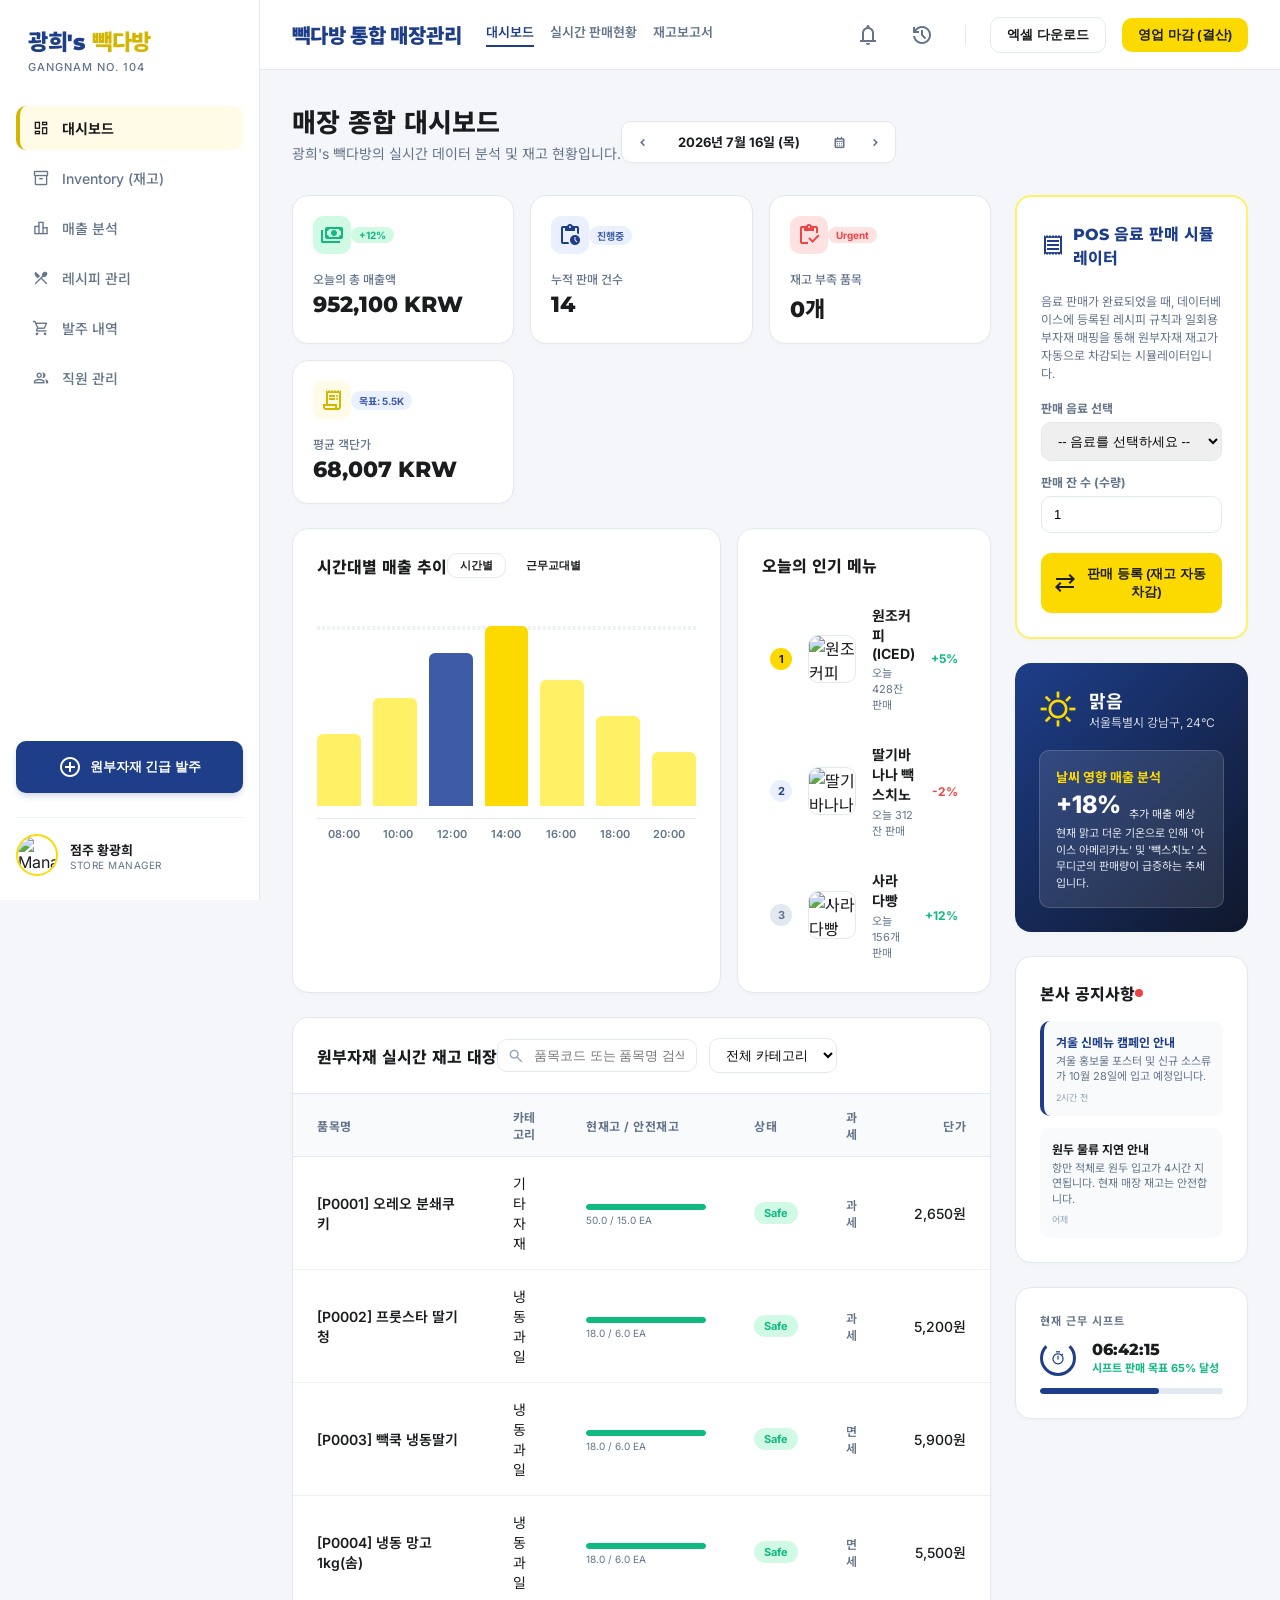
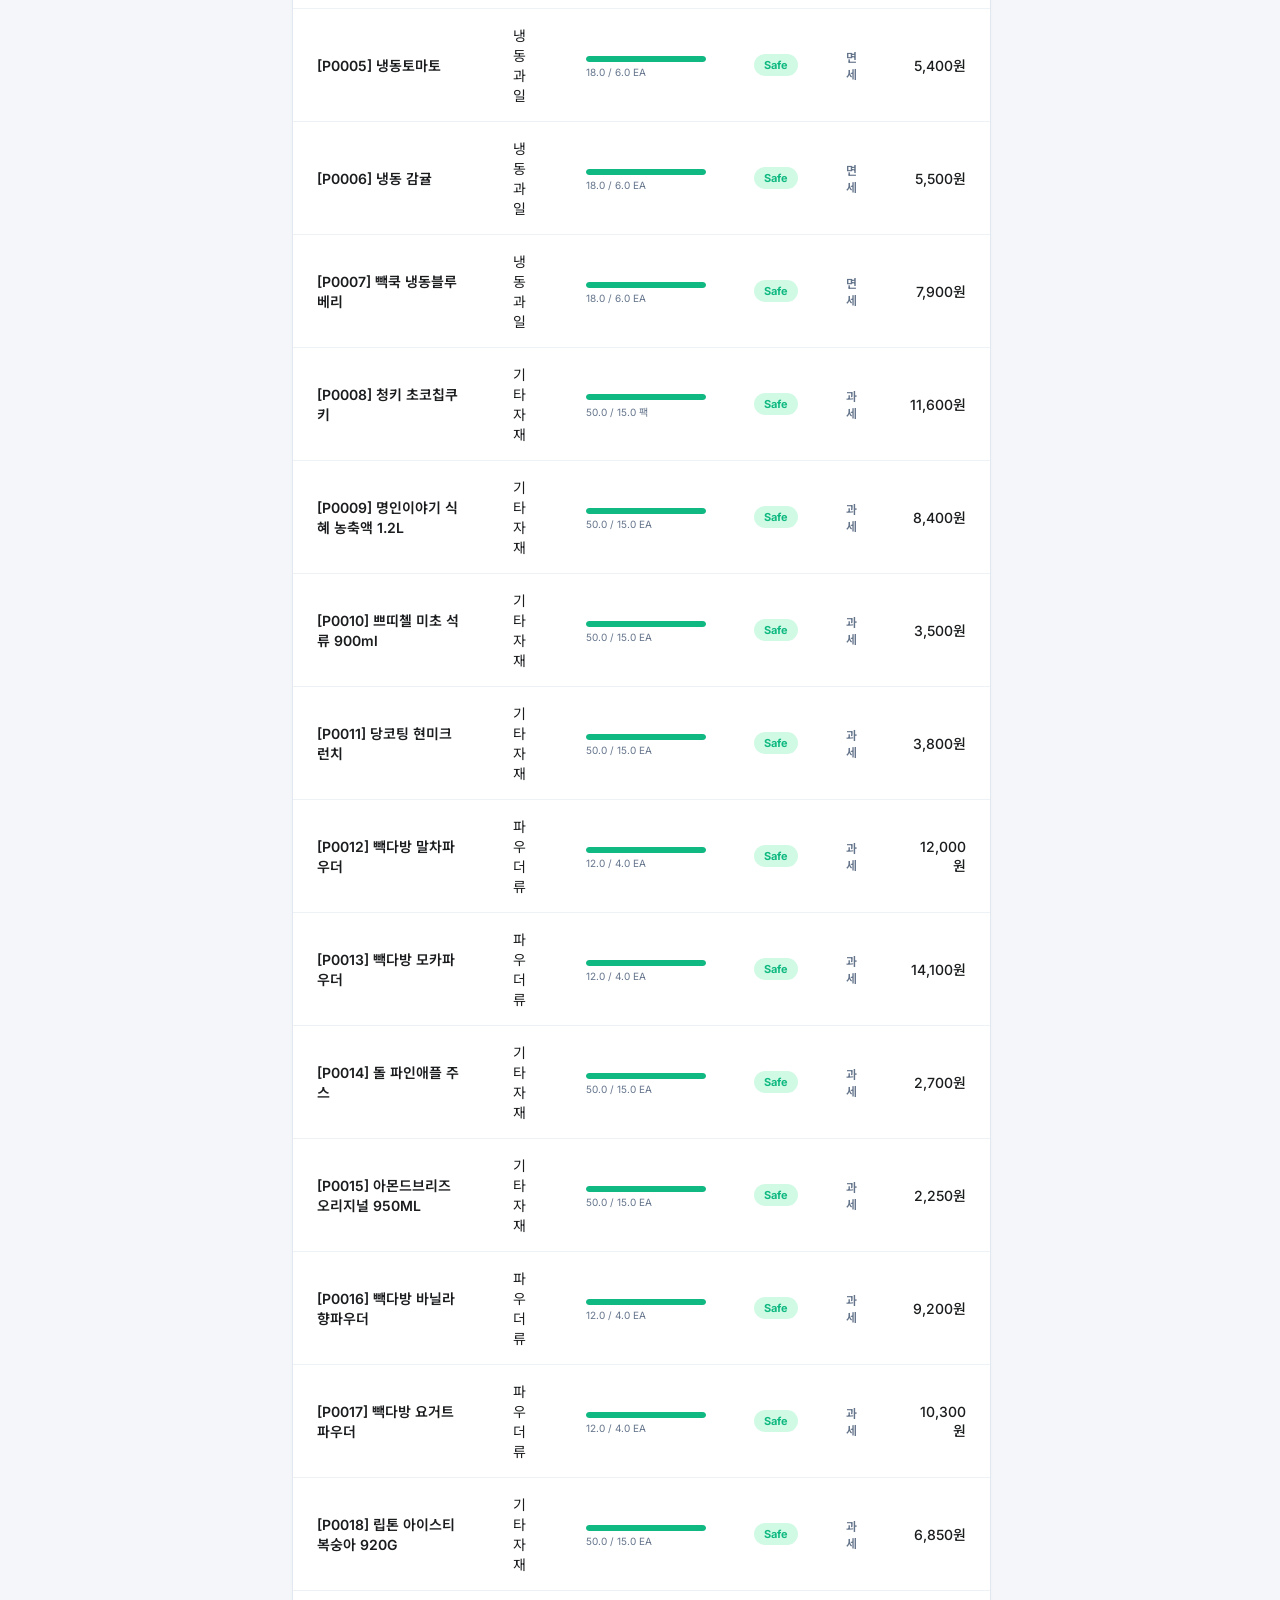
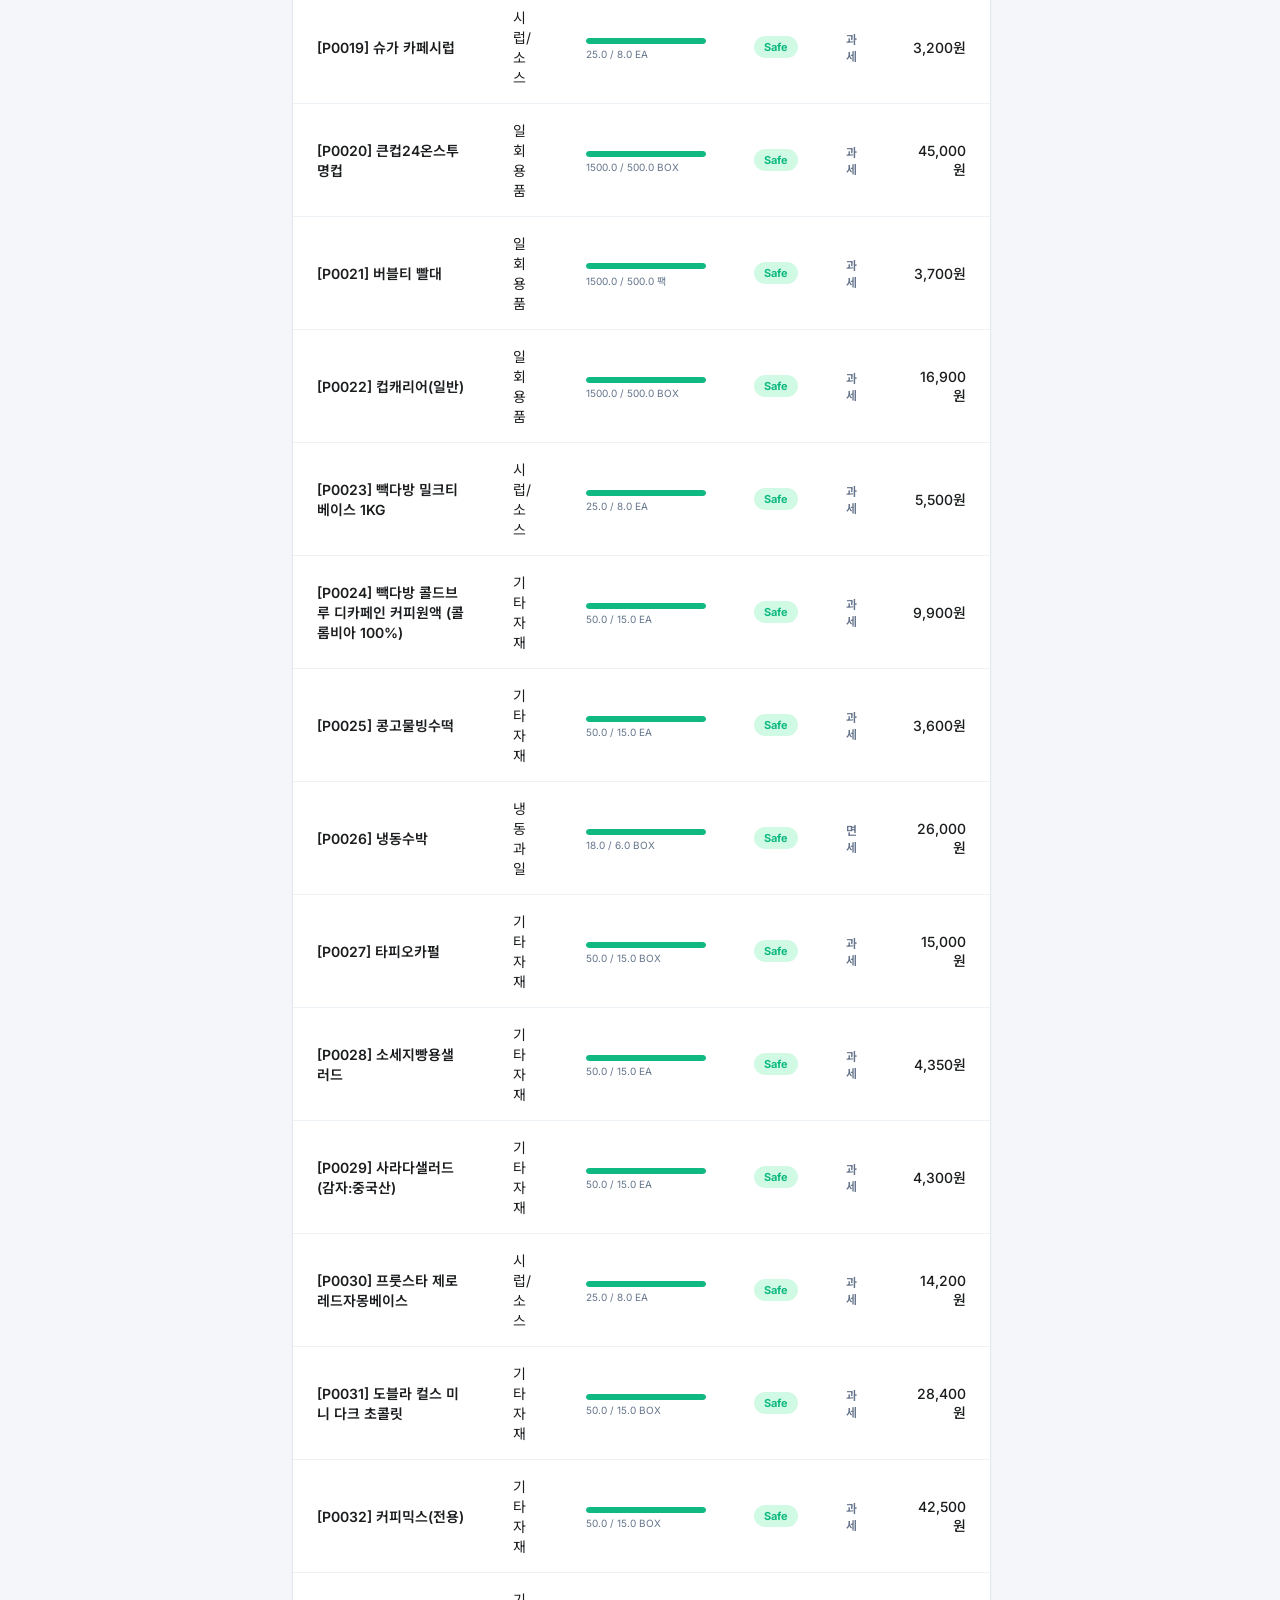
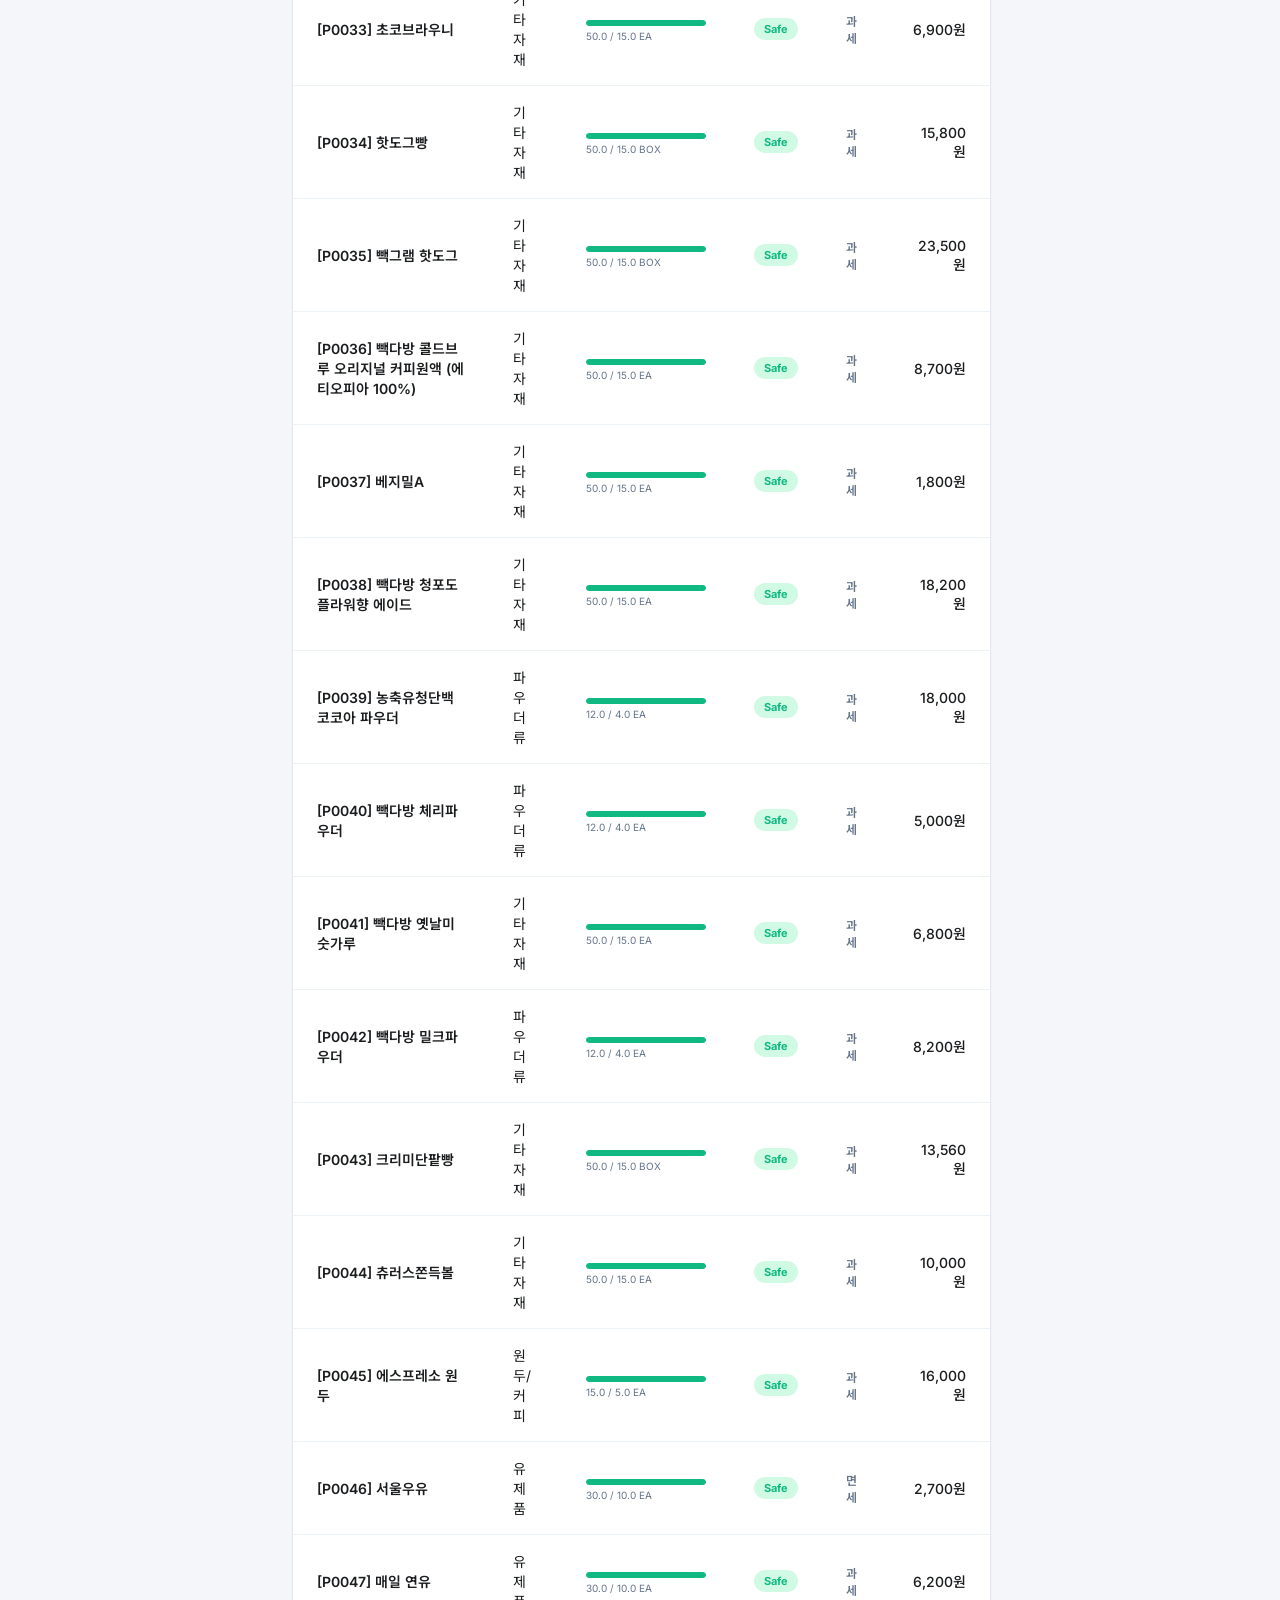
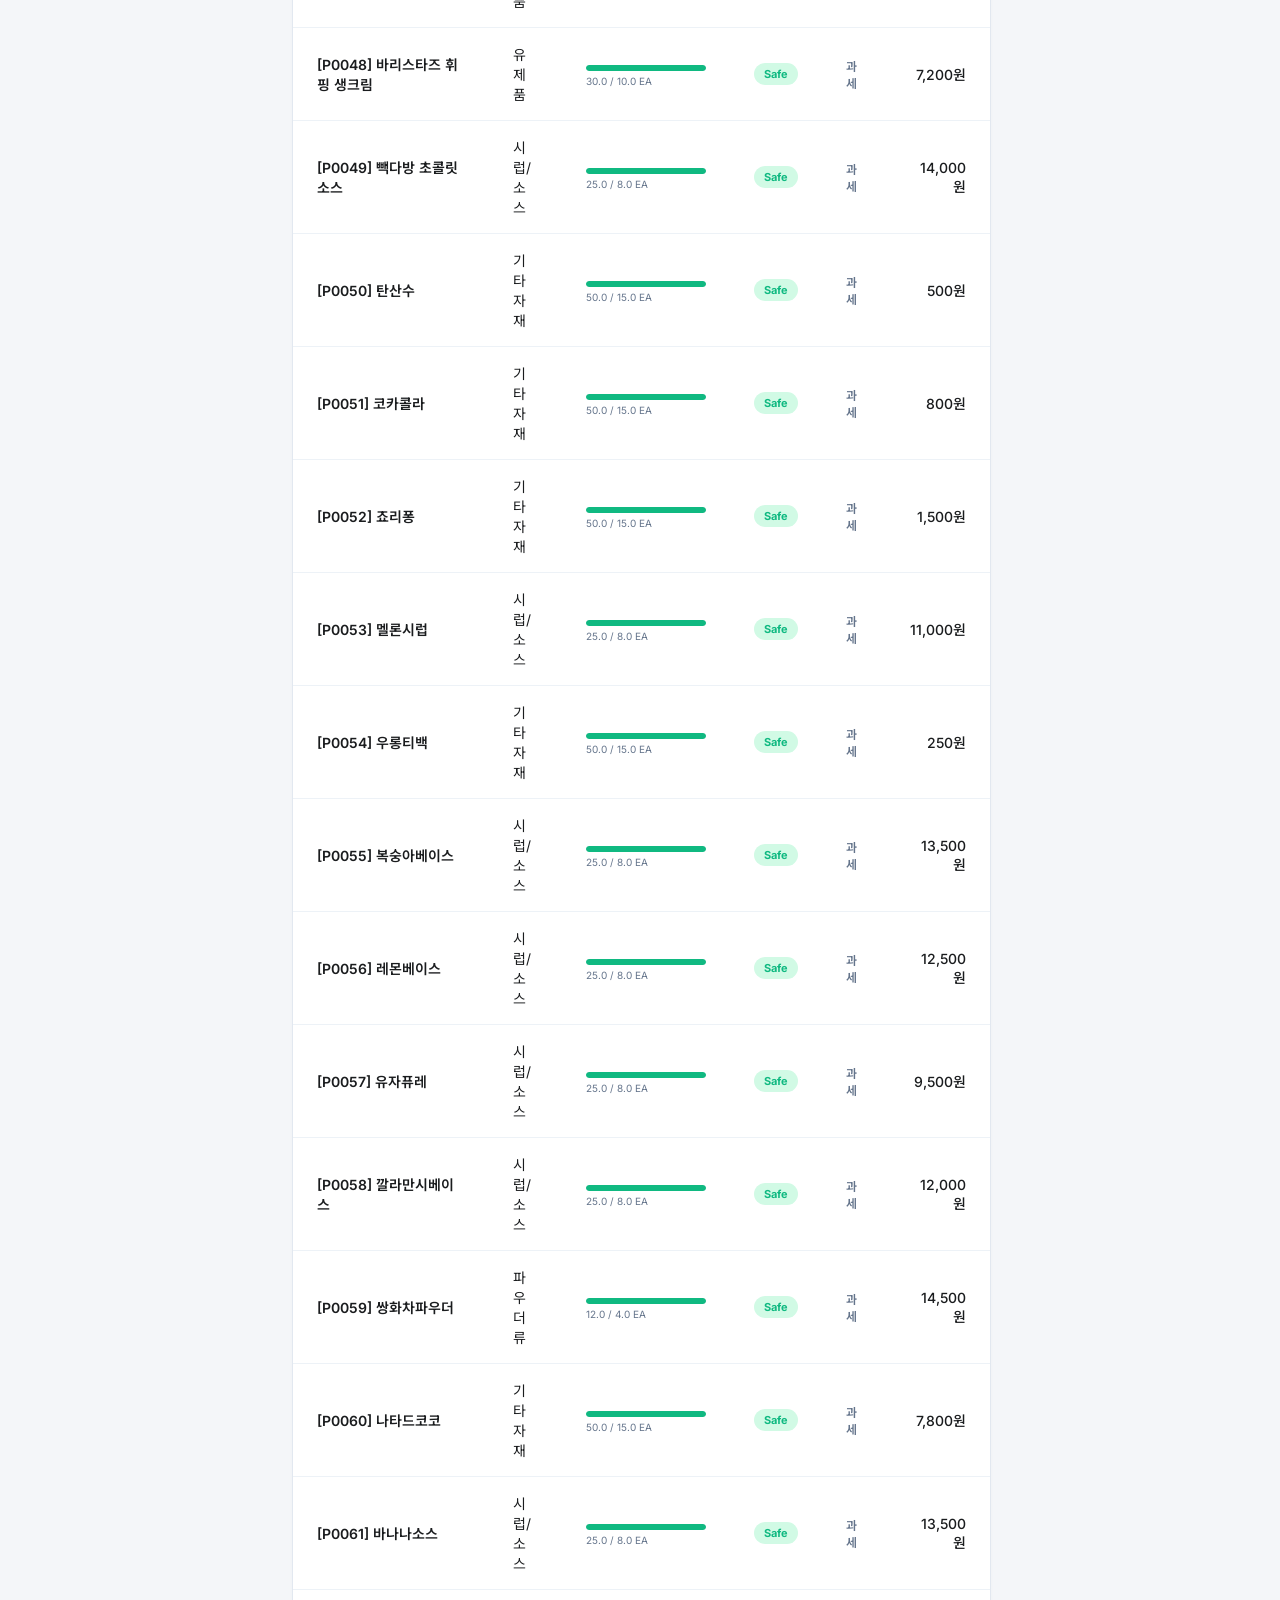
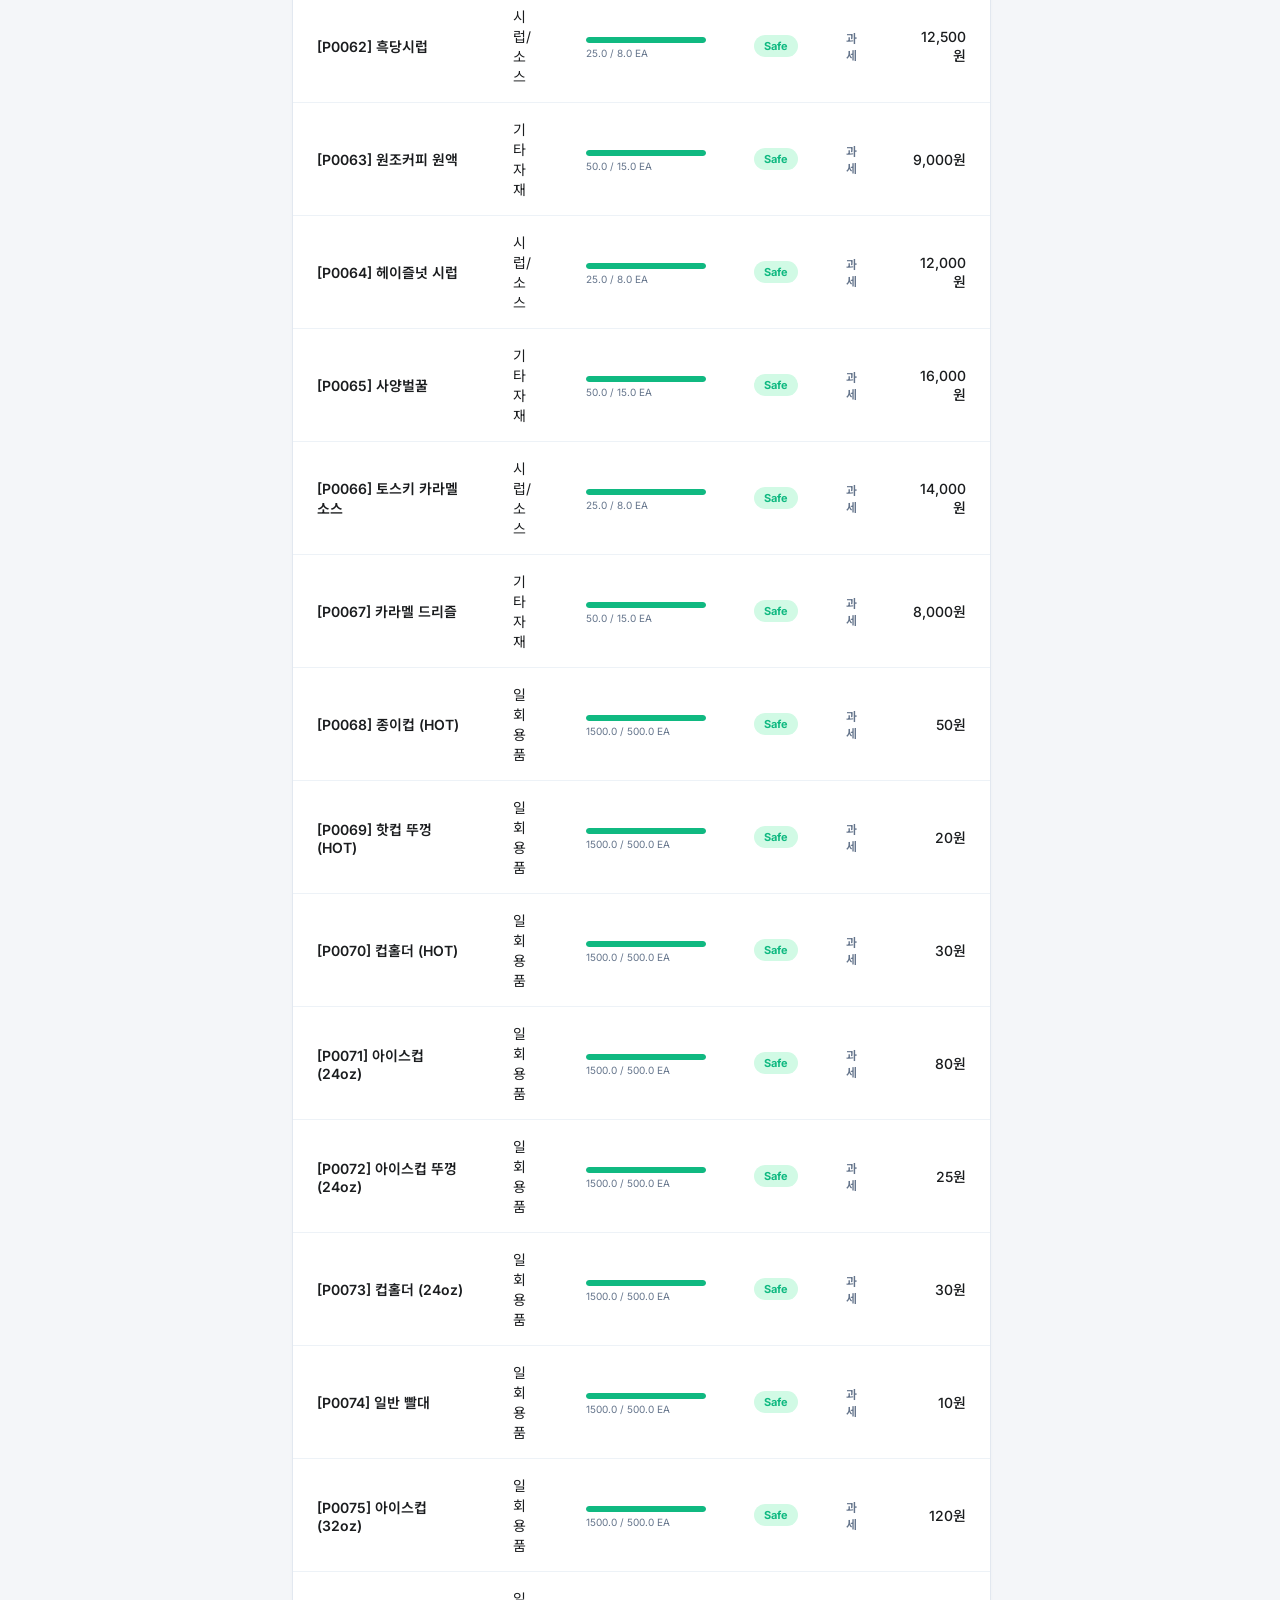
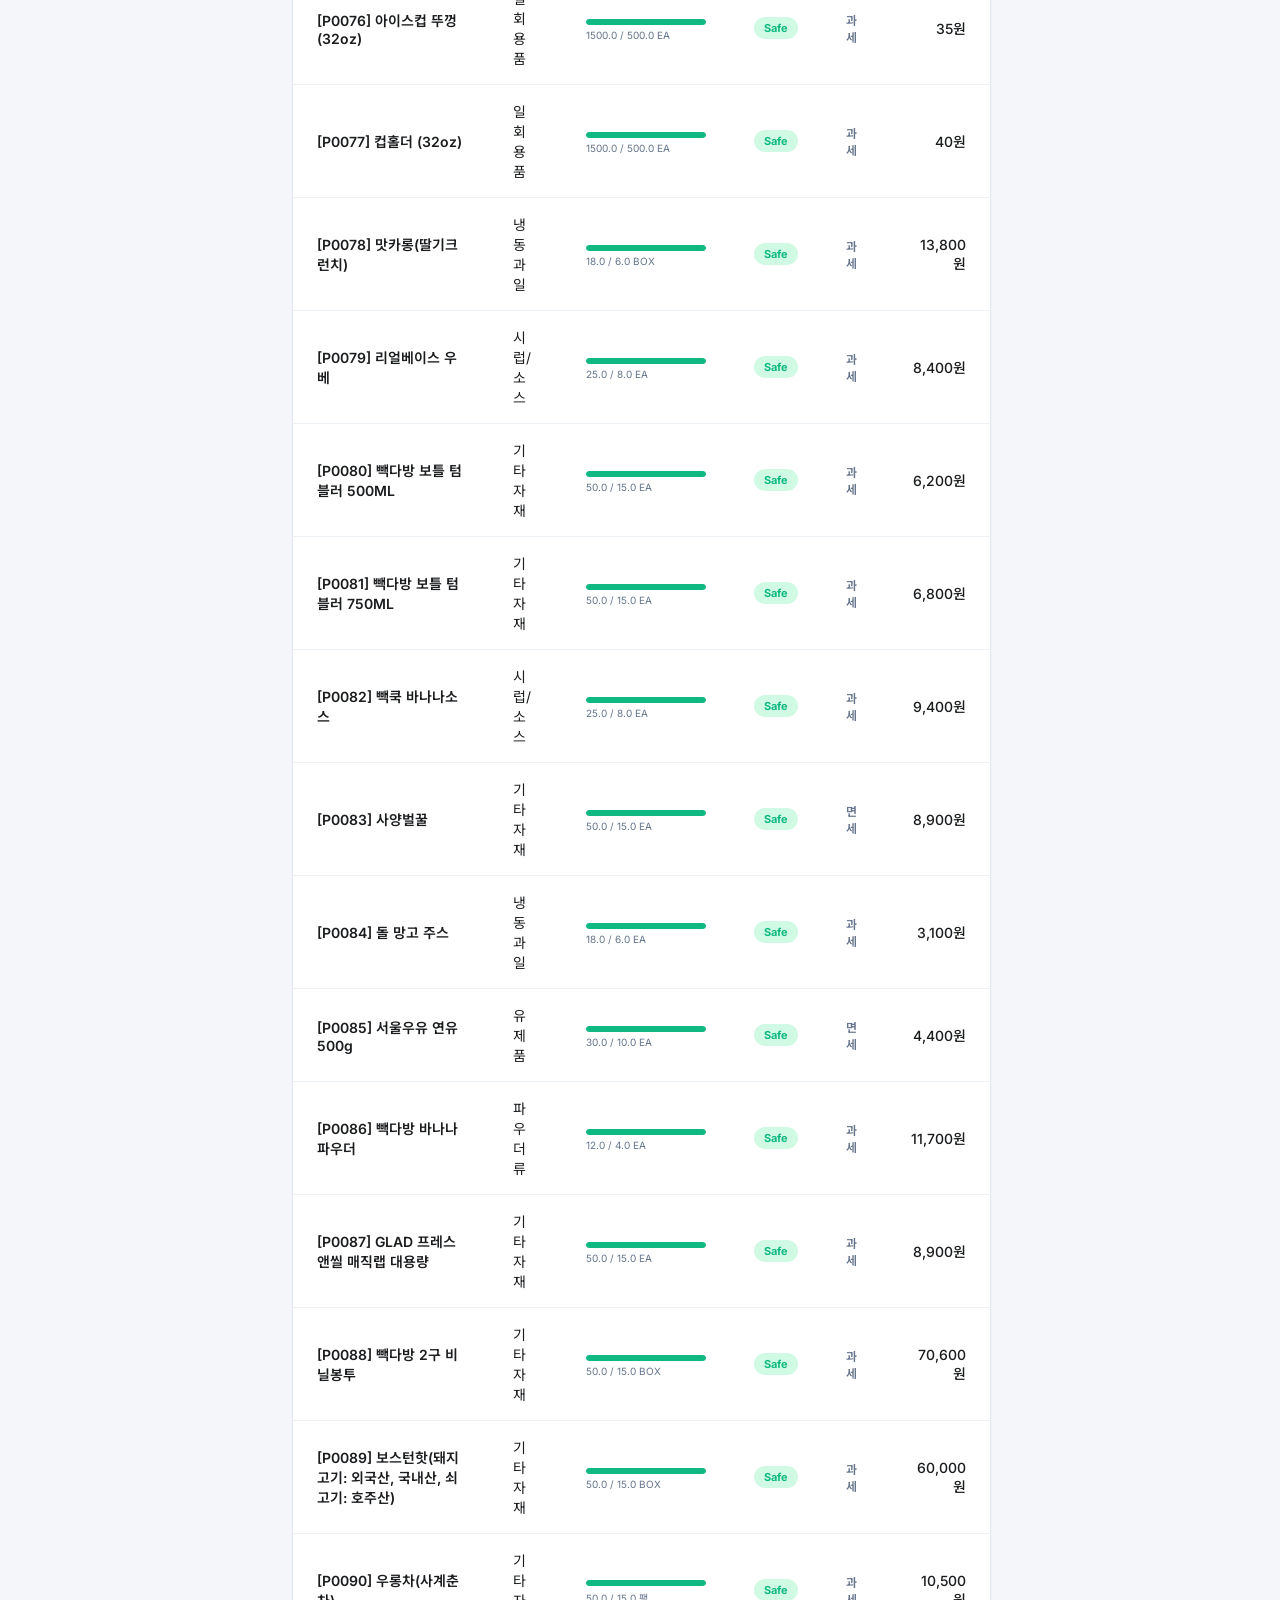
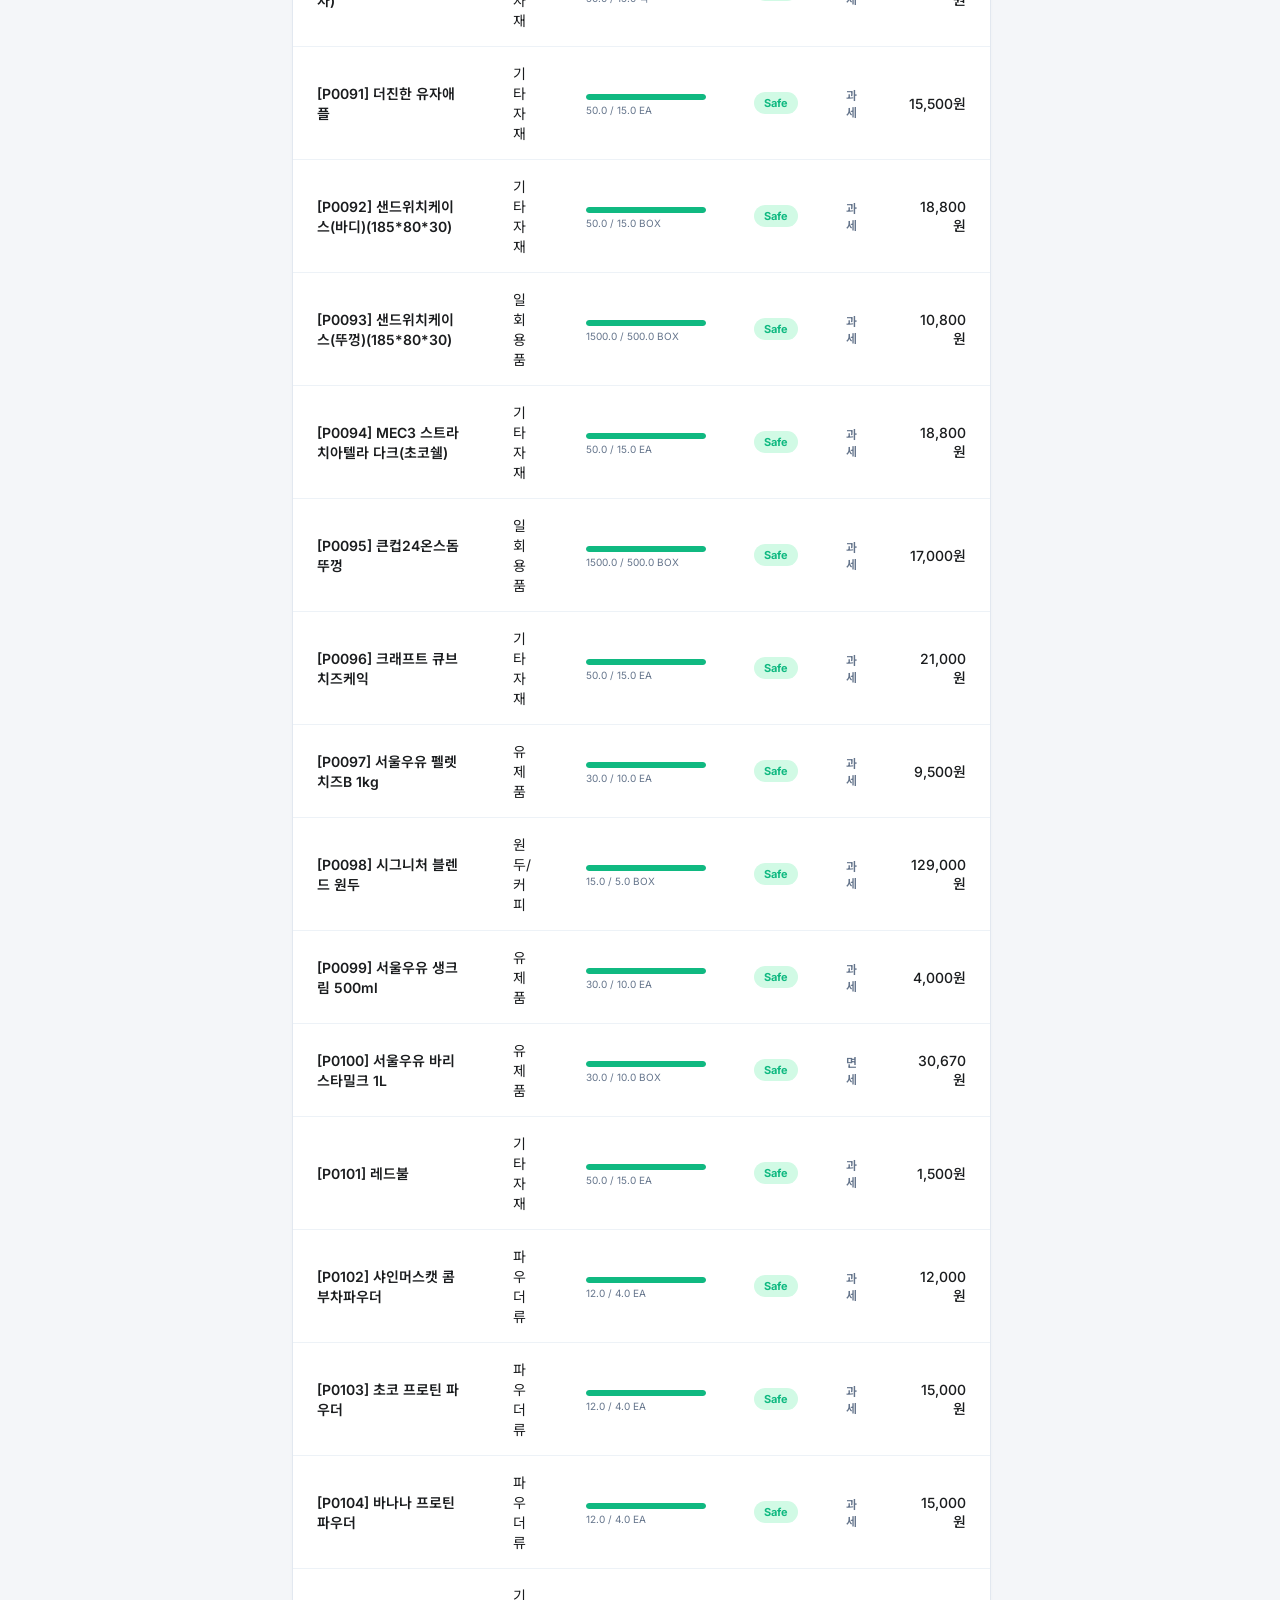
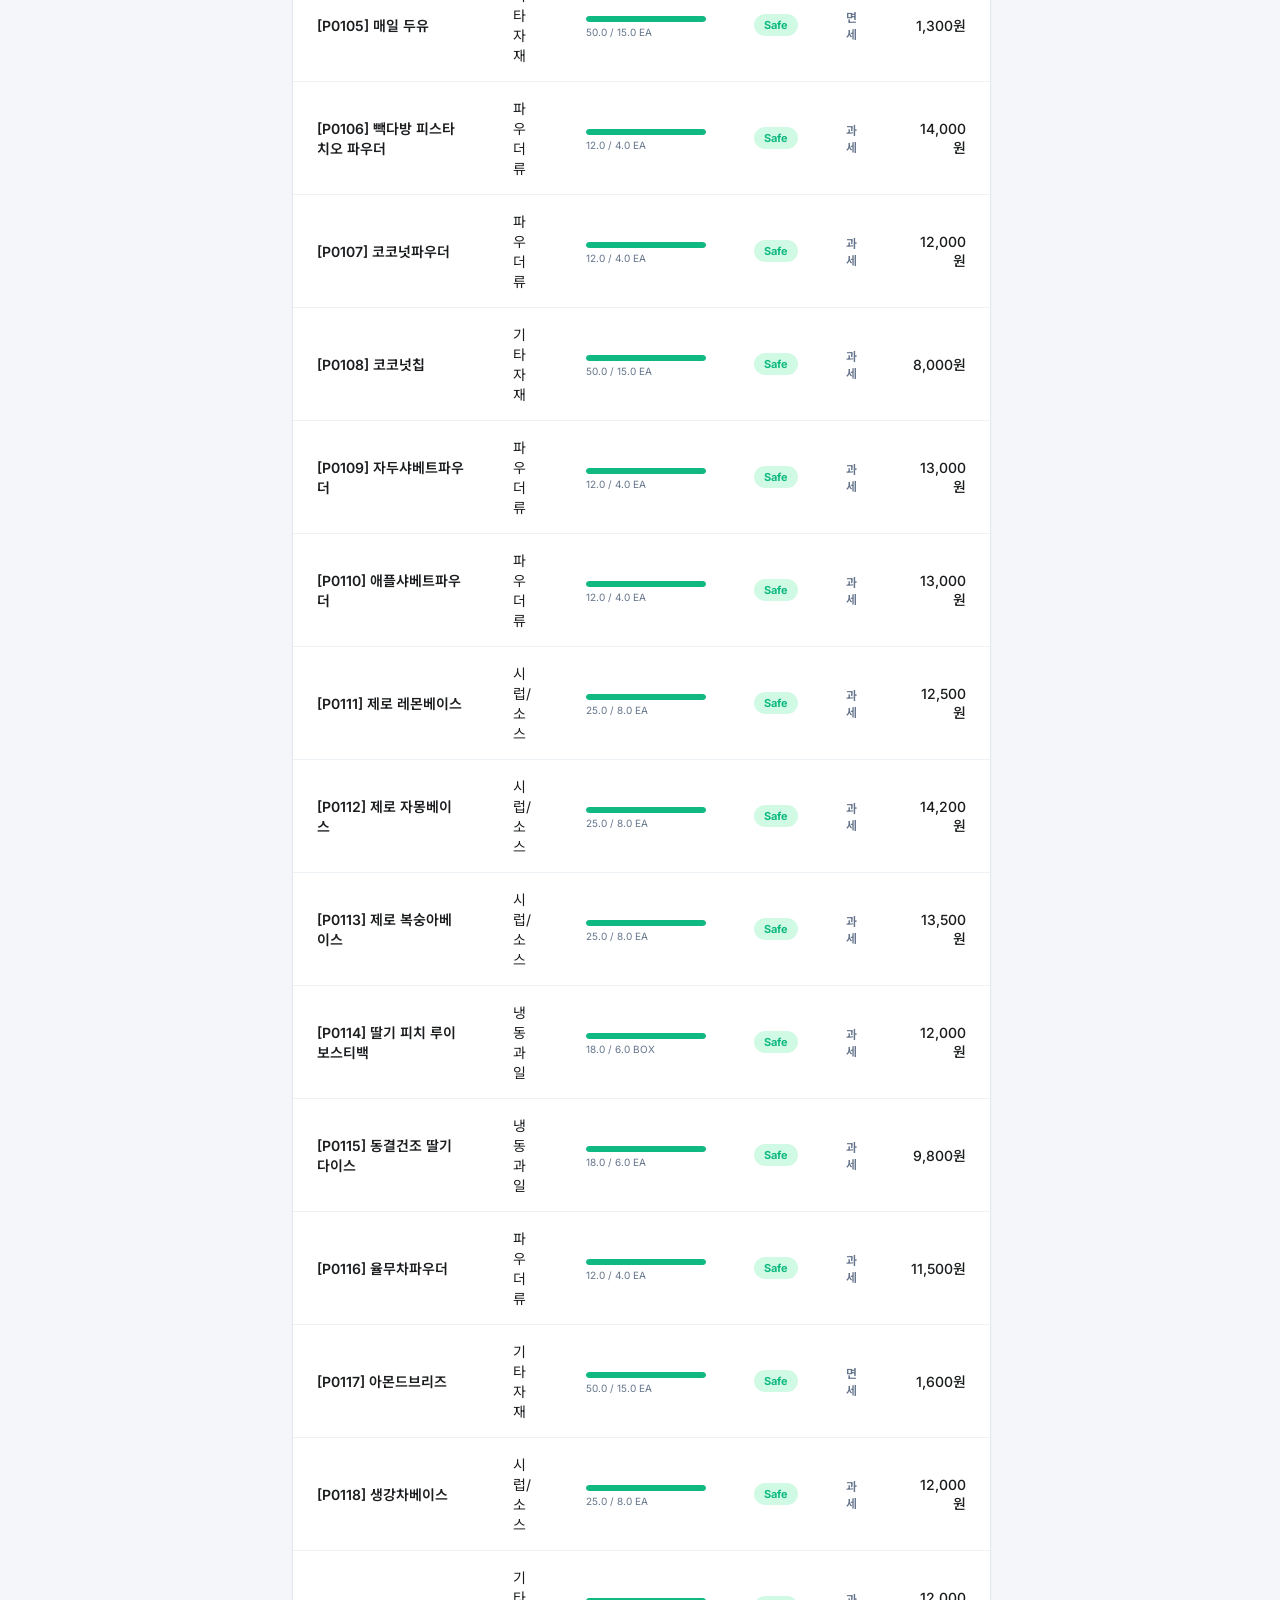
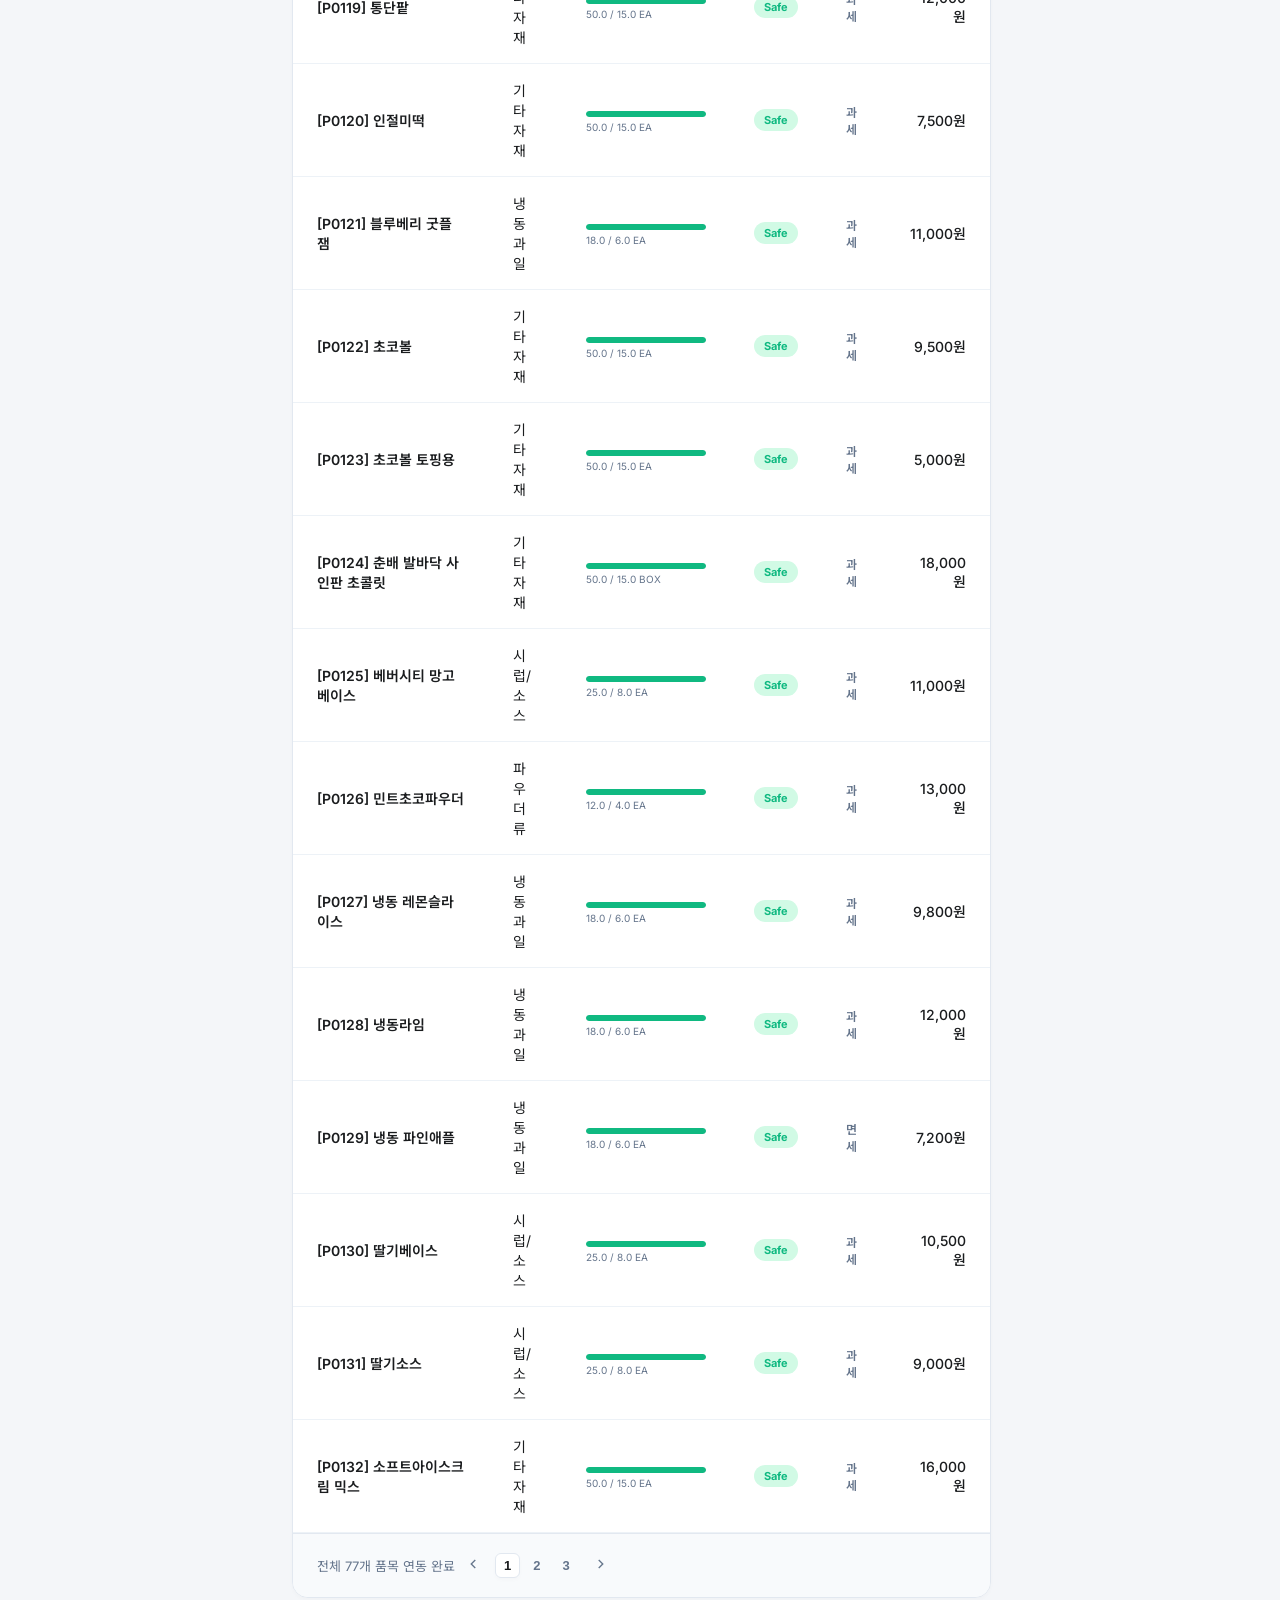
==== index.html @ 0b7c120d "Update dashboard subtitle under page title to remove branch name" ====
<!DOCTYPE html>
<html lang="ko">
<head>
    <meta charset="utf-8"/>
    <meta content="width=device-width, initial-scale=1.0" name="viewport"/>
    <title>광희's 빽다방 - 통합 매장 관리 시스템</title>
    <!-- Montserrat & Inter & Noto Sans Fonts -->
    <link href="https://fonts.googleapis.com/css2?family=Montserrat:wght@400;600;700;900&family=Inter:wght@400;500;600&family=Noto+Sans+KR:wght@300;400;500;700;900&display=swap" rel="stylesheet"/>
    <!-- Material Symbols Outlined Icons -->
    <link href="https://fonts.googleapis.com/css2?family=Material+Symbols+Outlined:opsz,wght,FILL,GRAD@20..48,100..700,0..1,-50..200" rel="stylesheet" />
    
    <!-- Custom Style Sheet -->
    <link rel="stylesheet" href="style.css"/>
</head>
<body>

<!-- Sidebar Overlay Backdrop for Mobile -->
<div class="sidebar-overlay" id="sidebar-overlay"></div>

<div class="app-container">
    
    <!-- Sidebar Navigation -->
    <aside id="app-sidebar">
        <div class="logo-container" style="display: flex; justify-content: space-between; align-items: center; width: 100%;">
            <div>
                <h1 class="logo-title">광희's <span class="highlight">빽다방</span></h1>
                <p class="logo-sub">GANGNAM NO. 104</p>
            </div>
            <!-- Close Button (only visible on mobile) -->
            <button class="btn-icon close-sidebar-btn" id="close-sidebar-btn">
                <span class="material-symbols-outlined">close</span>
            </button>
        </div>
        
        <nav class="sidebar-nav">
            <a class="nav-item active" id="nav-dashboard" href="#">
                <span class="material-symbols-outlined nav-icon">dashboard</span>
                <span>대시보드</span>
            </a>
            <a class="nav-item" href="#inventory-section">
                <span class="material-symbols-outlined nav-icon">inventory_2</span>
                <span>Inventory (재고)</span>
            </a>
            <a class="nav-item" id="nav-sales" href="#">
                <span class="material-symbols-outlined nav-icon">leaderboard</span>
                <span>매출 분석</span>
            </a>
            <a class="nav-item" id="nav-recipes" href="#">
                <span class="material-symbols-outlined nav-icon">restaurant_menu</span>
                <span>레시피 관리</span>
            </a>
            <a class="nav-item" href="#">
                <span class="material-symbols-outlined nav-icon">shopping_cart</span>
                <span>발주 내역</span>
            </a>
            <a class="nav-item" href="#">
                <span class="material-symbols-outlined nav-icon">group</span>
                <span>직원 관리</span>
            </a>
        </nav>
        
        <div class="sidebar-action">
            <button class="btn-order">
                <span class="material-symbols-outlined">add_circle</span>
                원부자재 긴급 발주
            </button>
        </div>
        
        <div class="sidebar-profile">
            <img class="profile-img" alt="Manager Profile" src="https://lh3.googleusercontent.com/aida-public/[base64]"/>
            <div class="profile-info">
                <p class="profile-name">점주 황광희</p>
                <p class="profile-role">Store Manager</p>
            </div>
        </div>
    </aside>

    <!-- Main Wrapper -->
    <main>
        
        <!-- Top App Bar -->
        <header>
            <div class="header-left">
                <!-- Hamburger Menu Button (only visible on mobile) -->
                <button class="btn-icon toggle-sidebar-btn" id="toggle-sidebar-btn">
                    <span class="material-symbols-outlined">menu</span>
                </button>
                <span class="header-title">빽다방 통합 매장관리</span>
                <div class="header-tabs">
                    <a class="header-tab-link active" href="#">대시보드</a>
                    <a class="header-tab-link" href="#">실시간 판매현황</a>
                    <a class="header-tab-link" href="#">재고보고서</a>
                </div>
            </div>
            <div class="header-right">
                <button class="btn-icon">
                    <span class="material-symbols-outlined">notifications</span>
                </button>
                <button class="btn-icon">
                    <span class="material-symbols-outlined">history</span>
                </button>
                <div class="divider-v"></div>
                <button class="btn-export">엑셀 다운로드</button>
                <button class="btn-shift">영업 마감 (결산)</button>
            </div>
        </header>

        <!-- Page Content -->
        <div class="page-body">
            
            <!-- Dashboard View Section -->
            <div id="dashboard-view" style="display: flex; flex-direction: column; gap: 24px; width: 100%;">
                
                <!-- Page Header -->
            <div class="page-header">
                <div>
                    <h2 class="page-title">매장 종합 대시보드</h2>
                    <p class="page-sub">광희's 빽다방의 실시간 데이터 분석 및 재고 현황입니다.</p>
                </div>
                <div class="calendar-widget">
                    <button class="btn-icon" style="width:24px; height:24px;"><span class="material-symbols-outlined">chevron_left</span></button>
                    <select id="dashboard-date-select"></select>
                    <button class="btn-icon" style="width:24px; height:24px;"><span class="material-symbols-outlined">calendar_month</span></button>
                    <button class="btn-icon" style="width:24px; height:24px;"><span class="material-symbols-outlined">chevron_right</span></button>
                </div>
            </div>

            <!-- Dashboard Grid Layout -->
            <div class="dashboard-grid">
                
                <!-- Left Column (KPI, Charts, Inventory Table) -->
                <div class="main-column">
                    
                    <!-- KPI Cards Row -->
                    <div class="kpi-grid">
                        <div class="kpi-card success">
                            <div class="kpi-header">
                                <div class="kpi-icon">
                                    <span class="material-symbols-outlined">payments</span>
                                </div>
                                <span class="kpi-badge trend-up">+12%</span>
                            </div>
                            <p class="kpi-title">오늘의 총 매출액</p>
                            <h3 class="kpi-value" id="kpi-sales">1,250,000 KRW</h3>
                        </div>
                        
                        <div class="kpi-card secondary">
                            <div class="kpi-header">
                                <div class="kpi-icon">
                                    <span class="material-symbols-outlined">pending_actions</span>
                                </div>
                                <span class="kpi-badge info">진행중</span>
                            </div>
                            <p class="kpi-title">누적 판매 건수</p>
                            <h3 class="kpi-value" id="kpi-orders">12</h3>
                        </div>
                        
                        <div class="kpi-card error">
                            <div class="kpi-header">
                                <div class="kpi-icon">
                                    <span class="material-symbols-outlined">inventory</span>
                                </div>
                                <span class="kpi-badge trend-down">Urgent</span>
                            </div>
                            <p class="kpi-title">재고 부족 품목</p>
                            <h3 class="kpi-value" id="kpi-low-stock">0개</h3>
                        </div>
                        
                        <div class="kpi-card primary">
                            <div class="kpi-header">
                                <div class="kpi-icon">
                                    <span class="material-symbols-outlined">receipt_long</span>
                                </div>
                                <span class="kpi-badge info">목표: 5.5K</span>
                            </div>
                            <p class="kpi-title">평균 객단가</p>
                            <h3 class="kpi-value" id="kpi-avg-ticket">5,160 KRW</h3>
                        </div>
                    </div>

                    <!-- Charts Row -->
                    <div class="kpi-grid" style="grid-template-columns: 2fr 1fr;">
                        <!-- Sales Chart Bento Card -->
                        <div class="bento-card">
                            <div class="bento-card-header">
                                <h4 class="bento-card-title">시간대별 매출 추이</h4>
                                <div class="header-tabs" style="gap:8px;">
                                    <button class="btn-export" style="padding:4px 12px; font-size:11px;">시간별</button>
                                    <button class="btn-export" style="padding:4px 12px; font-size:11px; border:none;">근무교대별</button>
                                </div>
                            </div>
                            
                            <div class="chart-container">
                                <div class="bar-chart">
                                    <!-- Grid lines background -->
                                    <div class="chart-axis-y">
                                        <div class="grid-line"></div>
                                        <div class="grid-line"></div>
                                        <div class="grid-line"></div>
                                        <div class="grid-line"></div>
                                    </div>
                                    
                                    <!-- Bar items -->
                                    <div class="bar-wrapper">
                                        <div class="bar-column" style="height: 40%; background-color: var(--primary-light);">
                                            <span class="bar-tooltip">08:00 (오전 준비)</span>
                                        </div>
                                    </div>
                                    <div class="bar-wrapper">
                                        <div class="bar-column" style="height: 60%; background-color: var(--primary-light);">
                                            <span class="bar-tooltip">10:00 (등교/출근)</span>
                                        </div>
                                    </div>
                                    <div class="bar-wrapper">
                                        <div class="bar-column" style="height: 85%; background-color: var(--secondary-light);">
                                            <span class="bar-tooltip">12:00 (점심 피크)</span>
                                        </div>
                                    </div>
                                    <div class="bar-wrapper">
                                        <div class="bar-column active" style="height: 100%;">
                                            <span class="bar-tooltip">14:00 (현재 시각)</span>
                                        </div>
                                    </div>
                                    <div class="bar-wrapper">
                                        <div class="bar-column" style="height: 70%; background-color: var(--primary-light);">
                                            <span class="bar-tooltip">16:00 (오후 학원)</span>
                                        </div>
                                    </div>
                                    <div class="bar-wrapper">
                                        <div class="bar-column" style="height: 50%; background-color: var(--primary-light);">
                                            <span class="bar-tooltip">18:00 (퇴근길)</span>
                                        </div>
                                    </div>
                                    <div class="bar-wrapper">
                                        <div class="bar-column" style="height: 30%; background-color: var(--primary-light);">
                                            <span class="bar-tooltip">20:00 (영업 마감)</span>
                                        </div>
                                    </div>
                                </div>
                                <div class="chart-axis-x">
                                    <span>08:00</span>
                                    <span>10:00</span>
                                    <span>12:00</span>
                                    <span>14:00</span>
                                    <span>16:00</span>
                                    <span>18:00</span>
                                    <span>20:00</span>
                                </div>
                            </div>
                        </div>

                        <!-- Top Selling Menus Bento Card -->
                        <div class="bento-card">
                            <h4 class="bento-card-title" style="margin-bottom: 20px;">오늘의 인기 메뉴</h4>
                            <div class="menu-list">
                                <div class="menu-item">
                                    <div class="menu-rank">1</div>
                                    <img class="menu-img" alt="원조커피" src="https://lh3.googleusercontent.com/aida-public/[base64]"/>
                                    <div class="menu-info">
                                        <p class="menu-name">원조커피 (ICED)</p>
                                        <p class="menu-sales">오늘 428잔 판매</p>
                                    </div>
                                    <span class="menu-trend up">+5%</span>
                                </div>
                                
                                <div class="menu-item">
                                    <div class="menu-rank">2</div>
                                    <img class="menu-img" alt="딸기바나나빽스치노" src="https://lh3.googleusercontent.com/aida-public/[base64]"/>
                                    <div class="menu-info">
                                        <p class="menu-name">딸기바나나 빽스치노</p>
                                        <p class="menu-sales">오늘 312잔 판매</p>
                                    </div>
                                    <span class="menu-trend down">-2%</span>
                                </div>

                                <div class="menu-item">
                                    <div class="menu-rank">3</div>
                                    <img class="menu-img" alt="사라다빵" src="https://lh3.googleusercontent.com/aida-public/[base64]"/>
                                    <div class="menu-info">
                                        <p class="menu-name">사라다빵</p>
                                        <p class="menu-sales">오늘 156개 판매</p>
                                    </div>
                                    <span class="menu-trend up">+12%</span>
                                </div>
                            </div>
                        </div>
                    </div>

                    <!-- Inventory Table Section -->
                    <div class="table-card" id="inventory-section">
                        <div class="table-header">
                            <h4 class="table-header-title">원부자재 실시간 재고 대장</h4>
                            <div class="table-actions">
                                <div class="search-box">
                                    <span class="material-symbols-outlined search-icon">search</span>
                                    <input class="search-input" id="inventory-search" placeholder="품목코드 또는 품목명 검색..." type="text"/>
                                </div>
                                <select class="table-select" id="inventory-category-filter">
                                    <option value="ALL">전체 카테고리</option>
                                    <option value="원두/커피">원두/커피</option>
                                    <option value="유제품">유제품</option>
                                    <option value="시럽/소스">시럽/소스</option>
                                    <option value="파우더류">파우더류</option>
                                    <option value="냉동과일">냉동과일</option>
                                    <option value="일회용품">일회용품</option>
                                    <option value="기타자재">기타자재</option>
                                </select>
                            </div>
                        </div>
                        
                        <div class="table-container">
                            <table>
                                <thead>
                                    <tr>
                                        <th>품목명</th>
                                        <th>카테고리</th>
                                        <th>현재고 / 안전재고</th>
                                        <th>상태</th>
                                        <th>과세</th>
                                        <th style="text-align: right;">단가</th>
                                    </tr>
                                </thead>
                                <tbody id="inventory-table-body">
                                    <!-- Dynamic items injected here via app.js -->
                                </tbody>
                            </table>
                        </div>
                        
                        <div class="table-footer">
                            <span class="footer-info">전체 77개 품목 연동 완료</span>
                            <div class="pagination">
                                <button class="page-btn"><span class="material-symbols-outlined" style="font-size:18px;">chevron_left</span></button>
                                <button class="page-btn active">1</button>
                                <button class="page-btn">2</button>
                                <button class="page-btn">3</button>
                                <button class="page-btn"><span class="material-symbols-outlined" style="font-size:18px;">chevron_right</span></button>
                            </div>
                        </div>
                    </div>

                </div>

                <!-- Right Column (POS Simulator, Weather, HQ Notifications) -->
                <div class="right-column">
                    
                    <!-- POS / Sales Simulator Card -->
                    <div class="bento-card pos-simulator-card">
                        <div class="bento-card-header">
                            <h4 class="bento-card-title" style="color:var(--secondary);">
                                <span class="material-symbols-outlined">receipt</span>
                                POS 음료 판매 시뮬레이터
                            </h4>
                        </div>
                        <p style="font-size: 12px; color: var(--text-muted); margin-bottom: 16px; line-height: 1.5;">
                            음료 판매가 완료되었을 때, 데이터베이스에 등록된 레시피 규칙과 일회용 부자재 매핑을 통해 원부자재 재고가 자동으로 차감되는 시뮬레이터입니다.
                        </p>
                        
                        <div class="simulator-form">
                            <div class="form-group">
                                <label for="beverage-select">판매 음료 선택</label>
                                <select class="form-select" id="beverage-select">
                                    <!-- Loaded dynamically from data.js -->
                                </select>
                            </div>
                            <div class="form-group">
                                <label for="beverage-qty">판매 잔 수 (수량)</label>
                                <input class="form-input" id="beverage-qty" min="1" value="1" type="number"/>
                            </div>
                            <button class="btn-simulate" id="btn-simulate">
                                <span class="material-symbols-outlined">sync_alt</span>
                                판매 등록 (재고 자동 차감)
                            </button>
                        </div>
                    </div>

                    <!-- Weather Impact Card -->
                    <div class="bento-card weather-card">
                        <div class="weather-header">
                            <div class="weather-info">
                                <span class="material-symbols-outlined weather-icon-sun">sunny</span>
                                <div>
                                    <h4 style="font-size:18px; font-weight:700;">맑음</h4>
                                    <p style="font-size:12px; opacity:0.8;">서울특별시 강남구, 24°C</p>
                                </div>
                            </div>
                        </div>
                        
                        <div class="weather-analysis-box">
                            <p class="weather-analysis-title">날씨 영향 매출 분석</p>
                            <div class="flex" style="display:flex; align-items:flex-end; gap:8px;">
                                <span class="weather-analysis-value">+18%</span>
                                <span style="font-size:11px; margin-bottom:4px; opacity:0.9;">추가 매출 예상</span>
                            </div>
                            <p class="weather-analysis-desc">
                                현재 맑고 더운 기온으로 인해 '아이스 아메리카노' 및 '빽스치노' 스무디군의 판매량이 급증하는 추세입니다.
                            </p>
                        </div>
                    </div>

                    <!-- HQ Notifications -->
                    <div class="bento-card">
                        <div class="bento-card-header" style="margin-bottom: 16px;">
                            <h4 class="bento-card-title">본사 공지사항</h4>
                            <span class="w-2 h-2" style="width:8px; height:8px; background-color:var(--error); border-radius:50%;"></span>
                        </div>
                        <div style="display:flex; flex-direction:column; gap:12px;">
                            <div style="padding:12px; background-color:#F8FAFC; border-radius:var(--border-radius-md); border-left:4px solid var(--secondary);">
                                <p style="font-size:12px; font-weight:700; color:var(--secondary); margin-bottom:4px;">겨울 신메뉴 캠페인 안내</p>
                                <p style="font-size:11px; color:var(--text-muted); line-height:1.4;">겨울 홍보물 포스터 및 신규 소스류가 10월 28일에 입고 예정입니다.</p>
                                <p style="font-size:9px; color:var(--text-light); margin-top:6px;">2시간 전</p>
                            </div>
                            <div style="padding:12px; background-color:#F8FAFC; border-radius:var(--border-radius-md);">
                                <p style="font-size:12px; font-weight:700; color:var(--text-color); margin-bottom:4px;">원두 물류 지연 안내</p>
                                <p style="font-size:11px; color:var(--text-muted); line-height:1.4;">항만 적체로 원두 입고가 4시간 지연됩니다. 현재 매장 재고는 안전합니다.</p>
                                <p style="font-size:9px; color:var(--text-light); margin-top:6px;">어제</p>
                            </div>
                        </div>
                    </div>

                    <!-- Shift Progress -->
                    <div class="bento-card">
                        <h4 style="font-size: 11px; color: var(--text-muted); text-transform: uppercase; letter-spacing: 1px; margin-bottom: 12px;">현재 근무 시프트</h4>
                        <div style="display:flex; align-items:center; gap:16px; margin-bottom:12px;">
                            <div class="animate-spin-slow" style="width:36px; height:36px; border-radius:50%; border:3px solid var(--secondary); border-top-color:transparent; display:flex; align-items:center; justify-content:center;">
                                <span class="material-symbols-outlined" style="font-size:16px; color:var(--secondary);">timer</span>
                            </div>
                            <div>
                                <p style="font-size:16px; font-weight:800; font-family:'Montserrat', sans-serif;">06:42:15</p>
                                <p style="font-size:11px; color:var(--success); font-weight:700;">시프트 판매 목표 65% 달성</p>
                            </div>
                        </div>
                        <div style="width:100%; height:6px; background-color:var(--border-color); border-radius:999px; overflow:hidden;">
                            <div style="height:100%; width:65%; background-color:var(--secondary); border-radius:999px;"></div>
                        </div>
                    </div>

                </div>

            </div>
            
            </div> <!-- End of #dashboard-view -->

            <!-- Recipe View Section (hidden by default) -->
            <div id="recipe-view" style="display: none; flex-direction: column; gap: 20px; height: 100%;">
                <div class="page-header" style="margin-bottom: 0; display: flex; justify-content: space-between; align-items: center; flex-wrap: wrap; gap: 12px;">
                    <div>
                        <h2 class="page-title">레시피 매뉴얼 관리</h2>
                        <p class="page-sub">빽다방 공식 표준 레시피 가이드 및 재고 소모 계산 매뉴얼입니다.</p>
                    </div>
                    <!-- Recipe Tab Switcher -->
                    <div style="display: flex; background: var(--bg-card); border: 1px solid var(--border-color); border-radius: 20px; padding: 4px; gap: 4px;">
                        <button id="recipe-btn-always" style="border: none; background: var(--primary); color: #000; font-weight: 700; padding: 6px 16px; border-radius: 16px; cursor: pointer; transition: all 0.2s;">상시 메뉴</button>
                        <button id="recipe-btn-season" style="border: none; background: transparent; color: var(--text-muted); font-weight: 700; padding: 6px 16px; border-radius: 16px; cursor: pointer; transition: all 0.2s;">시즌 메뉴</button>
                    </div>
                </div>
                
                <div class="bento-card" style="flex: 1; min-height: 700px; padding: 12px; display: flex; flex-direction: column;">
                    <iframe id="recipe-iframe" 
                            src="recipe/recipe.pdf" 
                            width="100%" 
                            height="750px" 
                            style="border: 1px solid var(--border-color); border-radius: var(--border-radius-md); flex: 1;">
                    </iframe>
                </div>
            </div>

            <!-- Sales Analysis View Section (hidden by default) -->
            <div id="sales-analysis-view" style="display: none; flex-direction: column; gap: 24px; width: 100%;">
                <div class="page-header" style="margin-bottom: 0;">
                    <div>
                        <h2 class="page-title">매출 분석 통계</h2>
                        <p class="page-sub">매장의 기간별 매출액, 주문량, 유통 채널 점유율 및 카테고리 매출 추이 데이터 분석입니다.</p>
                    </div>
                </div>
                
                <!-- Sales KPI Cards Grid -->
                <div class="kpi-grid">
                    <div class="kpi-card success">
                        <div class="kpi-header">
                            <div class="kpi-icon"><span class="material-symbols-outlined">payments</span></div>
                            <span class="kpi-badge trend-up" id="sales-kpi-dod-pct">+0%</span>
                        </div>
                        <p class="kpi-title">오늘(최근 영업일) 매출액</p>
                        <h3 class="kpi-value" id="sales-kpi-today">0 KRW</h3>
                    </div>
                    
                    <div class="kpi-card secondary">
                        <div class="kpi-header">
                            <div class="kpi-icon"><span class="material-symbols-outlined">calendar_month</span></div>
                            <span class="kpi-badge info" id="sales-kpi-mom-pct">+0%</span>
                        </div>
                        <p class="kpi-title">당월(7월) 누적 매출액</p>
                        <h3 class="kpi-value" id="sales-kpi-month">0 KRW</h3>
                    </div>

                    <div class="kpi-card primary">
                        <div class="kpi-header">
                            <div class="kpi-icon"><span class="material-symbols-outlined">analytics</span></div>
                            <span class="kpi-badge info">최고 요일</span>
                        </div>
                        <p class="kpi-title">최다 매출 발생 요일</p>
                        <h3 class="kpi-value" id="sales-kpi-best-day">토요일</h3>
                    </div>

                    <div class="kpi-card error">
                        <div class="kpi-header">
                            <div class="kpi-icon"><span class="material-symbols-outlined">share</span></div>
                            <span class="kpi-badge trend-down" id="sales-kpi-delivery-ratio">0%</span>
                        </div>
                        <p class="kpi-title">배달/픽업 매출 점유율</p>
                        <h3 class="kpi-value" id="sales-kpi-delivery-share">0%</h3>
                    </div>
                </div>

                <!-- Sales Charts Rows -->
                <div class="dashboard-grid">
                    <!-- Main Chart Area -->
                    <div class="main-column">
                        <!-- Daily Sales Trend Bento Card -->
                        <div class="bento-card">
                            <div class="bento-card-header">
                                <h4 class="bento-card-title">일별 매출 추이 (5월 18일 ~ 7월 5일)</h4>
                            </div>
                            <div class="chart-container" style="height: 320px; position: relative;" id="trend-chart-box">
                                <!-- Dynamic Line/Bar SVG Chart will be injected here -->
                            </div>
                        </div>

                        <!-- Channel-wise Daily Sales Trend Bento Card -->
                        <div class="bento-card">
                            <div class="bento-card-header" style="display: flex; justify-content: space-between; align-items: center; flex-wrap: wrap; gap: 8px;">
                                <h4 class="bento-card-title">채널별 일자별 매출 추이</h4>
                                <div style="display: flex; gap: 12px; font-size: 11px; font-weight: 600;">
                                    <div style="display: flex; align-items: center; gap: 4px;"><span style="display: inline-block; width: 8px; height: 8px; border-radius: 50%; background-color: #FCDA00;"></span>홀 매출</div>
                                    <div style="display: flex; align-items: center; gap: 4px;"><span style="display: inline-block; width: 8px; height: 8px; border-radius: 50%; background-color: #2ac1bc;"></span>배민 배달</div>
                                    <div style="display: flex; align-items: center; gap: 4px;"><span style="display: inline-block; width: 8px; height: 8px; border-radius: 50%; background-color: #6be0dc;"></span>배민 픽업</div>
                                    <div style="display: flex; align-items: center; gap: 4px;"><span style="display: inline-block; width: 8px; height: 8px; border-radius: 50%; background-color: #ffaa00;"></span>쿠팡이츠</div>
                                </div>
                            </div>
                            <div class="chart-container" style="height: 280px; position: relative;" id="channel-trend-chart-box">
                                <!-- Dynamic stacked SVG will be injected here -->
                            </div>
                        </div>
                    </div>

                    <!-- Right Sidebar Area for Channel Share -->
                    <div class="right-column">
                        <!-- Channel Share Bento Card -->
                        <div class="bento-card" style="height: 100%;">
                            <div class="bento-card-header">
                                <h4 class="bento-card-title">매출 채널별 점유율</h4>
                            </div>
                            <div class="chart-container" style="height: 240px; display: flex; align-items: center; justify-content: center;" id="channel-chart-box">
                                <!-- Dynamic Donut SVG Chart will be injected here -->
                            </div>
                            <div class="donut-legends" id="donut-legends" style="margin-top: 20px; display: flex; flex-direction: column; gap: 8px;">
                                <!-- Legend items will be injected here -->
                            </div>
                        </div>
                    </div>
                </div>

                <!-- Daily Sales Table Grid -->
                <div class="table-card">
                    <div class="table-header">
                        <h4 class="table-header-title">일별 매출 거래 대장</h4>
                        <div class="table-actions">
                            <select class="table-select" id="sales-month-filter">
                                <option value="ALL">전체 기간</option>
                                <option value="2026-05">2026년 5월</option>
                                <option value="2026-06">2026년 6월</option>
                                <option value="2026-07">2026년 7월</option>
                            </select>
                        </div>
                    </div>
                    
                    <div class="table-container">
                        <table>
                            <thead>
                                <tr>
                                    <th>영업 일자</th>
                                    <th style="text-align: right;">총 매출액</th>
                                    <th style="text-align: right;">홀 매출액</th>
                                    <th style="text-align: right;">배민 배달</th>
                                    <th style="text-align: right;">배민 픽업</th>
                                    <th style="text-align: right;">쿠팡 이츠</th>
                                    <th style="text-align: center;">전일비 증감</th>
                                </tr>
                            </thead>
                            <tbody id="sales-table-body">
                                <!-- Dynamic sales entries injected here -->
                            </tbody>
                        </table>
                    </div>
                </div>
            </div>

        </div>

    </main>

</div>

<!-- Toast Notification Popup Container -->
<div class="toast-notif" id="toast-notif">
    <span class="material-symbols-outlined toast-icon">check_circle</span>
    <div class="toast-text" id="toast-text">
        <!-- Injected dynamically on simulation -->
    </div>
</div>

<!-- Load scripts in order -->
<script src="data.js"></script>
<script src="income_data.js"></script>
<script src="app.js"></script>

</body>
</html>
---- style.css ----
/* 광희's 빽다방 통합 운영 대시보드 - 프리미엄 스타일시트 (Vanilla CSS) */

@import url('https://fonts.googleapis.com/css2?family=Montserrat:wght@400;600;700;900&family=Inter:wght@400;500;600&family=Noto+Sans+KR:wght@300;400;500;700;900&display=swap');

:root {
    /* Color Tokens */
    --primary: #FCDA00;          /* 빽다방 시그니처 옐로우 */
    --primary-dark: #D4B600;
    --primary-light: #FFF066;
    --primary-container: #FFFBE6;
    --on-primary: #1A1C1E;
    
    --secondary: #1E3E8A;        /* 신뢰감을 주는 딥블루 */
    --secondary-light: #3D5BA7;
    --secondary-container: #EBF0FF;
    --on-secondary: #FFFFFF;
    
    --bg-color: #F4F6F9;
    --card-bg: #FFFFFF;
    --border-color: #E2E8F0;
    --border-subtle: #EDF2F7;
    
    --text-color: #1A1C1E;
    --text-muted: #64748B;
    --text-light: #94A3B8;
    
    /* Semantic Colors */
    --success: #10B981;
    --success-bg: #D1FAE5;
    --warning: #F59E0B;
    --warning-bg: #FEF3C7;
    --error: #EF4444;
    --error-bg: #FEE2E2;
    
    /* Layout Tokens */
    --sidebar-width: 260px;
    --header-height: 70px;
    --border-radius-lg: 16px;
    --border-radius-md: 10px;
    --border-radius-sm: 6px;
    --transition-fast: 0.2s ease;
    --transition-normal: 0.3s cubic-bezier(0.4, 0, 0.2, 1);
    
    /* Glassmorphism */
    --glass-bg: rgba(255, 255, 255, 0.85);
    --glass-border: rgba(226, 232, 240, 0.6);
    --shadow-sm: 0 2px 4px rgba(0, 0, 0, 0.02);
    --shadow-md: 0 4px 12px rgba(15, 23, 42, 0.05);
    --shadow-lg: 0 10px 25px -5px rgba(15, 23, 42, 0.08);
}

/* Base Styles */
* {
    margin: 0;
    padding: 0;
    box-sizing: border-box;
}

body {
    font-family: 'Inter', 'Noto Sans KR', sans-serif;
    background-color: var(--bg-color);
    color: var(--text-color);
    min-height: 100vh;
    display: flex;
    overflow-x: hidden;
}

h1, h2, h3, h4, h5, h6 {
    font-family: 'Montserrat', 'Noto Sans KR', sans-serif;
    font-weight: 700;
}

/* Layout Elements */
.app-container {
    display: flex;
    width: 100vw;
    min-height: 100vh;
}

/* Sidebar Styling */
aside {
    width: var(--sidebar-width);
    background-color: var(--card-bg);
    border-right: 1px solid var(--border-color);
    height: 100vh;
    position: fixed;
    left: 0;
    top: 0;
    display: flex;
    flex-direction: column;
    padding: 24px 16px;
    z-index: 100;
}

.logo-container {
    padding: 0 12px;
    margin-bottom: 32px;
}

.logo-title {
    font-size: 22px;
    font-weight: 900;
    color: var(--secondary);
    letter-spacing: -0.5px;
    display: flex;
    align-items: center;
    gap: 8px;
}

.logo-title span.highlight {
    color: var(--primary-dark);
}

.logo-sub {
    font-size: 11px;
    color: var(--text-muted);
    font-weight: 500;
    margin-top: 4px;
    letter-spacing: 1px;
}

/* Sidebar Menu */
.sidebar-nav {
    display: flex;
    flex-direction: column;
    gap: 6px;
    flex: 1;
    overflow-y: auto;
}

.sidebar-nav::-webkit-scrollbar {
    width: 4px;
}

.sidebar-nav::-webkit-scrollbar-thumb {
    background-color: var(--border-color);
    border-radius: 4px;
}

.nav-item {
    display: flex;
    align-items: center;
    gap: 12px;
    padding: 12px 16px;
    border-radius: var(--border-radius-md);
    color: var(--text-muted);
    text-decoration: none;
    font-size: 14px;
    font-weight: 500;
    transition: var(--transition-fast);
}

.nav-item:hover {
    background-color: var(--bg-color);
    color: var(--secondary);
}

.nav-item.active {
    background-color: var(--primary-container);
    color: var(--on-primary);
    font-weight: 700;
    border-left: 4px solid var(--primary-dark);
    padding-left: 12px;
}

.nav-icon {
    font-size: 18px;
    display: flex;
    align-items: center;
    justify-content: center;
}

/* Sidebar Action */
.sidebar-action {
    margin-top: 24px;
}

.btn-order {
    width: 100%;
    background-color: var(--secondary);
    color: var(--on-secondary);
    border: none;
    border-radius: var(--border-radius-md);
    padding: 14px;
    font-weight: 700;
    font-size: 13px;
    cursor: pointer;
    display: flex;
    align-items: center;
    justify-content: center;
    gap: 8px;
    box-shadow: 0 4px 6px -1px rgba(30, 62, 138, 0.2);
    transition: var(--transition-fast);
}

.btn-order:hover {
    background-color: var(--secondary-light);
    transform: translateY(-1px);
}

/* Profile Section */
.sidebar-profile {
    margin-top: 24px;
    padding-top: 16px;
    border-top: 1px solid var(--border-subtle);
    display: flex;
    align-items: center;
    gap: 12px;
}

.profile-img {
    width: 42px;
    height: 42px;
    border-radius: 50%;
    object-cover: cover;
    border: 2px solid var(--primary);
}

.profile-info {
    overflow: hidden;
}

.profile-name {
    font-size: 13px;
    font-weight: 700;
    color: var(--text-color);
    white-space: nowrap;
    overflow: hidden;
    text-overflow: ellipsis;
}

.profile-role {
    font-size: 10px;
    color: var(--text-muted);
    text-transform: uppercase;
    letter-spacing: 0.5px;
}

/* Main Content Area */
main {
    flex: 1;
    margin-left: var(--sidebar-width);
    min-height: 100vh;
    display: flex;
    flex-direction: column;
}

/* Header Styling */
header {
    height: var(--header-height);
    background-color: var(--card-bg);
    border-bottom: 1px solid var(--border-color);
    padding: 0 32px;
    display: flex;
    align-items: center;
    justify-content: justify;
    position: sticky;
    top: 0;
    z-index: 90;
}

.header-left {
    display: flex;
    align-items: center;
    gap: 24px;
    flex: 1;
}

.header-title {
    font-size: 20px;
    font-weight: 900;
    color: var(--secondary);
}

.header-tabs {
    display: flex;
    gap: 16px;
}

.header-tab-link {
    color: var(--text-muted);
    text-decoration: none;
    font-size: 13px;
    font-weight: 600;
    padding-bottom: 4px;
    transition: var(--transition-fast);
}

.header-tab-link:hover, .header-tab-link.active {
    color: var(--secondary);
    border-bottom: 2px solid var(--secondary);
}

.header-right {
    display: flex;
    align-items: center;
    gap: 16px;
}

.btn-icon {
    background: none;
    border: none;
    color: var(--text-muted);
    width: 38px;
    height: 38px;
    border-radius: var(--border-radius-sm);
    display: flex;
    align-items: center;
    justify-content: center;
    cursor: pointer;
    transition: var(--transition-fast);
}

.btn-icon:hover {
    background-color: var(--bg-color);
    color: var(--text-color);
}

.divider-v {
    width: 1px;
    height: 20px;
    background-color: var(--border-color);
    margin: 0 8px;
}

.btn-export {
    background: none;
    border: 1px solid var(--border-color);
    color: var(--text-color);
    border-radius: var(--border-radius-md);
    padding: 8px 16px;
    font-size: 13px;
    font-weight: 600;
    cursor: pointer;
    transition: var(--transition-fast);
}

.btn-export:hover {
    background-color: var(--bg-color);
}

.btn-shift {
    background-color: var(--primary);
    color: var(--on-primary);
    border: none;
    border-radius: var(--border-radius-md);
    padding: 8px 16px;
    font-size: 13px;
    font-weight: 700;
    cursor: pointer;
    transition: var(--transition-fast);
    box-shadow: var(--shadow-sm);
}

.btn-shift:hover {
    background-color: var(--primary-dark);
}

/* Page Body */
.page-body {
    padding: 32px;
    flex: 1;
    display: flex;
    flex-direction: column;
    gap: 24px;
}

.page-header {
    display: flex;
    justify-content: justify;
    align-items: flex-end;
    margin-bottom: 8px;
}

.page-title {
    font-size: 26px;
    font-weight: 800;
    color: var(--text-color);
    margin-bottom: 4px;
}

.page-sub {
    font-size: 14px;
    color: var(--text-muted);
}

.calendar-widget {
    background-color: var(--card-bg);
    border: 1px solid var(--border-color);
    border-radius: var(--border-radius-md);
    padding: 8px;
    display: flex;
    align-items: center;
    gap: 12px;
    box-shadow: var(--shadow-sm);
}

.calendar-widget span {
    font-size: 13px;
    font-weight: 700;
    padding: 0 12px;
}

#dashboard-date-select {
    font-size: 13px;
    font-weight: 700;
    color: var(--text-main);
    background-color: transparent;
    border: none;
    outline: none;
    cursor: pointer;
    padding: 0 12px;
    font-family: inherit;
    -webkit-appearance: none;
    -moz-appearance: none;
    appearance: none;
}

#dashboard-date-select::-ms-expand {
    display: none;
}

/* Grid Layouts */
.dashboard-grid {
    display: grid;
    grid-template-columns: 3fr 1fr;
    gap: 24px;
}

@media (max-width: 1200px) {
    .dashboard-grid {
        grid-template-columns: 1fr;
    }
}

.main-column {
    display: flex;
    flex-direction: column;
    gap: 24px;
}

/* KPI Card Grid */
.kpi-grid {
    display: grid;
    grid-template-columns: repeat(auto-fit, minmax(200px, 1fr));
    gap: 16px;
}

.kpi-card {
    background-color: var(--card-bg);
    border: 1px solid var(--border-color);
    border-radius: var(--border-radius-lg);
    padding: 20px;
    box-shadow: var(--shadow-sm);
    transition: var(--transition-normal);
    position: relative;
    overflow: hidden;
}

.kpi-card::after {
    content: '';
    position: absolute;
    top: 0;
    left: 0;
    width: 100%;
    height: 4px;
    background-color: transparent;
    transition: var(--transition-fast);
}

.kpi-card:hover {
    box-shadow: var(--shadow-md);
    transform: translateY(-2px);
}

.kpi-card.primary:hover::after { background-color: var(--primary); }
.kpi-card.secondary:hover::after { background-color: var(--secondary); }
.kpi-card.error:hover::after { background-color: var(--error); }
.kpi-card.success:hover::after { background-color: var(--success); }

.kpi-header {
    display: flex;
    justify-content: justify;
    align-items: center;
    margin-bottom: 16px;
}

.kpi-icon {
    width: 38px;
    height: 38px;
    border-radius: var(--border-radius-md);
    display: flex;
    align-items: center;
    justify-content: center;
    font-size: 20px;
}

.kpi-card.primary .kpi-icon { background-color: var(--primary-container); color: var(--primary-dark); }
.kpi-card.secondary .kpi-icon { background-color: var(--secondary-container); color: var(--secondary); }
.kpi-card.error .kpi-icon { background-color: var(--error-bg); color: var(--error); }
.kpi-card.success .kpi-icon { background-color: var(--success-bg); color: var(--success); }

.kpi-badge {
    font-size: 10px;
    font-weight: 700;
    padding: 2px 8px;
    border-radius: 999px;
}

.kpi-badge.trend-up { background-color: var(--success-bg); color: var(--success); }
.kpi-badge.trend-down { background-color: var(--error-bg); color: var(--error); }
.kpi-badge.info { background-color: var(--secondary-container); color: var(--secondary-light); }

.kpi-title {
    font-size: 12px;
    color: var(--text-muted);
    font-weight: 500;
    margin-bottom: 4px;
}

.kpi-value {
    font-size: 22px;
    font-weight: 800;
    color: var(--text-color);
}

/* Bento Cards */
.bento-card {
    background-color: var(--card-bg);
    border: 1px solid var(--border-color);
    border-radius: var(--border-radius-lg);
    padding: 24px;
    box-shadow: var(--shadow-sm);
}

.bento-card-header {
    display: flex;
    justify-content: justify;
    align-items: center;
    margin-bottom: 24px;
}

.bento-card-title {
    font-size: 16px;
    font-weight: 800;
    color: var(--text-color);
    display: flex;
    align-items: center;
    gap: 8px;
}

/* Custom Chart Visualization */
.chart-container {
    position: relative;
    padding-top: 24px;
}

.bar-chart {
    height: 180px;
    display: flex;
    align-items: flex-end;
    gap: 12px;
    margin-bottom: 12px;
    position: relative;
}

.chart-axis-y {
    position: absolute;
    left: 0;
    top: 0;
    height: 100%;
    width: 100%;
    display: flex;
    flex-direction: column;
    justify-content: justify;
    pointer-events: none;
}

.grid-line {
    border-bottom: 1px dashed var(--border-subtle);
    width: 100%;
    height: 0;
}

.bar-wrapper {
    flex: 1;
    display: flex;
    flex-direction: column;
    align-items: center;
    height: 100%;
    justify-content: flex-end;
    position: relative;
    z-index: 2;
}

.bar-column {
    width: 100%;
    max-width: 44px;
    background-color: var(--border-color);
    border-radius: var(--border-radius-sm) var(--border-radius-sm) 0 0;
    transition: height 1s cubic-bezier(0.4, 0, 0.2, 1), background-color var(--transition-fast);
    cursor: pointer;
    position: relative;
}

.bar-column:hover {
    background-color: var(--primary-dark) !important;
}

.bar-column.active {
    background-color: var(--primary);
}

.bar-tooltip {
    position: absolute;
    top: -30px;
    left: 50%;
    transform: translateX(-50%);
    background-color: var(--text-color);
    color: #FFFFFF;
    font-size: 10px;
    padding: 4px 8px;
    border-radius: var(--border-radius-sm);
    white-space: nowrap;
    opacity: 0;
    visibility: hidden;
    transition: var(--transition-fast);
    z-index: 10;
}

.bar-column:hover .bar-tooltip {
    opacity: 1;
    visibility: visible;
}

.chart-axis-x {
    display: flex;
    justify-content: space-between;
    font-size: 11px;
    color: var(--text-muted);
    font-weight: 600;
    padding-top: 8px;
    border-top: 1px solid var(--border-color);
}

.chart-axis-x span {
    flex: 1;
    text-align: center;
}

/* Top Selling Menu List */
.menu-list {
    display: flex;
    flex-direction: column;
    gap: 16px;
}

.menu-item {
    display: flex;
    align-items: center;
    gap: 16px;
    padding: 8px;
    border-radius: var(--border-radius-md);
    transition: var(--transition-fast);
}

.menu-item:hover {
    background-color: var(--bg-color);
}

.menu-rank {
    width: 22px;
    height: 22px;
    background-color: var(--border-color);
    border-radius: 50%;
    display: flex;
    align-items: center;
    justify-content: center;
    font-size: 11px;
    font-weight: 700;
    color: var(--text-muted);
}

.menu-item:nth-child(1) .menu-rank { background-color: var(--primary); color: var(--on-primary); }
.menu-item:nth-child(2) .menu-rank { background-color: var(--secondary-container); color: var(--secondary); }

.menu-img {
    width: 48px;
    height: 48px;
    border-radius: var(--border-radius-md);
    object-cover: cover;
    border: 1px solid var(--border-color);
}

.menu-info {
    flex: 1;
}

.menu-name {
    font-size: 14px;
    font-weight: 700;
    color: var(--text-color);
}

.menu-sales {
    font-size: 11px;
    color: var(--text-muted);
    margin-top: 2px;
}

.menu-trend {
    font-size: 12px;
    font-weight: 700;
}

.menu-trend.up { color: var(--success); }
.menu-trend.down { color: var(--error); }

/* Table Section Styling */
.table-card {
    background-color: var(--card-bg);
    border: 1px solid var(--border-color);
    border-radius: var(--border-radius-lg);
    box-shadow: var(--shadow-sm);
    overflow: hidden;
}

.table-header {
    padding: 20px 24px;
    border-bottom: 1px solid var(--border-color);
    display: flex;
    justify-content: justify;
    align-items: center;
}

.table-header-title {
    font-size: 16px;
    font-weight: 800;
    color: var(--text-color);
}

.table-actions {
    display: flex;
    gap: 12px;
    align-items: center;
}

.search-box {
    position: relative;
}

.search-input {
    border: 1px solid var(--border-color);
    border-radius: var(--border-radius-md);
    padding: 8px 12px 8px 36px;
    font-size: 13px;
    outline: none;
    width: 200px;
    transition: var(--transition-fast);
}

.search-input:focus {
    border-color: var(--secondary);
    width: 250px;
}

.search-icon {
    position: absolute;
    left: 10px;
    top: 50%;
    transform: translateY(-50%);
    font-size: 18px;
    color: var(--text-light);
}

.table-select {
    border: 1px solid var(--border-color);
    border-radius: var(--border-radius-md);
    padding: 8px 12px;
    font-size: 13px;
    outline: none;
    background-color: #FFFFFF;
}

.table-container {
    overflow-x: auto;
}

table {
    width: 100%;
    border-collapse: collapse;
    text-align: left;
}

th {
    background-color: #F8FAFC;
    padding: 14px 24px;
    font-size: 12px;
    font-weight: 700;
    color: var(--text-muted);
    text-transform: uppercase;
    letter-spacing: 0.5px;
    border-bottom: 1px solid var(--border-color);
}

td {
    padding: 16px 24px;
    font-size: 14px;
    border-bottom: 1px solid var(--border-subtle);
    color: var(--text-color);
}

tr:hover td {
    background-color: #F8FAFC;
}

.item-badge {
    font-size: 11px;
    font-weight: 700;
    padding: 4px 10px;
    border-radius: 999px;
    display: inline-block;
}

.item-badge.safe { background-color: var(--success-bg); color: var(--success); }
.item-badge.low { background-color: var(--warning-bg); color: var(--warning); }
.item-badge.critical { background-color: var(--error-bg); color: var(--error); }

.progress-bar-container {
    width: 120px;
    height: 6px;
    background-color: var(--border-color);
    border-radius: 999px;
    overflow: hidden;
    margin-top: 4px;
}

.progress-bar {
    height: 100%;
    border-radius: 999px;
    transition: width 0.5s ease;
}

.progress-bar.safe { background-color: var(--success); }
.progress-bar.low { background-color: var(--warning); }
.progress-bar.critical { background-color: var(--error); }

/* Table Pagination Footer */
.table-footer {
    padding: 16px 24px;
    background-color: #F8FAFC;
    border-top: 1px solid var(--border-color);
    display: flex;
    justify-content: justify;
    align-items: center;
}

.footer-info {
    font-size: 13px;
    color: var(--text-muted);
}

.pagination {
    display: flex;
    gap: 4px;
    align-items: center;
}

.page-btn {
    background: none;
    border: 1px solid transparent;
    color: var(--text-muted);
    padding: 4px 8px;
    font-size: 13px;
    font-weight: 700;
    border-radius: var(--border-radius-sm);
    cursor: pointer;
    transition: var(--transition-fast);
}

.page-btn:hover {
    background-color: var(--border-color);
}

.page-btn.active {
    background-color: #FFFFFF;
    border-color: var(--border-color);
    color: var(--text-color);
    box-shadow: var(--shadow-sm);
}

/* Right Column Widgets */
.right-column {
    display: flex;
    flex-direction: column;
    gap: 24px;
}

/* Weather Widget */
.weather-card {
    background: linear-gradient(135deg, #1E3E8A 0%, #0F172A 100%);
    color: #FFFFFF;
    border: none;
}

.weather-header {
    display: flex;
    justify-content: justify;
    align-items: center;
    margin-bottom: 20px;
}

.weather-info {
    display: flex;
    align-items: center;
    gap: 12px;
}

.weather-temp {
    font-size: 32px;
    font-weight: 800;
    font-family: 'Montserrat', sans-serif;
}

.weather-icon-sun {
    font-size: 38px;
    color: var(--primary);
    animation: pulse 3s infinite alternate;
}

.weather-analysis-box {
    background-color: rgba(255, 255, 255, 0.1);
    border: 1px solid rgba(255, 255, 255, 0.15);
    border-radius: var(--border-radius-md);
    padding: 16px;
    margin-top: 12px;
}

.weather-analysis-title {
    font-size: 13px;
    font-weight: 700;
    color: var(--primary);
    margin-bottom: 4px;
}

.weather-analysis-value {
    font-size: 24px;
    font-weight: 800;
    margin-bottom: 6px;
}

.weather-analysis-desc {
    font-size: 11px;
    color: #E2E8F0;
    line-height: 1.5;
}

/* POS Integration / Sales Simulator Card */
.pos-simulator-card {
    border: 2px solid var(--primary-light);
}

.simulator-form {
    display: flex;
    flex-direction: column;
    gap: 12px;
}

.form-group {
    display: flex;
    flex-direction: column;
    gap: 6px;
}

label {
    font-size: 12px;
    font-weight: 700;
    color: var(--text-muted);
}

.form-select, .form-input {
    border: 1px solid var(--border-color);
    border-radius: var(--border-radius-md);
    padding: 10px 12px;
    font-size: 13px;
    outline: none;
    width: 100%;
}

.form-select:focus, .form-input:focus {
    border-color: var(--secondary);
}

.btn-simulate {
    background-color: var(--primary);
    color: var(--on-primary);
    border: none;
    border-radius: var(--border-radius-md);
    padding: 12px;
    font-size: 13px;
    font-weight: 800;
    cursor: pointer;
    transition: var(--transition-fast);
    box-shadow: var(--shadow-sm);
    display: flex;
    align-items: center;
    justify-content: center;
    gap: 6px;
    margin-top: 8px;
}

.btn-simulate:hover {
    background-color: var(--primary-dark);
}

/* Simulator Notification Toast */
.toast-notif {
    position: fixed;
    bottom: 24px;
    right: 24px;
    background-color: var(--text-color);
    color: #FFFFFF;
    padding: 16px 24px;
    border-radius: var(--border-radius-md);
    box-shadow: var(--shadow-lg);
    display: flex;
    align-items: center;
    gap: 12px;
    z-index: 200;
    transform: translateY(100px);
    opacity: 0;
    transition: transform 0.4s cubic-bezier(0.175, 0.885, 0.32, 1.275), opacity 0.4s ease;
}

.toast-notif.show {
    transform: translateY(0);
    opacity: 1;
}

.toast-icon {
    font-size: 24px;
    color: var(--primary);
}

.toast-text {
    font-size: 13px;
    font-weight: 500;
}

/* Animations */
@keyframes pulse {
    0% { transform: scale(1); opacity: 0.9; }
    100% { transform: scale(1.1); opacity: 1; }
}

@keyframes spin {
    0% { transform: rotate(0deg); }
    100% { transform: rotate(360deg); }
}

.animate-spin-slow {
    animation: spin 8s linear infinite;
}

/* --- Responsive & Mobile Drawer Sidebar CSS --- */

/* Desktop view: Hide mobile triggers */
.toggle-sidebar-btn,
.close-sidebar-btn,
.sidebar-overlay {
    display: none;
}

@media (max-width: 1024px) {
    /* Aside drawer layout */
    aside {
        transform: translateX(-100%);
        transition: transform var(--transition-normal);
        box-shadow: none;
        z-index: 110; /* Higher than header and overlay */
    }
    
    aside.show {
        transform: translateX(0);
        box-shadow: var(--shadow-lg);
    }
    
    /* Show close button in drawer */
    .close-sidebar-btn {
        display: flex;
    }
    
    /* Main occupies full width */
    main {
        margin-left: 0;
        width: 100vw;
    }
    
    /* Header layout for mobile */
    header {
        padding: 0 16px;
    }
    
    /* Show hamburger button */
    .toggle-sidebar-btn {
        display: flex;
        margin-right: 8px;
    }
    
    /* Sidebar Backdrop Overlay */
    .sidebar-overlay {
        display: block;
        position: fixed;
        top: 0;
        left: 0;
        width: 100vw;
        height: 100vh;
        background-color: rgba(0, 0, 0, 0.4);
        z-index: 105;
        opacity: 0;
        visibility: hidden;
        transition: opacity var(--transition-fast), visibility var(--transition-fast);
    }
    
    .sidebar-overlay.show {
        opacity: 1;
        visibility: visible;
    }
    
    /* Hide some header tabs/actions on narrow screens to prevent overlap */
    .header-tabs {
        display: none; /* Hide top bar overview tabs on mobile, sidebar navigation handles it */
    }
    
    .header-right .btn-export,
    .header-right .divider-v {
        display: none;
    }
    
    /* Responsive grids */
    .dashboard-grid {
        grid-template-columns: 1fr !important;
    }
}

@media (max-width: 768px) {
    .page-body {
        padding: 16px;
    }
    
    .page-header {
        flex-direction: column;
        align-items: flex-start;
        gap: 16px;
    }
    
    .calendar-widget {
        width: 100%;
        justify-content: space-between;
    }
    
    .kpi-grid {
        grid-template-columns: 1fr;
    }
    
    .header-right .btn-shift {
        padding: 6px 12px;
        font-size: 11px;
    }
}

/* --- Sales Analysis Chart Styling --- */
.chart-svg {
    width: 100%;
    height: 100%;
}
.chart-grid-line {
    stroke: var(--border-subtle);
    stroke-dasharray: 4 4;
    stroke-width: 1;
}
.chart-line {
    fill: none;
    stroke: var(--secondary);
    stroke-width: 3;
    stroke-linecap: round;
    stroke-linejoin: round;
}
.chart-line-coffee { stroke: #3b82f6; }
.chart-line-smoothie { stroke: #ec4899; }
.chart-line-noncoffee { stroke: #10b981; }
.chart-line-bakery { stroke: #f59e0b; }

.chart-area {
    fill: var(--secondary-container);
    opacity: 0.15;
}
.chart-area-coffee { fill: #3b82f6; opacity: 0.08; }
.chart-area-smoothie { fill: #ec4899; opacity: 0.08; }
.chart-area-noncoffee { fill: #10b981; opacity: 0.08; }
.chart-area-bakery { fill: #f59e0b; opacity: 0.08; }

.chart-bar {
    fill: var(--primary-light);
    rx: 4;
    cursor: pointer;
    transition: fill var(--transition-fast);
}
.chart-bar:hover {
    fill: var(--primary);
}
.chart-text {
    font-size: 10px;
    fill: var(--text-muted);
    font-weight: 500;
    font-family: 'Inter', sans-serif;
}
.chart-point {
    fill: #ffffff;
    stroke: var(--secondary);
    stroke-width: 2.5;
    cursor: pointer;
    transition: r var(--transition-fast);
}
.chart-point:hover {
    r: 6;
}
.donut-segment {
    transition: stroke-width var(--transition-fast), opacity var(--transition-fast);
    cursor: pointer;
}
.donut-segment:hover {
    stroke-width: 28;
    opacity: 0.95;
}
.donut-legends {
    padding: 0 8px;
}
.legend-item {
    display: flex;
    align-items: center;
    justify-content: space-between;
    font-size: 12px;
    color: var(--text-color);
}
.legend-left {
    display: flex;
    align-items: center;
    gap: 8px;
}
.legend-color {
    width: 10px;
    height: 10px;
    border-radius: 50%;
}
.legend-pct {
    font-weight: 700;
    color: var(--text-muted);
}
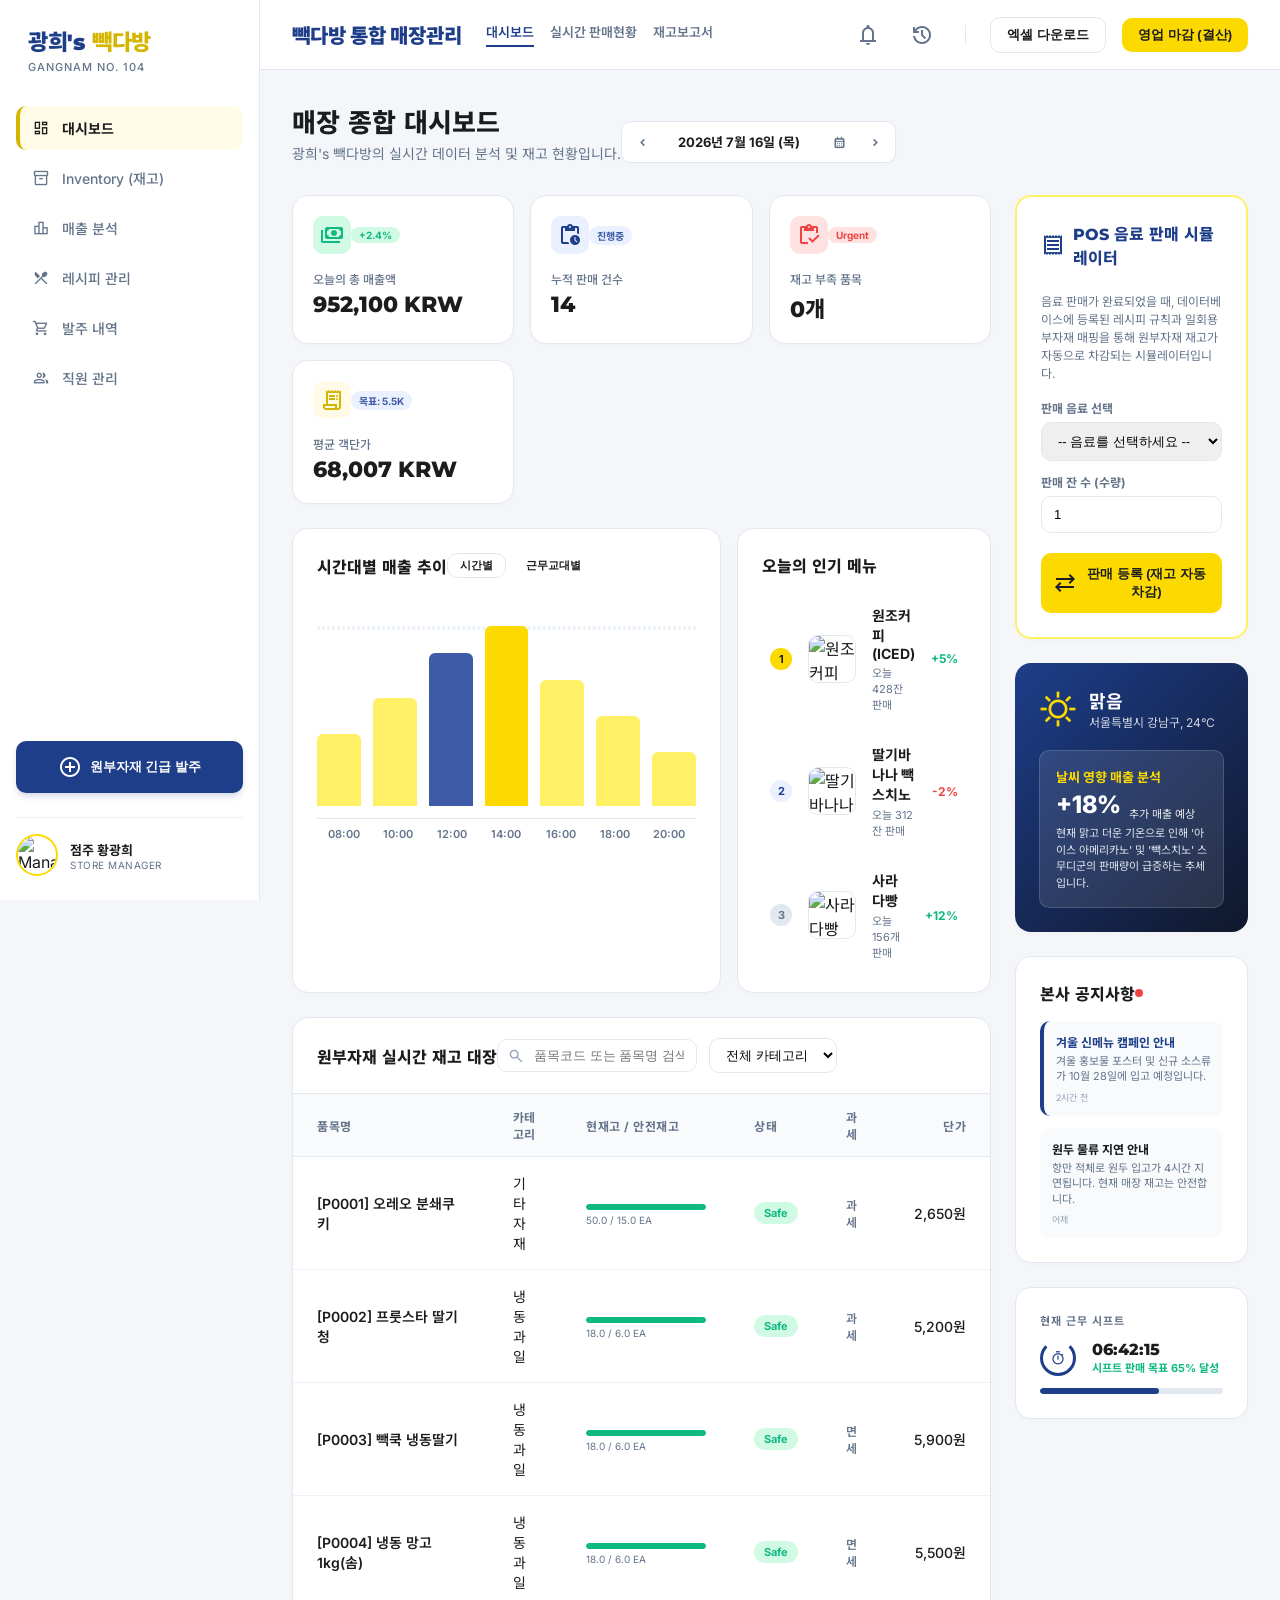
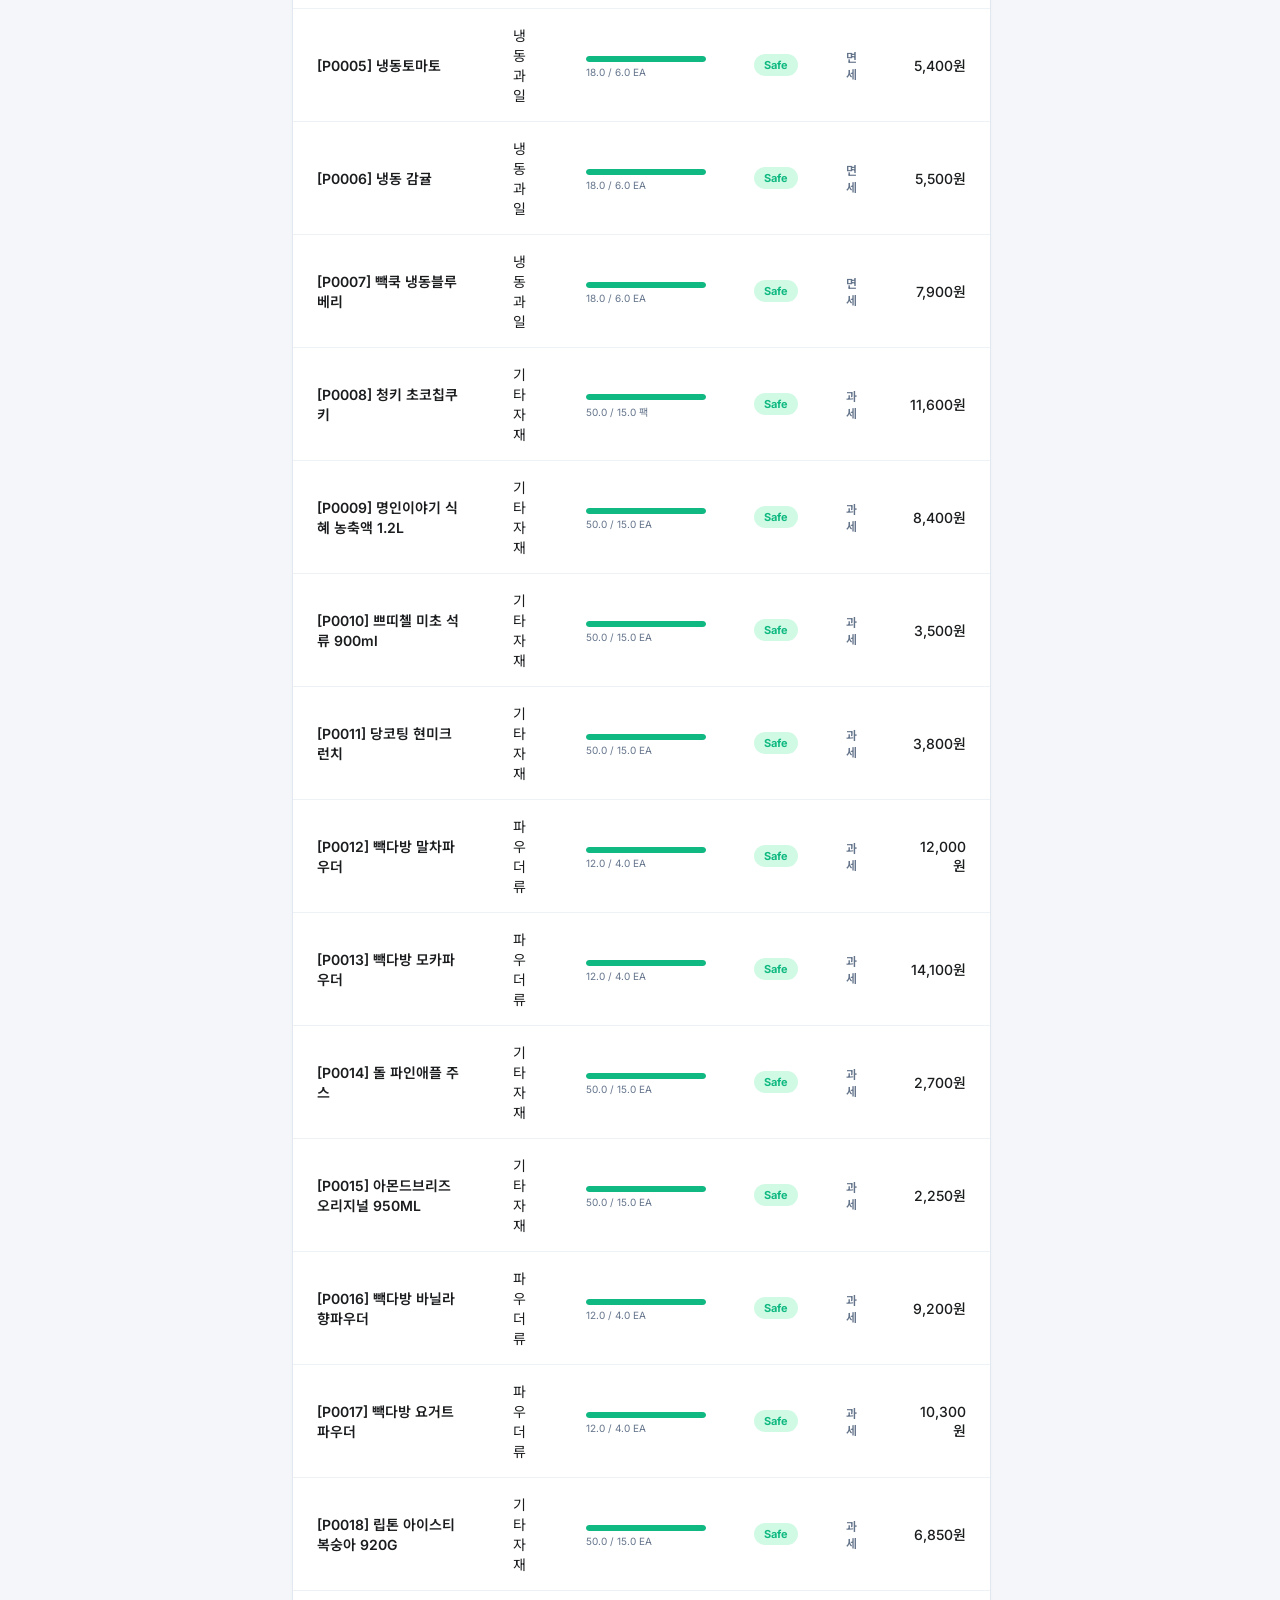
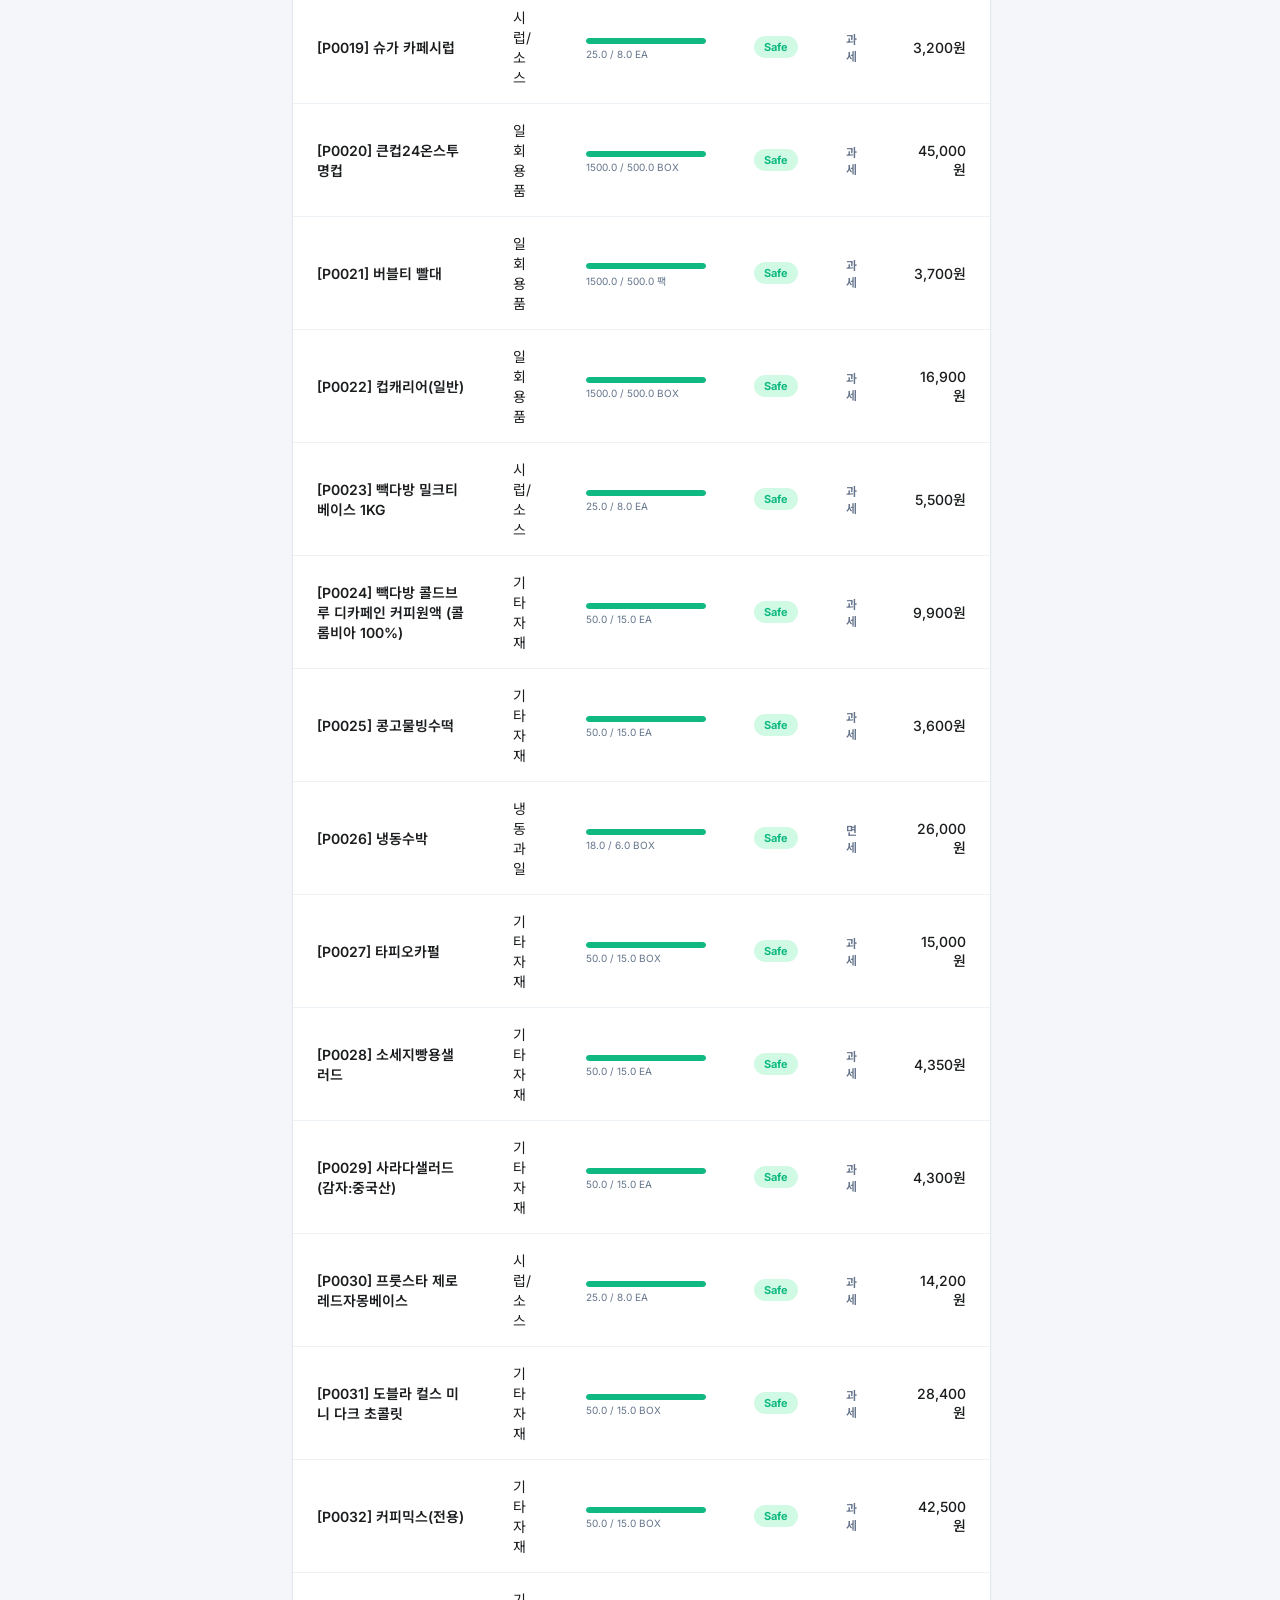
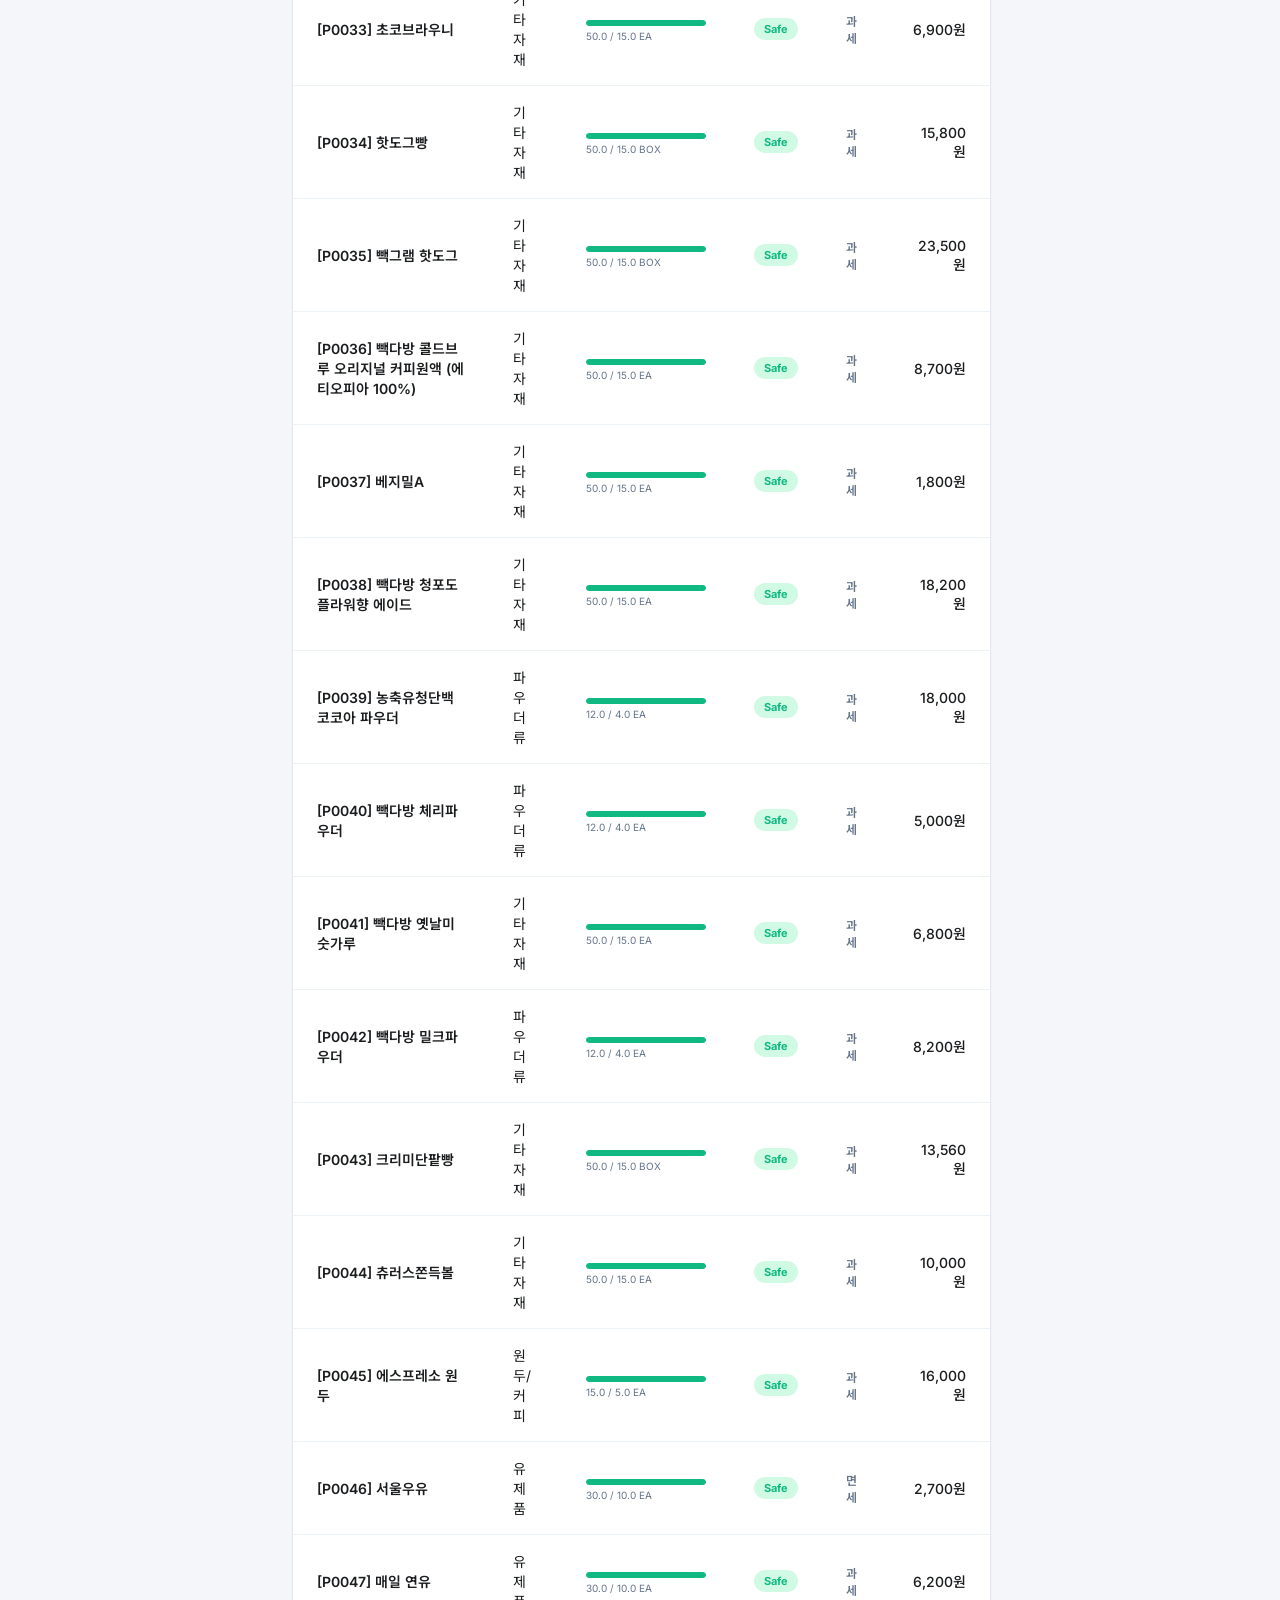
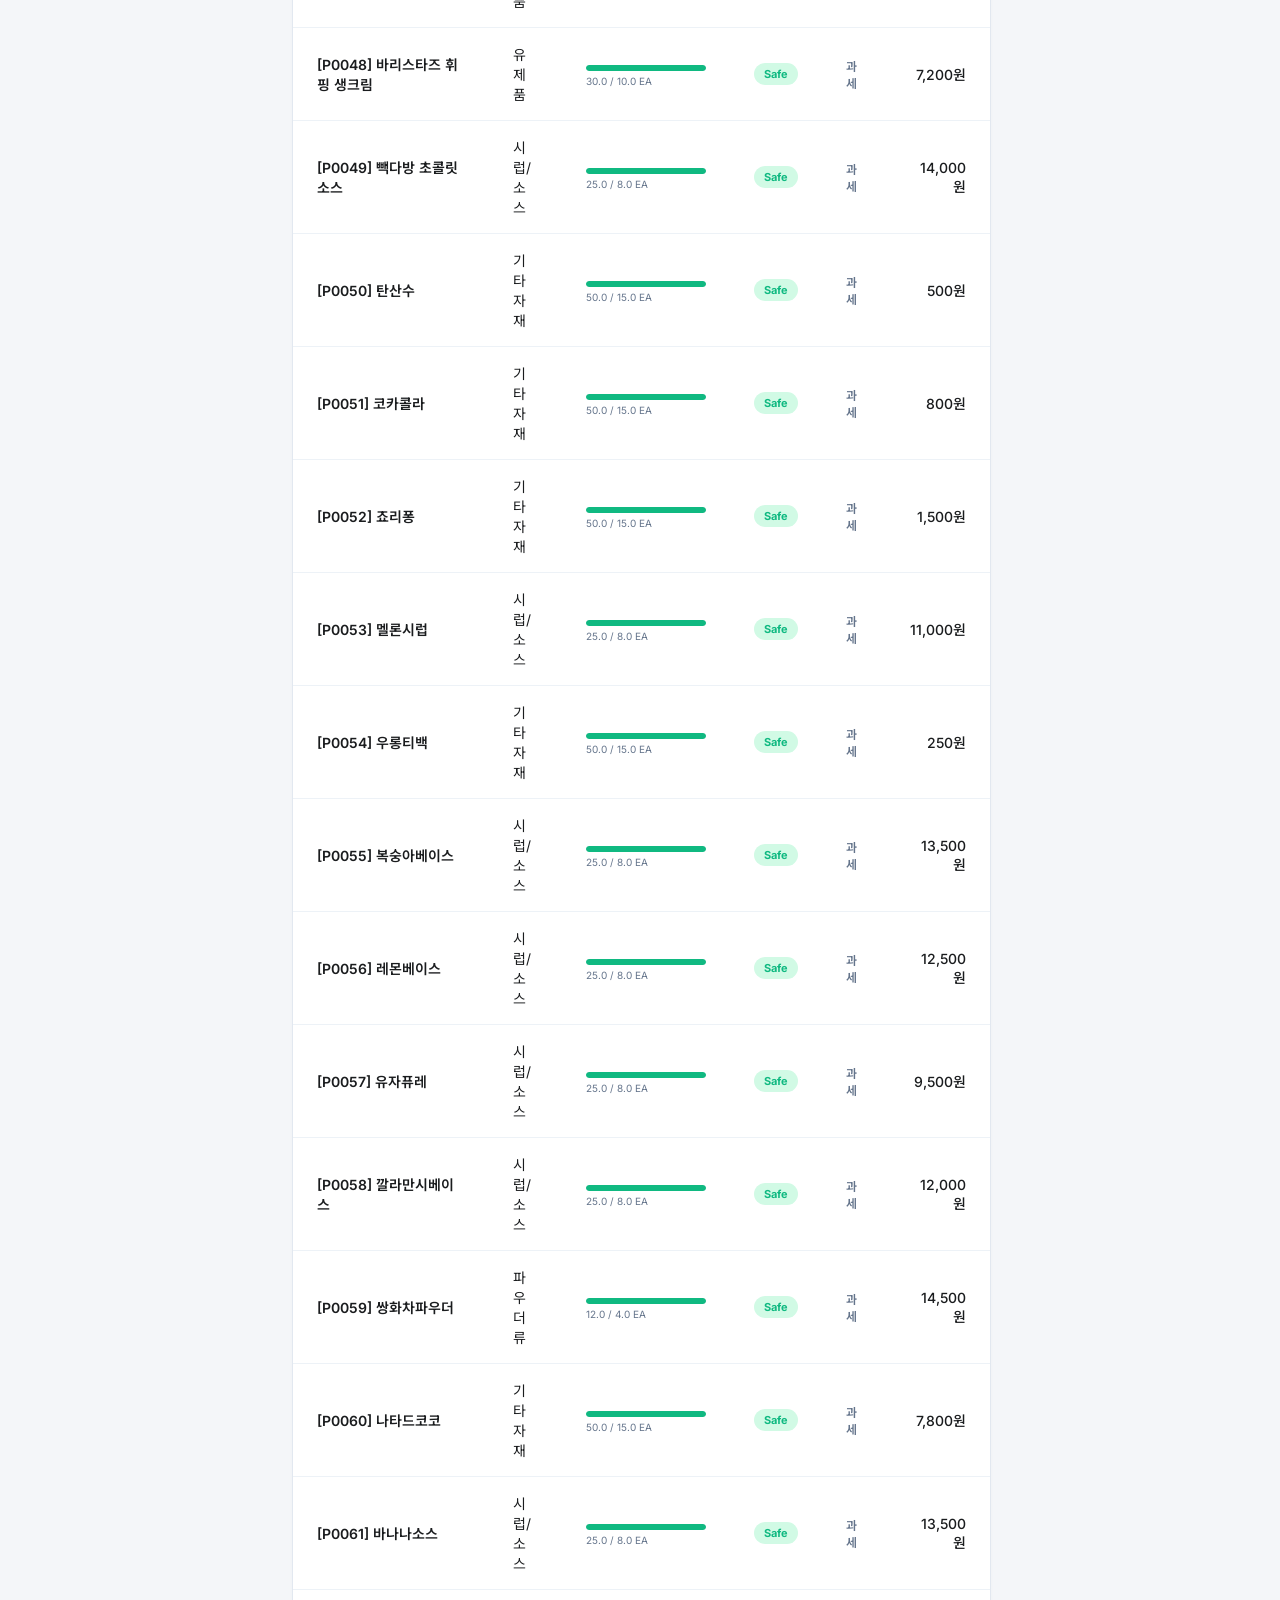
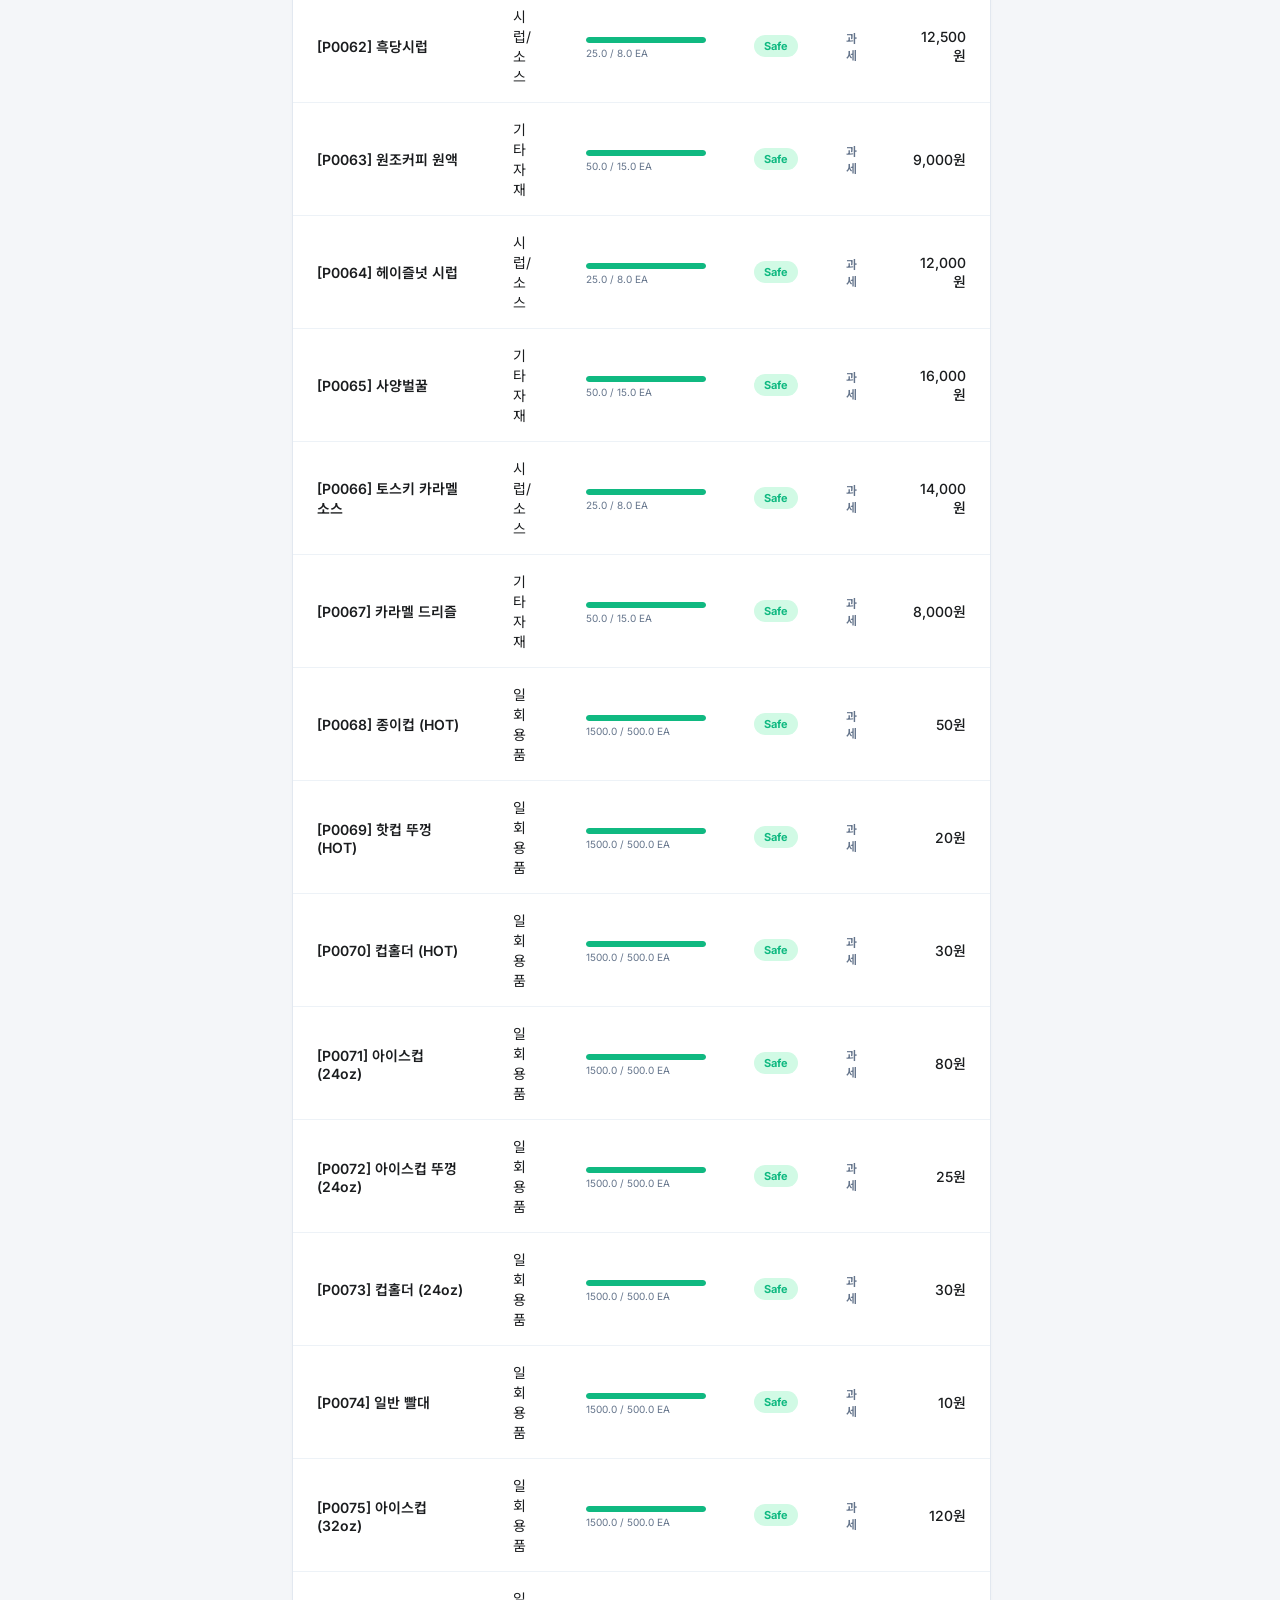
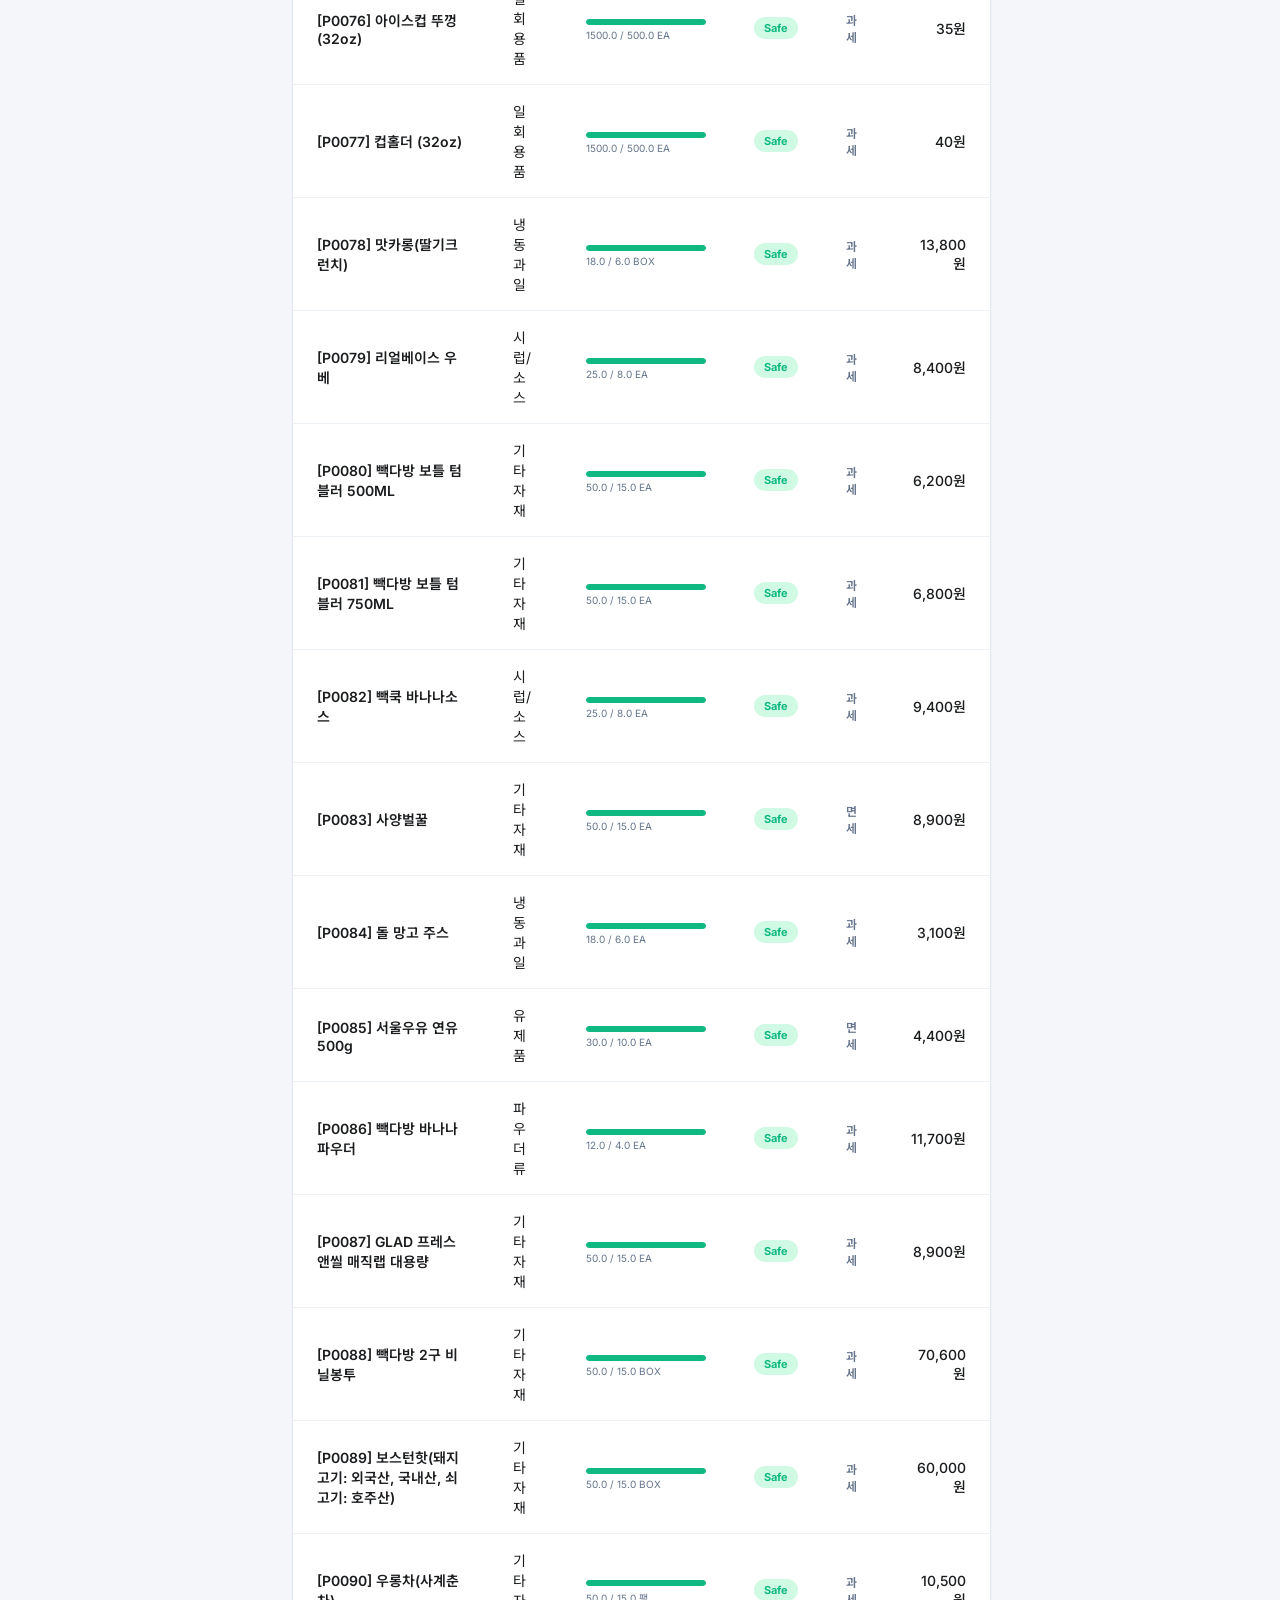
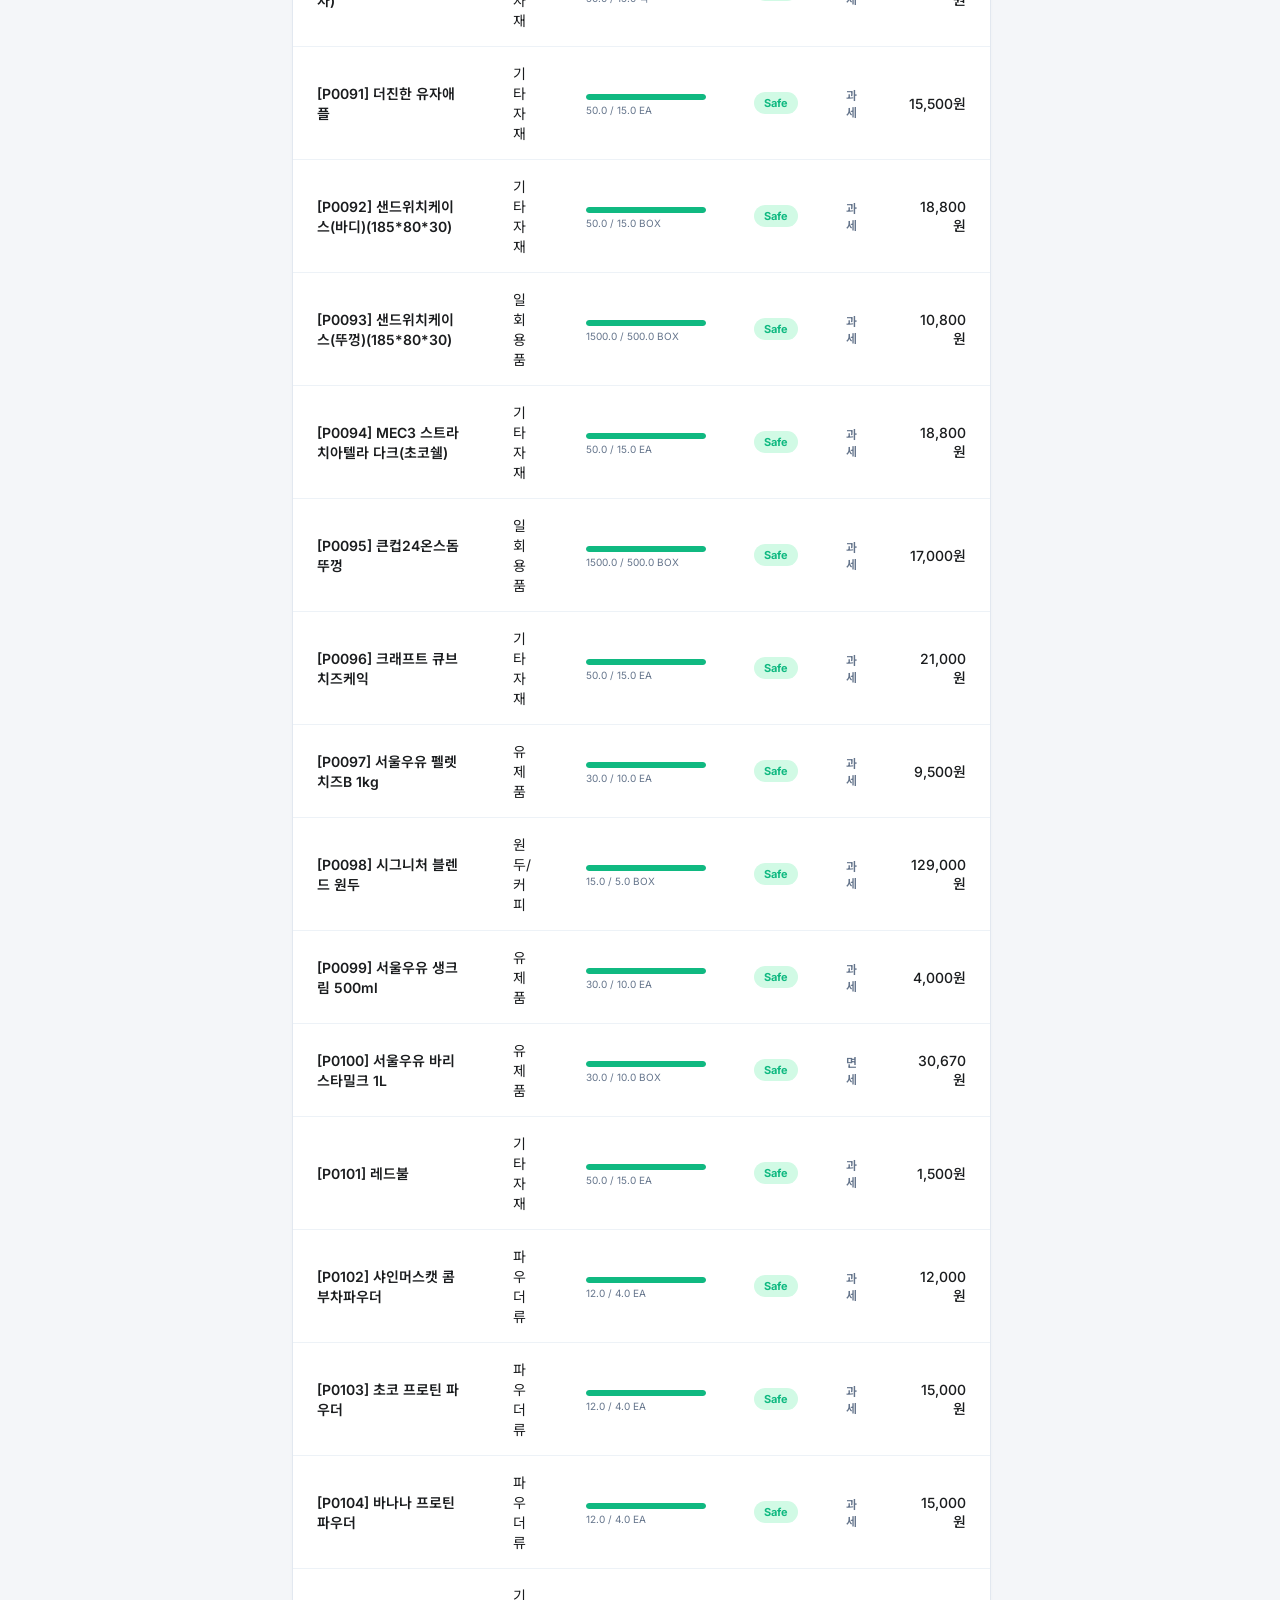
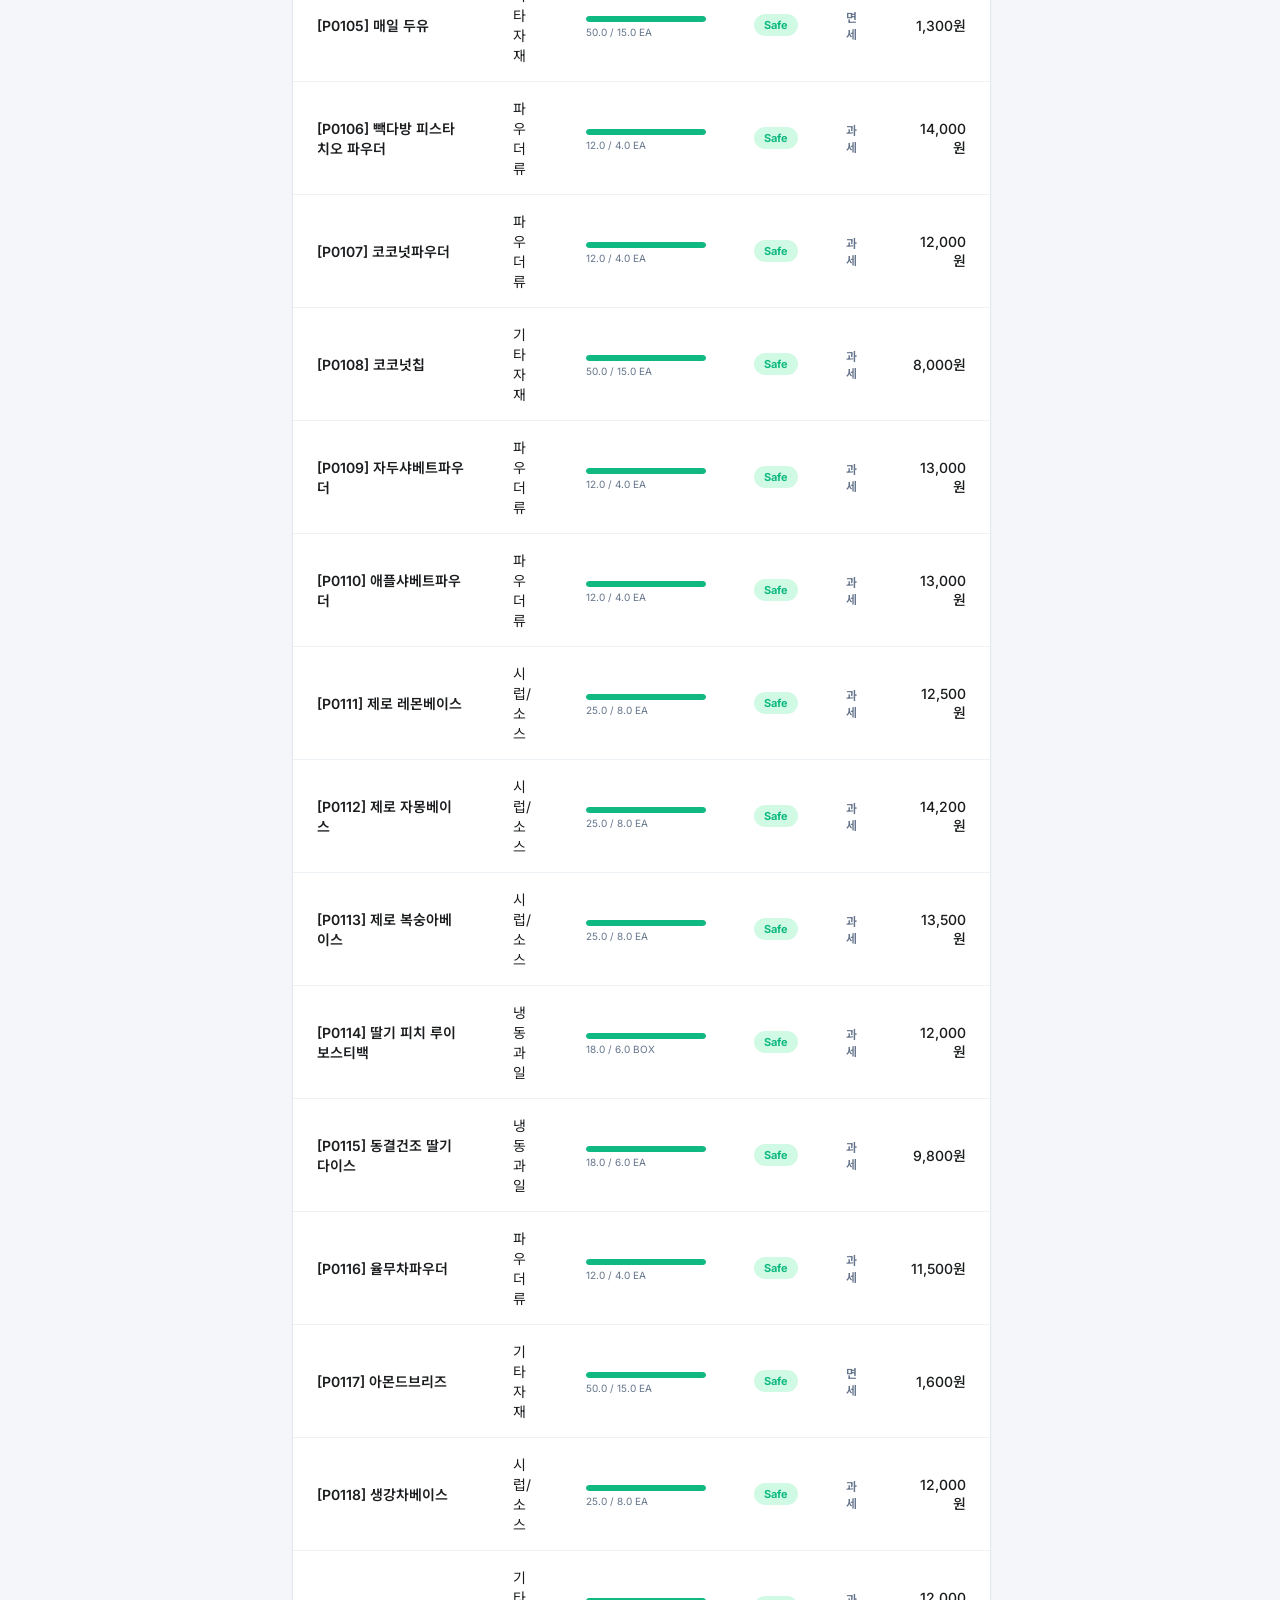
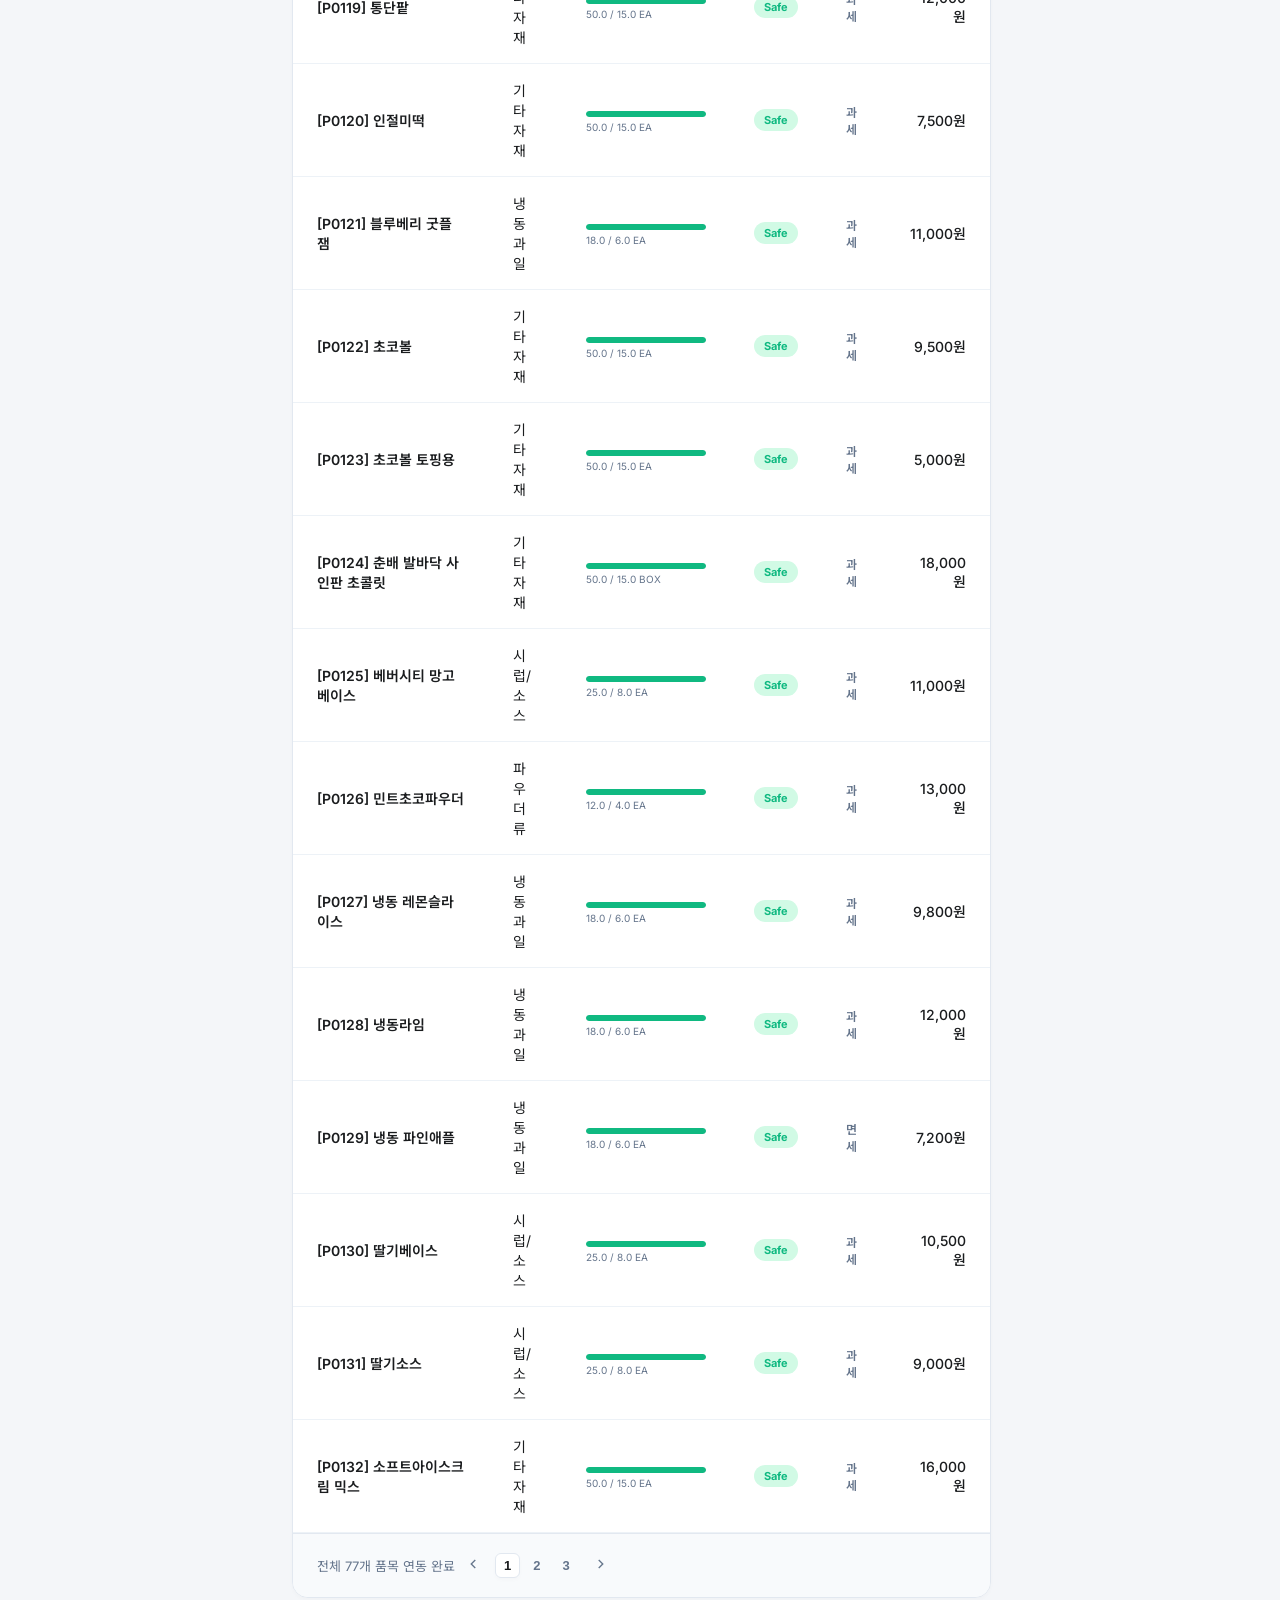
==== commit 9e414dad: "Implement dynamic Day-over-Day sales percentage change badge and link with POS simulation" ====
--- a/index.html
+++ b/index.html
@@ -138,7 +138,7 @@
                                 <div class="kpi-icon">
                                     <span class="material-symbols-outlined">payments</span>
                                 </div>
-                                <span class="kpi-badge trend-up">+12%</span>
+                                <span class="kpi-badge" id="kpi-sales-pct">-</span>
                             </div>
                             <p class="kpi-title">오늘의 총 매출액</p>
                             <h3 class="kpi-value" id="kpi-sales">1,250,000 KRW</h3>
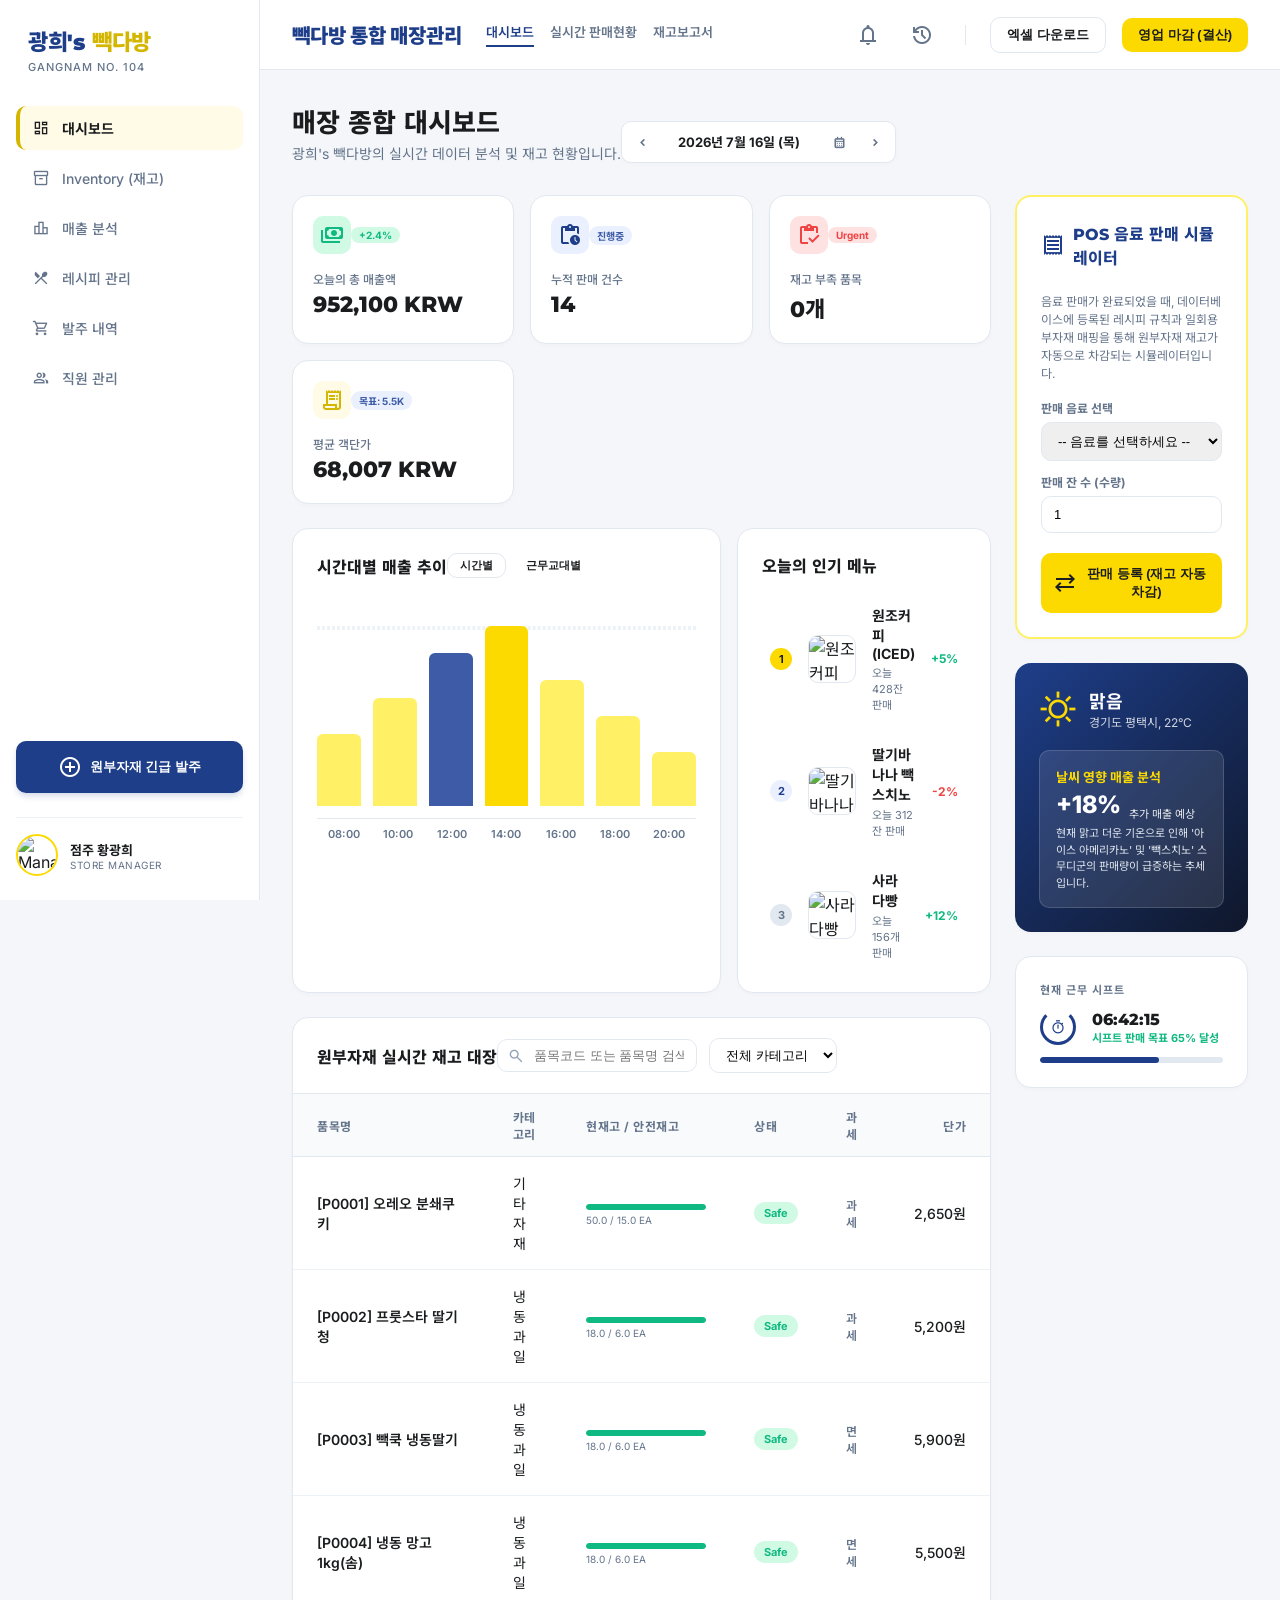
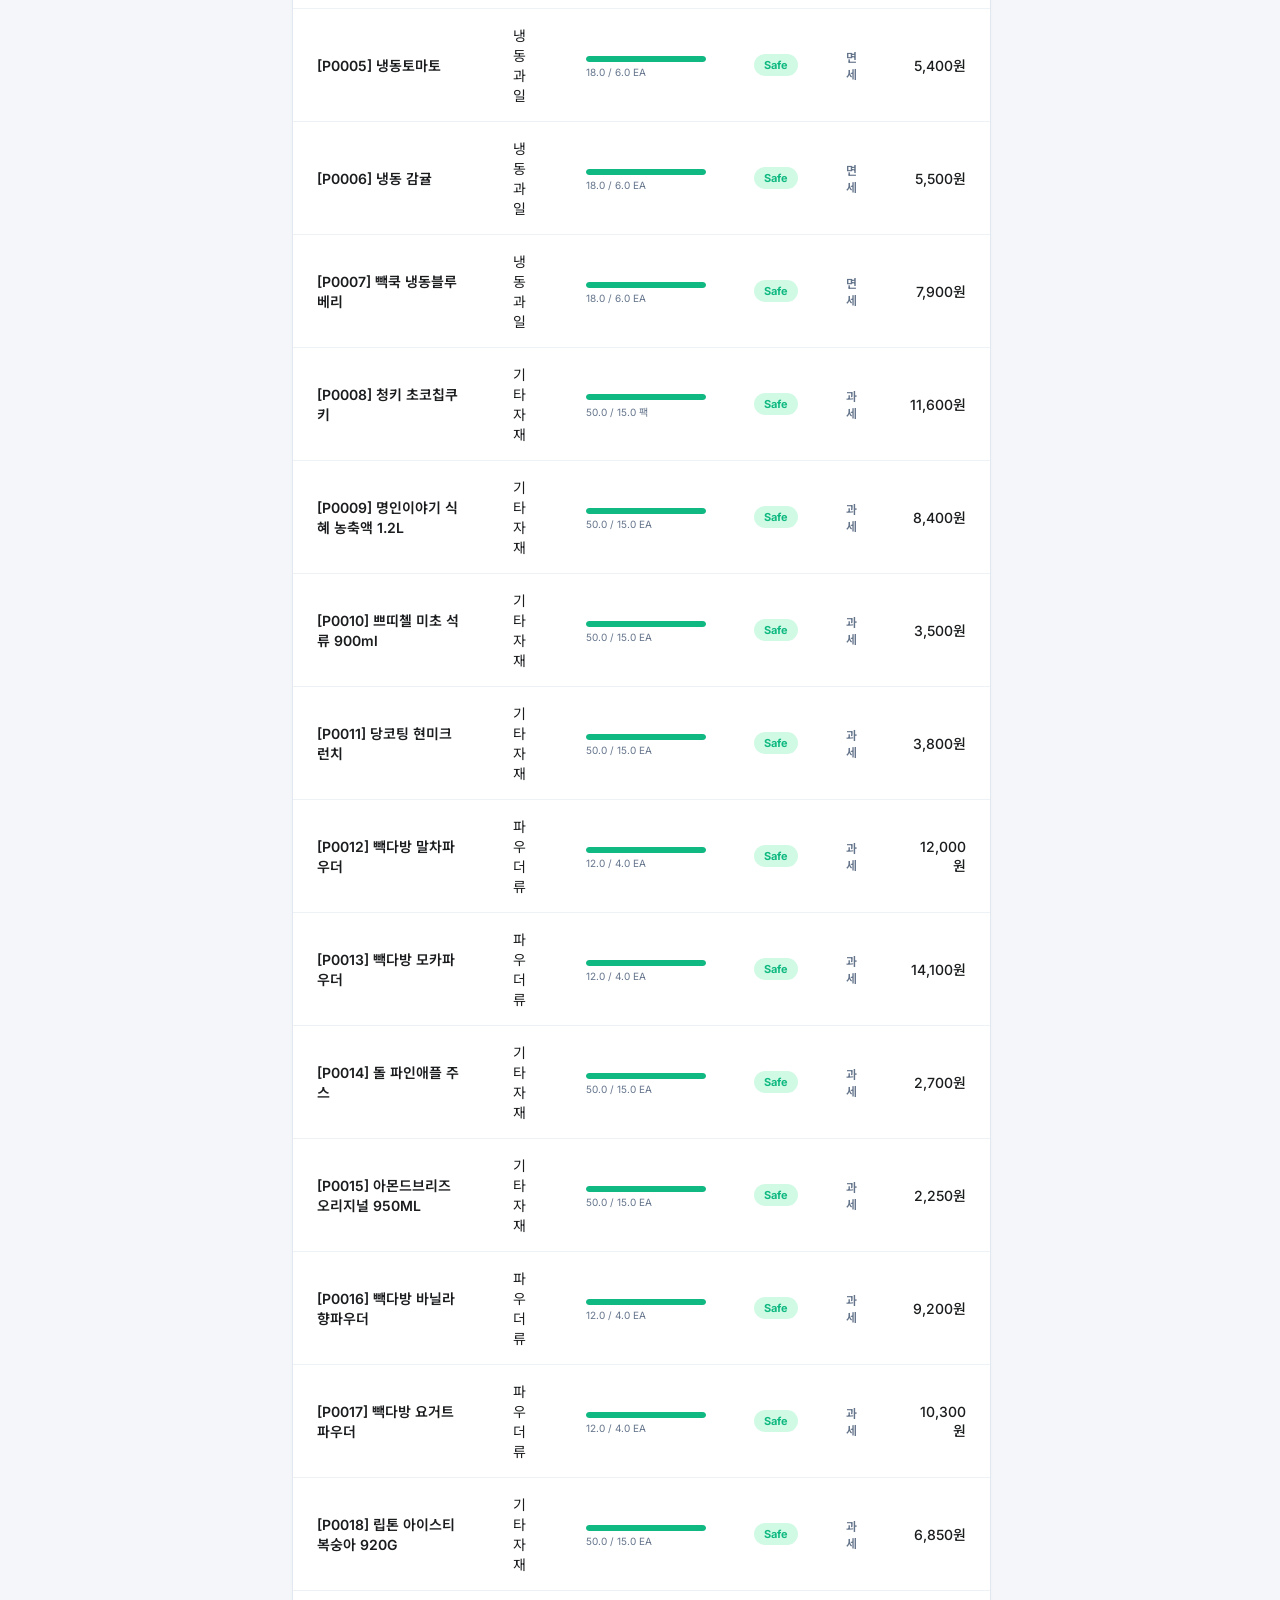
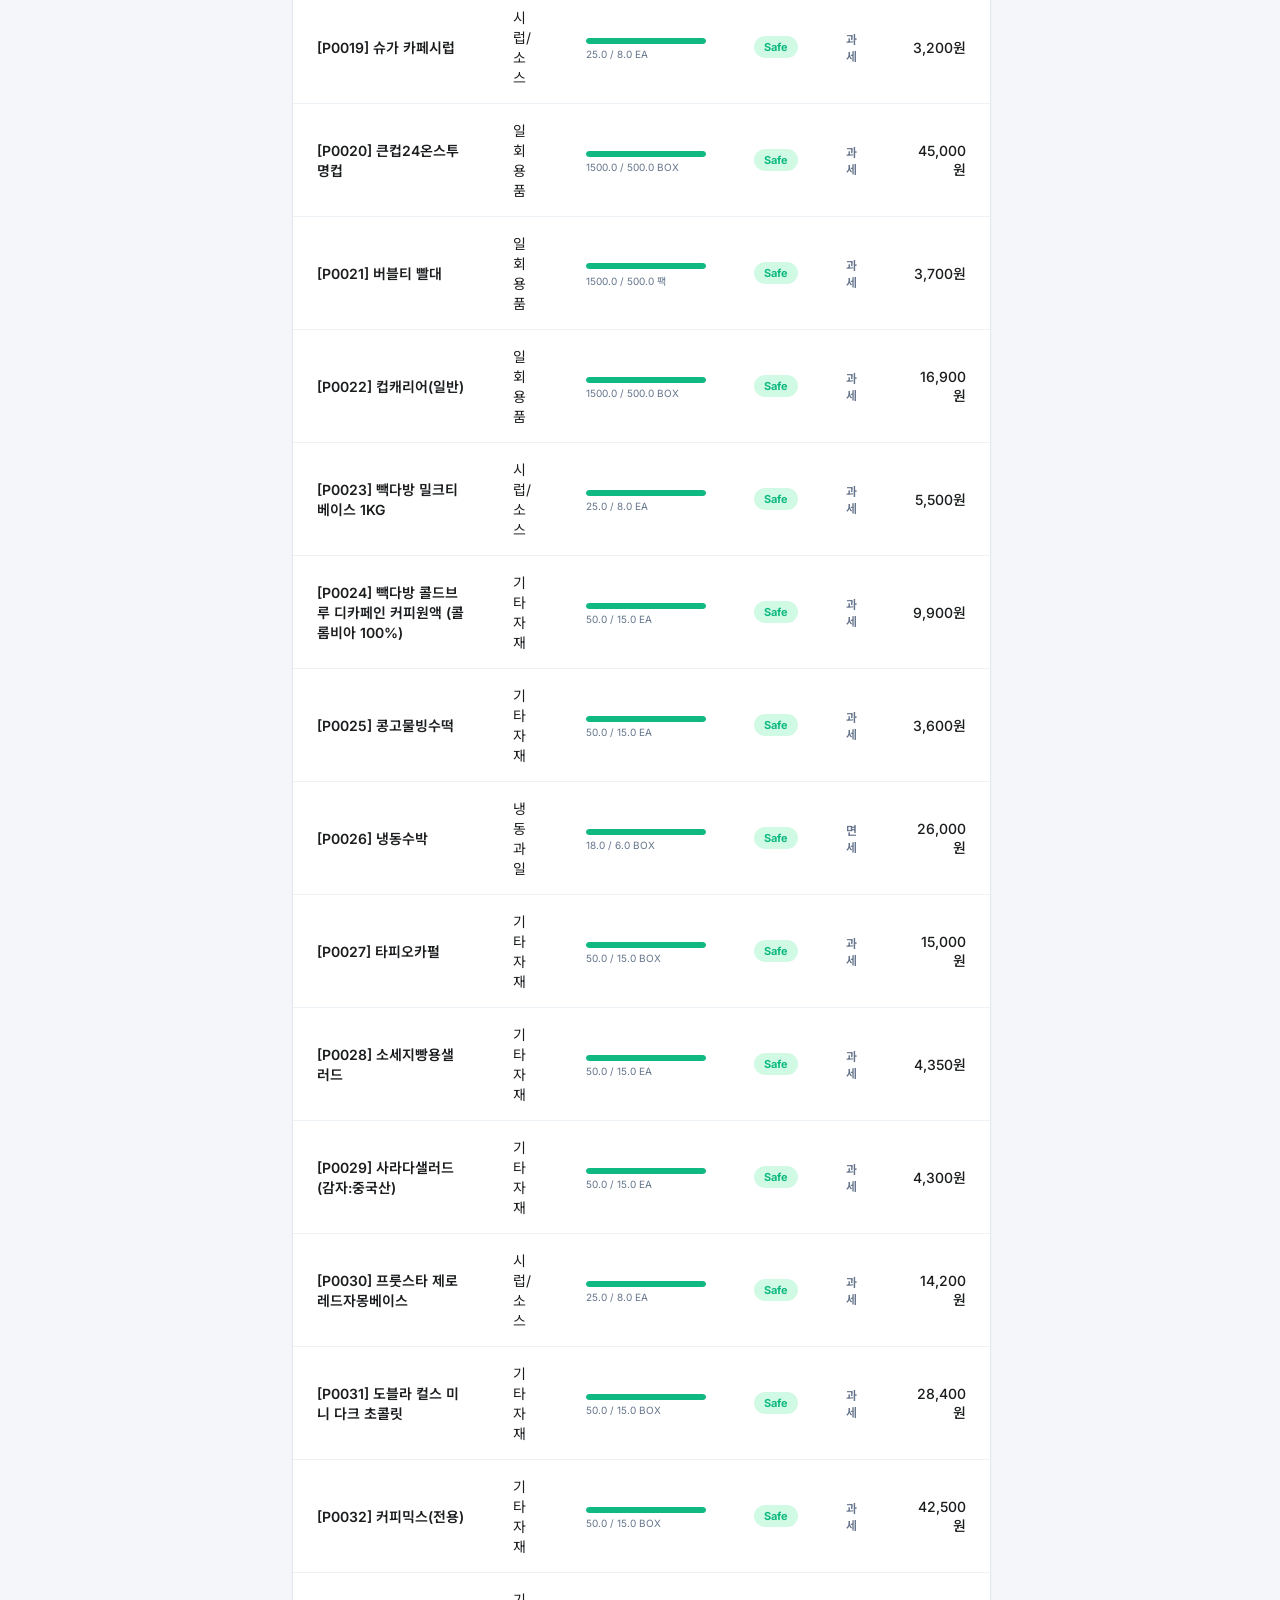
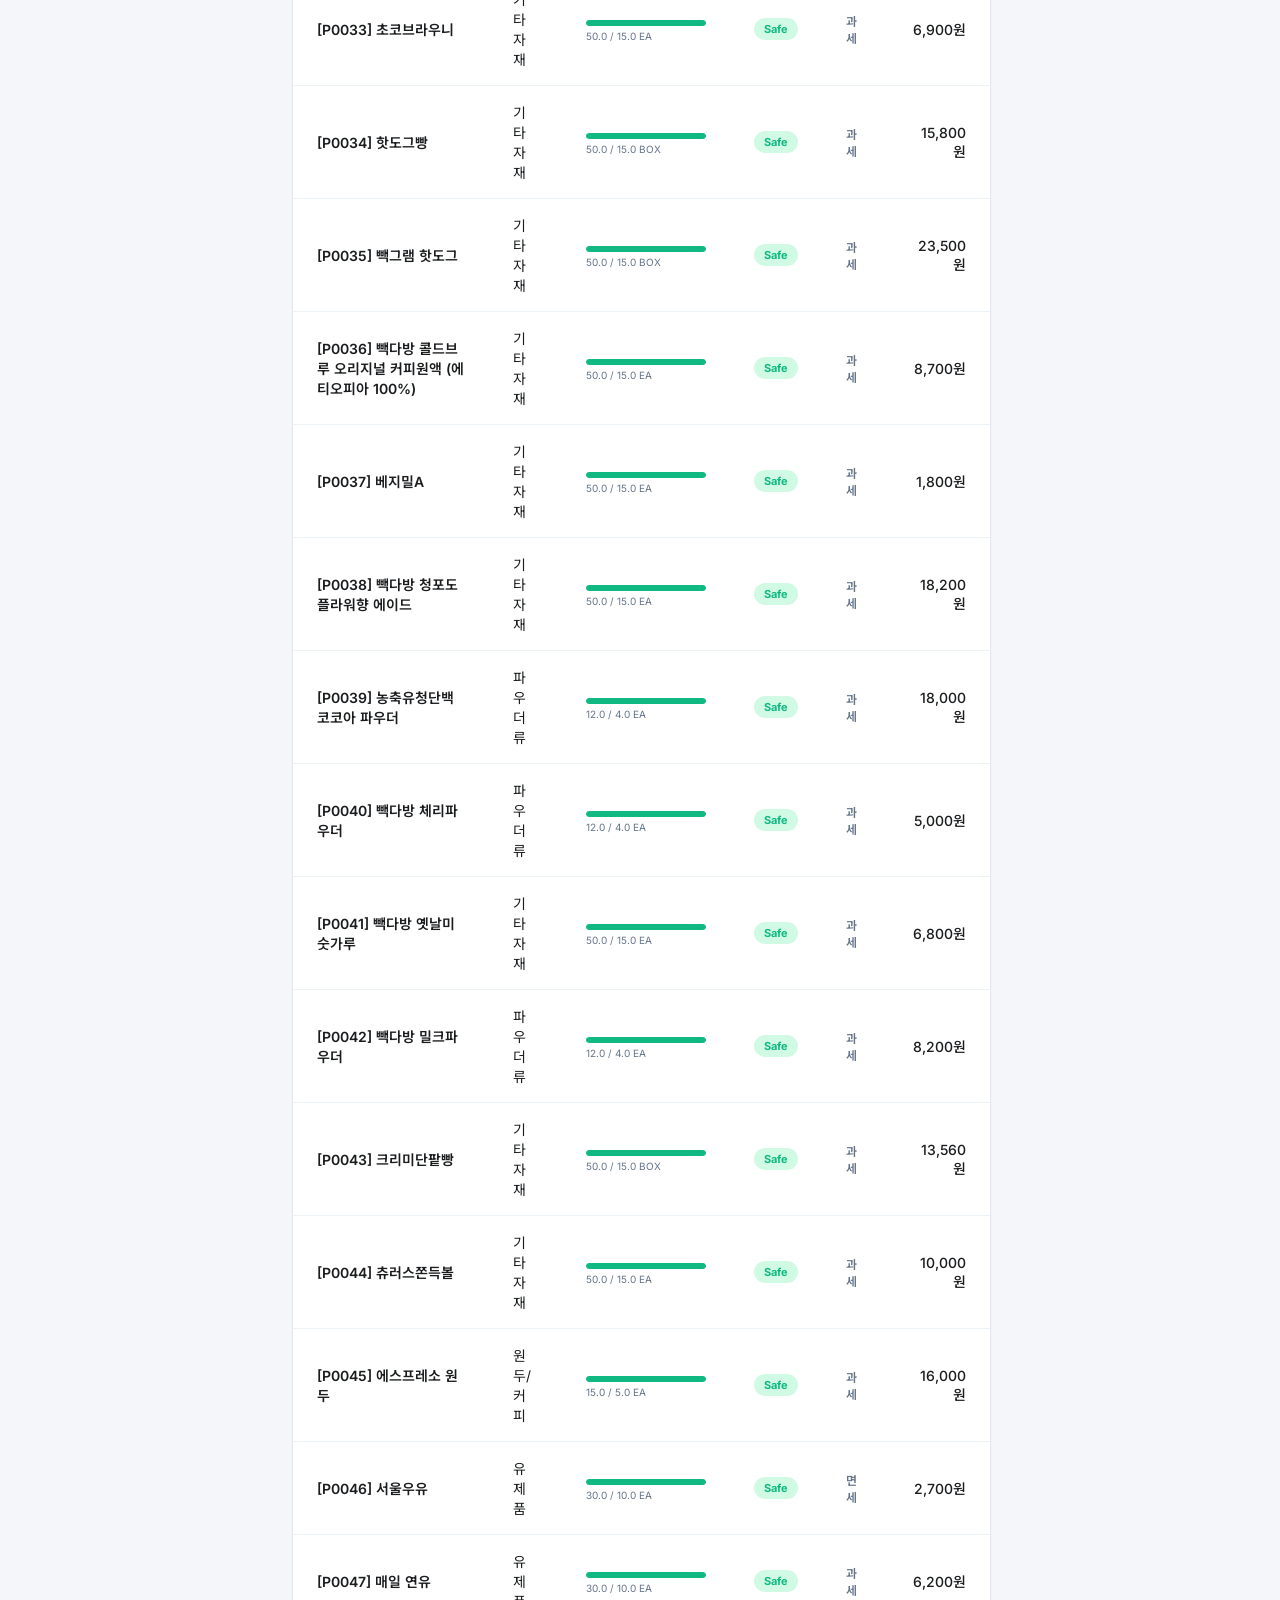
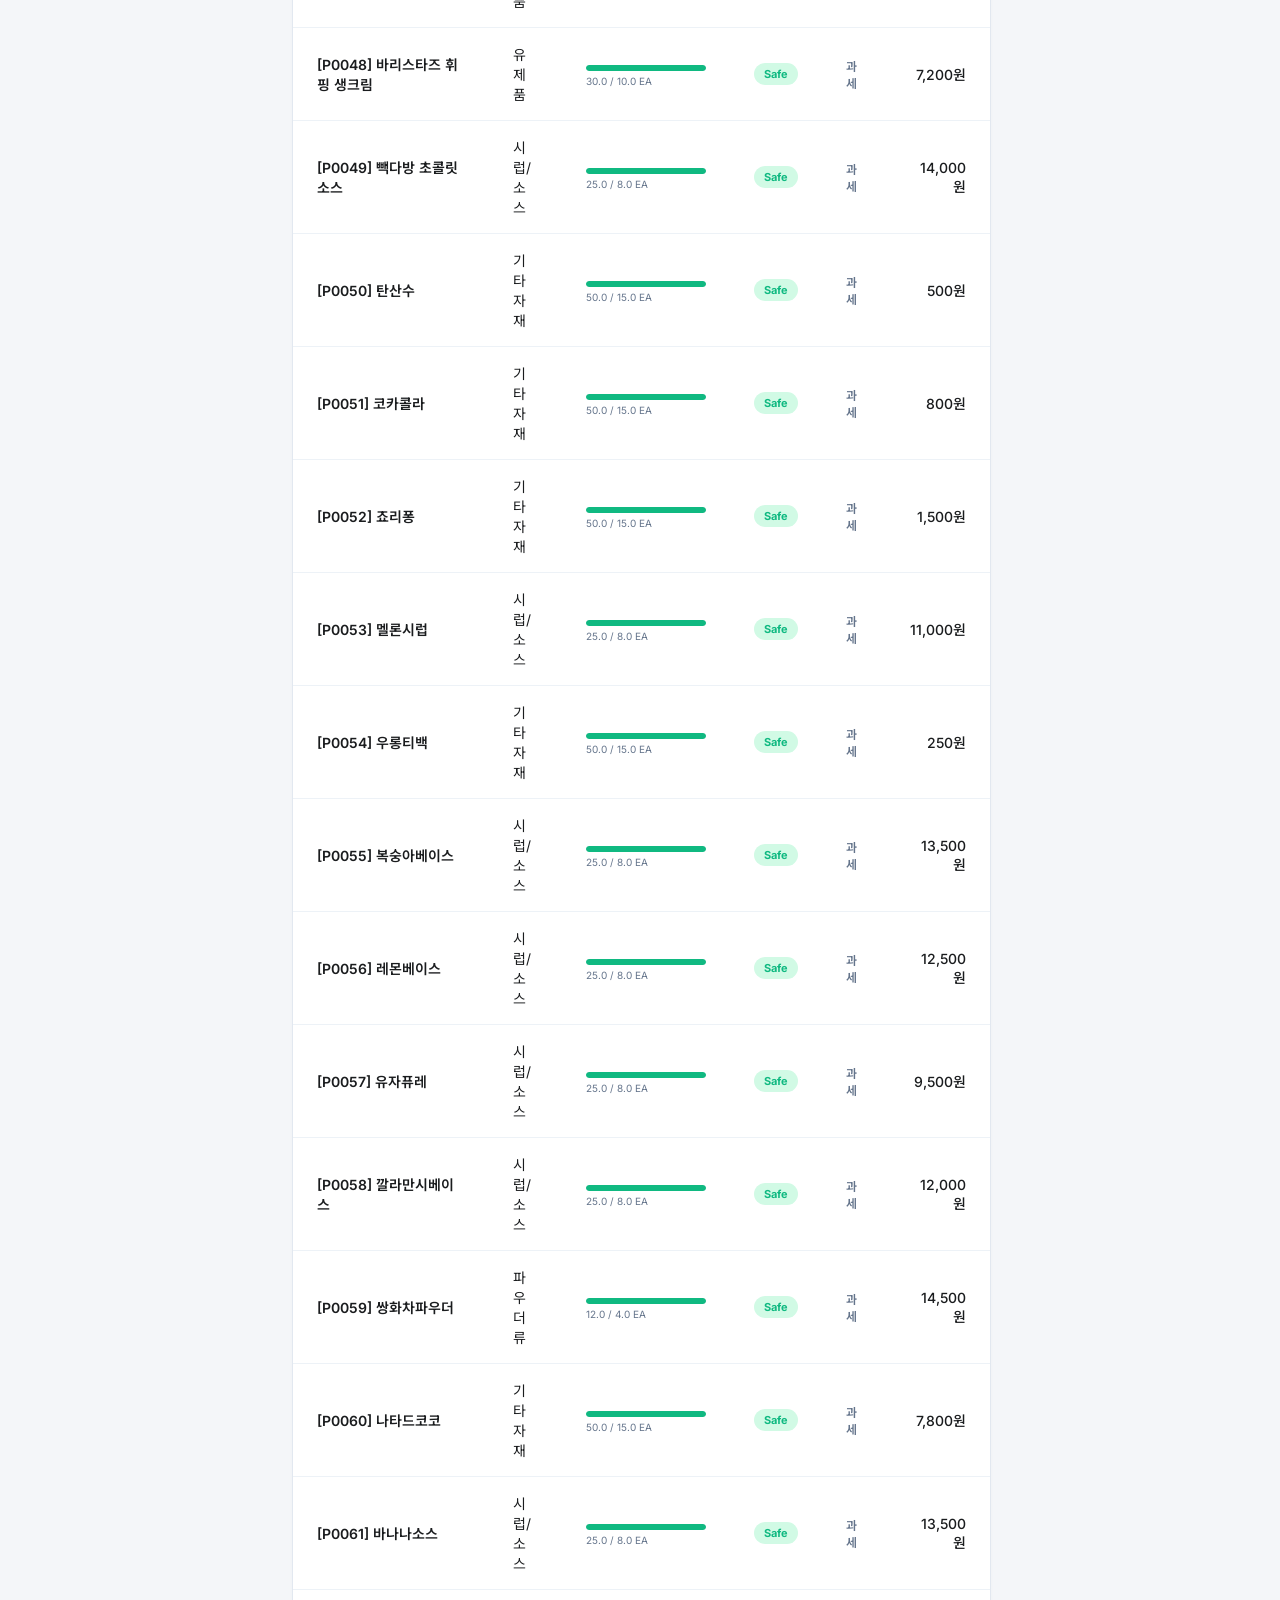
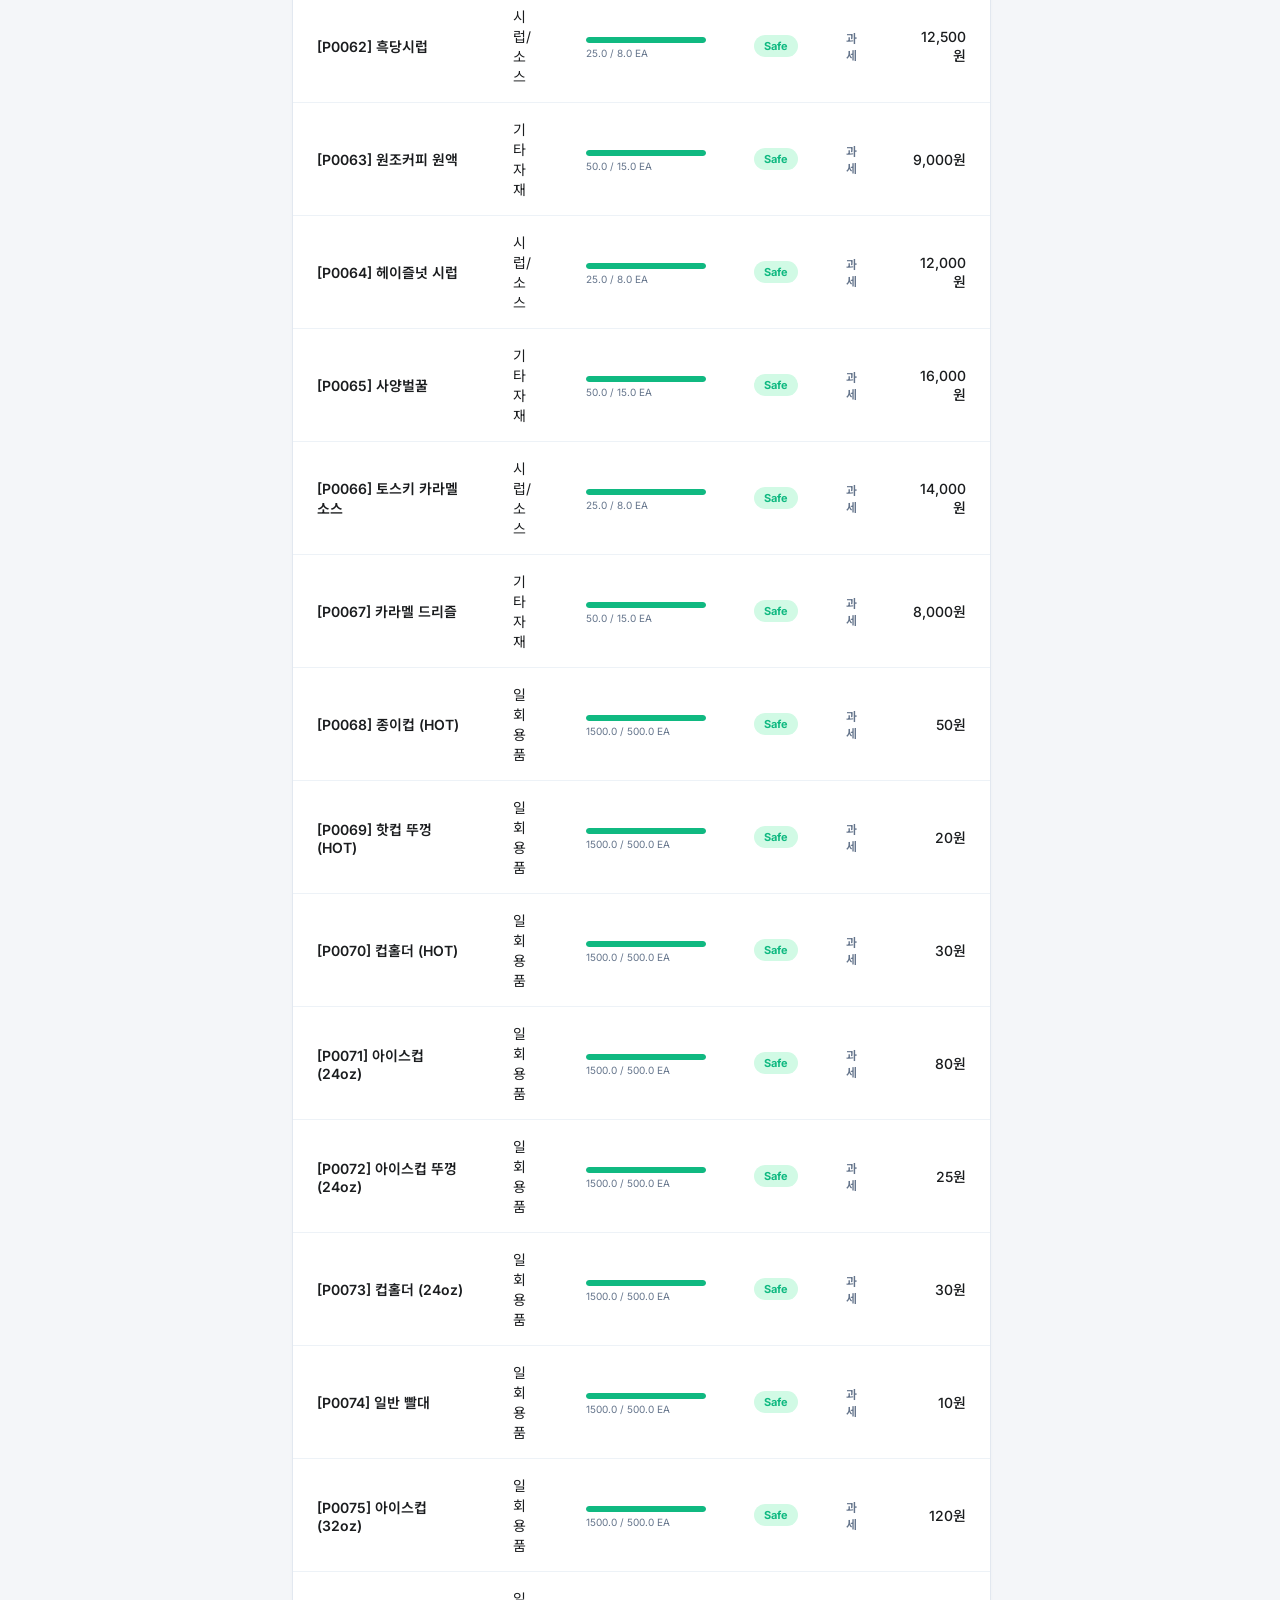
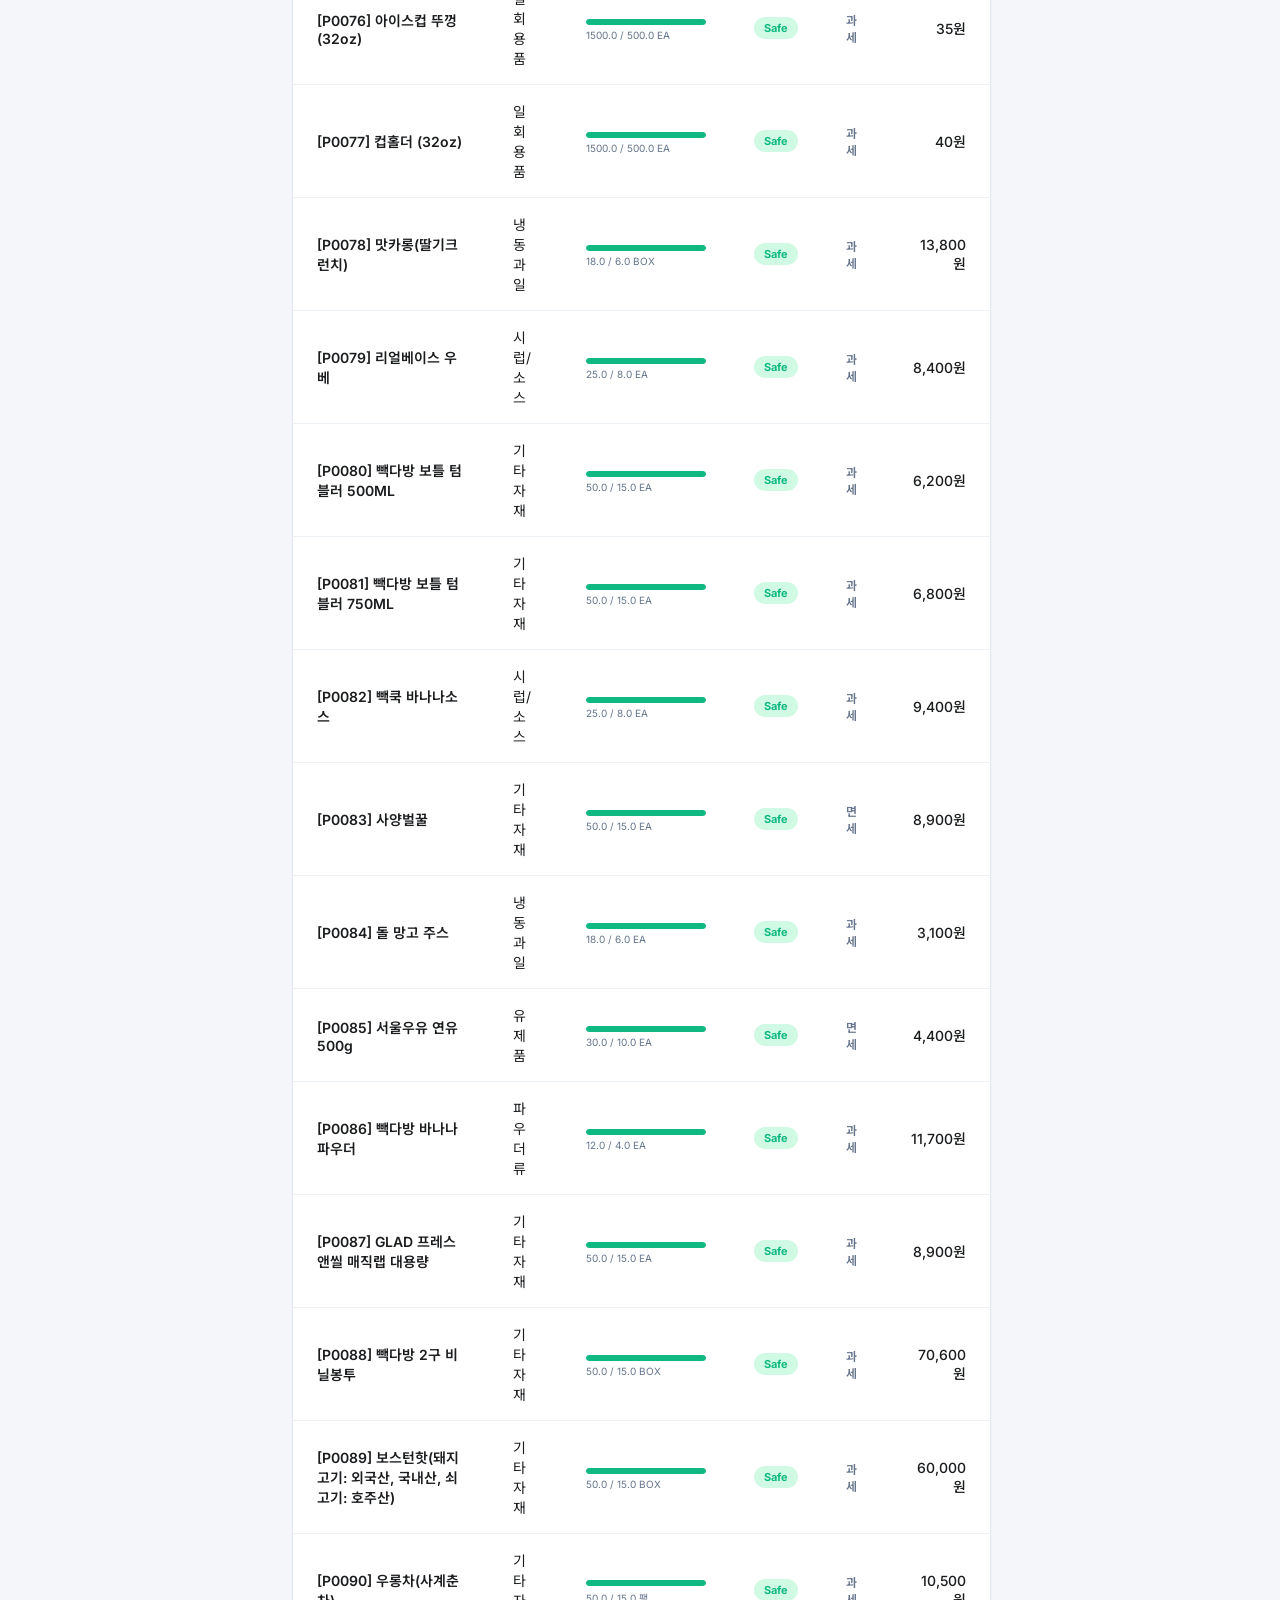
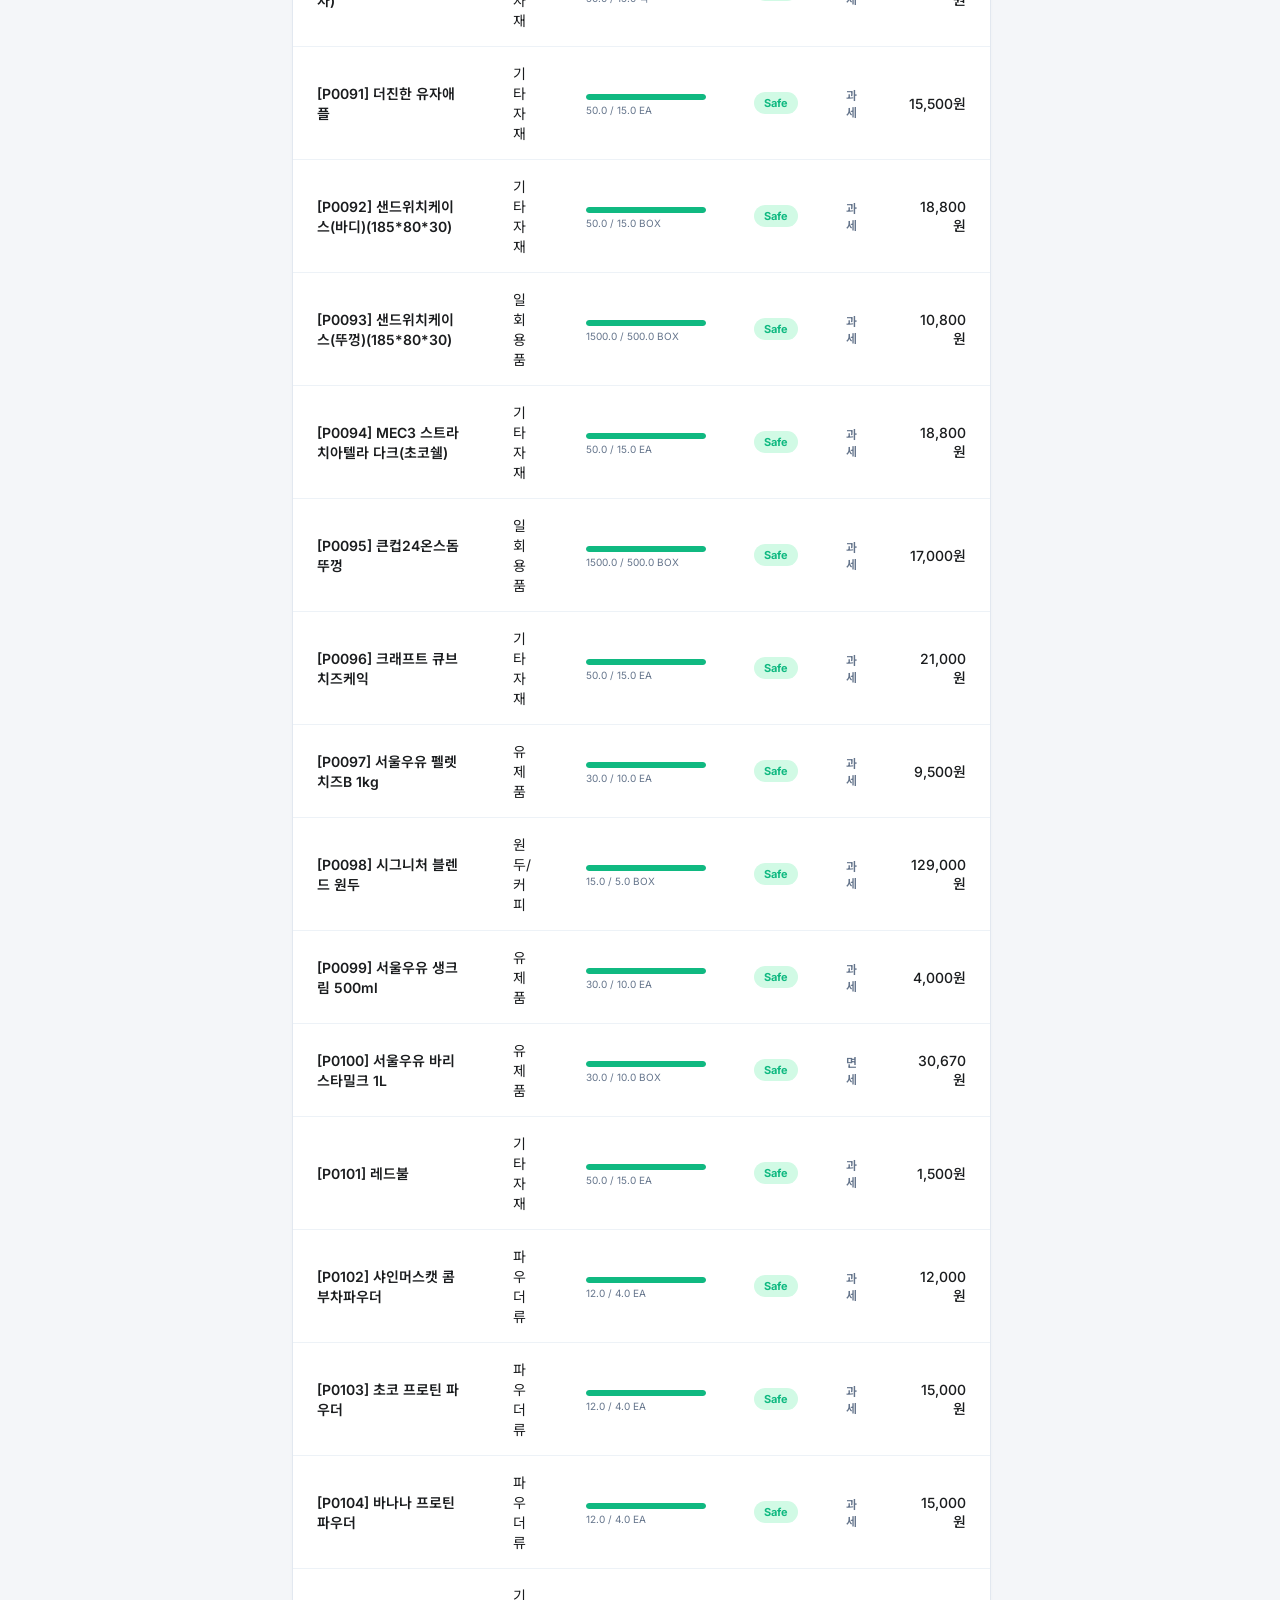
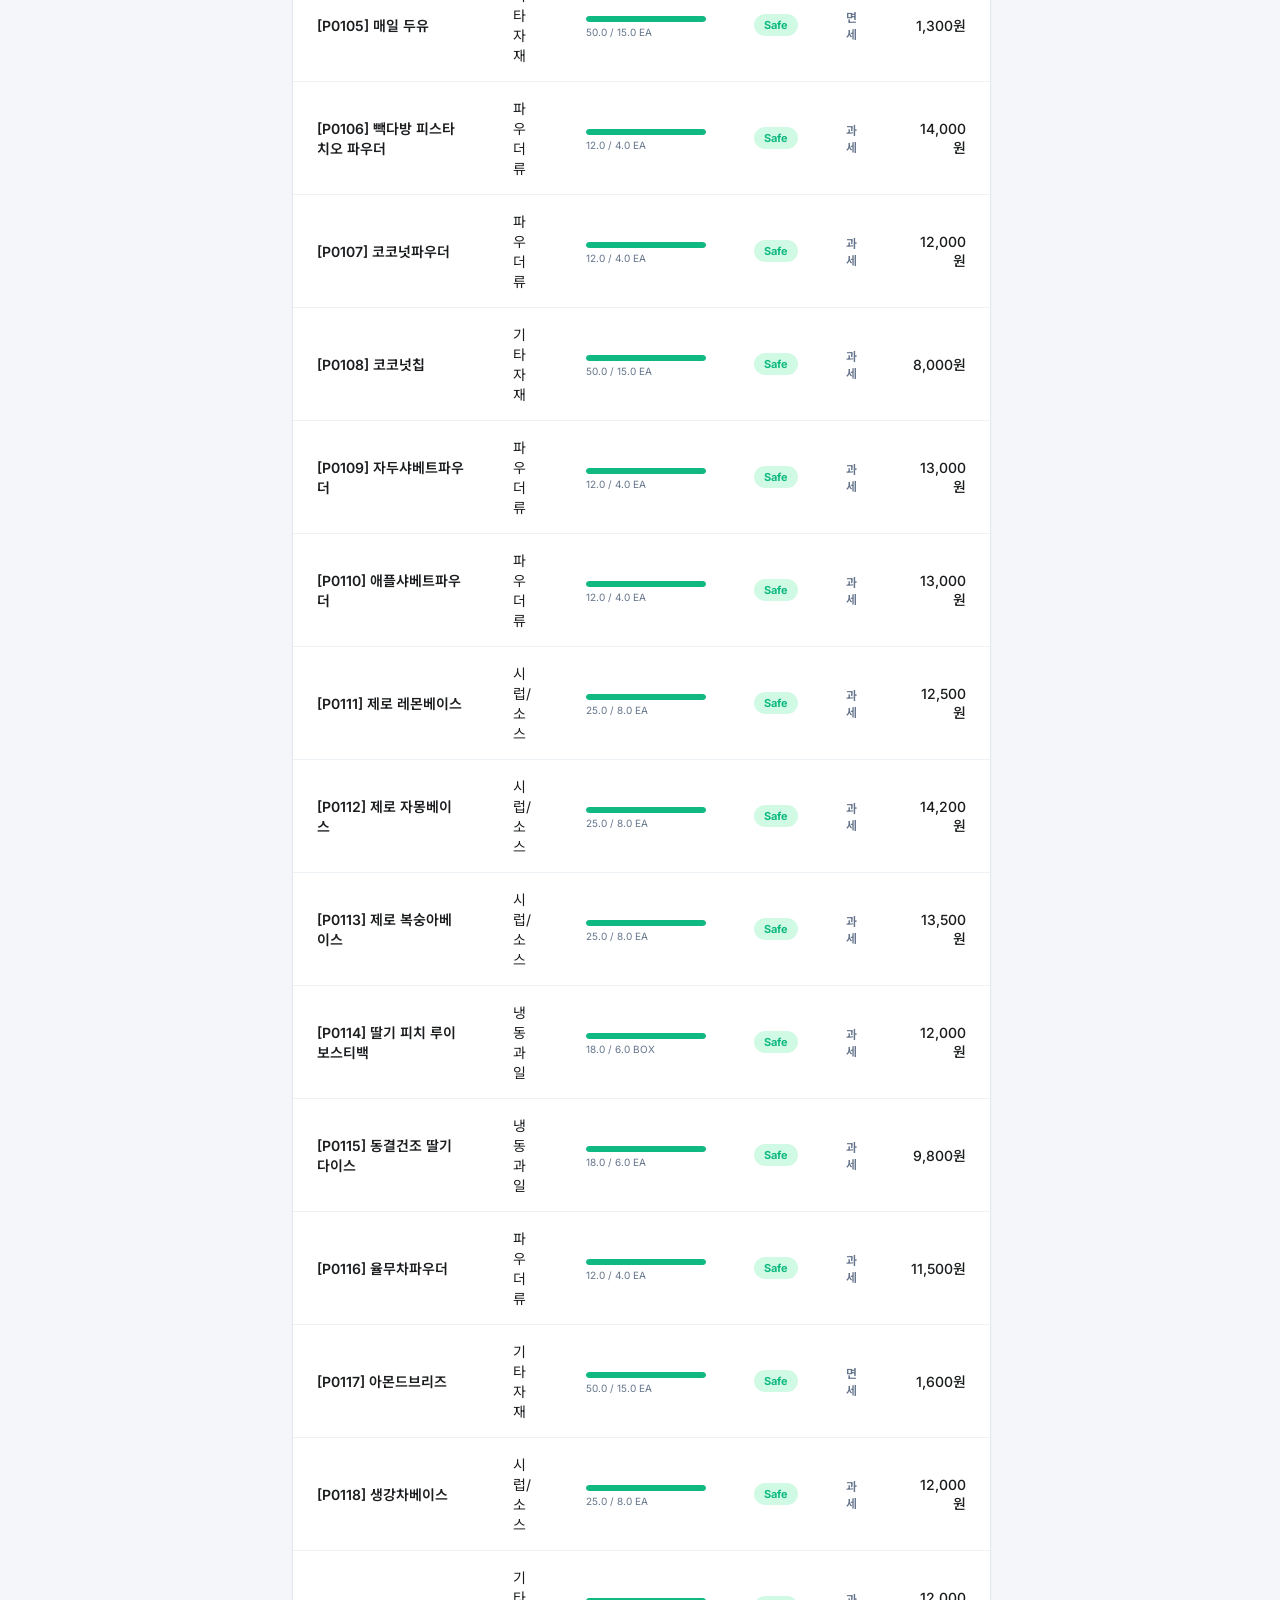
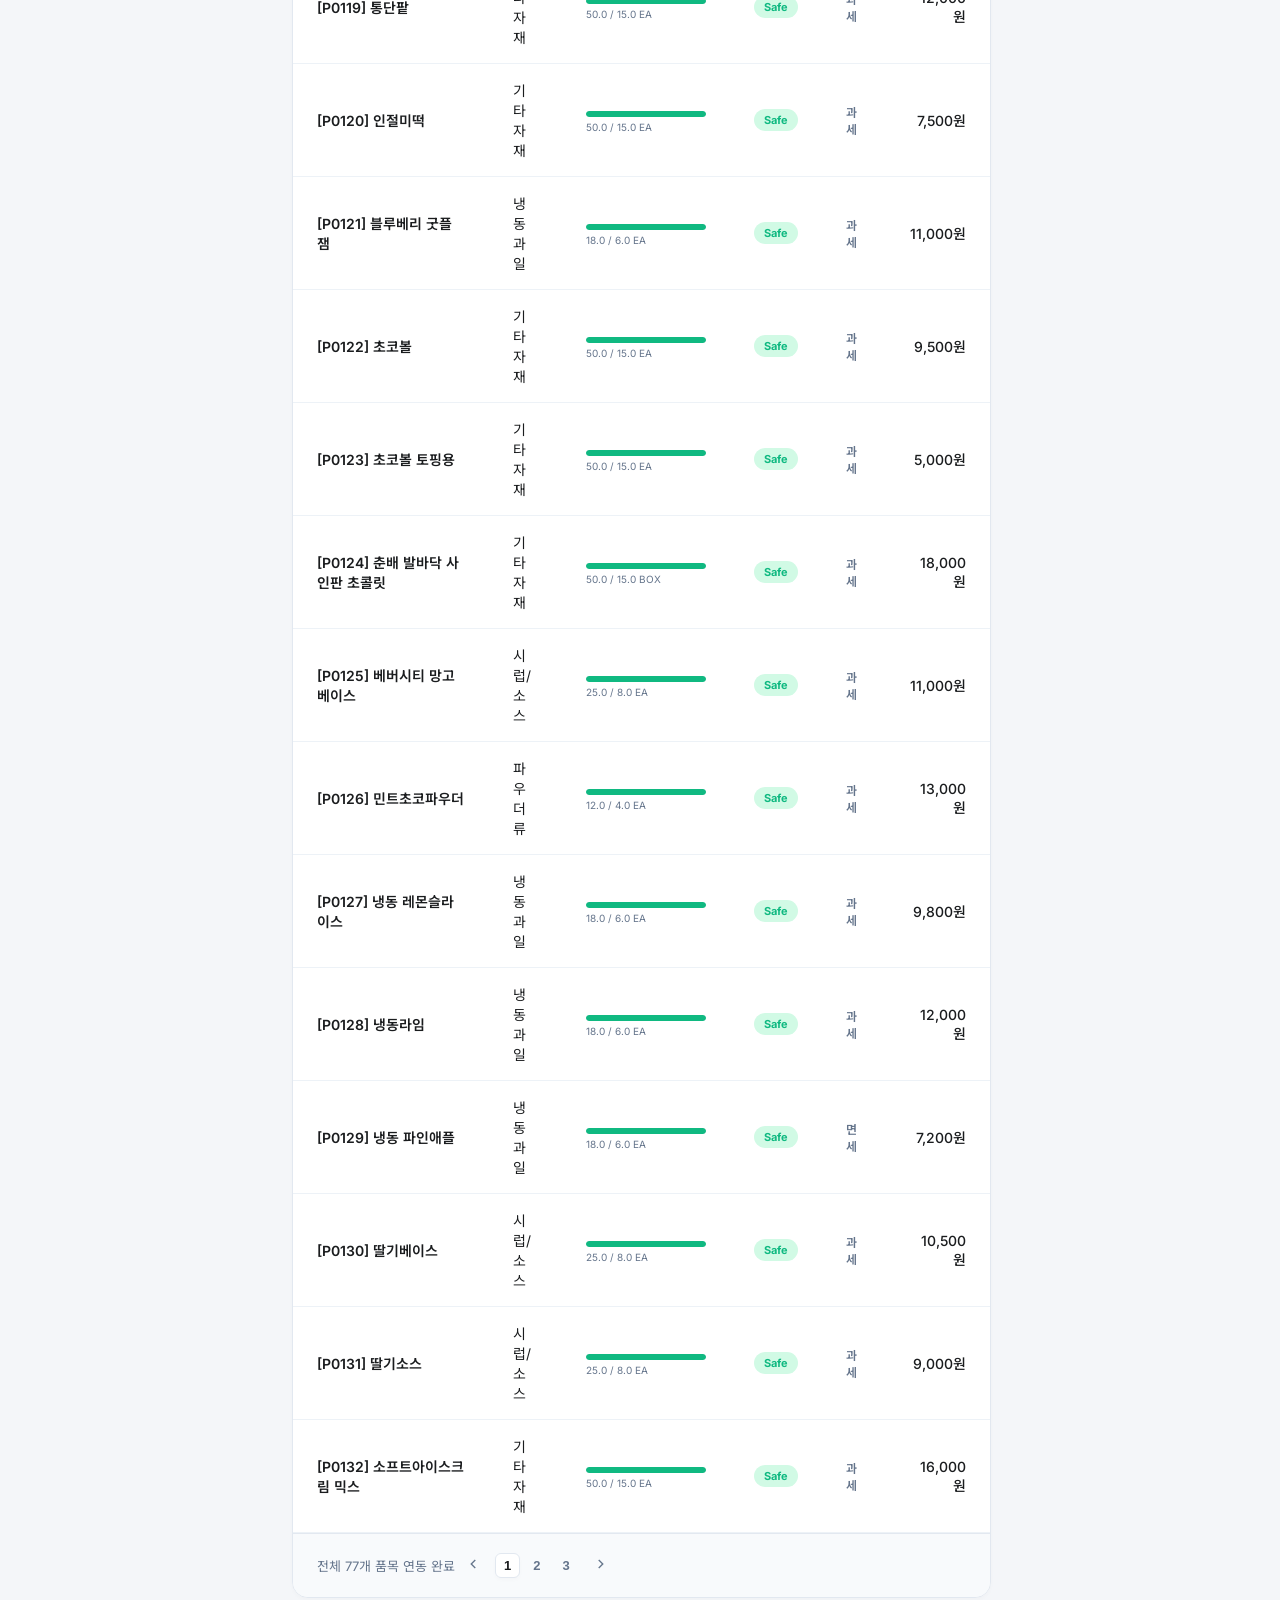
==== commit 1dfbf114: "Remove HQ announcements and fetch real-time Pyeongtaek weather via Open-Meteo API" ====
--- a/index.html
+++ b/index.html
@@ -377,10 +377,10 @@
                     <div class="bento-card weather-card">
                         <div class="weather-header">
                             <div class="weather-info">
-                                <span class="material-symbols-outlined weather-icon-sun">sunny</span>
+                                <span class="material-symbols-outlined weather-icon-sun" id="weather-icon">sunny</span>
                                 <div>
-                                    <h4 style="font-size:18px; font-weight:700;">맑음</h4>
-                                    <p style="font-size:12px; opacity:0.8;">서울특별시 강남구, 24°C</p>
+                                    <h4 style="font-size:18px; font-weight:700;" id="weather-status">맑음</h4>
+                                    <p style="font-size:12px; opacity:0.8;" id="weather-location">경기도 평택시, 24°C</p>
                                 </div>
                             </div>
                         </div>
@@ -388,32 +388,12 @@
                         <div class="weather-analysis-box">
                             <p class="weather-analysis-title">날씨 영향 매출 분석</p>
                             <div class="flex" style="display:flex; align-items:flex-end; gap:8px;">
-                                <span class="weather-analysis-value">+18%</span>
+                                <span class="weather-analysis-value" id="weather-effect-val">+18%</span>
                                 <span style="font-size:11px; margin-bottom:4px; opacity:0.9;">추가 매출 예상</span>
                             </div>
-                            <p class="weather-analysis-desc">
+                            <p class="weather-analysis-desc" id="weather-effect-desc">
                                 현재 맑고 더운 기온으로 인해 '아이스 아메리카노' 및 '빽스치노' 스무디군의 판매량이 급증하는 추세입니다.
                             </p>
-                        </div>
-                    </div>
-
-                    <!-- HQ Notifications -->
-                    <div class="bento-card">
-                        <div class="bento-card-header" style="margin-bottom: 16px;">
-                            <h4 class="bento-card-title">본사 공지사항</h4>
-                            <span class="w-2 h-2" style="width:8px; height:8px; background-color:var(--error); border-radius:50%;"></span>
-                        </div>
-                        <div style="display:flex; flex-direction:column; gap:12px;">
-                            <div style="padding:12px; background-color:#F8FAFC; border-radius:var(--border-radius-md); border-left:4px solid var(--secondary);">
-                                <p style="font-size:12px; font-weight:700; color:var(--secondary); margin-bottom:4px;">겨울 신메뉴 캠페인 안내</p>
-                                <p style="font-size:11px; color:var(--text-muted); line-height:1.4;">겨울 홍보물 포스터 및 신규 소스류가 10월 28일에 입고 예정입니다.</p>
-                                <p style="font-size:9px; color:var(--text-light); margin-top:6px;">2시간 전</p>
-                            </div>
-                            <div style="padding:12px; background-color:#F8FAFC; border-radius:var(--border-radius-md);">
-                                <p style="font-size:12px; font-weight:700; color:var(--text-color); margin-bottom:4px;">원두 물류 지연 안내</p>
-                                <p style="font-size:11px; color:var(--text-muted); line-height:1.4;">항만 적체로 원두 입고가 4시간 지연됩니다. 현재 매장 재고는 안전합니다.</p>
-                                <p style="font-size:9px; color:var(--text-light); margin-top:6px;">어제</p>
-                            </div>
                         </div>
                     </div>
 
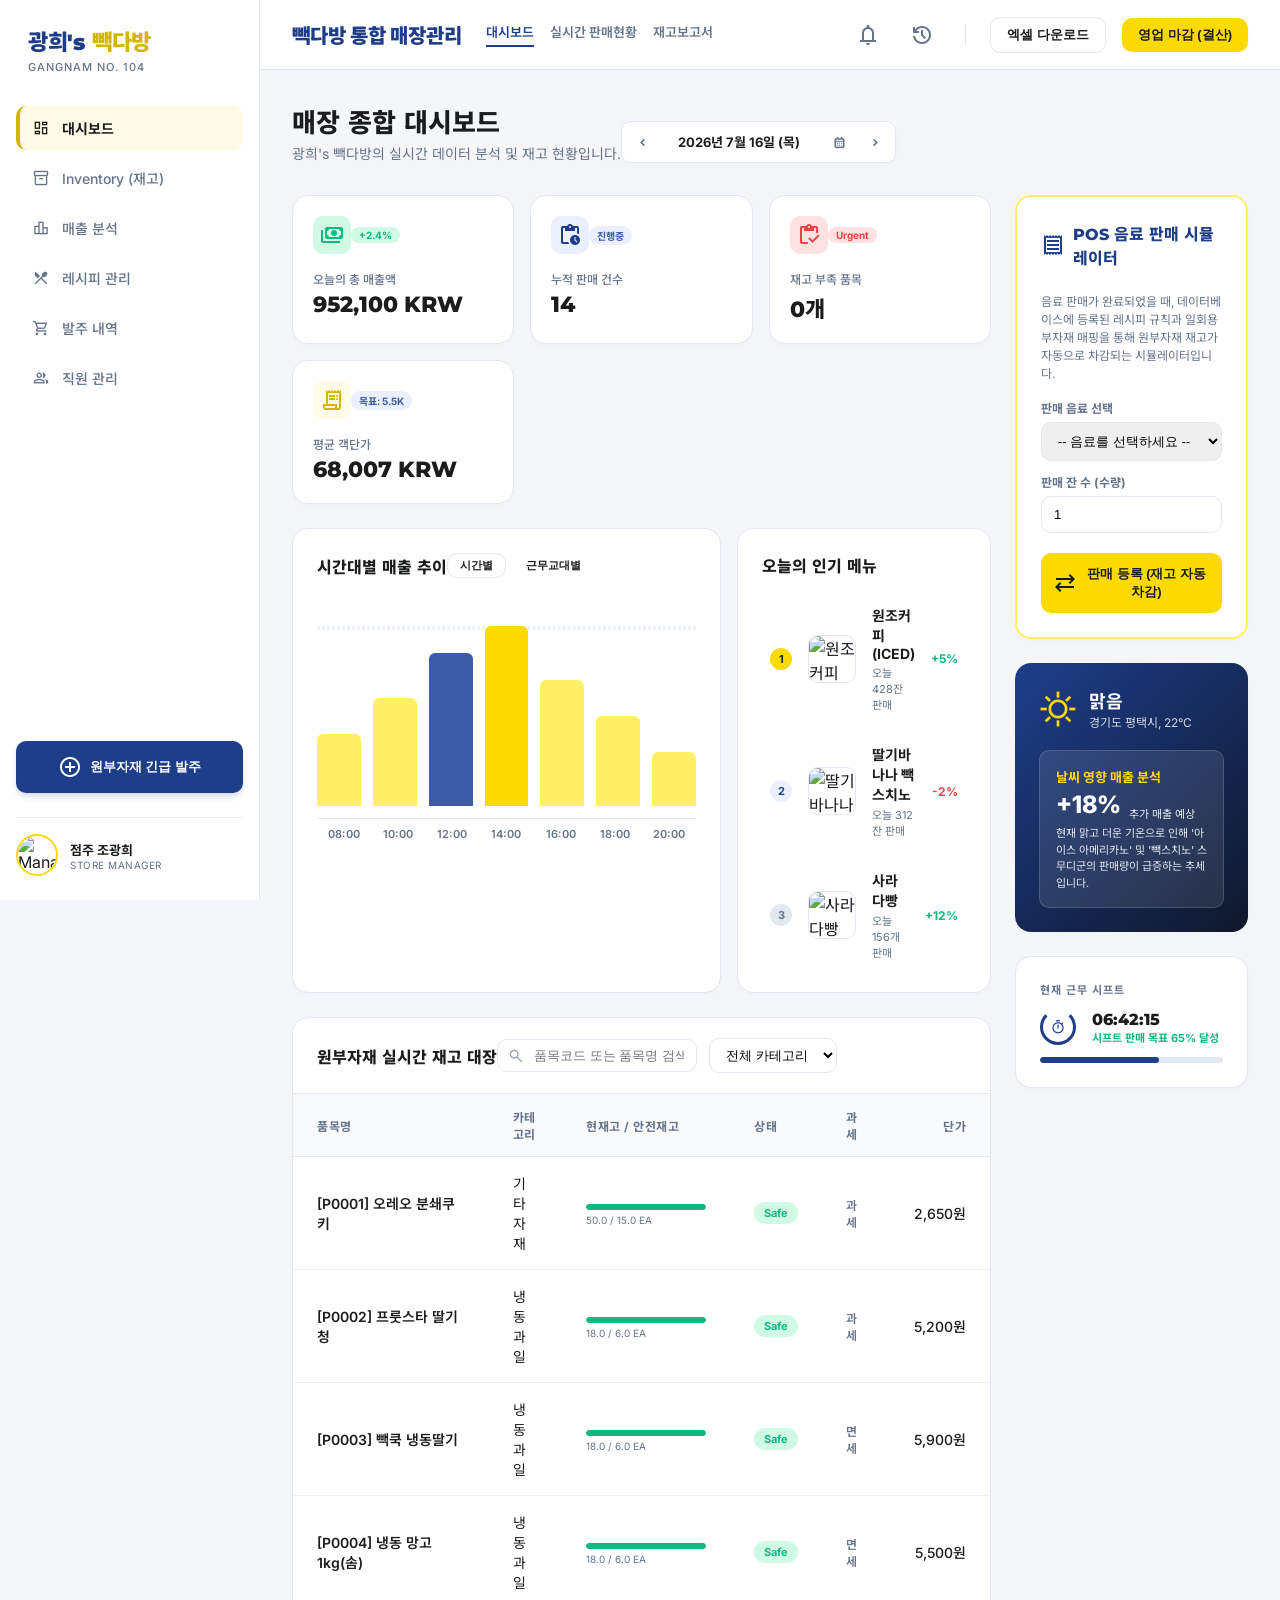
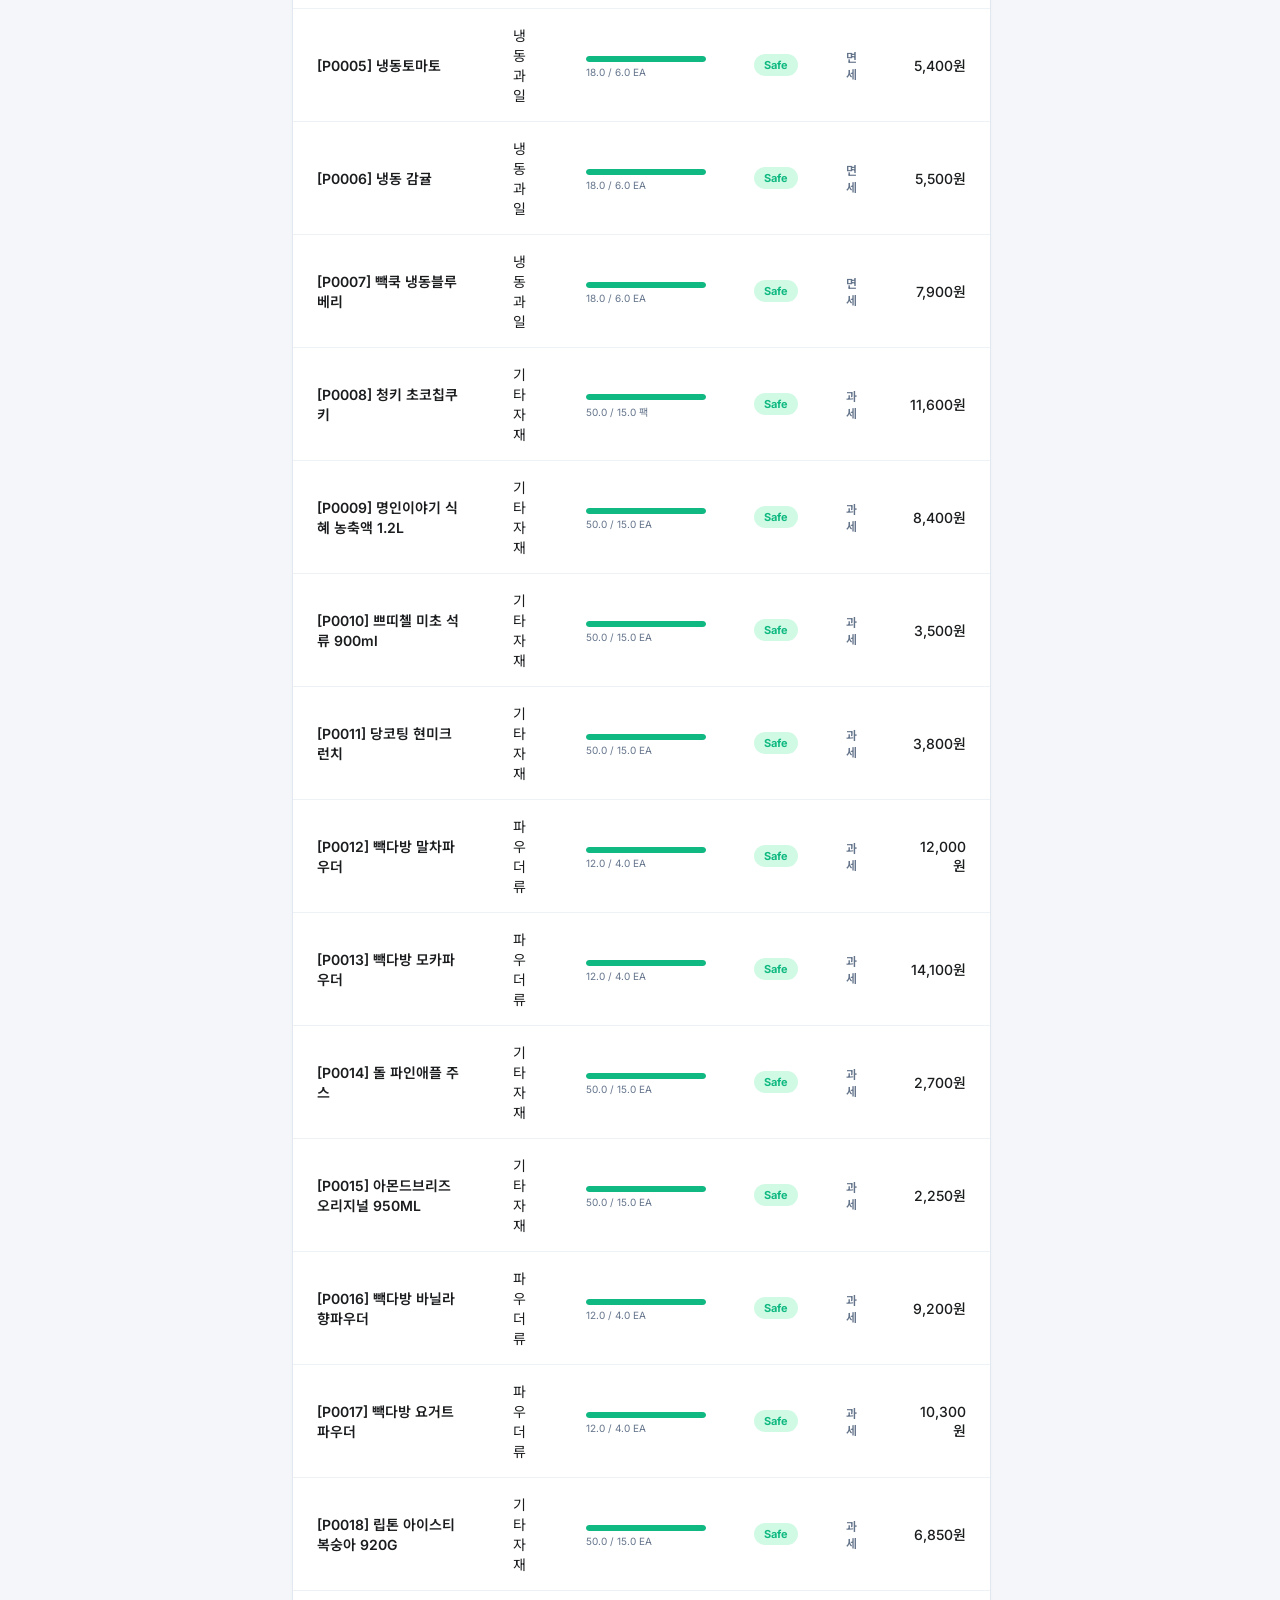
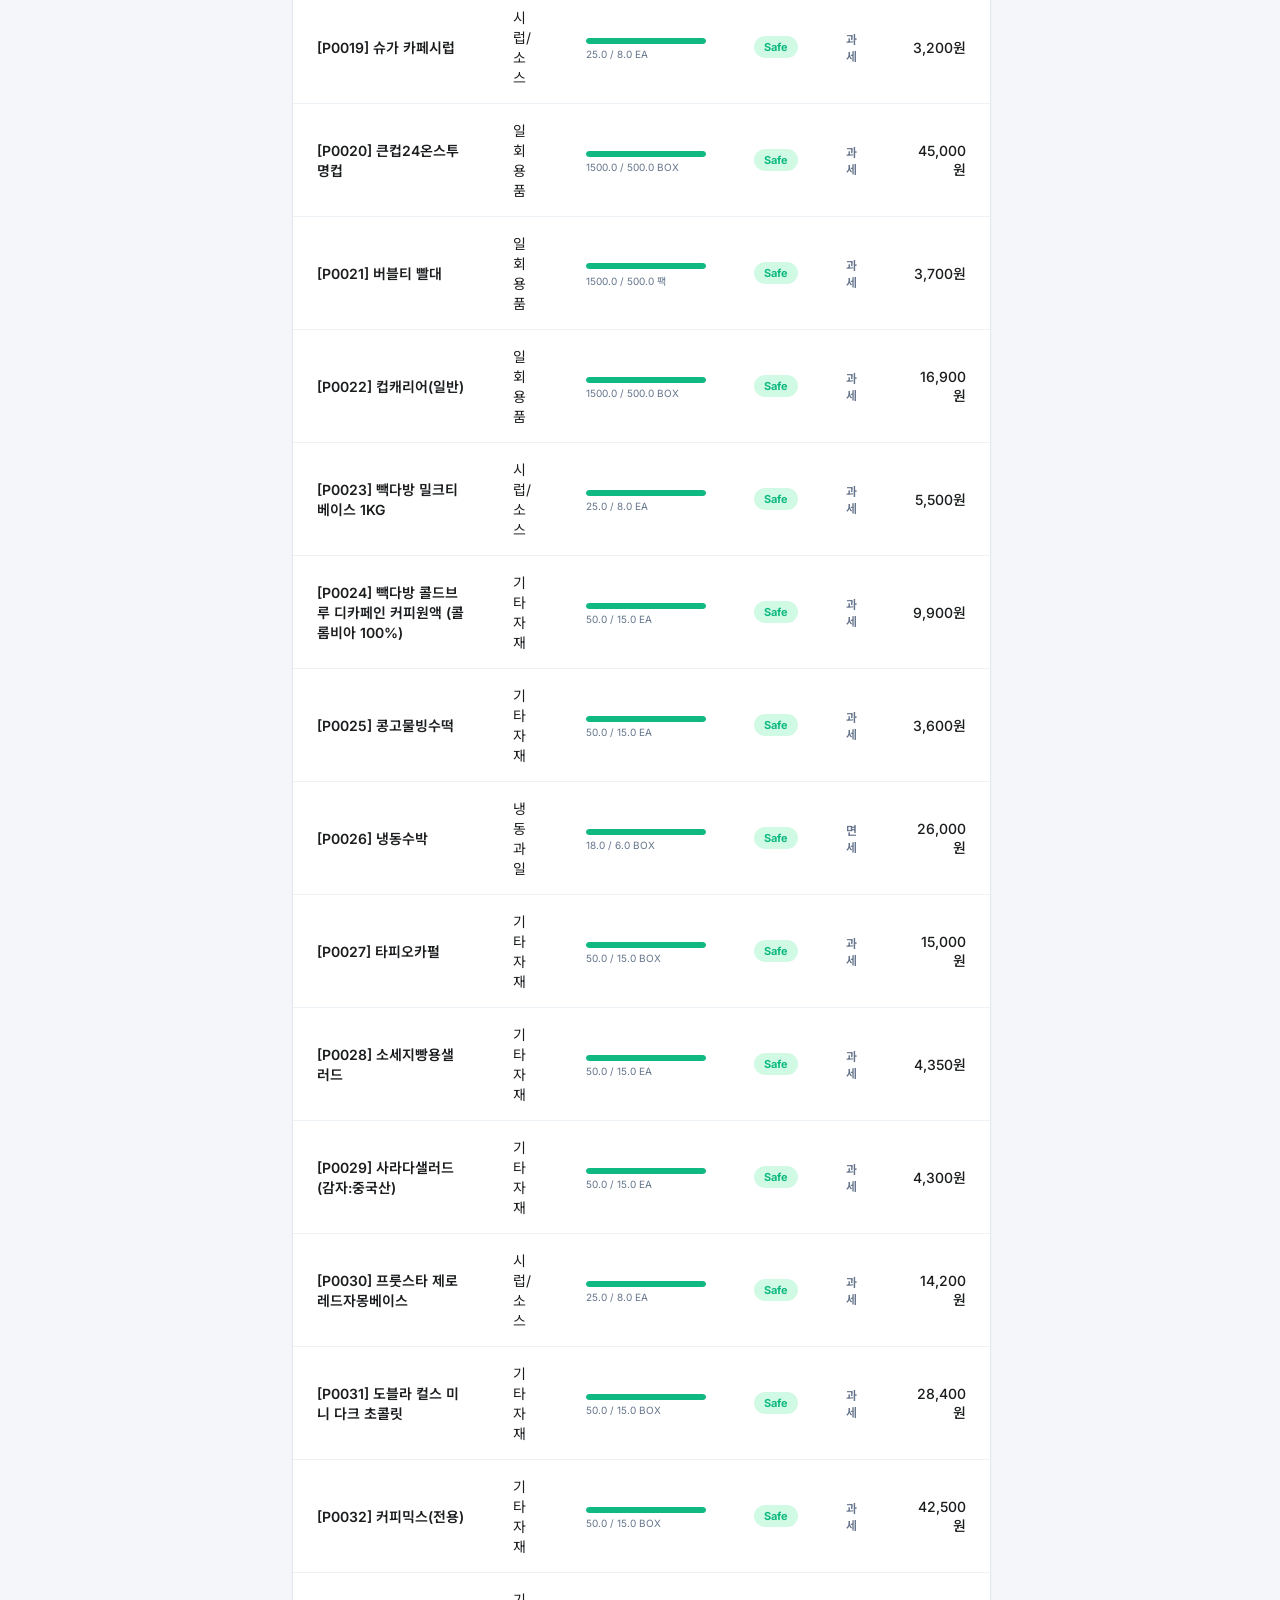
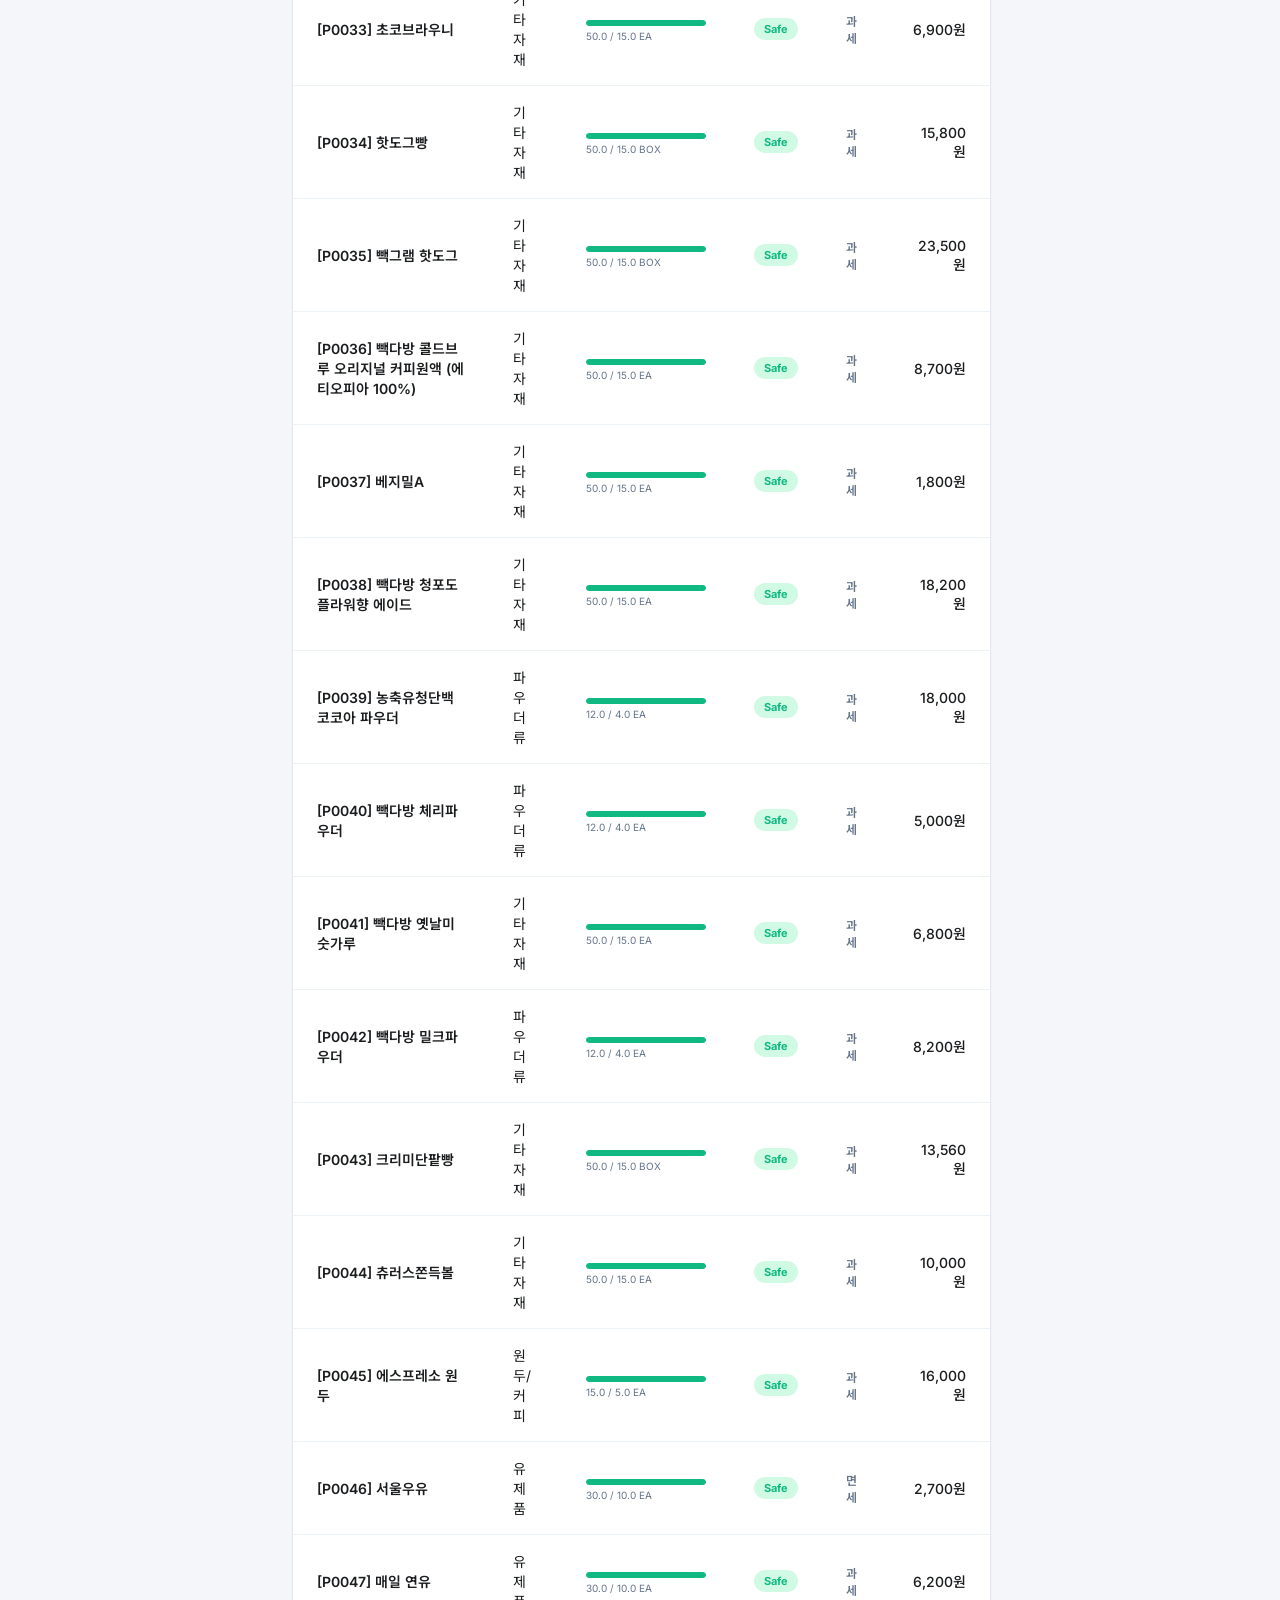
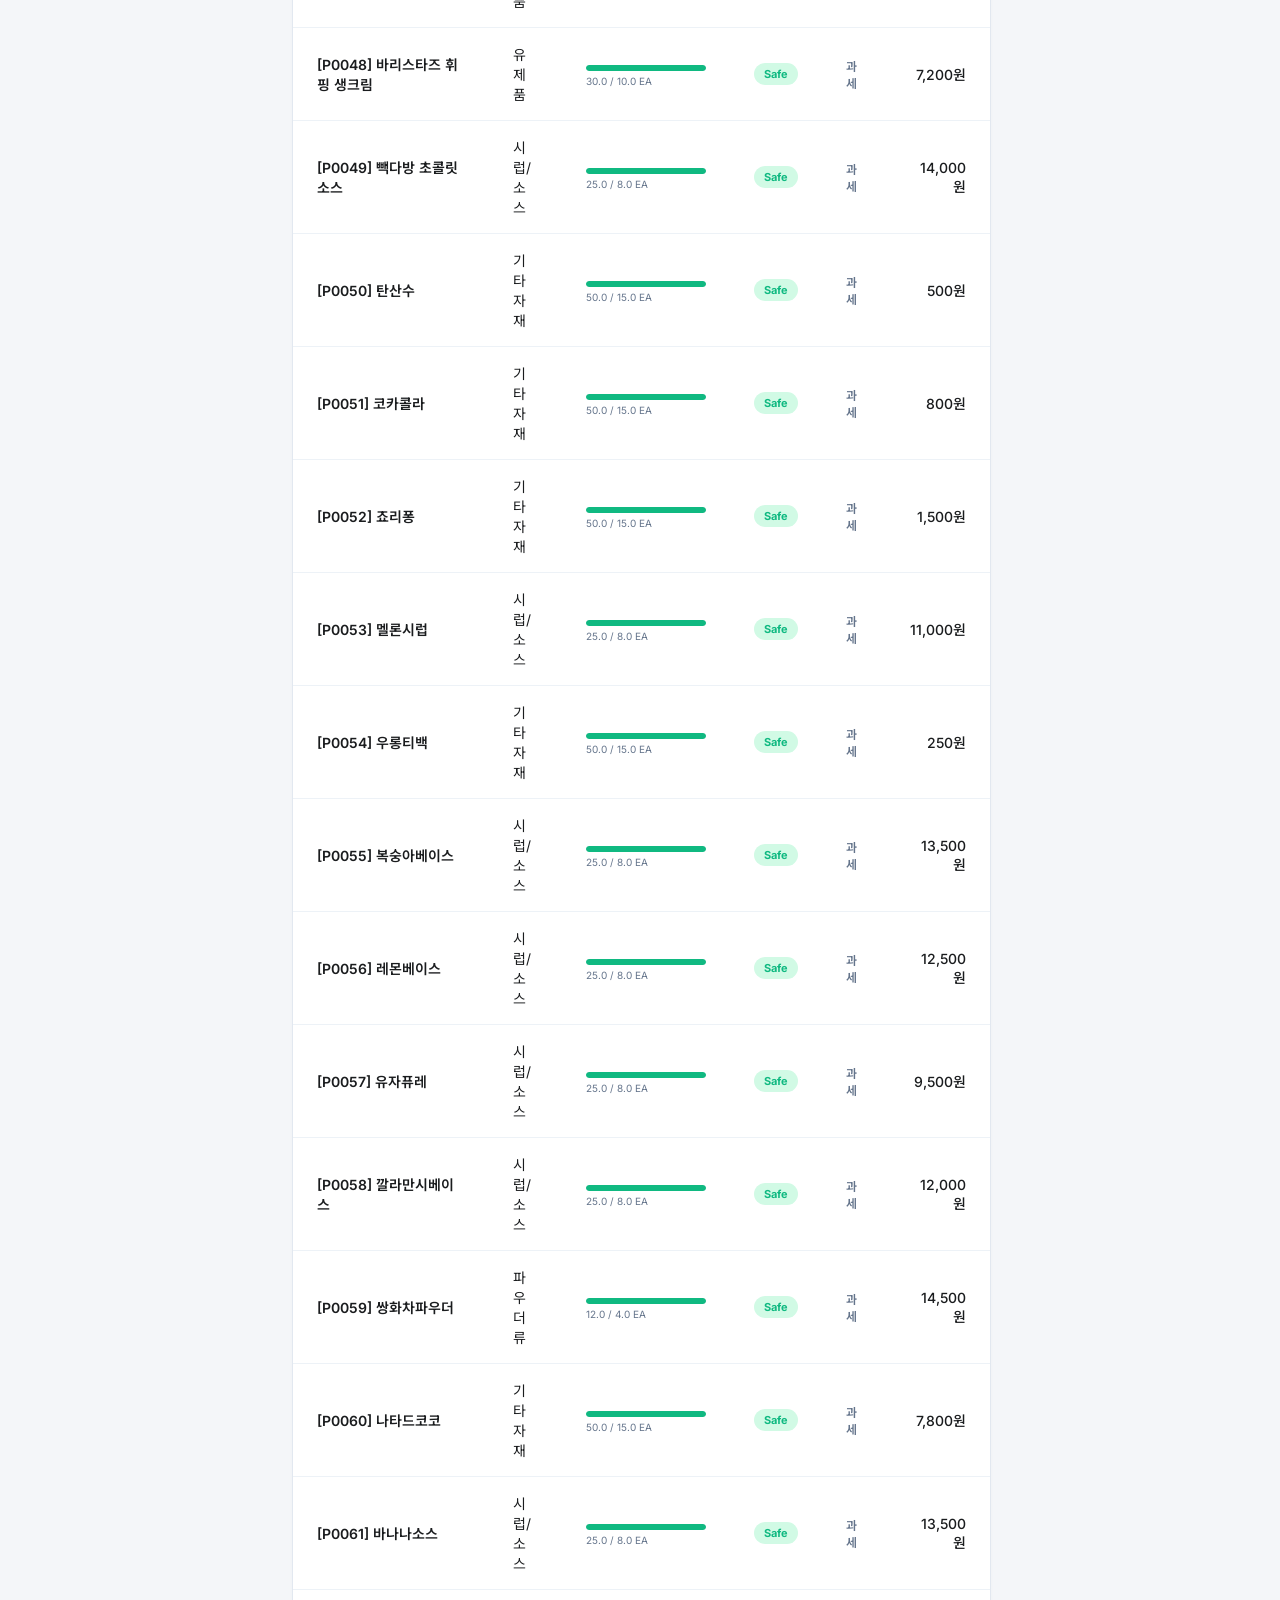
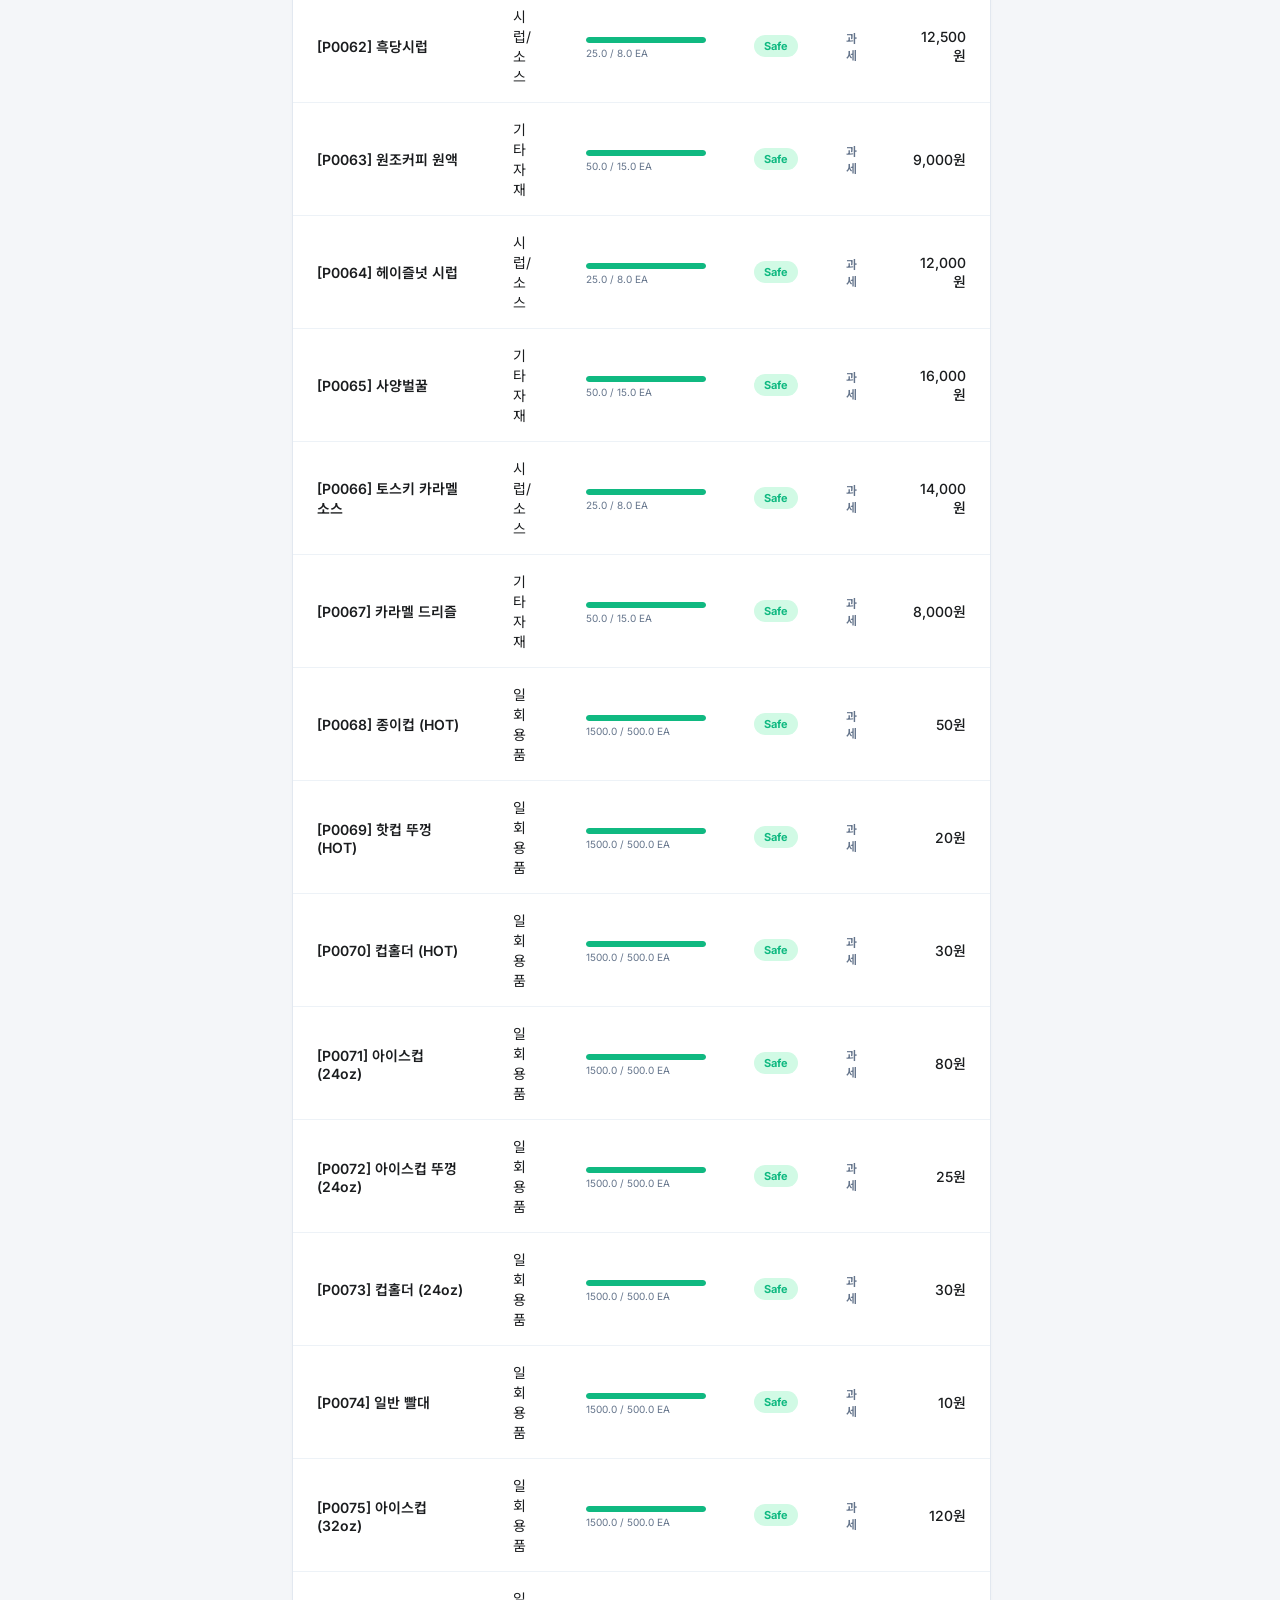
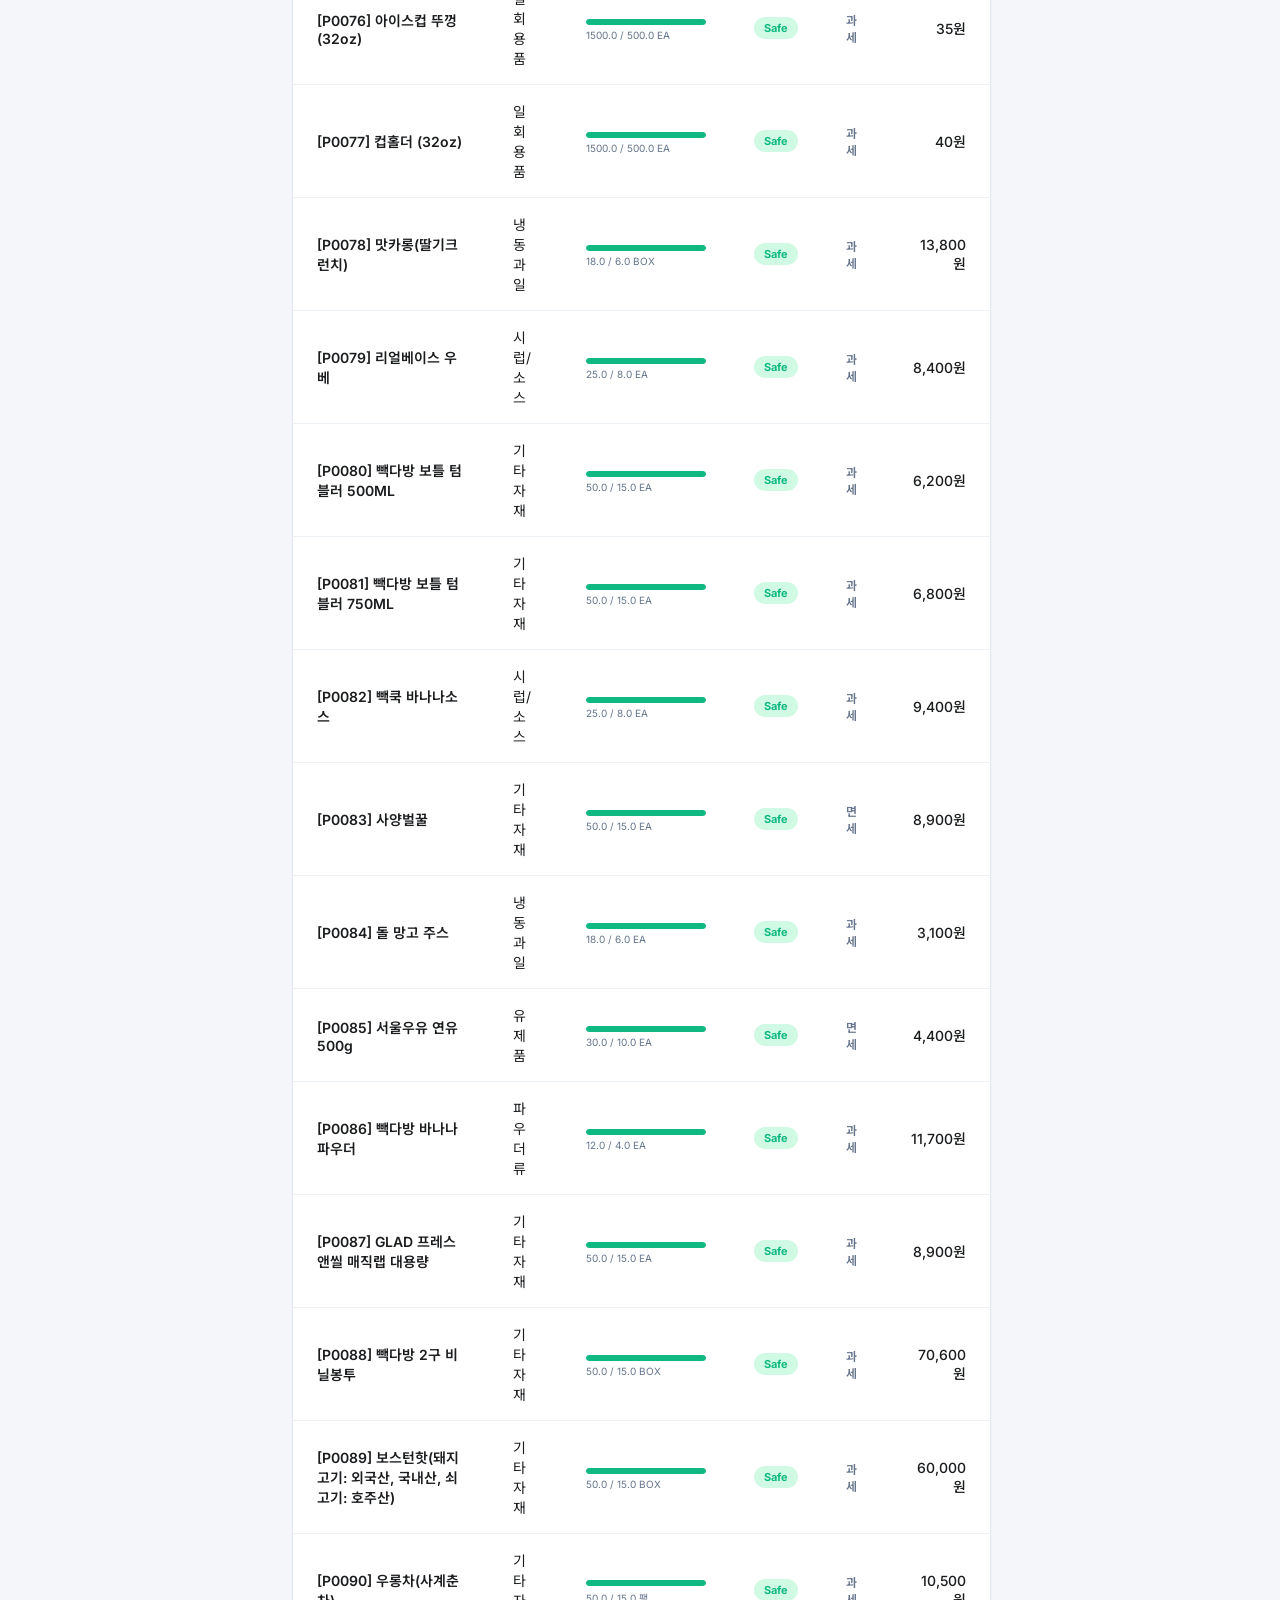
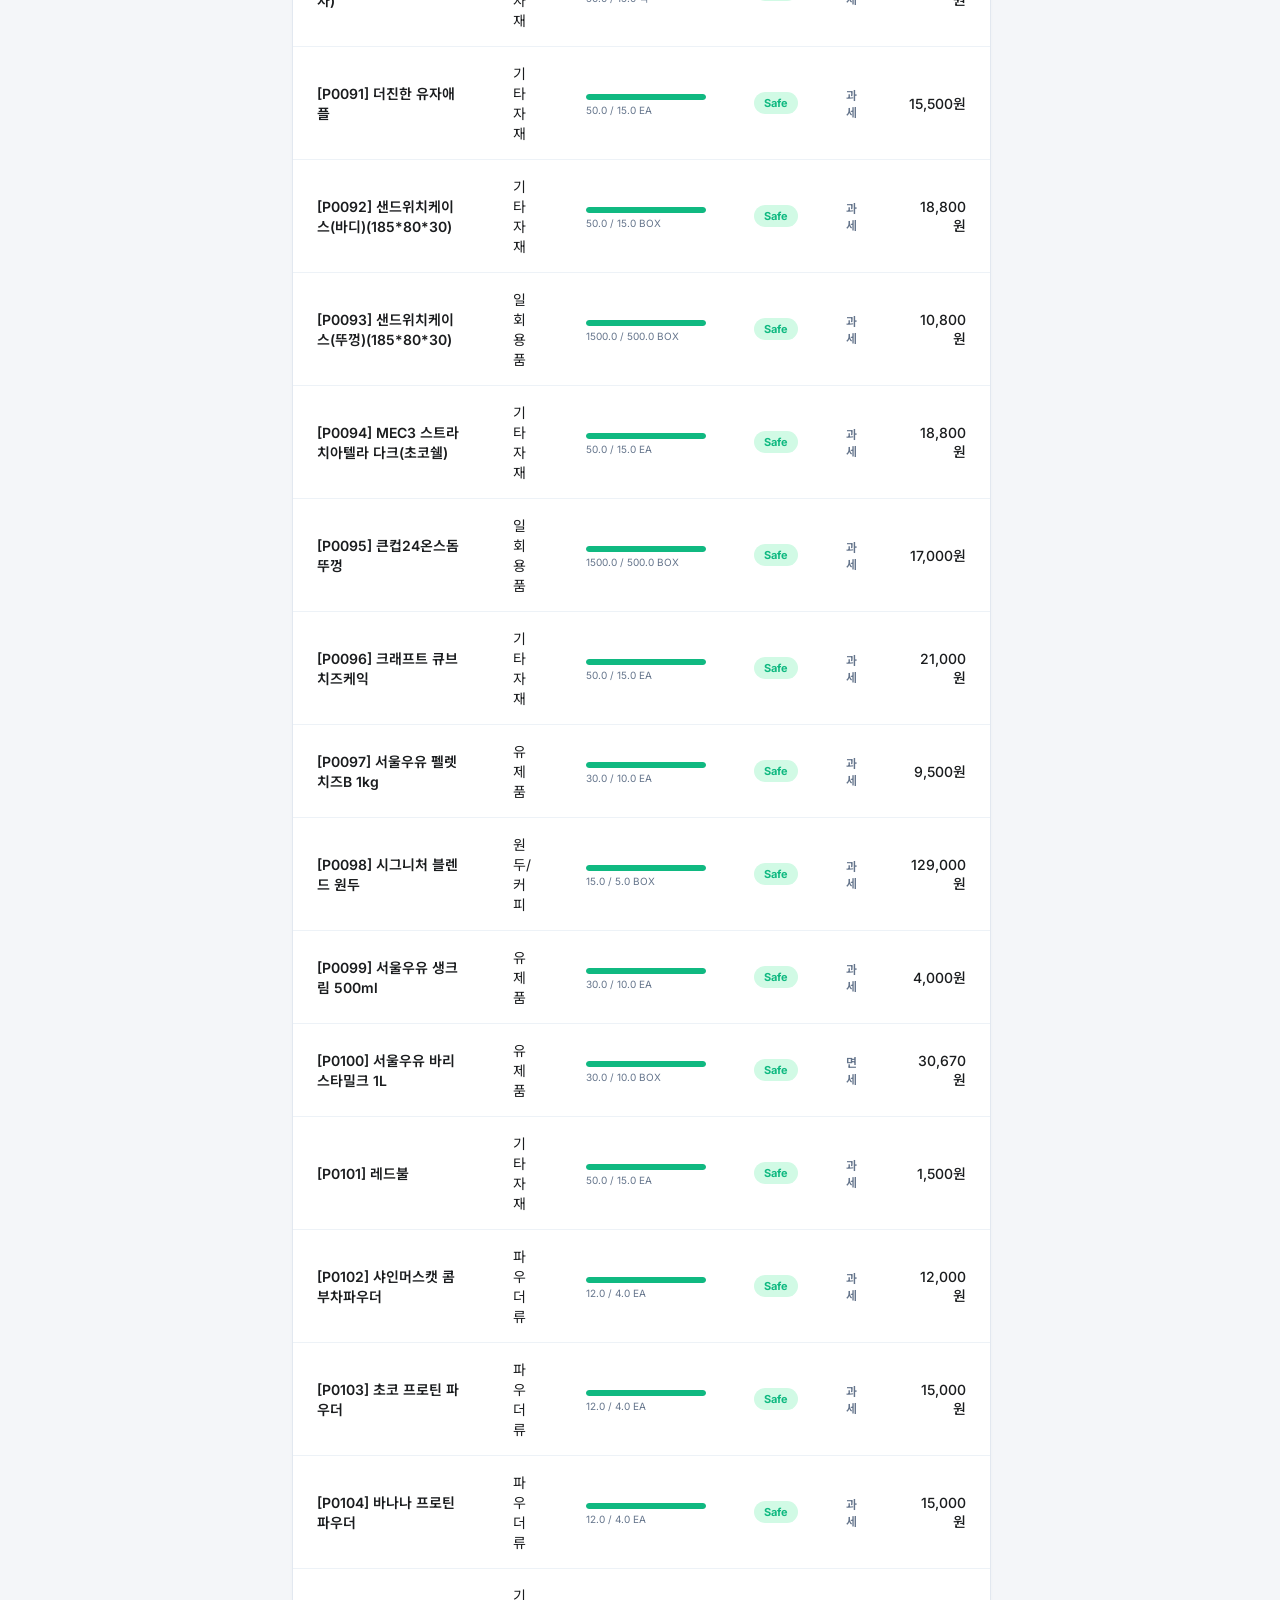
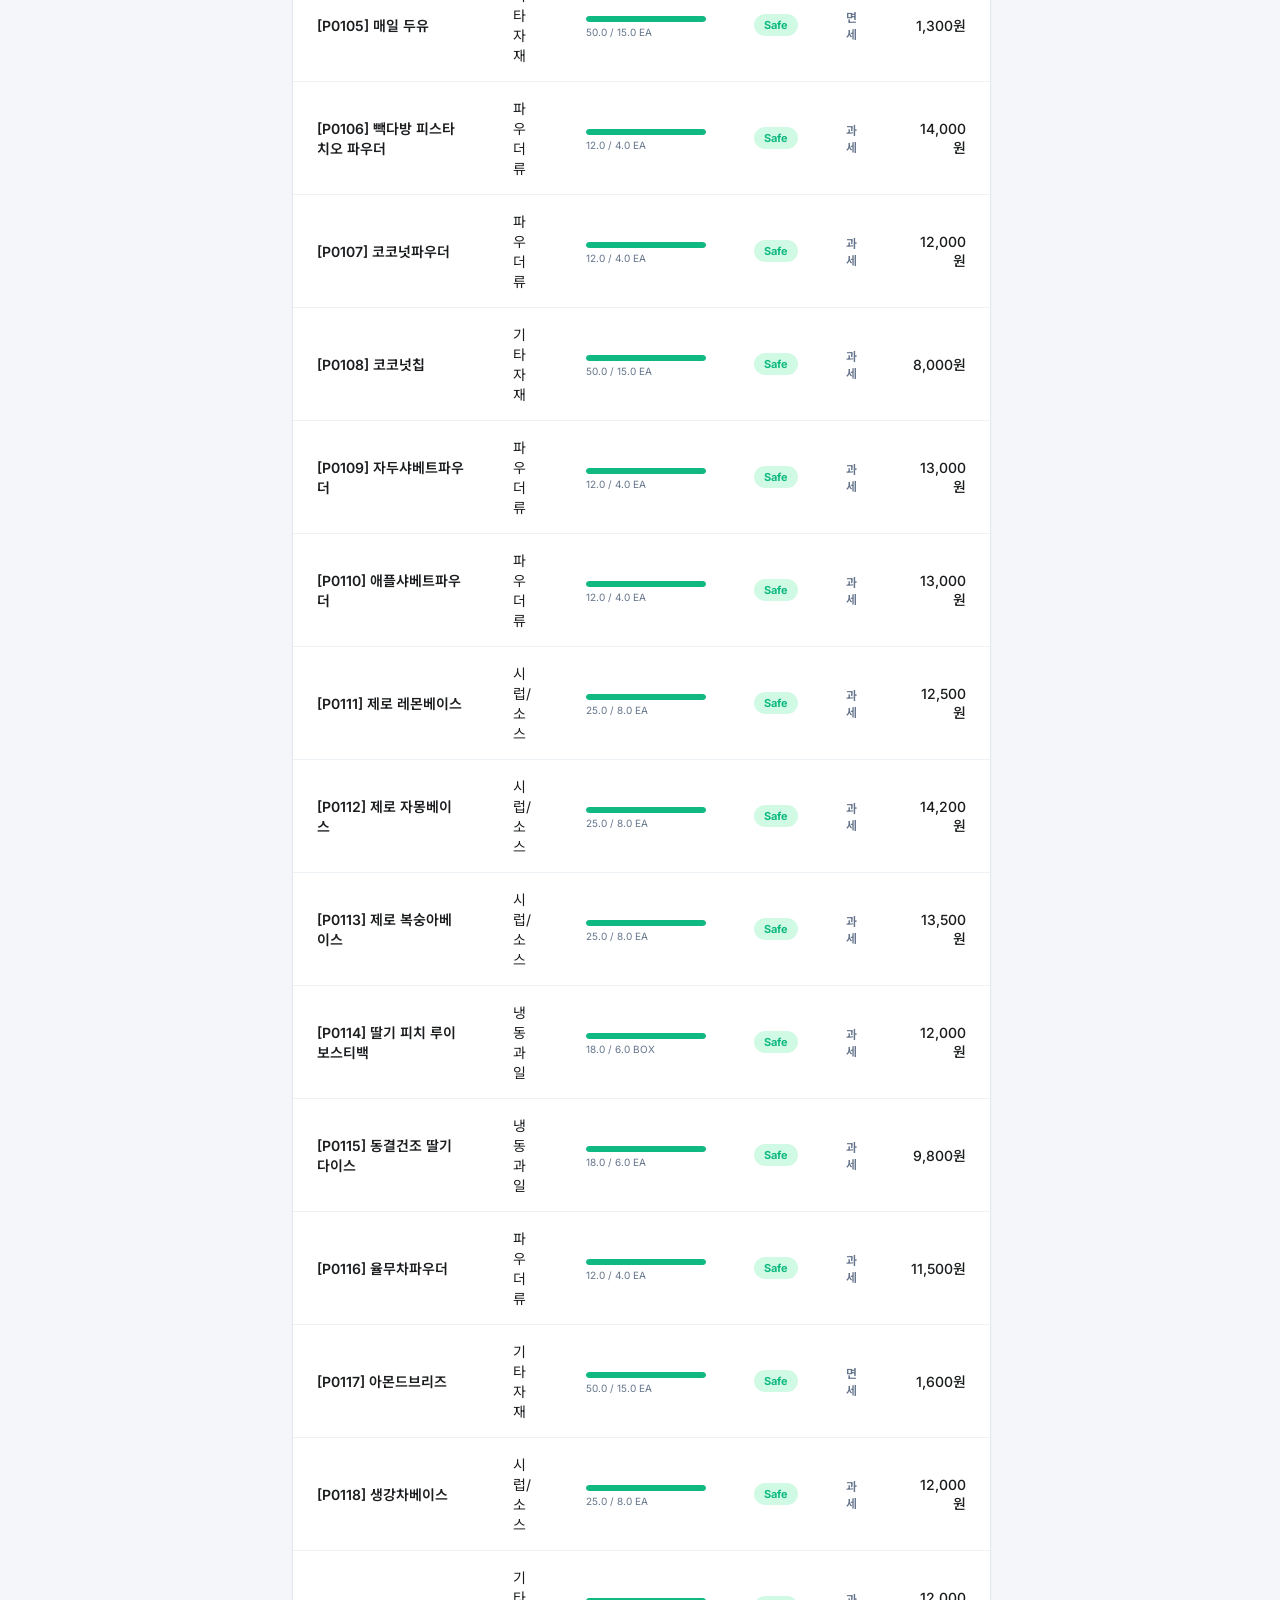
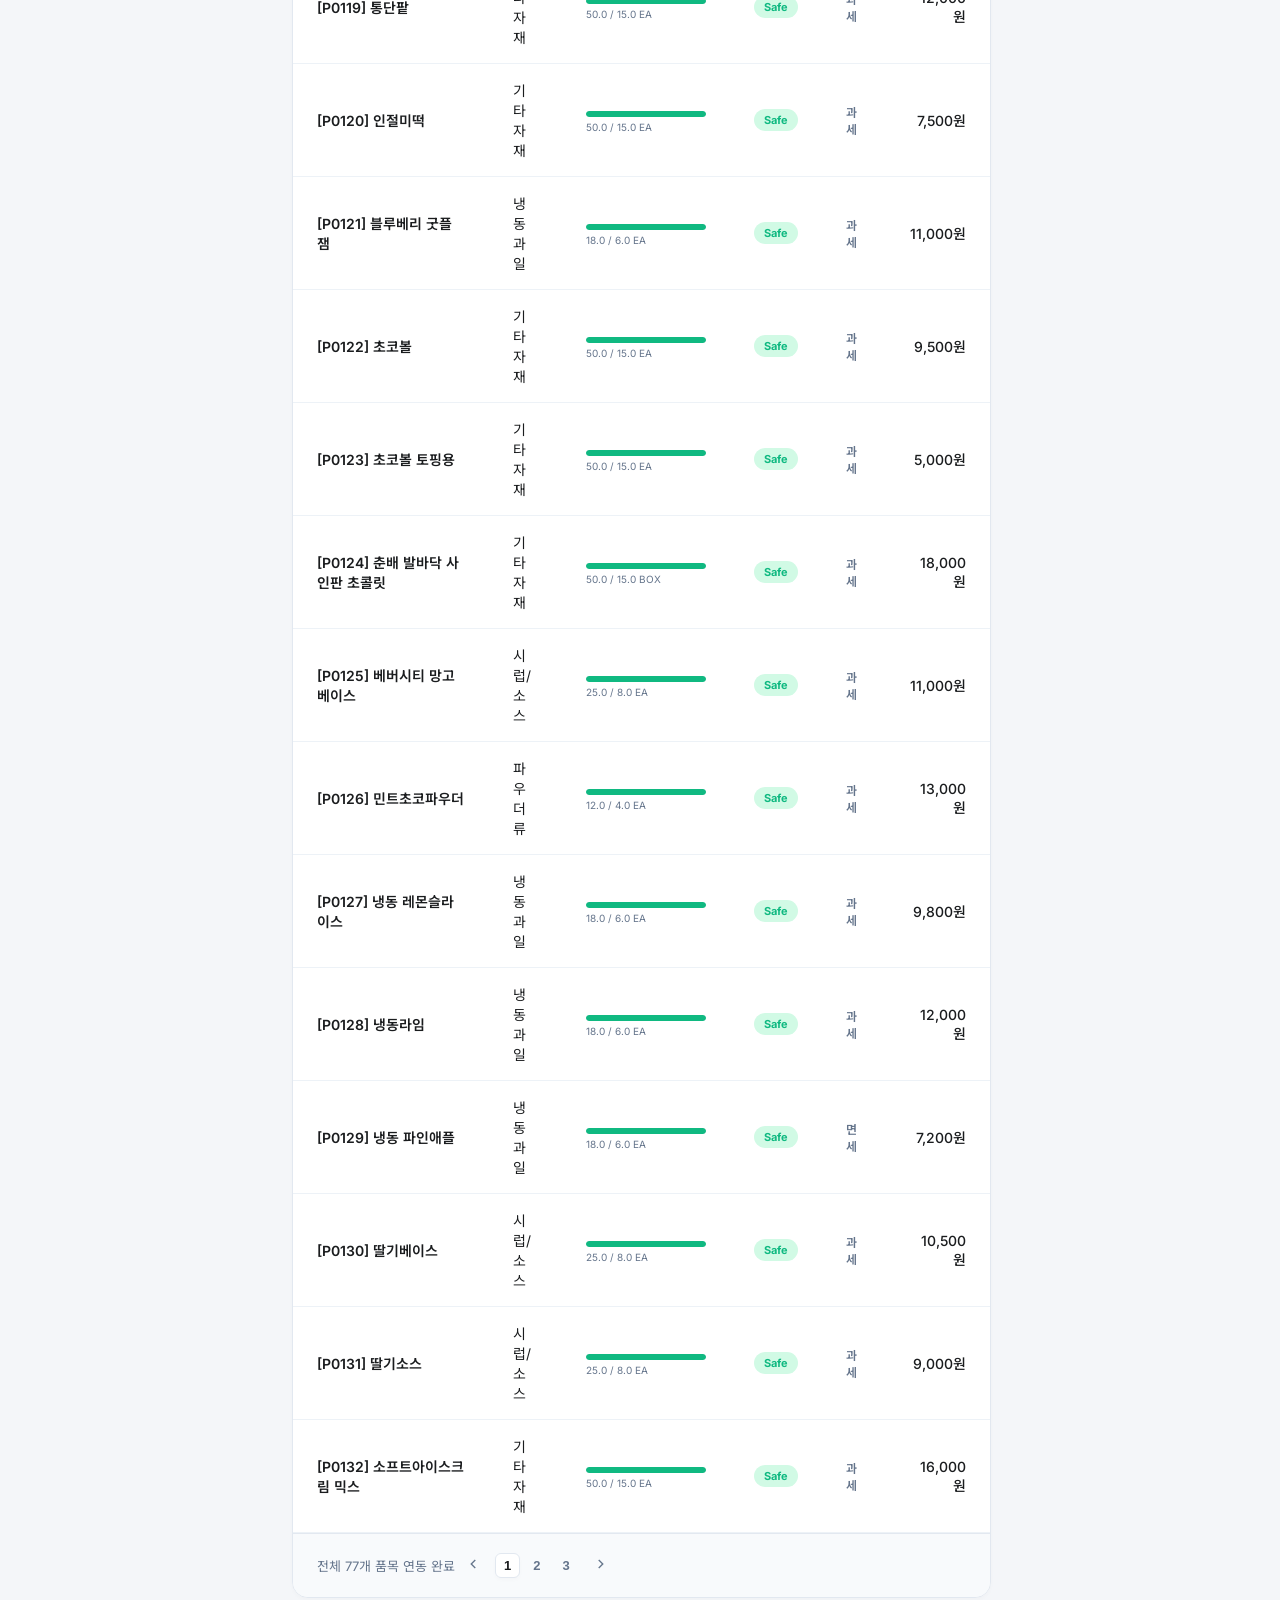
==== commit 6a45bf85: "Change emergency order button to native anchor tag link to bypass pop-up blockers, and update manage" ====
--- a/index.html
+++ b/index.html
@@ -60,16 +60,18 @@
         </nav>
         
         <div class="sidebar-action">
-            <button class="btn-order">
-                <span class="material-symbols-outlined">add_circle</span>
-                원부자재 긴급 발주
-            </button>
+            <a href="https://oms.theborn.co.kr/store/order/main" target="_blank" style="text-decoration: none; width: 100%; display: block;">
+                <button class="btn-order" style="width: 100%; cursor: pointer;">
+                    <span class="material-symbols-outlined">add_circle</span>
+                    원부자재 긴급 발주
+                </button>
+            </a>
         </div>
         
         <div class="sidebar-profile">
             <img class="profile-img" alt="Manager Profile" src="https://lh3.googleusercontent.com/aida-public/[base64]"/>
             <div class="profile-info">
-                <p class="profile-name">점주 황광희</p>
+                <p class="profile-name">점주 조광희</p>
                 <p class="profile-role">Store Manager</p>
             </div>
         </div>
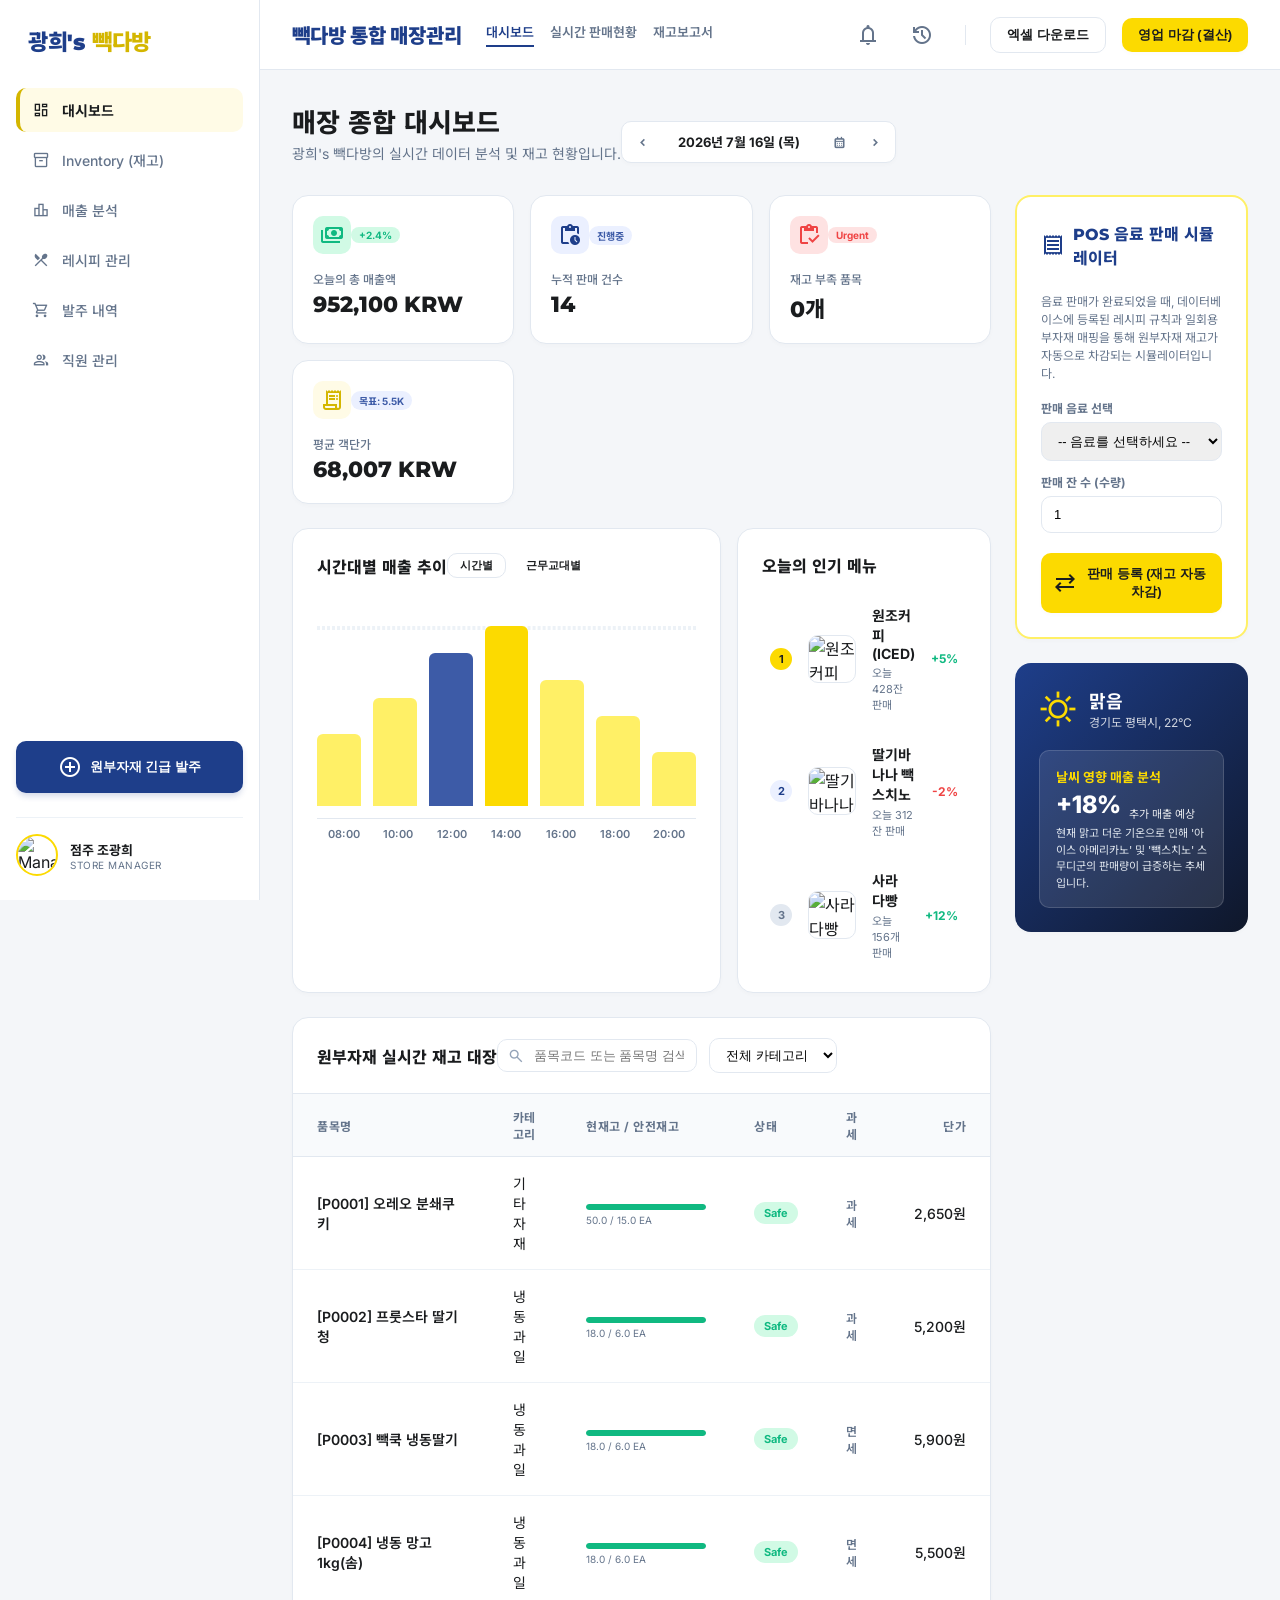
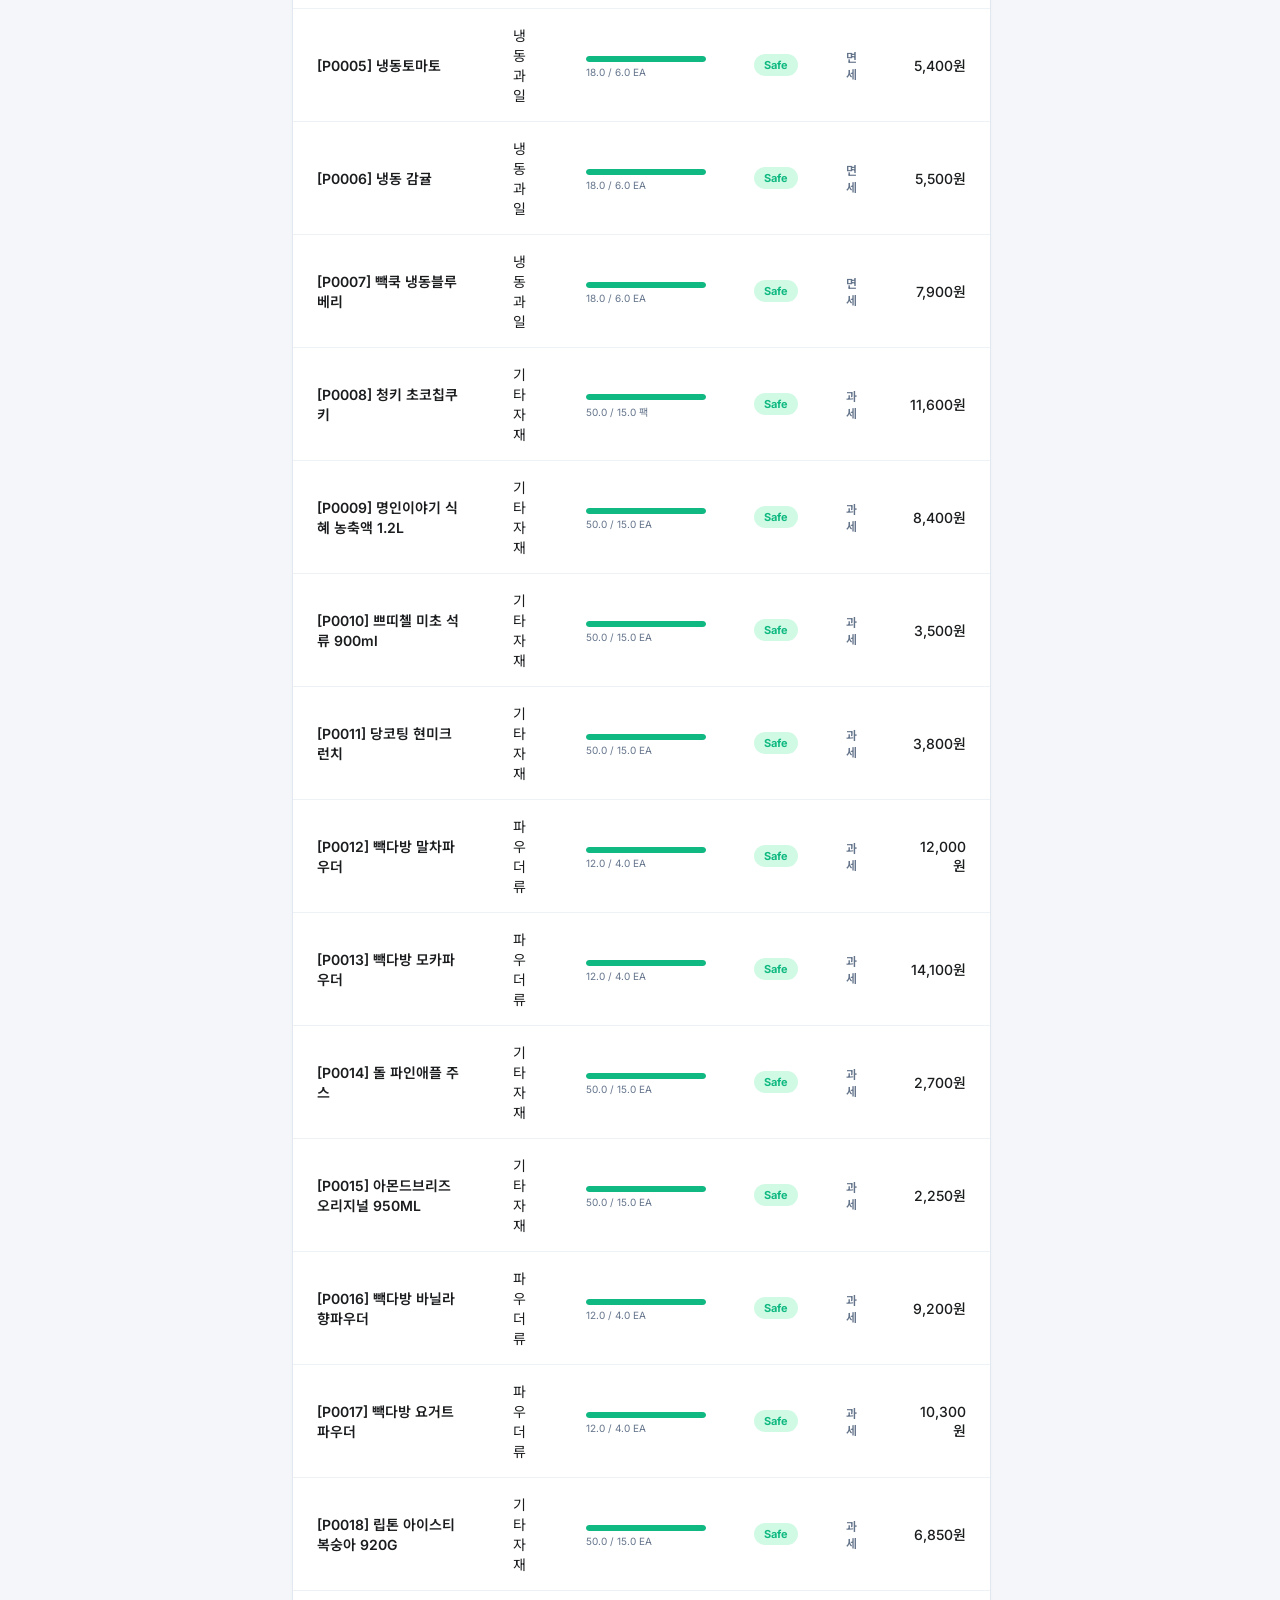
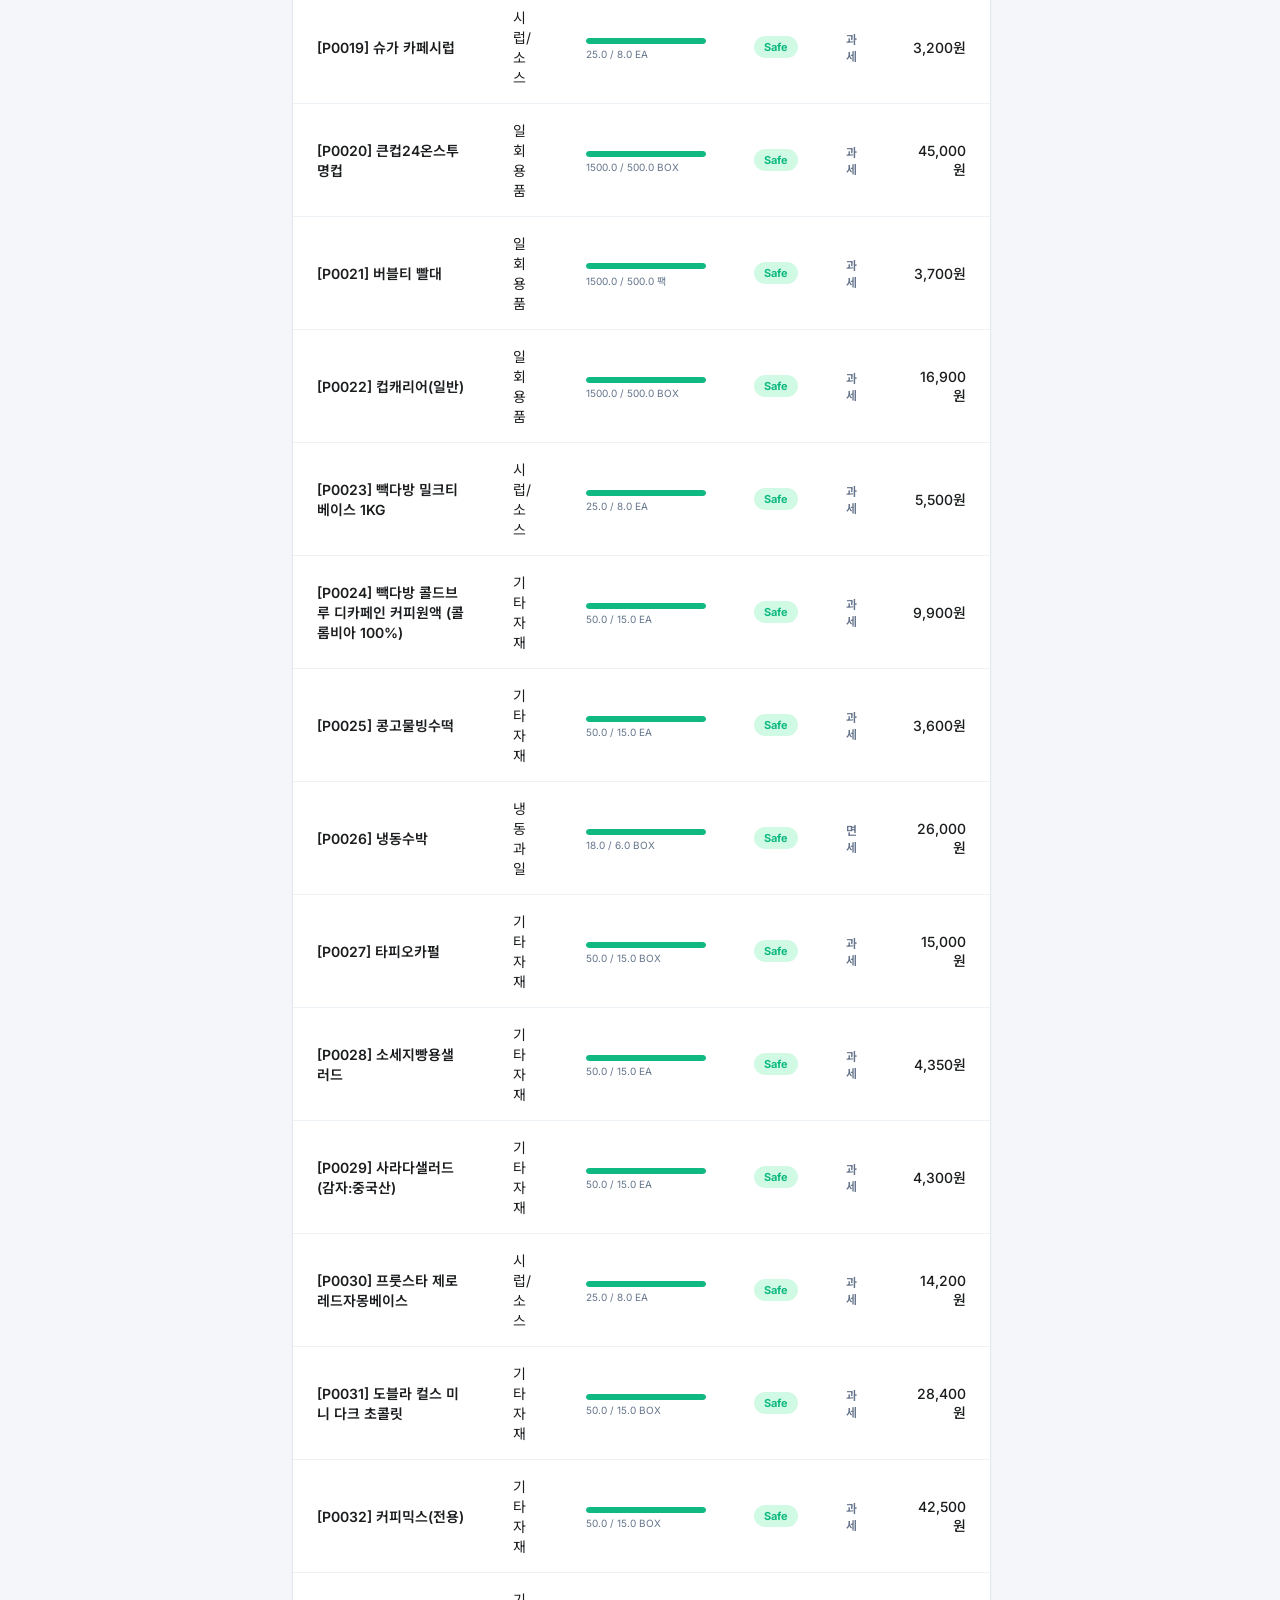
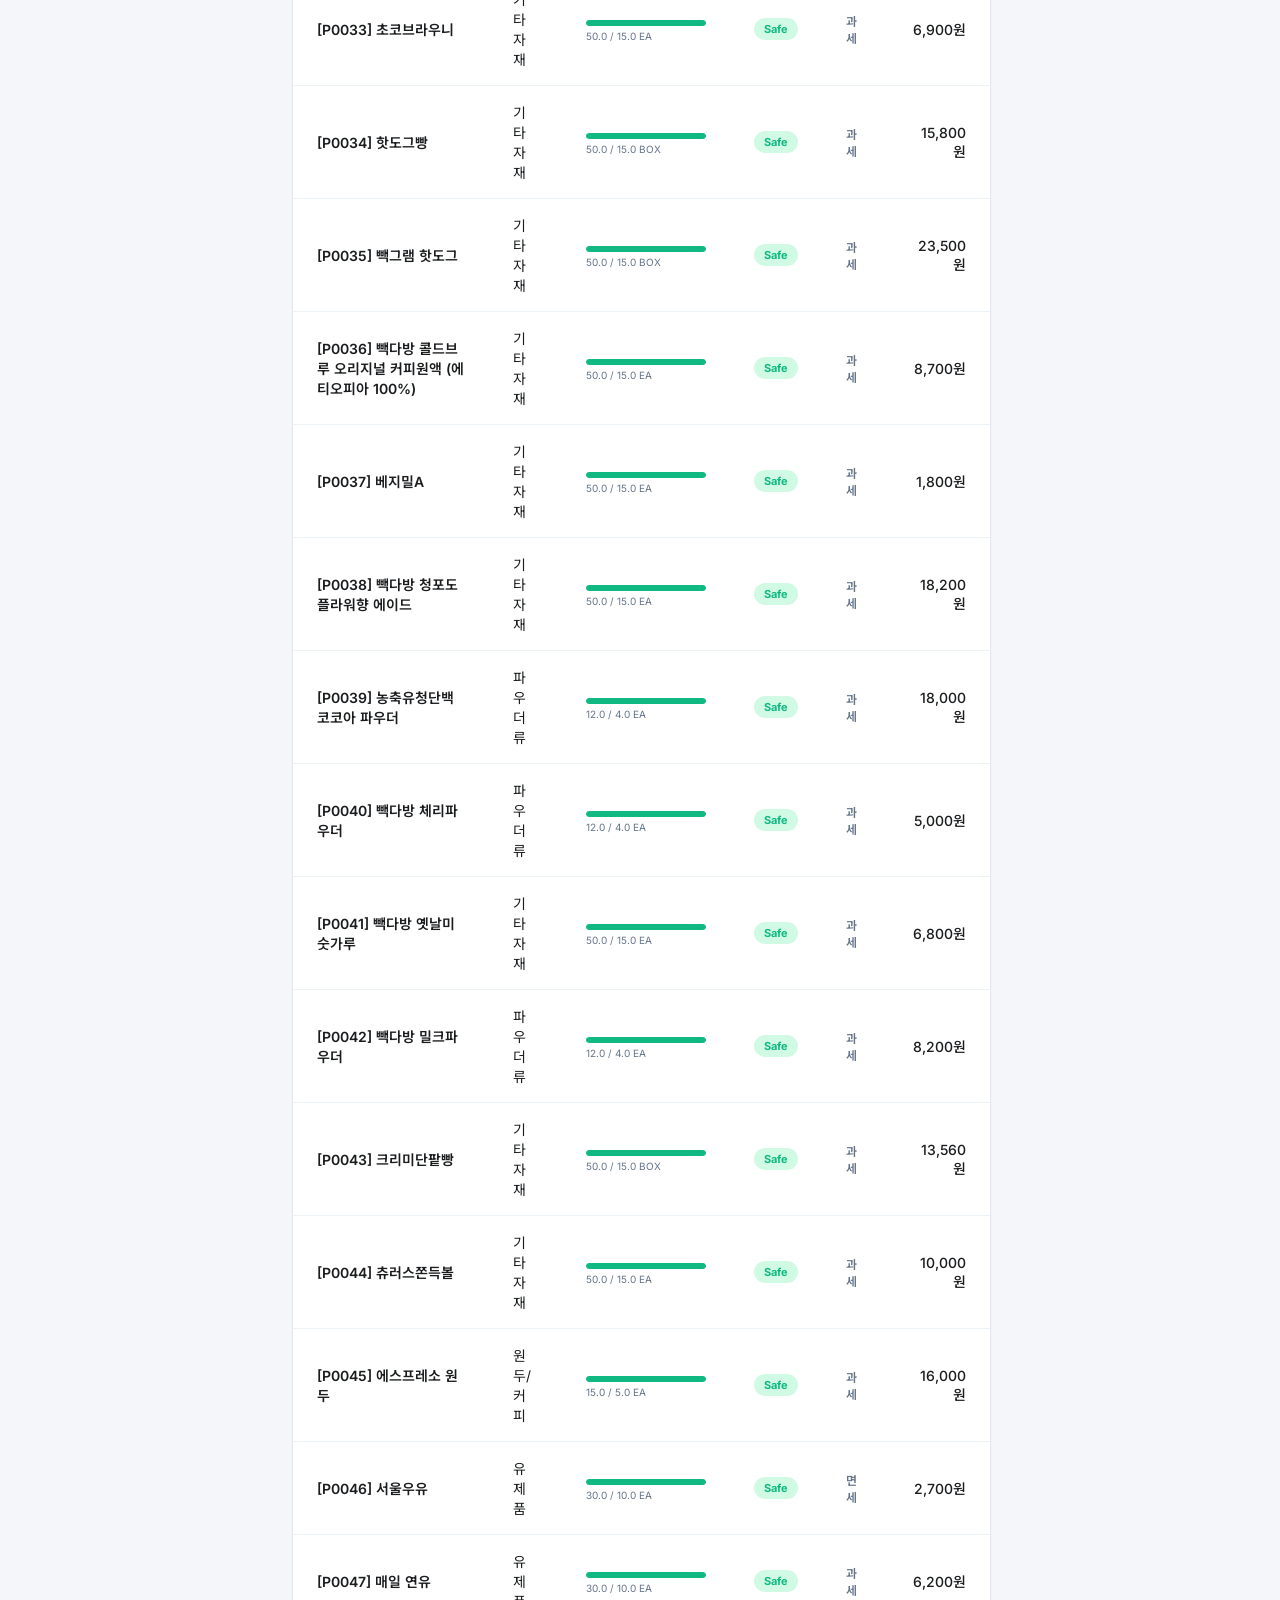
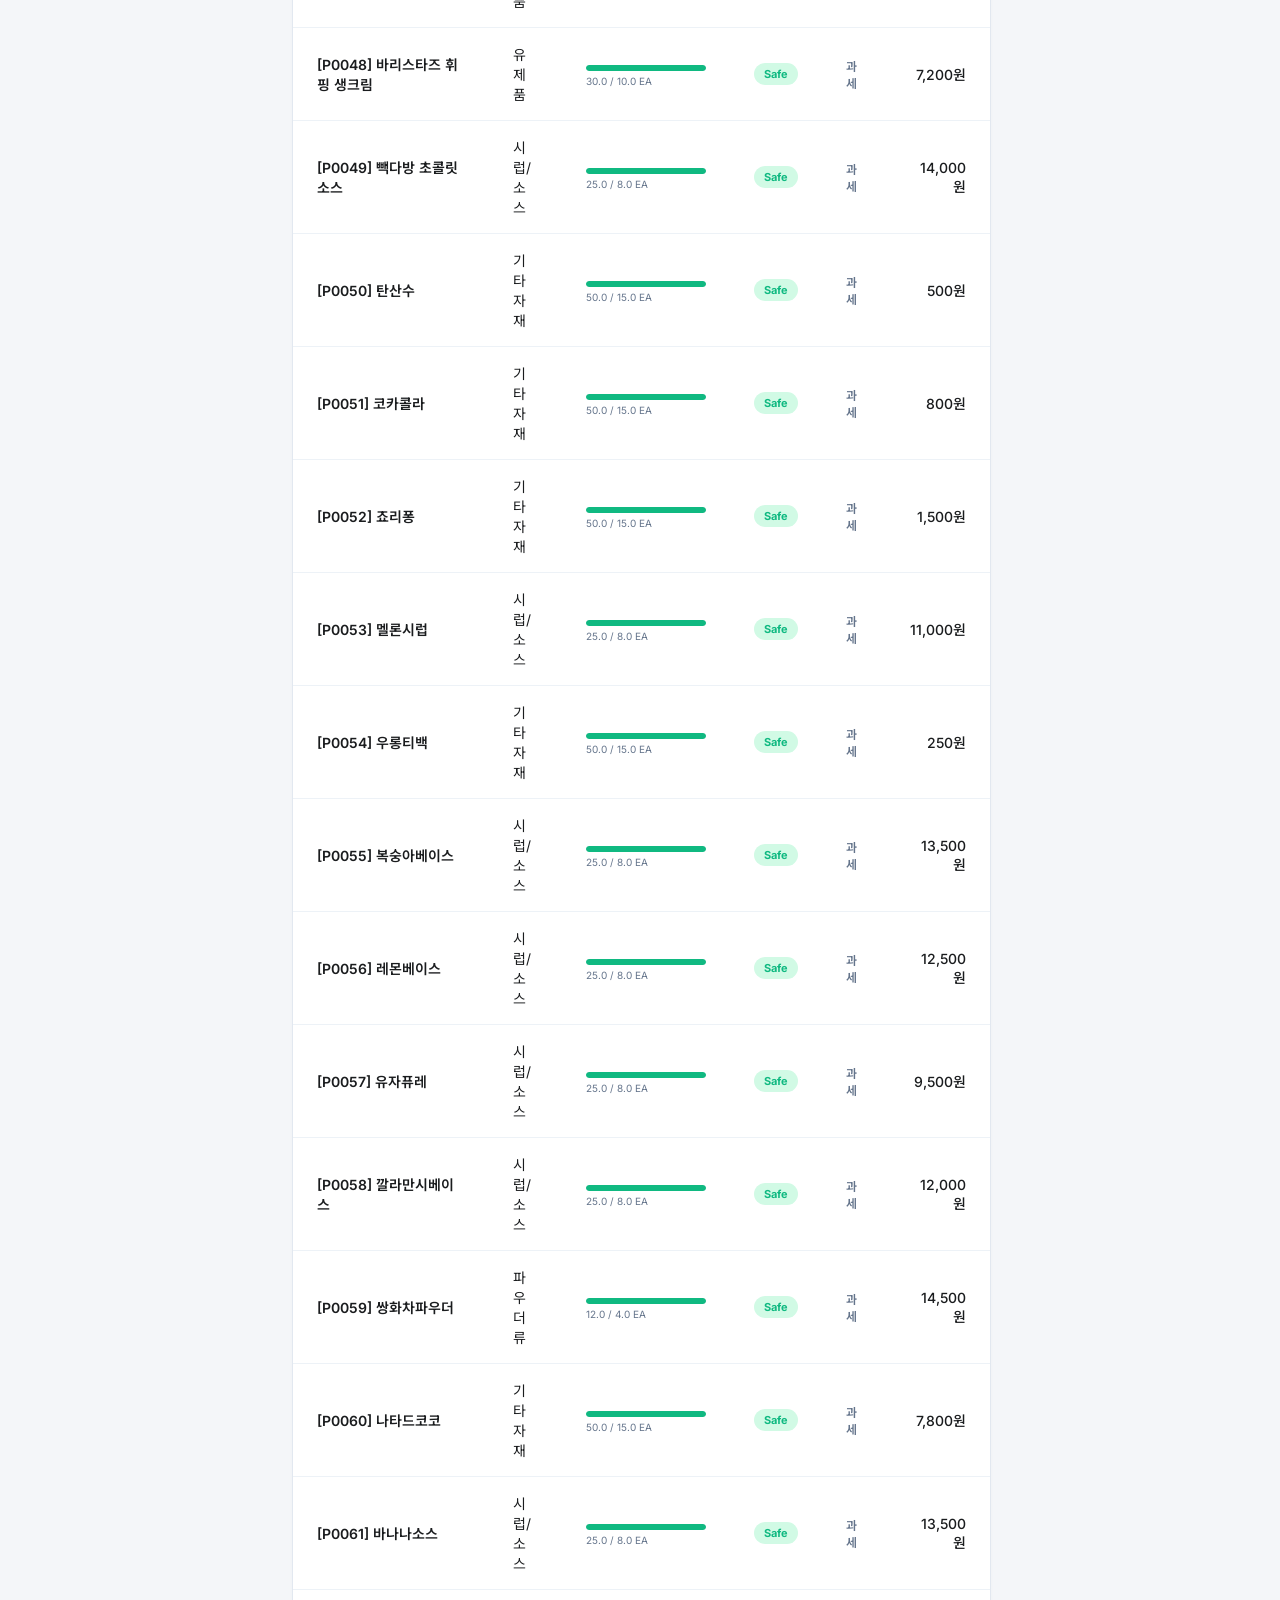
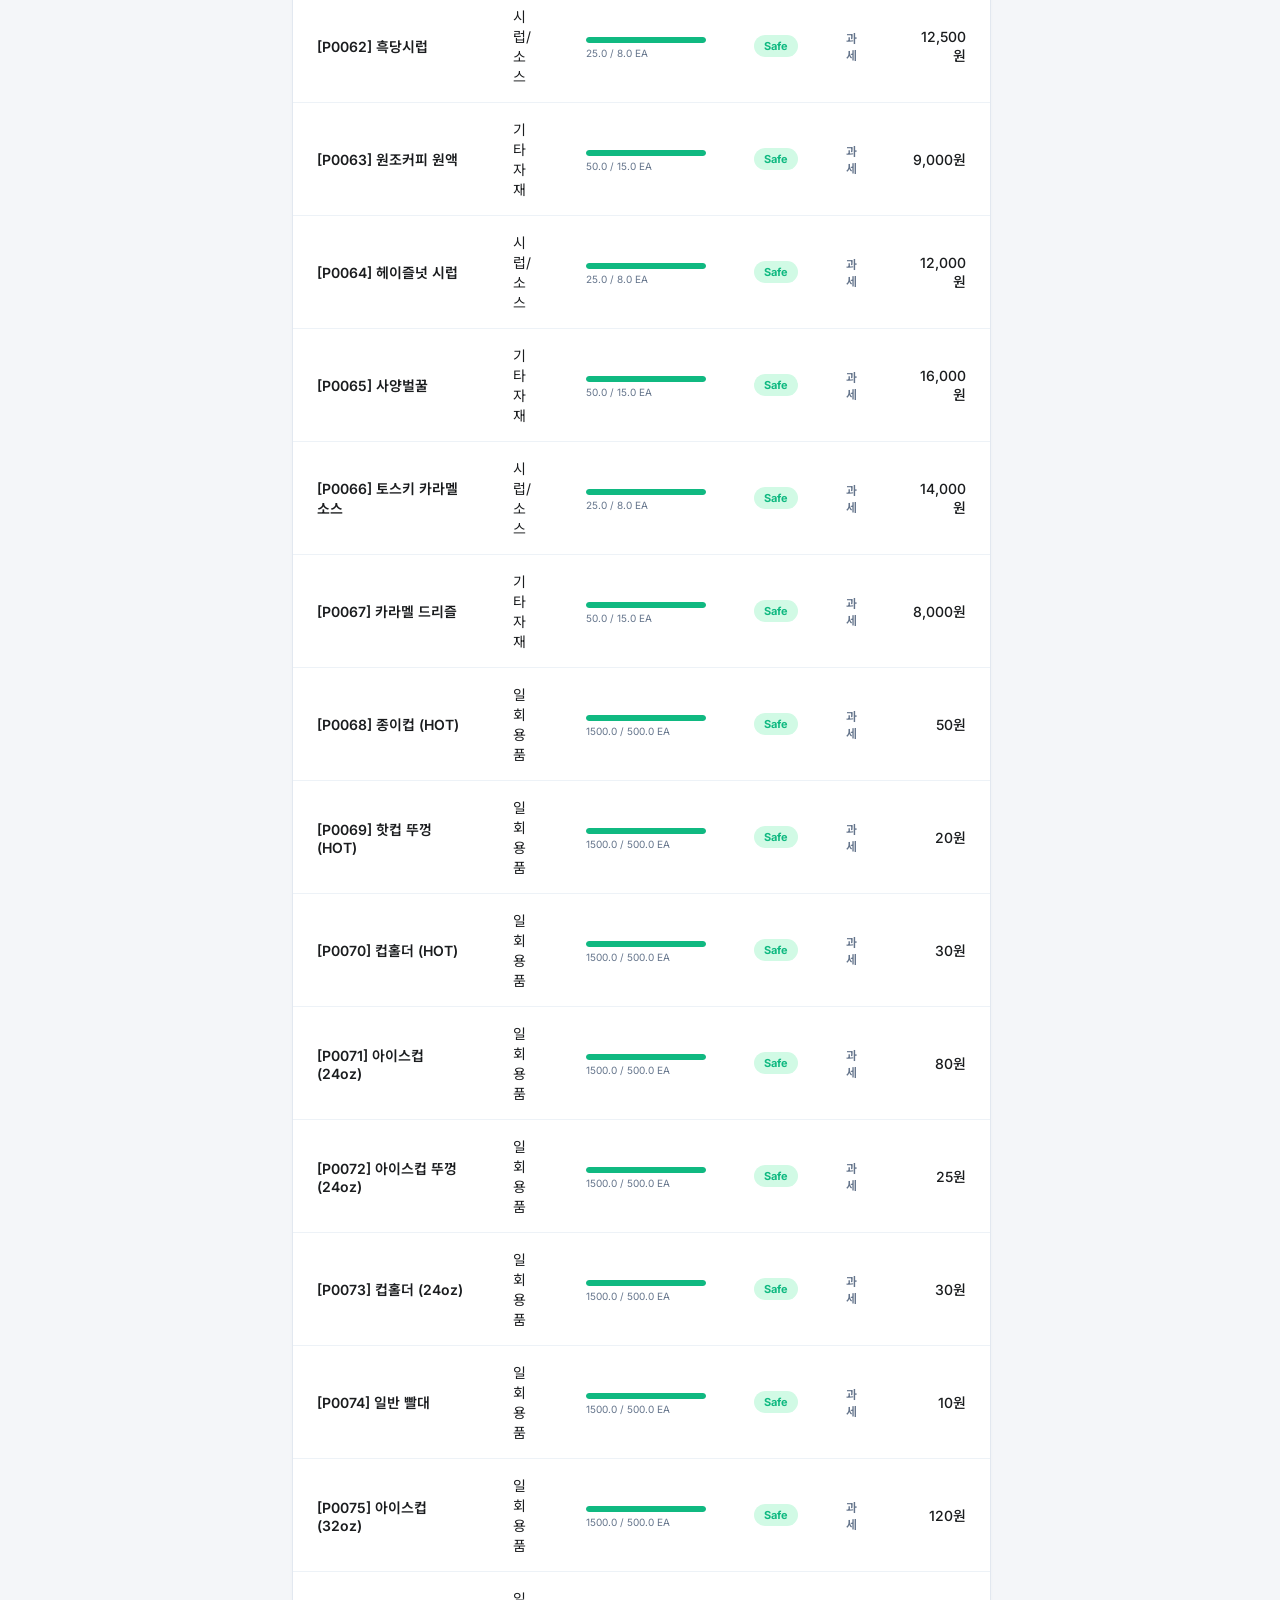
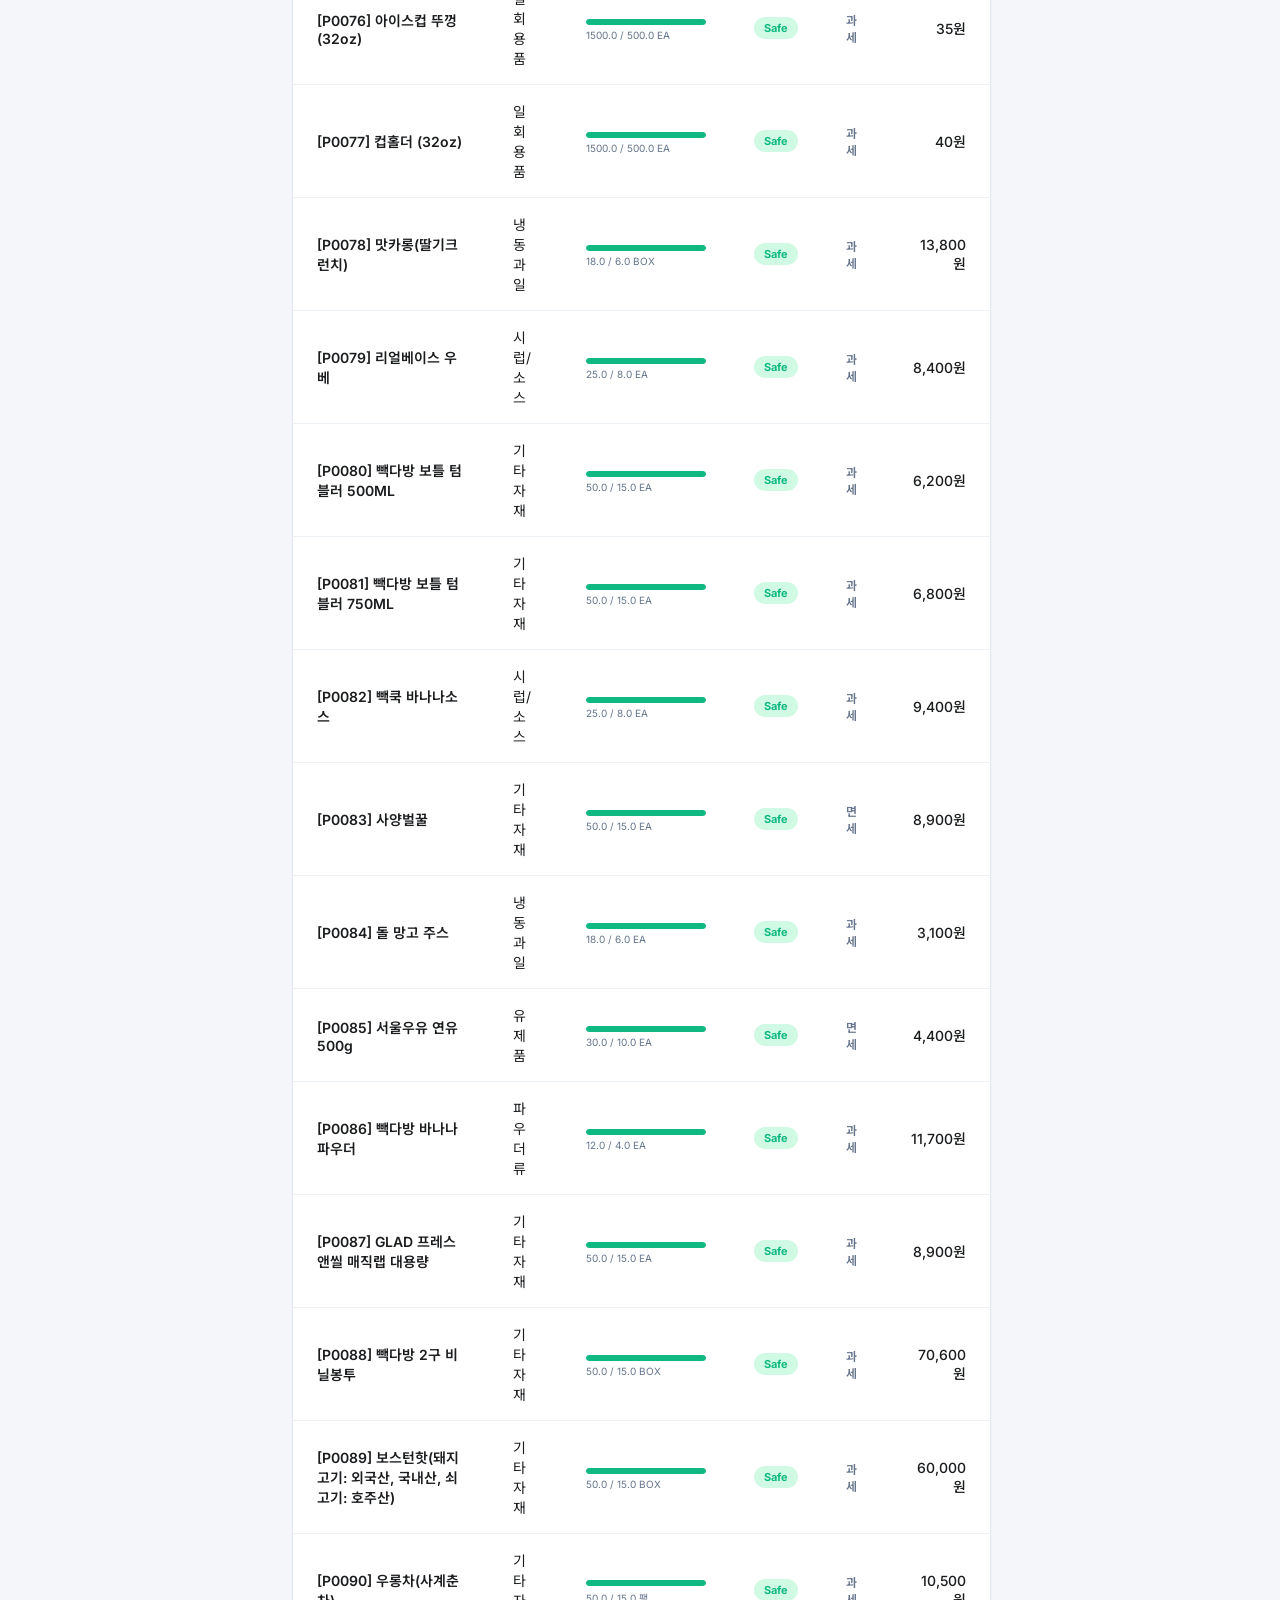
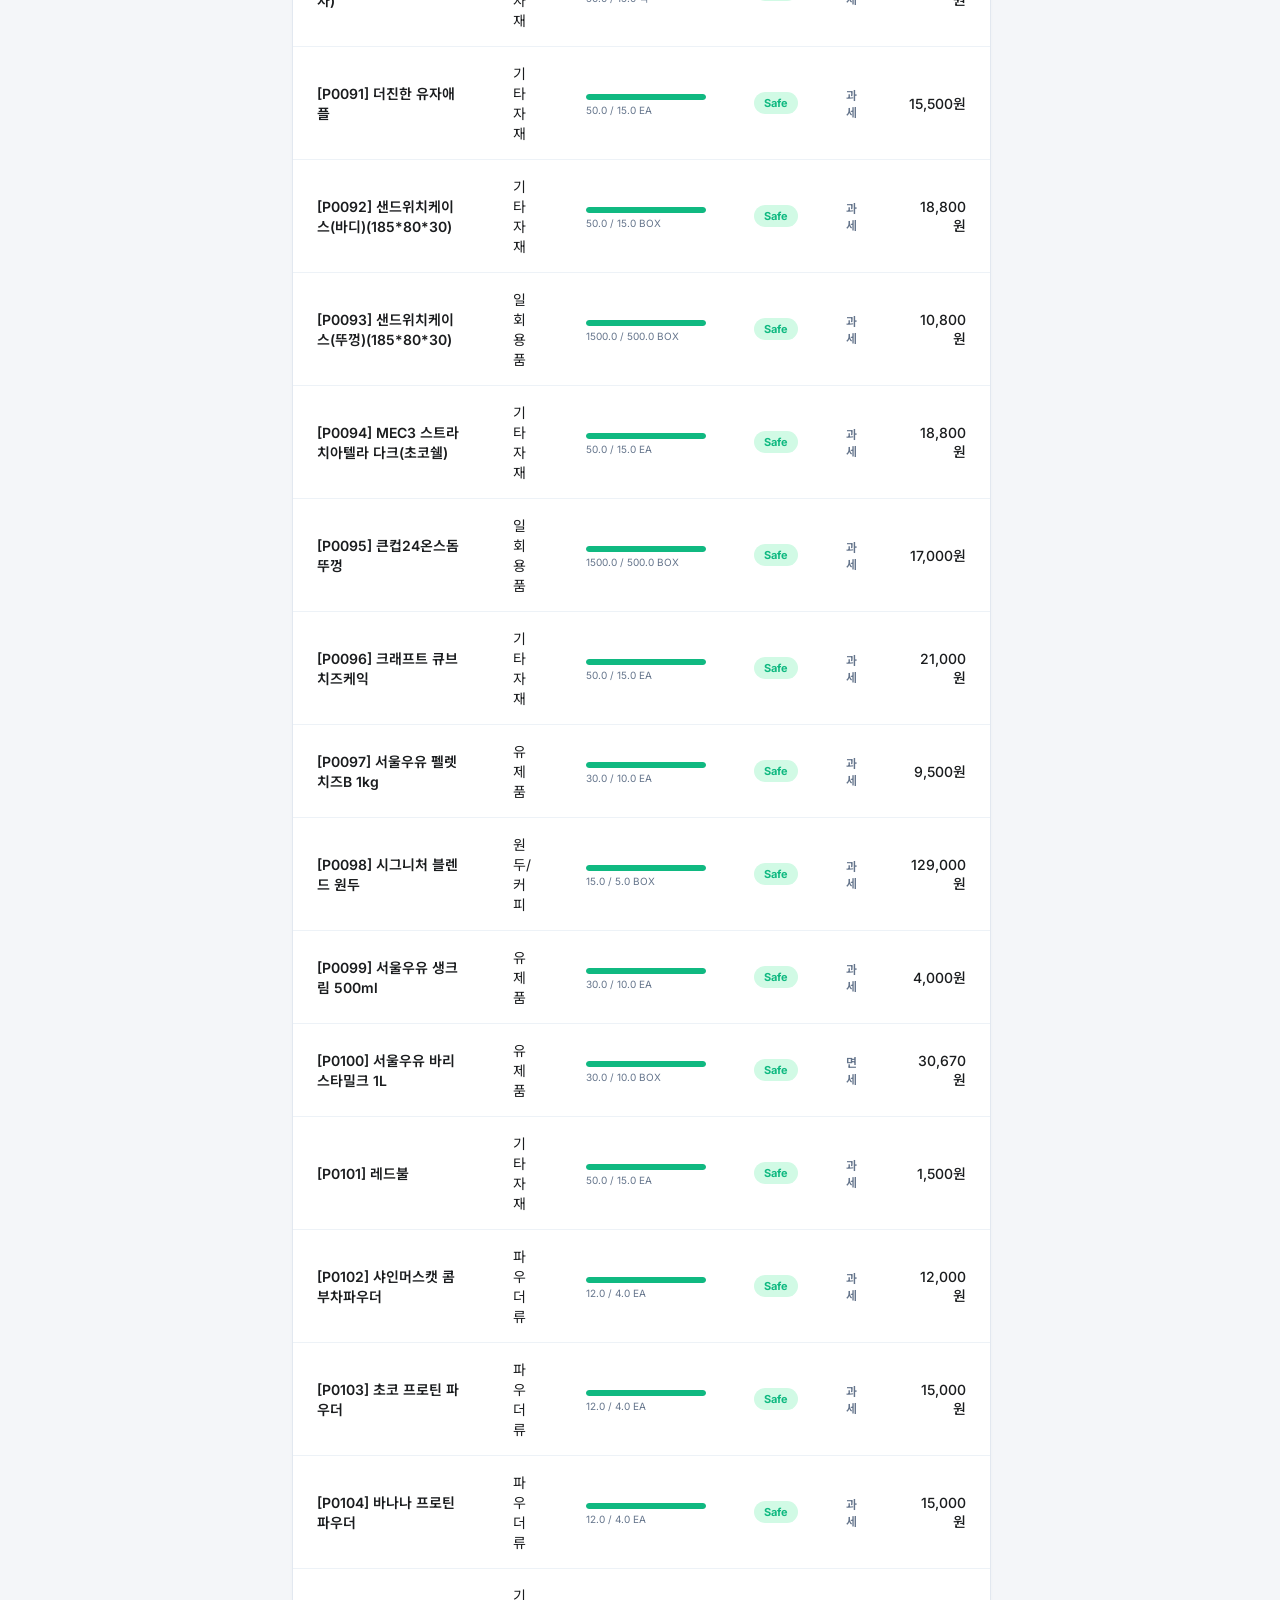
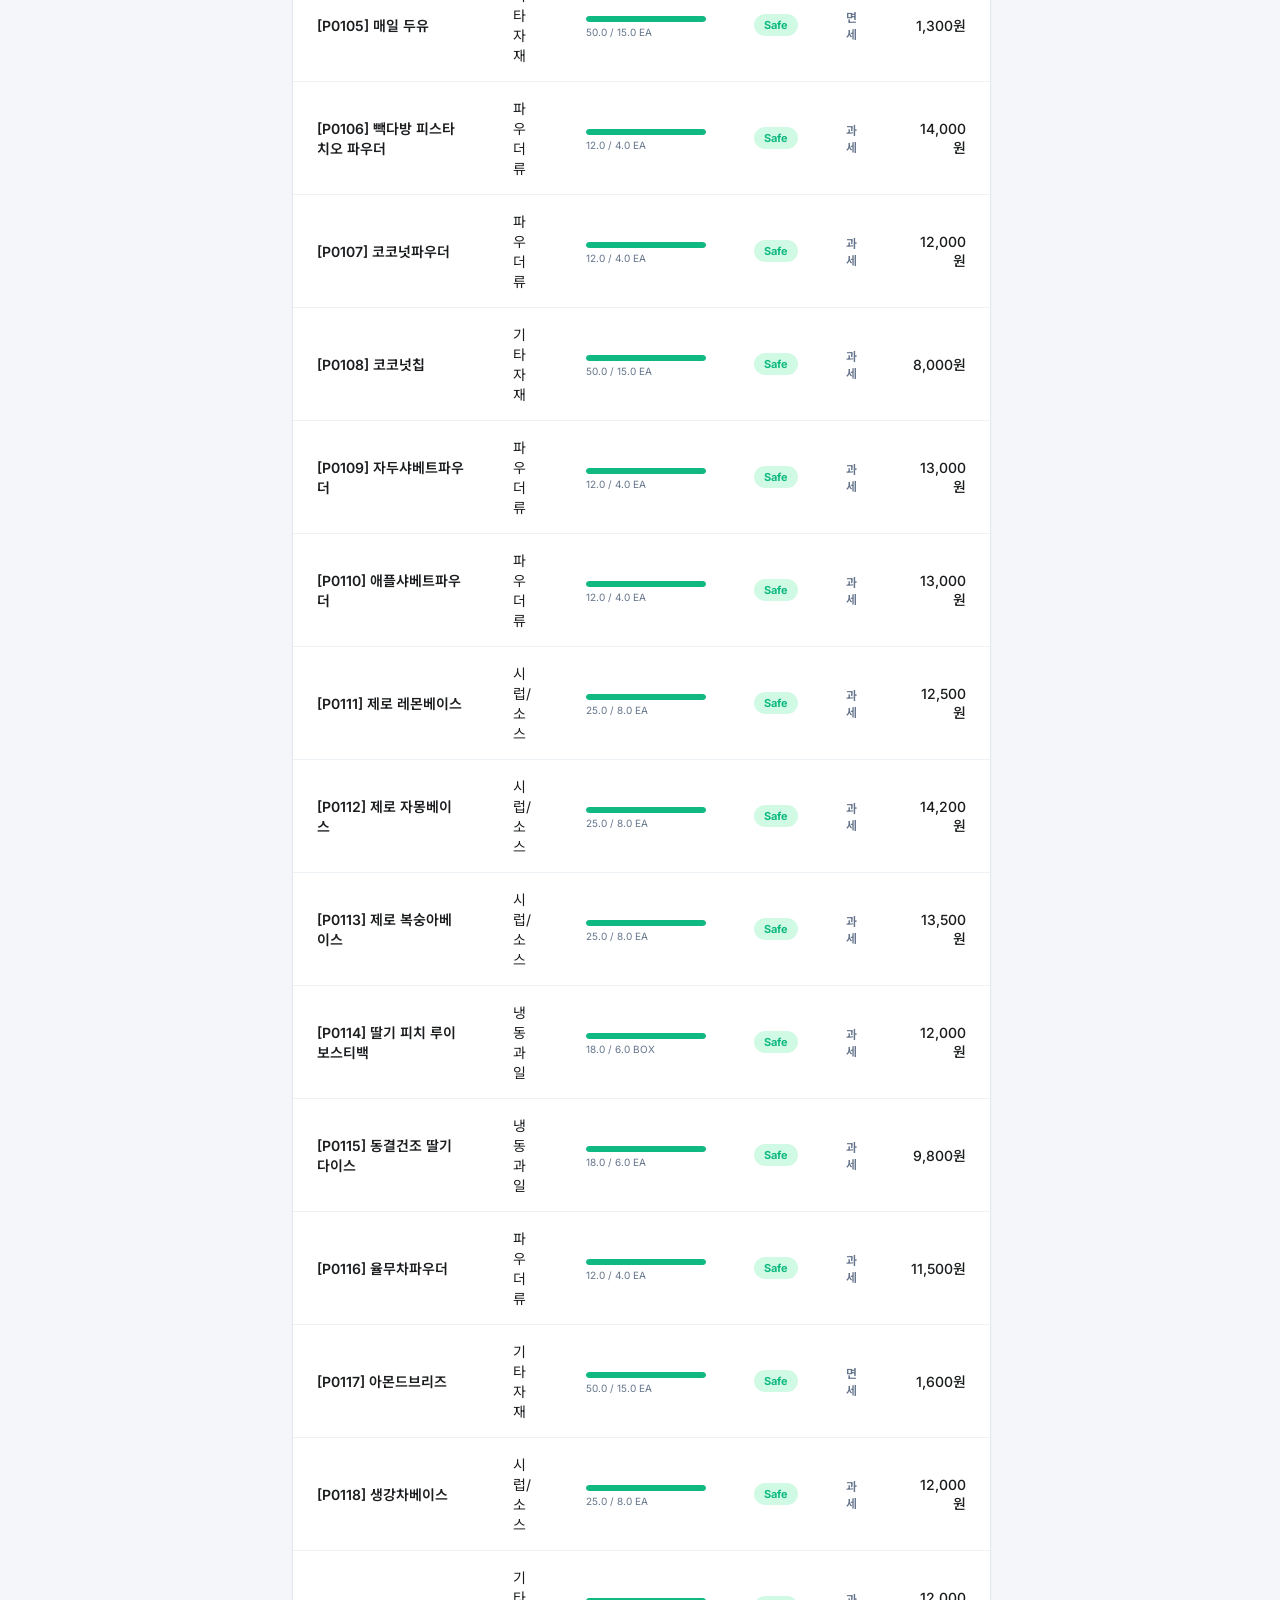
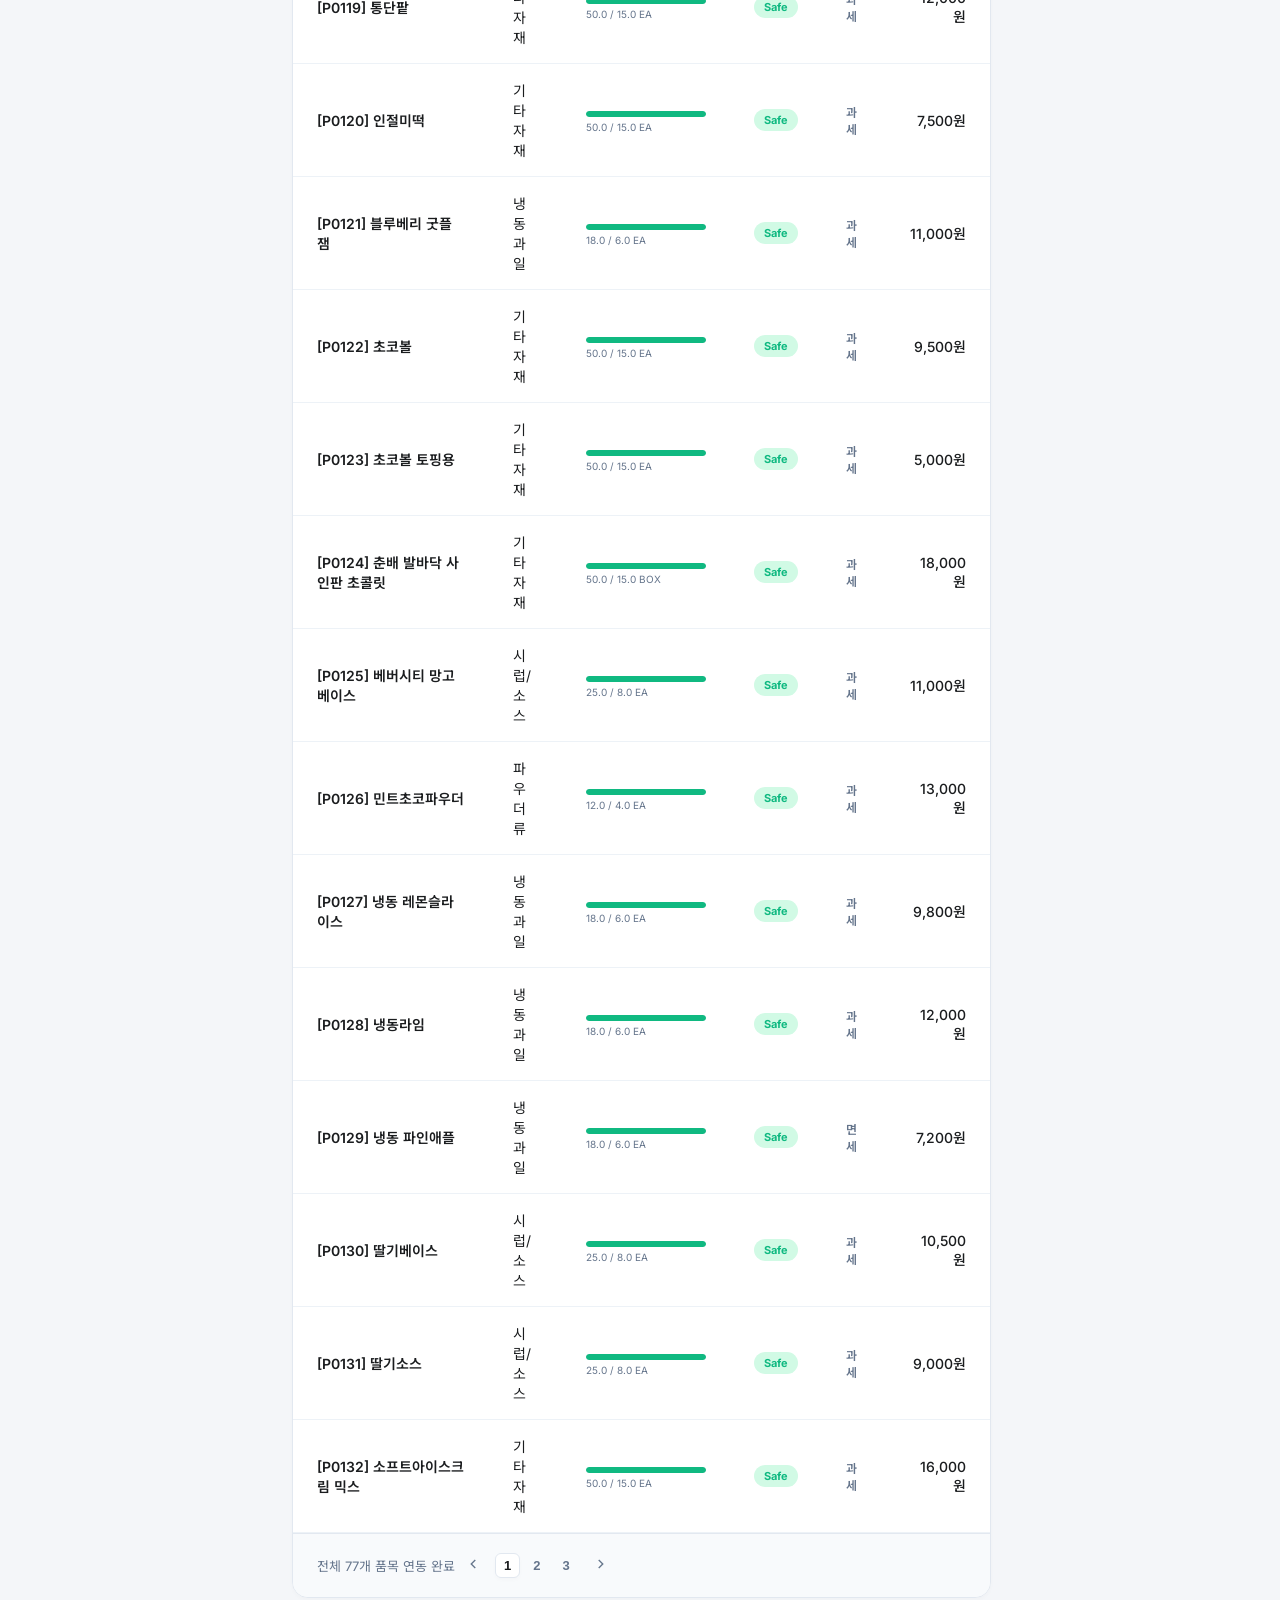
==== commit 6317f428: "Remove gangnam no.104 branch logo subtext and shift progress card" ====
--- a/index.html
+++ b/index.html
@@ -24,7 +24,7 @@
         <div class="logo-container" style="display: flex; justify-content: space-between; align-items: center; width: 100%;">
             <div>
                 <h1 class="logo-title">광희's <span class="highlight">빽다방</span></h1>
-                <p class="logo-sub">GANGNAM NO. 104</p>
+
             </div>
             <!-- Close Button (only visible on mobile) -->
             <button class="btn-icon close-sidebar-btn" id="close-sidebar-btn">
@@ -399,22 +399,7 @@
                         </div>
                     </div>
 
-                    <!-- Shift Progress -->
-                    <div class="bento-card">
-                        <h4 style="font-size: 11px; color: var(--text-muted); text-transform: uppercase; letter-spacing: 1px; margin-bottom: 12px;">현재 근무 시프트</h4>
-                        <div style="display:flex; align-items:center; gap:16px; margin-bottom:12px;">
-                            <div class="animate-spin-slow" style="width:36px; height:36px; border-radius:50%; border:3px solid var(--secondary); border-top-color:transparent; display:flex; align-items:center; justify-content:center;">
-                                <span class="material-symbols-outlined" style="font-size:16px; color:var(--secondary);">timer</span>
-                            </div>
-                            <div>
-                                <p style="font-size:16px; font-weight:800; font-family:'Montserrat', sans-serif;">06:42:15</p>
-                                <p style="font-size:11px; color:var(--success); font-weight:700;">시프트 판매 목표 65% 달성</p>
-                            </div>
-                        </div>
-                        <div style="width:100%; height:6px; background-color:var(--border-color); border-radius:999px; overflow:hidden;">
-                            <div style="height:100%; width:65%; background-color:var(--secondary); border-radius:999px;"></div>
-                        </div>
-                    </div>
+
 
                 </div>
 
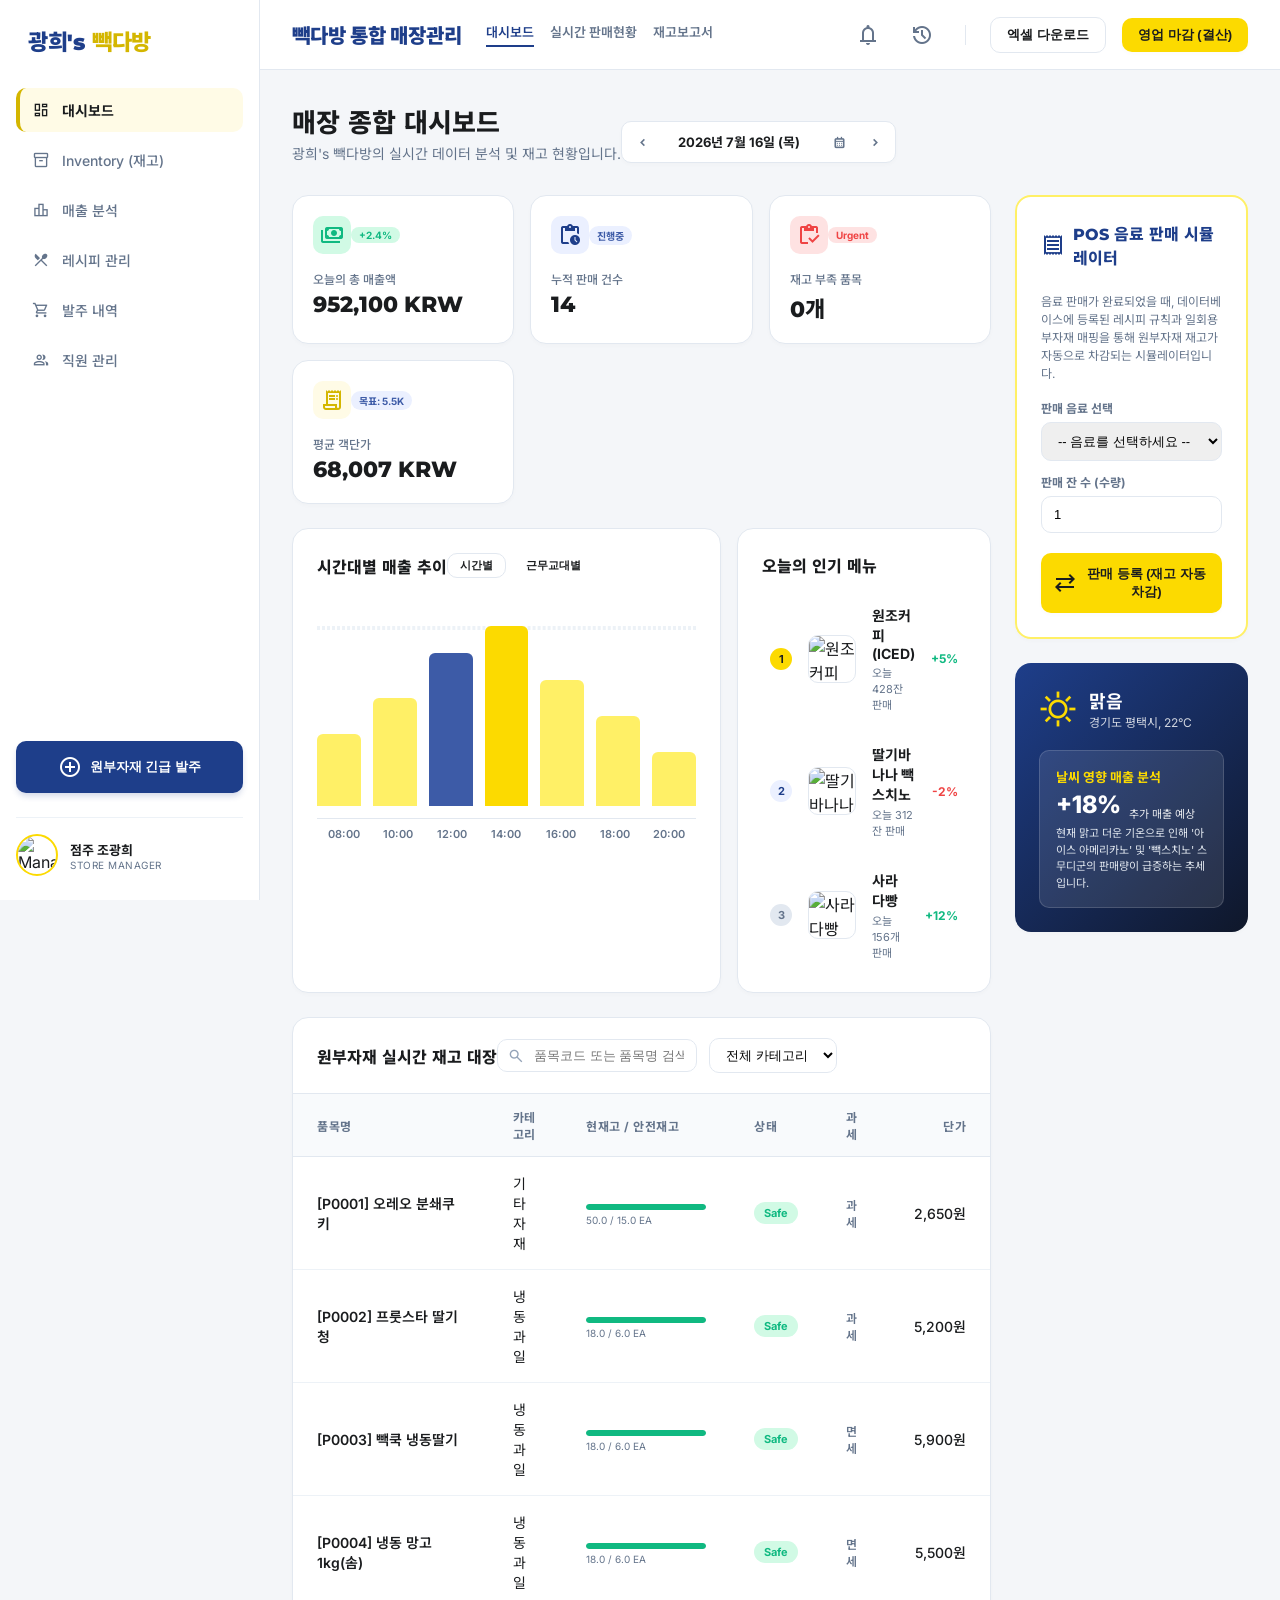
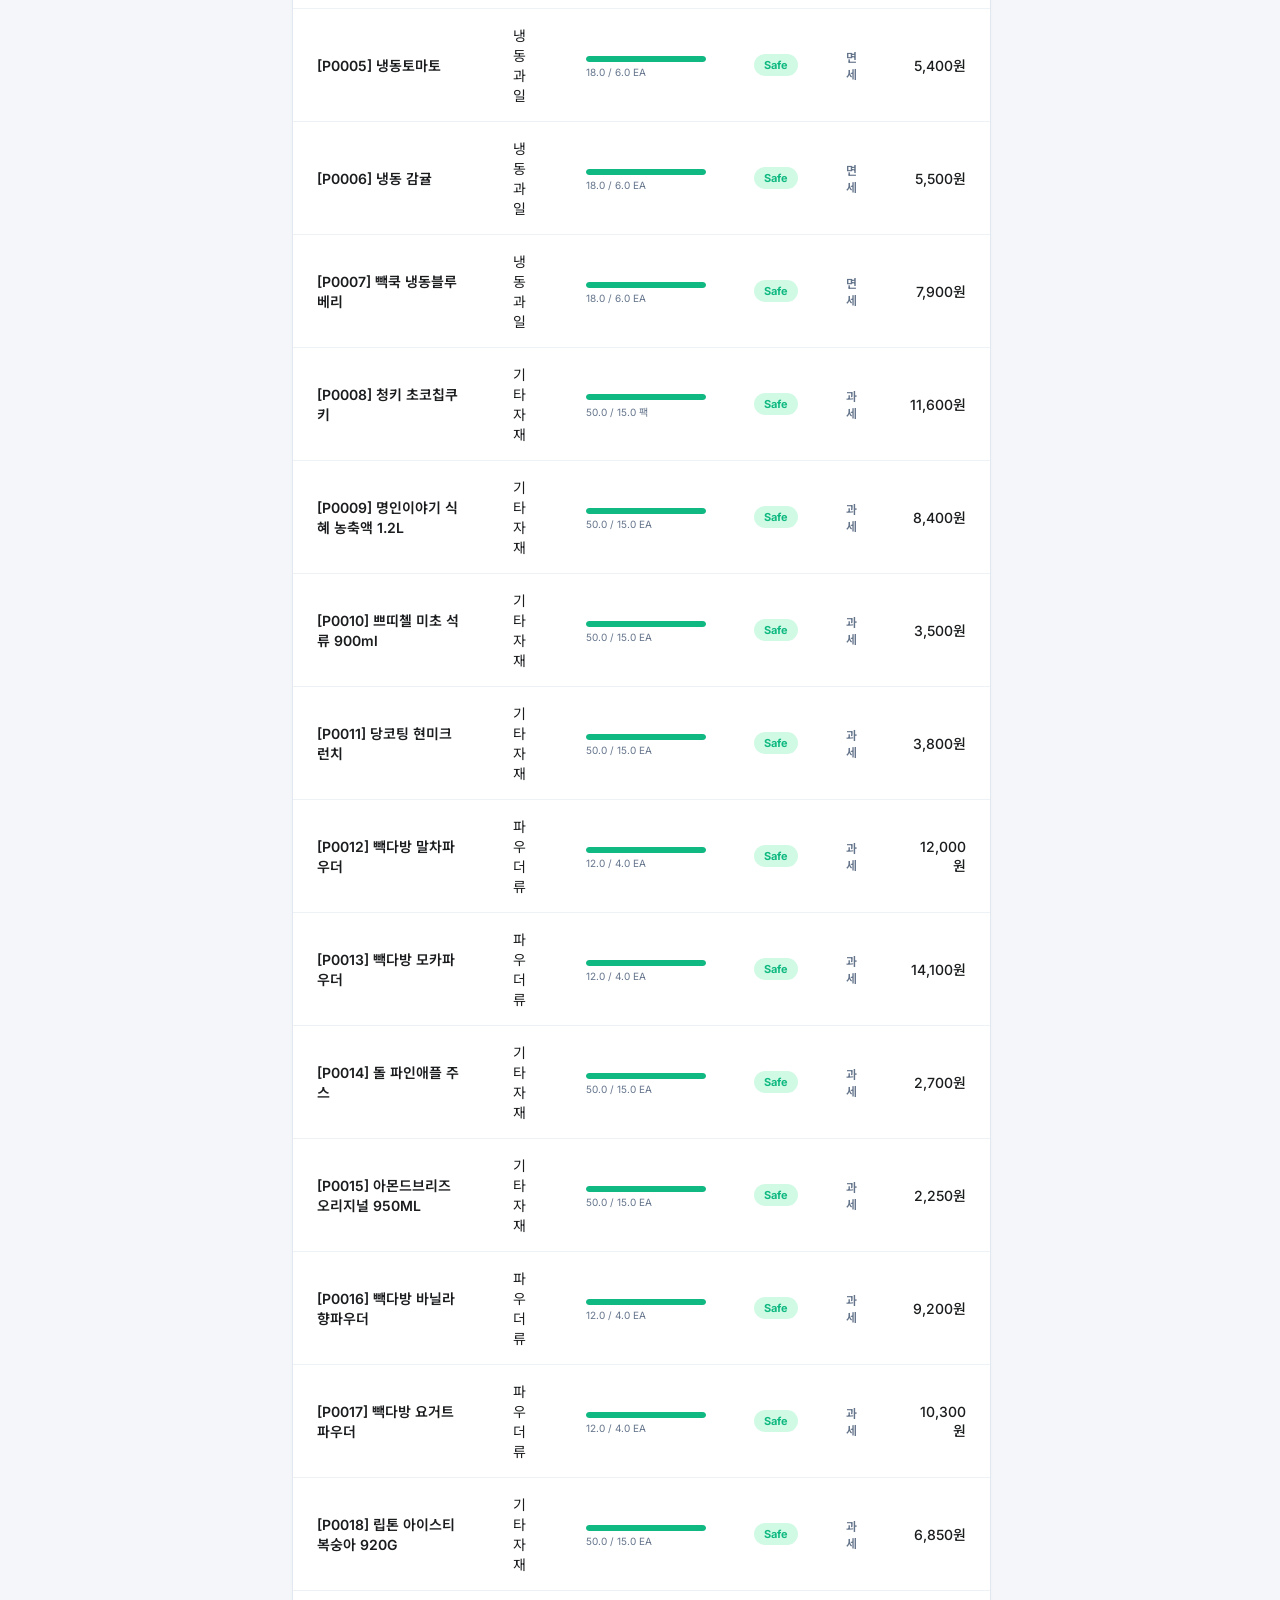
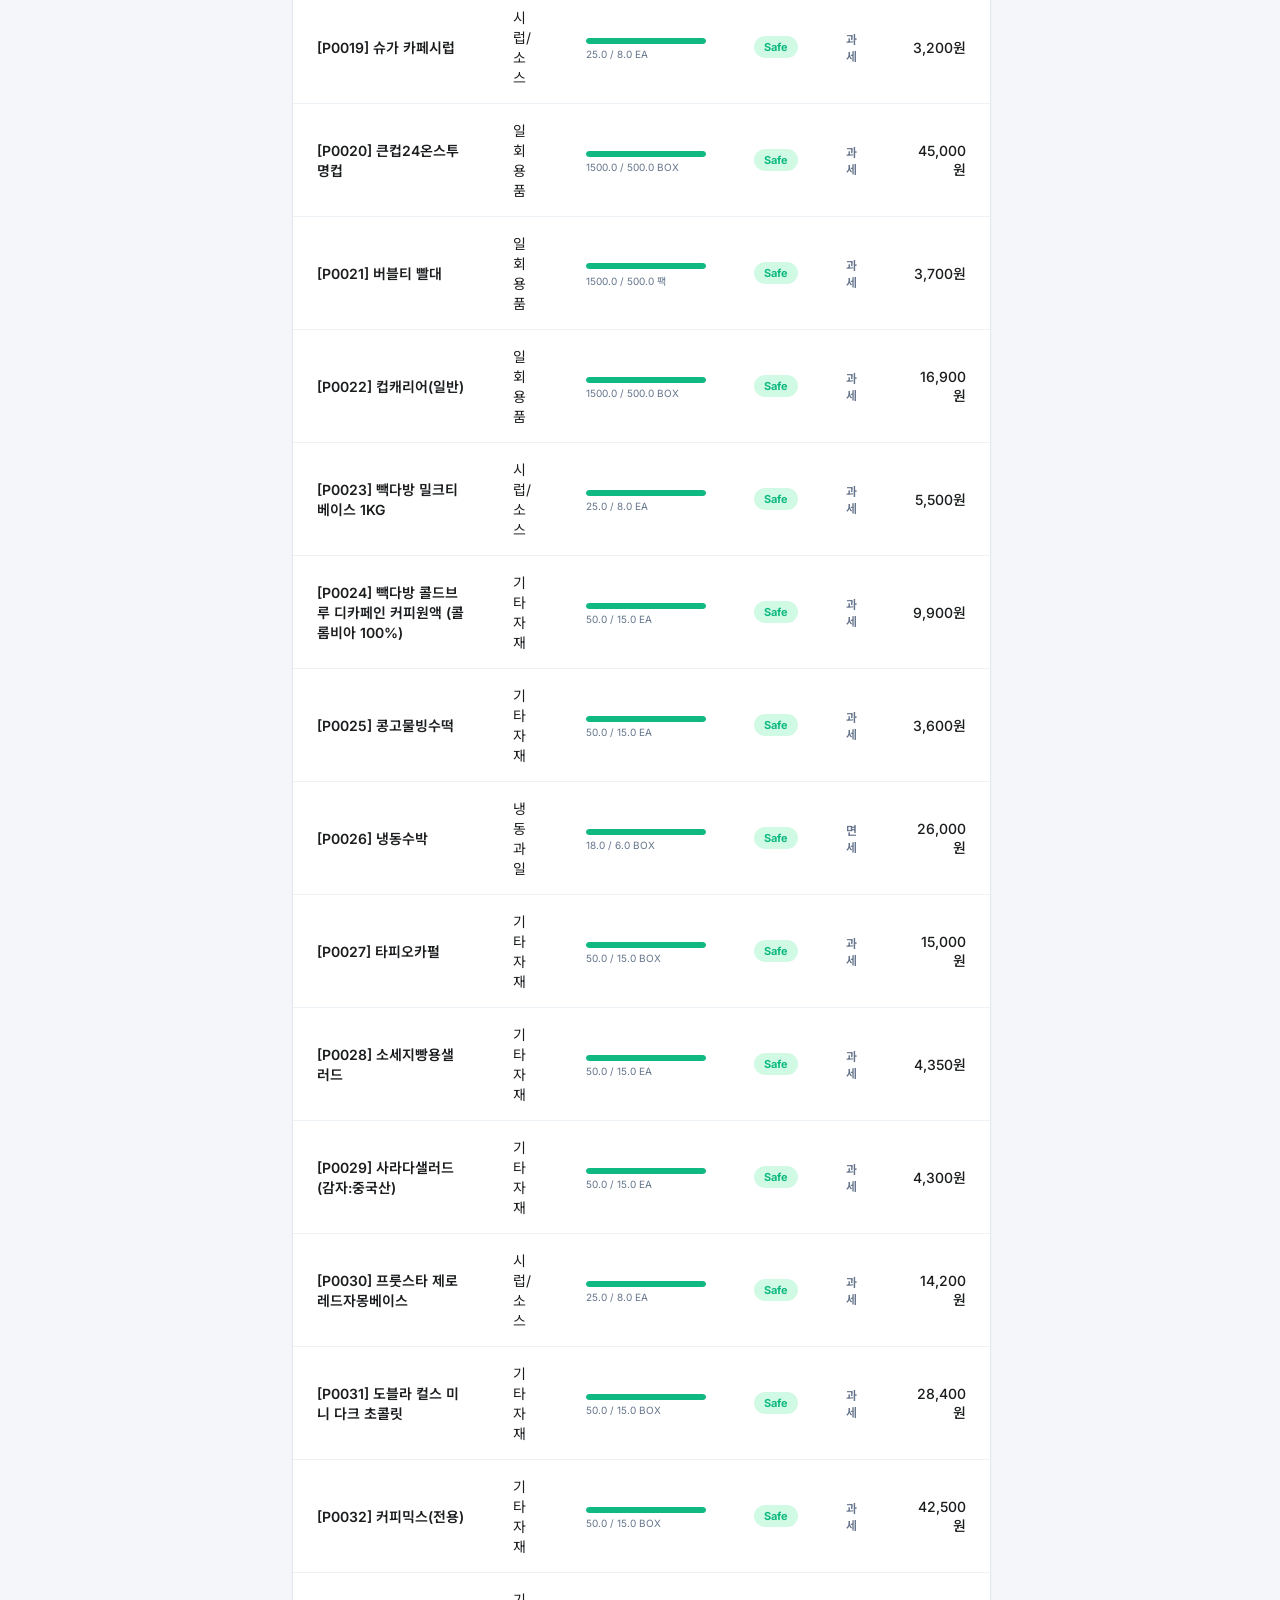
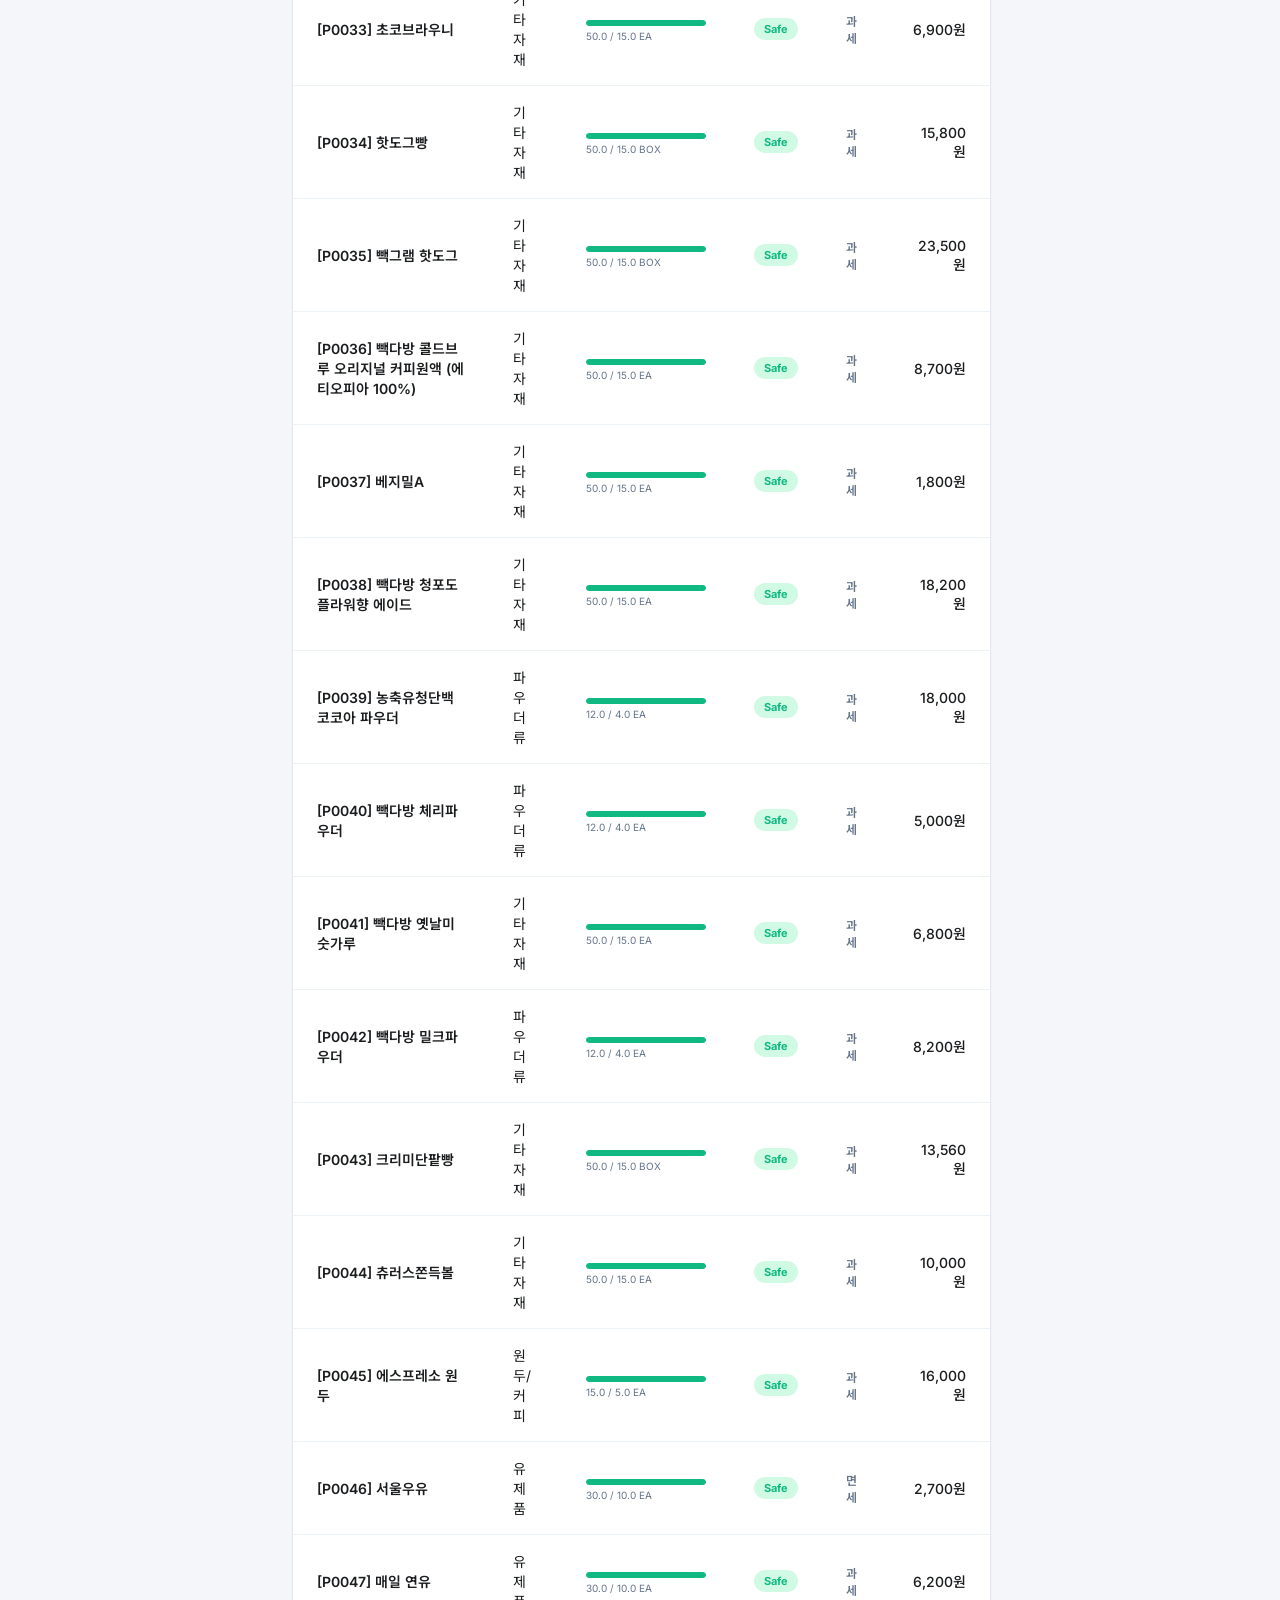
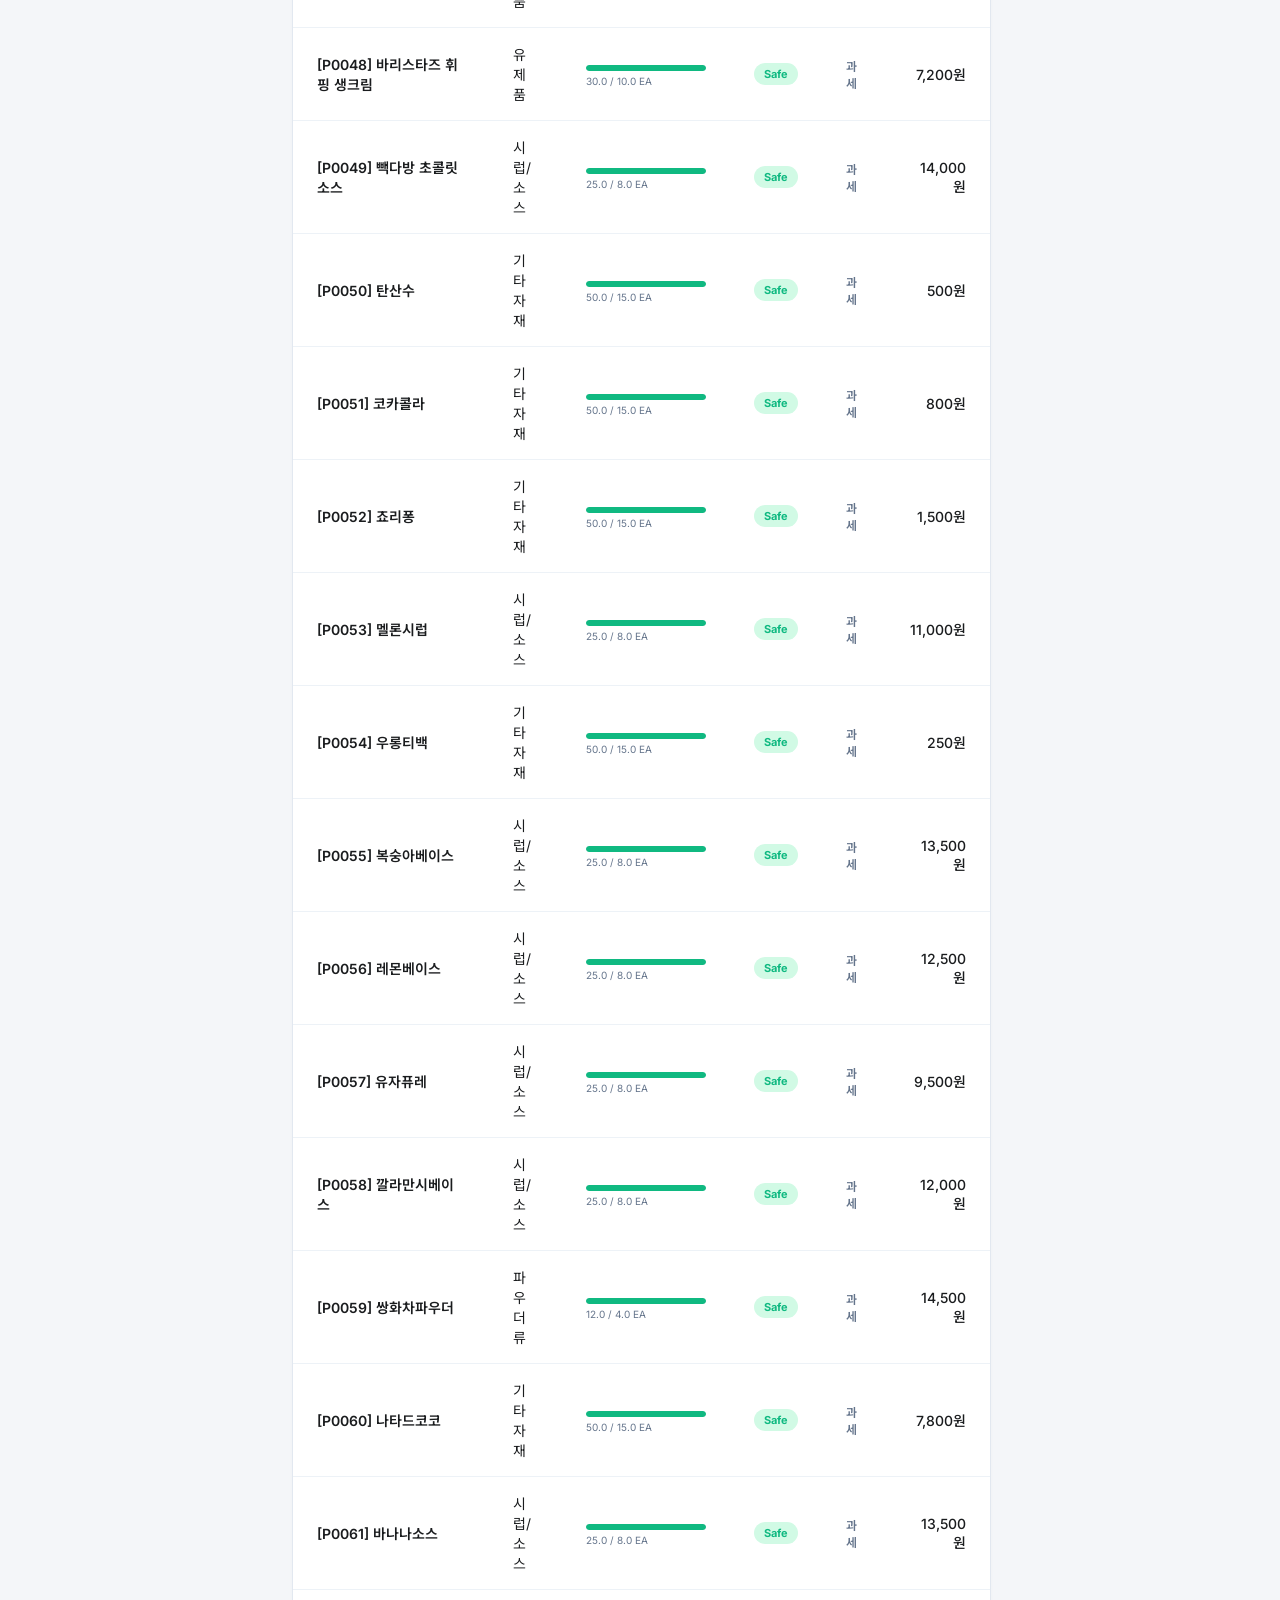
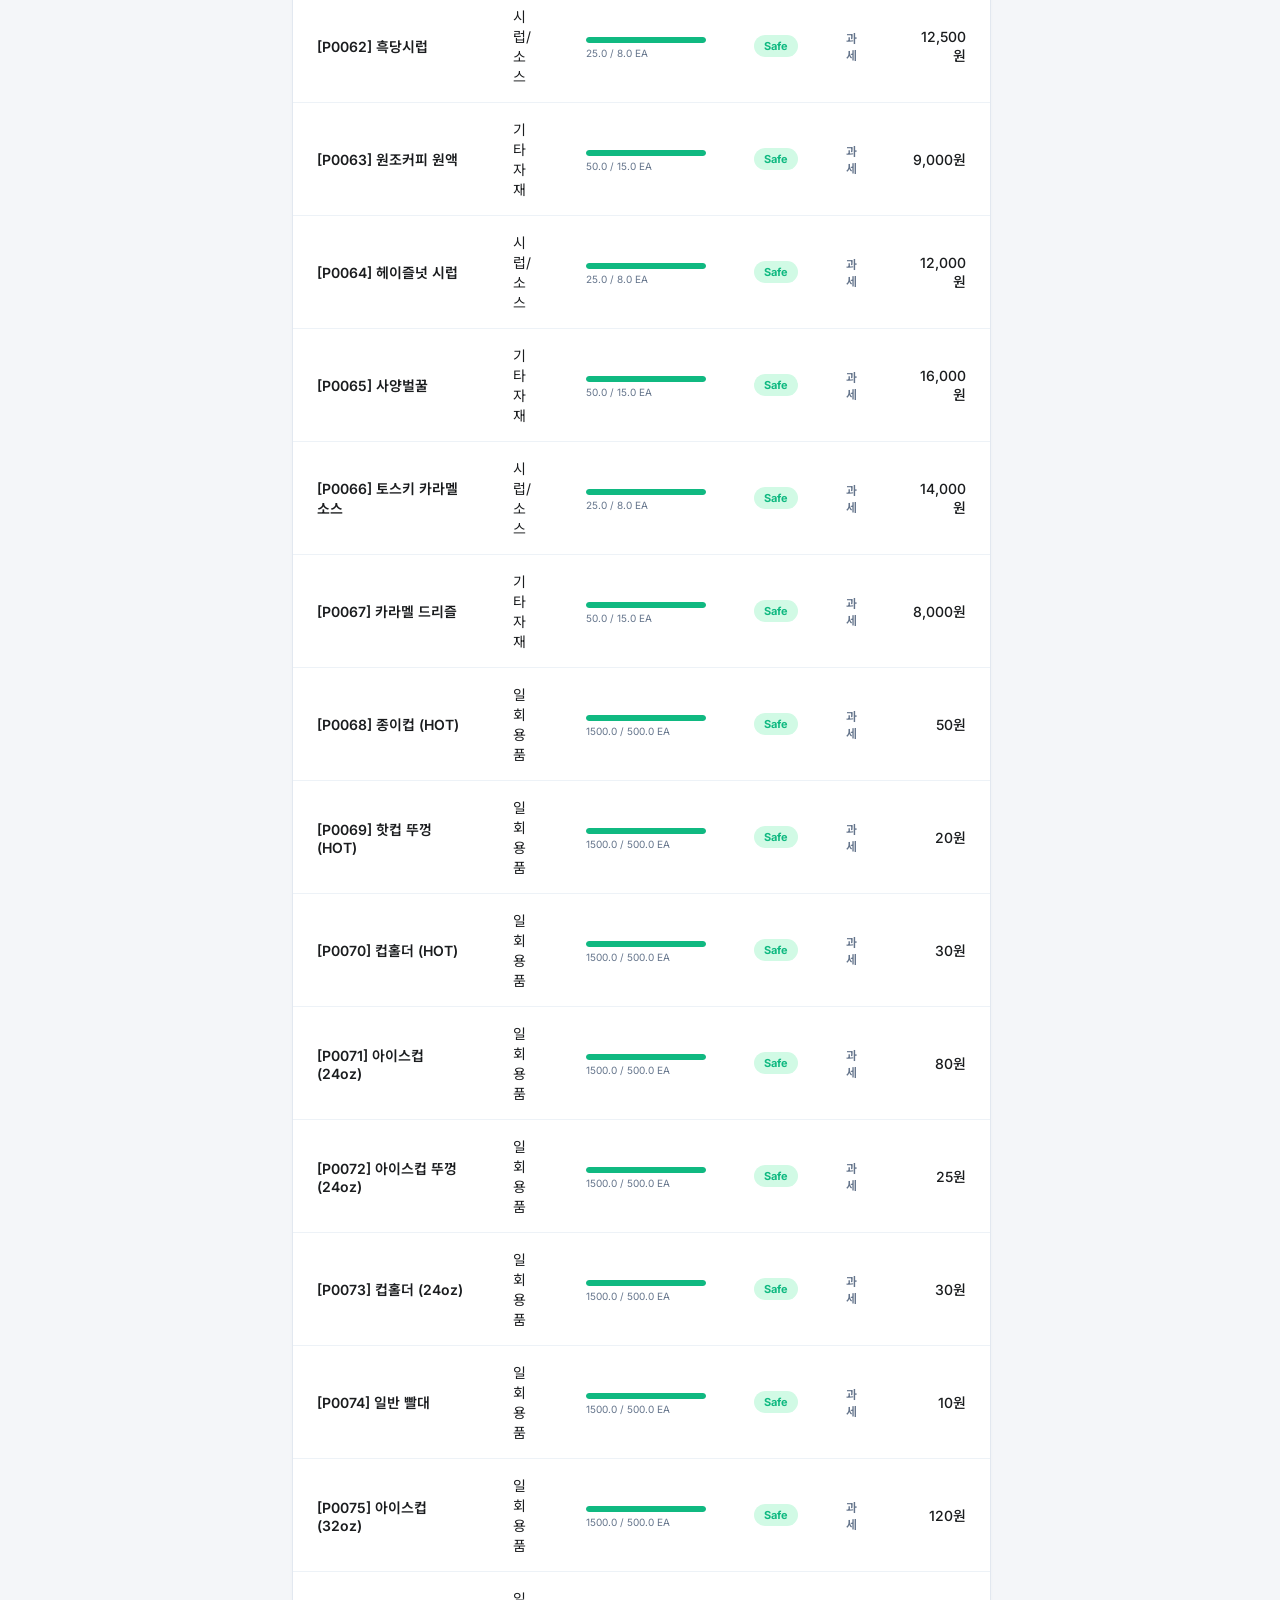
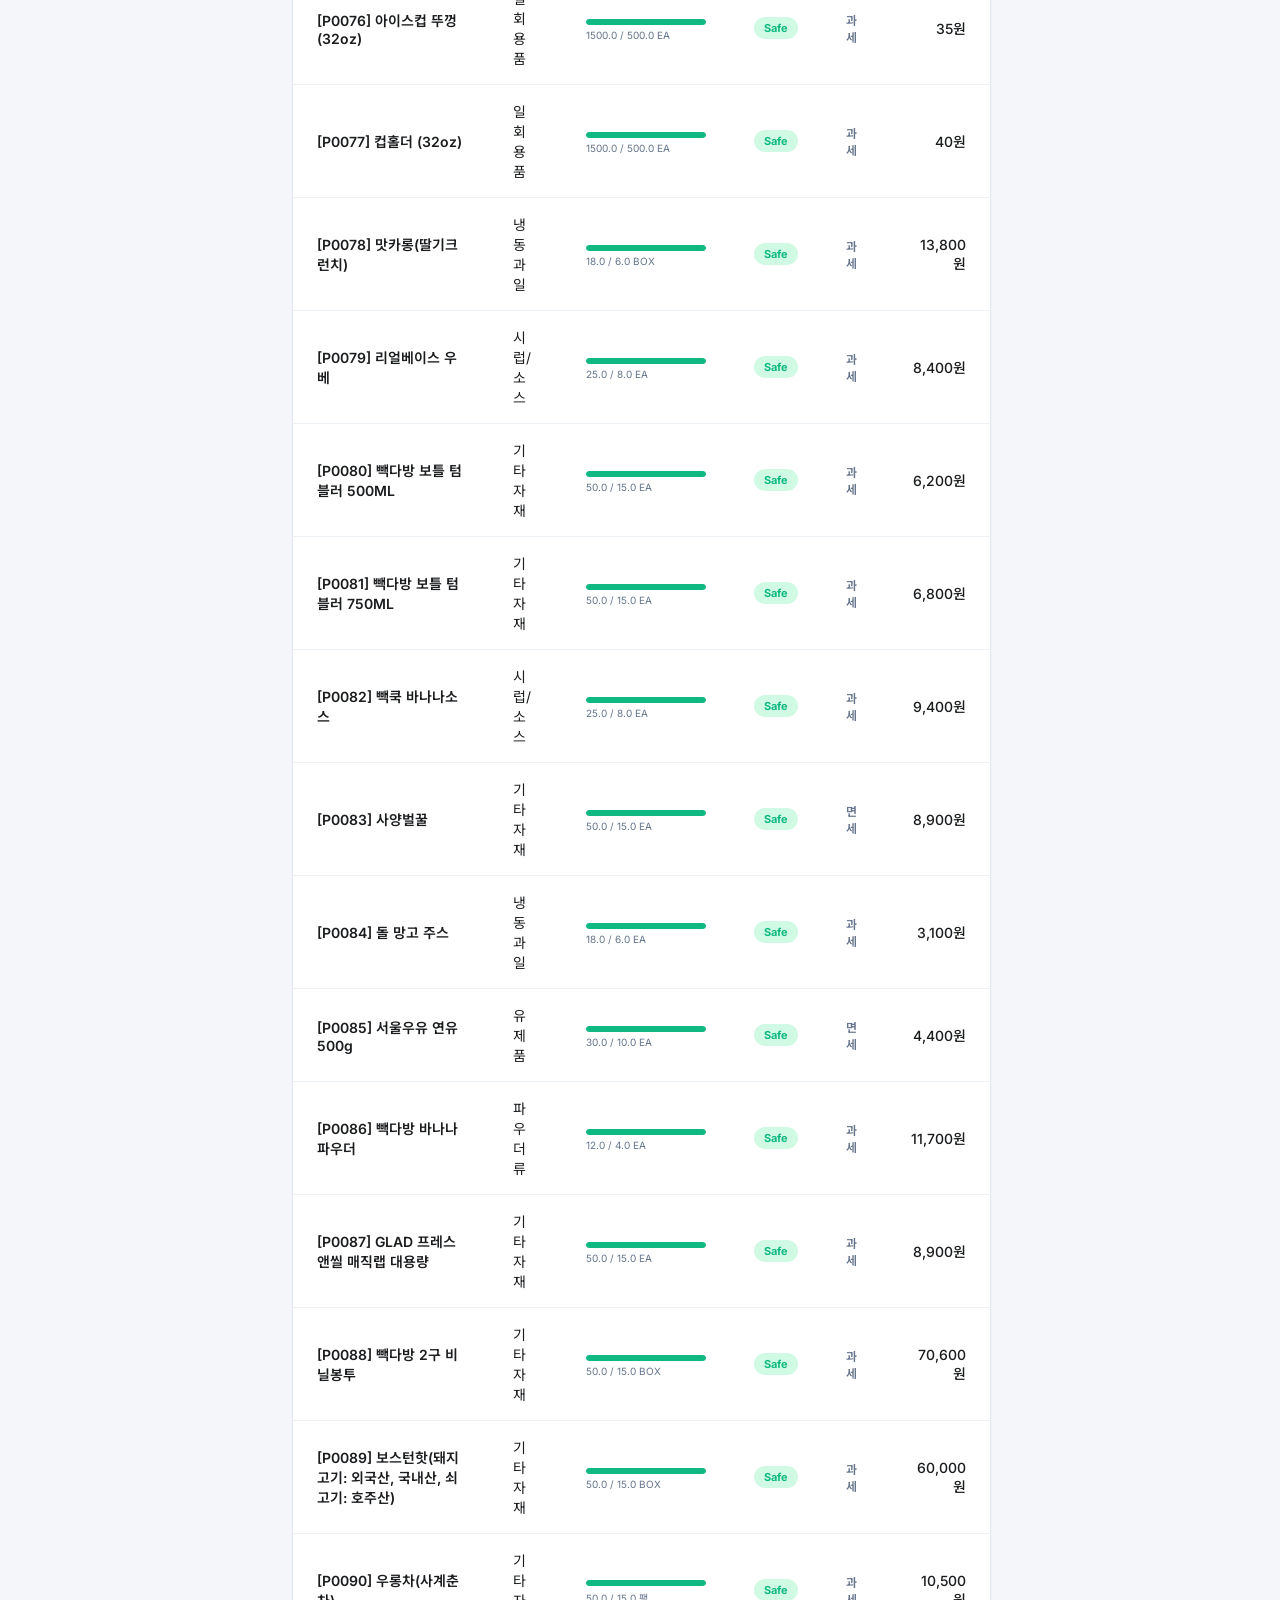
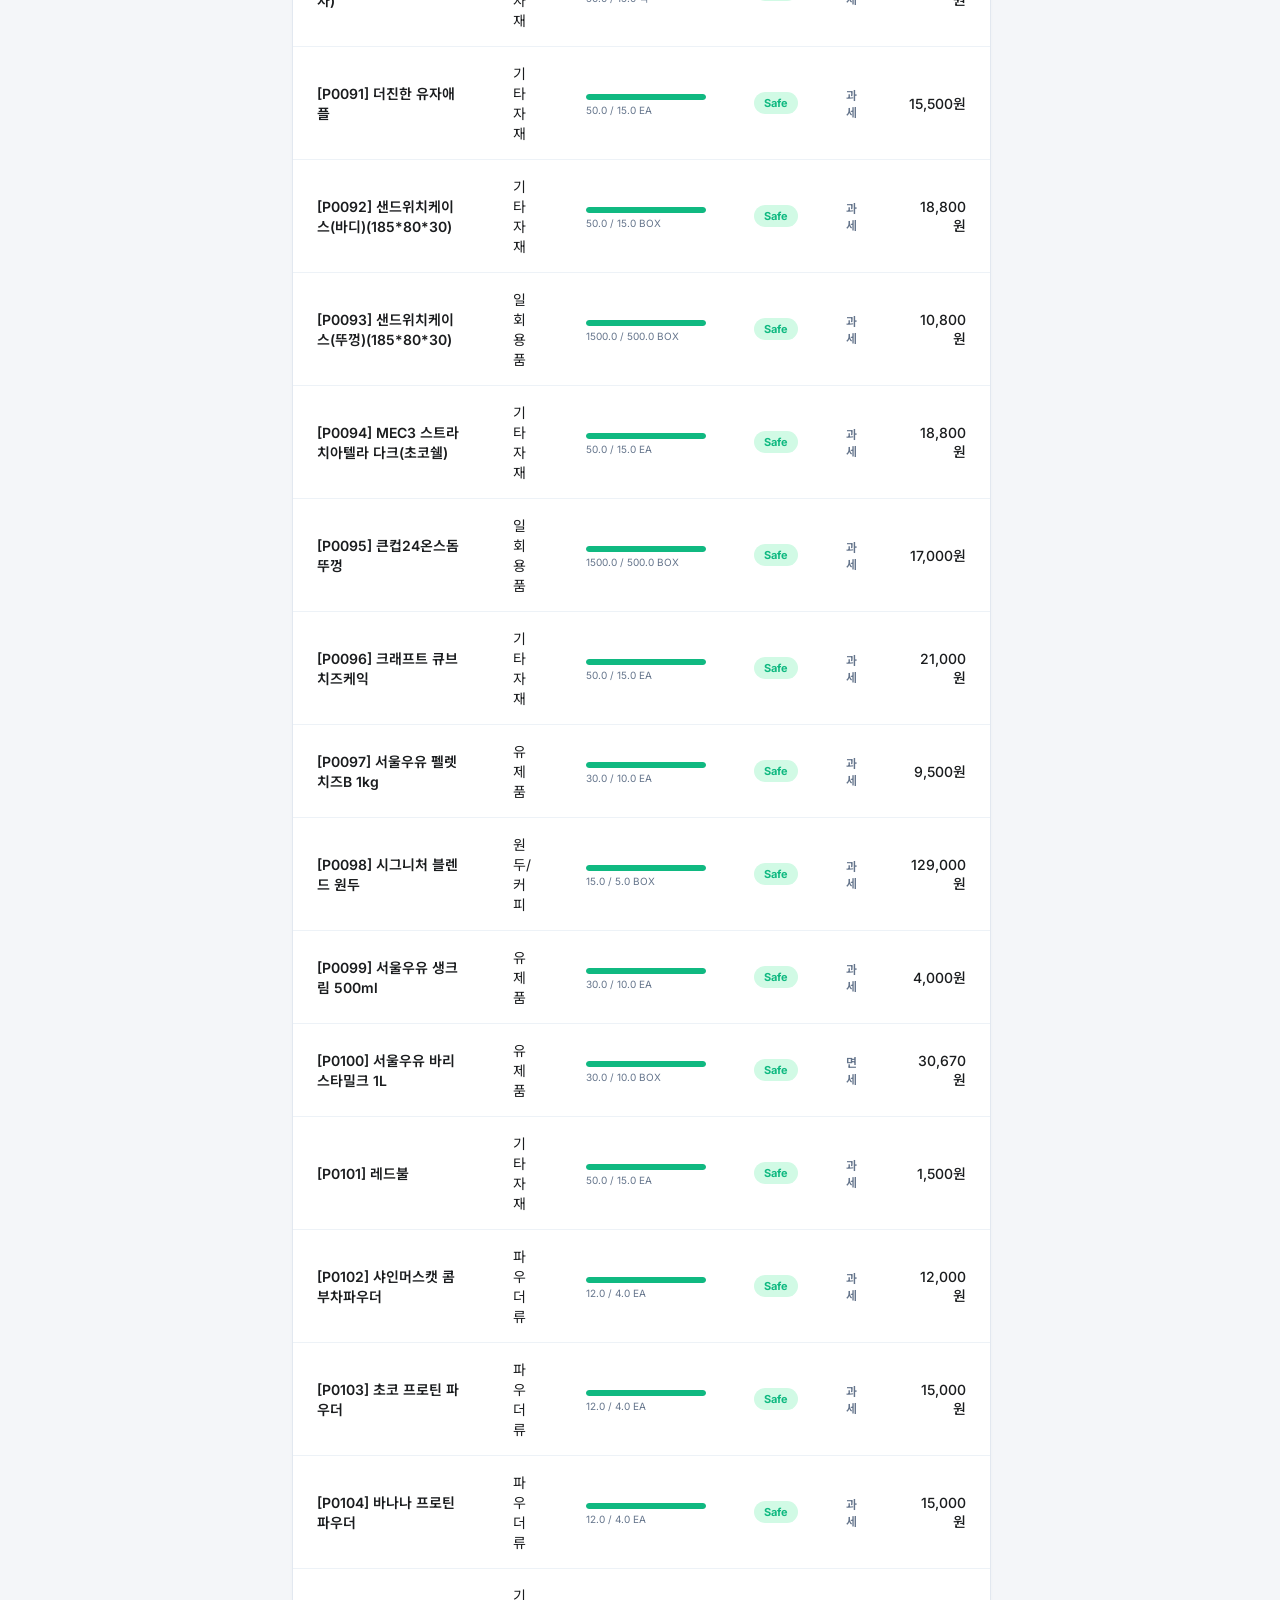
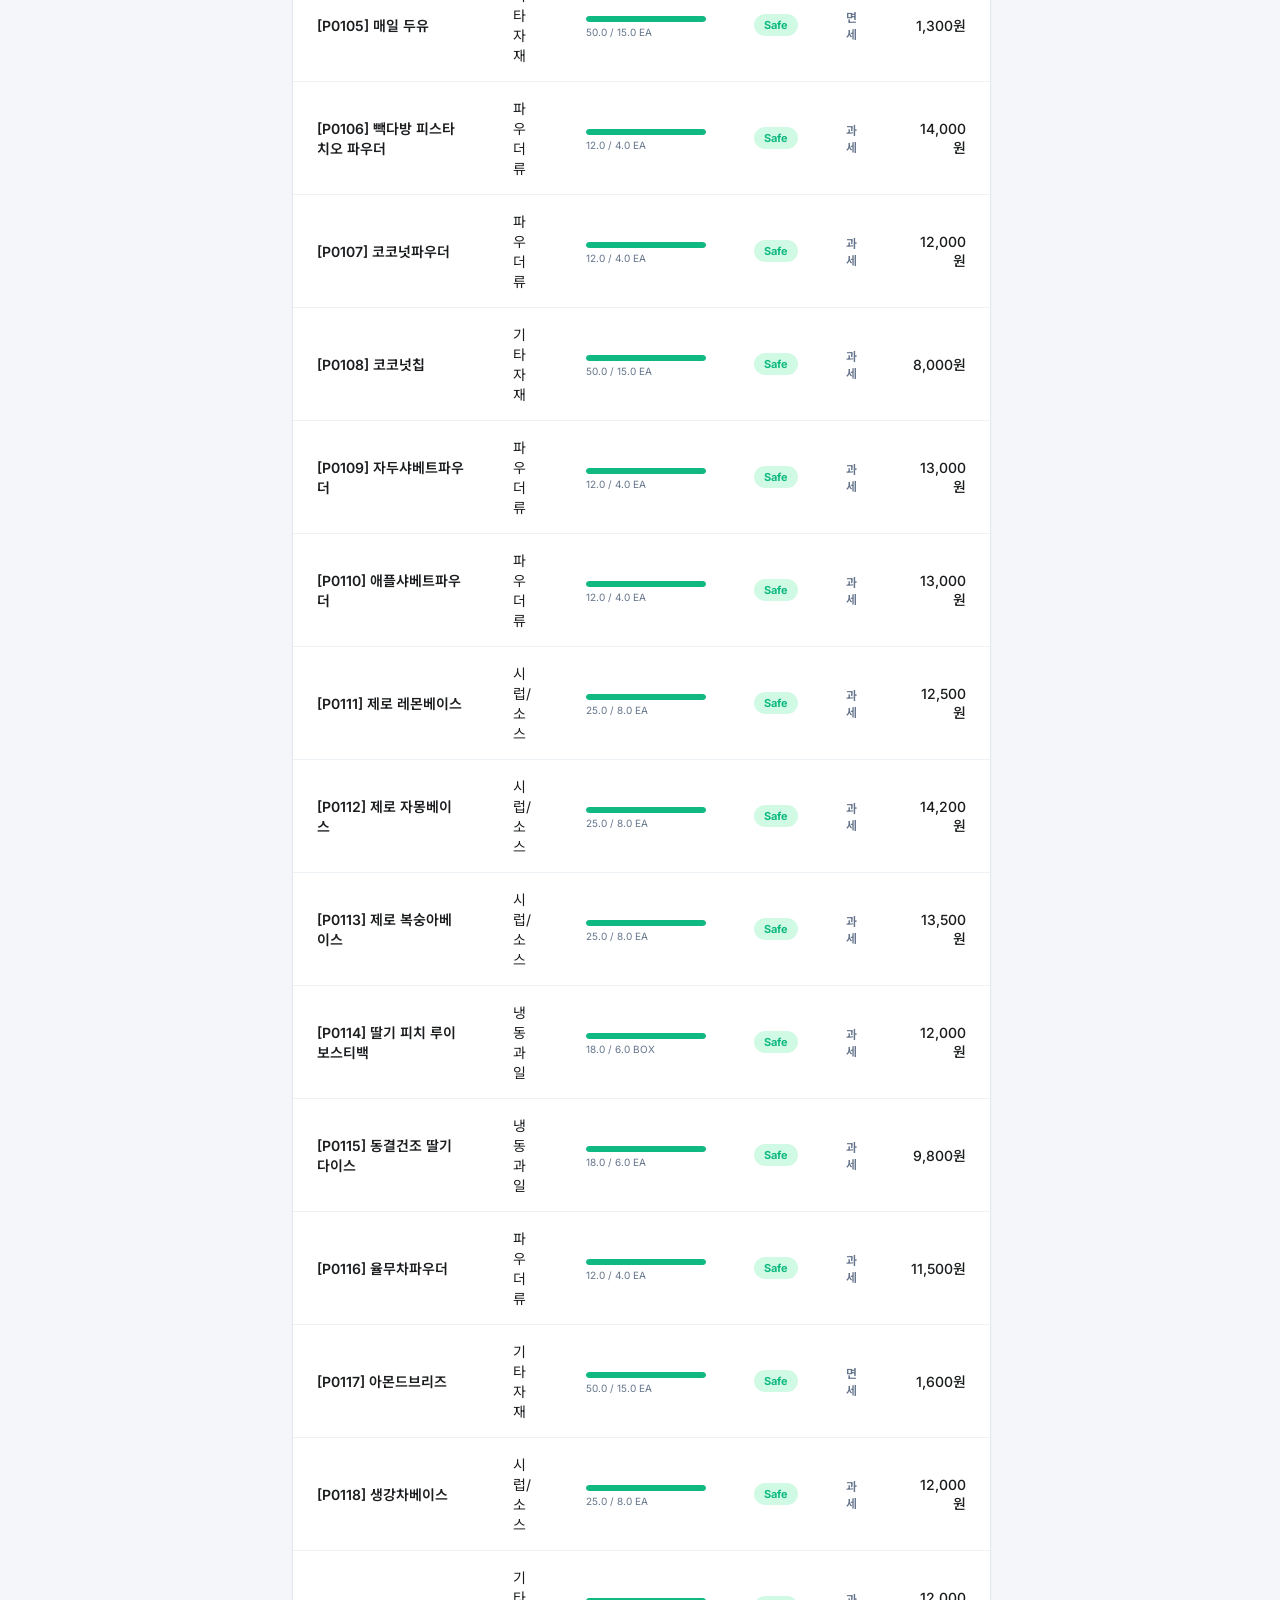
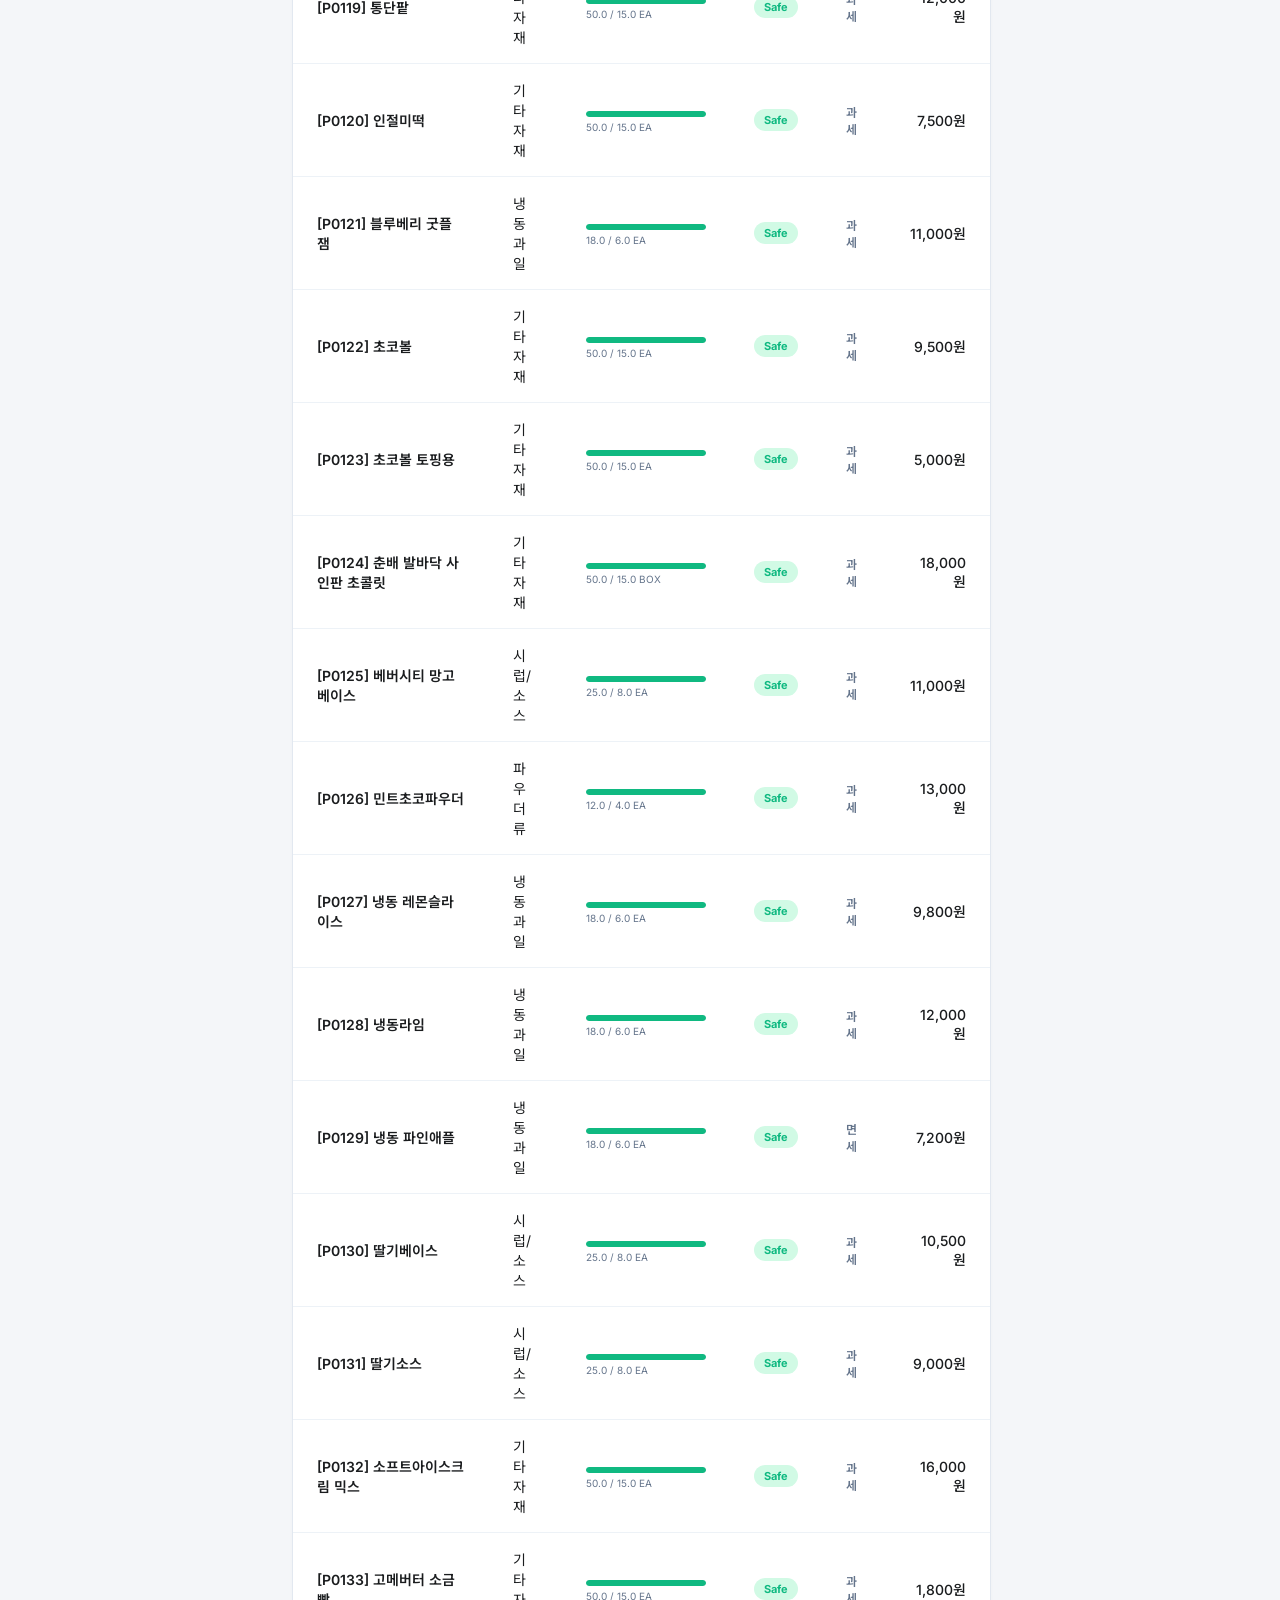
==== commit c1358499: "Optimize sales-month-filter to default to the current month dynamically and remove ALL option" ====
--- a/index.html
+++ b/index.html
@@ -533,10 +533,9 @@
                         <h4 class="table-header-title">일별 매출 거래 대장</h4>
                         <div class="table-actions">
                             <select class="table-select" id="sales-month-filter">
-                                <option value="ALL">전체 기간</option>
+                                <option value="2026-07">2026년 7월</option>
+                                <option value="2026-06">2026년 6월</option>
                                 <option value="2026-05">2026년 5월</option>
-                                <option value="2026-06">2026년 6월</option>
-                                <option value="2026-07">2026년 7월</option>
                             </select>
                         </div>
                     </div>
@@ -559,6 +558,43 @@
                             </tbody>
                         </table>
                     </div>
+                <!-- Monthly Product Sales Ranking Card -->
+                <div class="table-card" style="margin-top: 24px;">
+                    <div class="table-header">
+                        <h4 class="table-header-title">월간 상품별 판매 랭킹 (7월 누적)</h4>
+                        <div class="table-actions">
+                            <select class="table-select" id="product-category-filter">
+                                <option value="ALL">전체 카테고리</option>
+                                <option value="커피">커피</option>
+                                <option value="음료">음료</option>
+                                <option value="주스 / 에이드">주스 / 에이드</option>
+                                <option value="스무디 / 쉐이크">스무디 / 쉐이크</option>
+                                <option value="차 / 흑당버블">차 / 흑당버블</option>
+                                <option value="디저트">디저트</option>
+                                <option value="기타">기타</option>
+                            </select>
+                        </div>
+                    </div>
+                    
+                    <div class="table-container" style="max-height: 480px; overflow-y: auto;">
+                        <table>
+                            <thead>
+                                <tr>
+                                    <th style="text-align: center; width: 60px;">순위</th>
+                                    <th>카테고리</th>
+                                    <th>상품명</th>
+                                    <th style="text-align: right; width: 100px;">판매 수량</th>
+                                    <th style="text-align: right; width: 130px;">매출 합계</th>
+                                    <th style="text-align: center; width: 100px;">내점</th>
+                                    <th style="text-align: center; width: 100px;">포장</th>
+                                    <th style="text-align: center; width: 100px;">배달</th>
+                                </tr>
+                            </thead>
+                            <tbody id="product-sales-table-body">
+                                <!-- Dynamic entries injected here -->
+                            </tbody>
+                        </table>
+                    </div>
                 </div>
             </div>
 
@@ -579,6 +615,7 @@
 <!-- Load scripts in order -->
 <script src="data.js"></script>
 <script src="income_data.js"></script>
+<script src="product_sales_data.js"></script>
 <script src="app.js"></script>
 
 </body>
